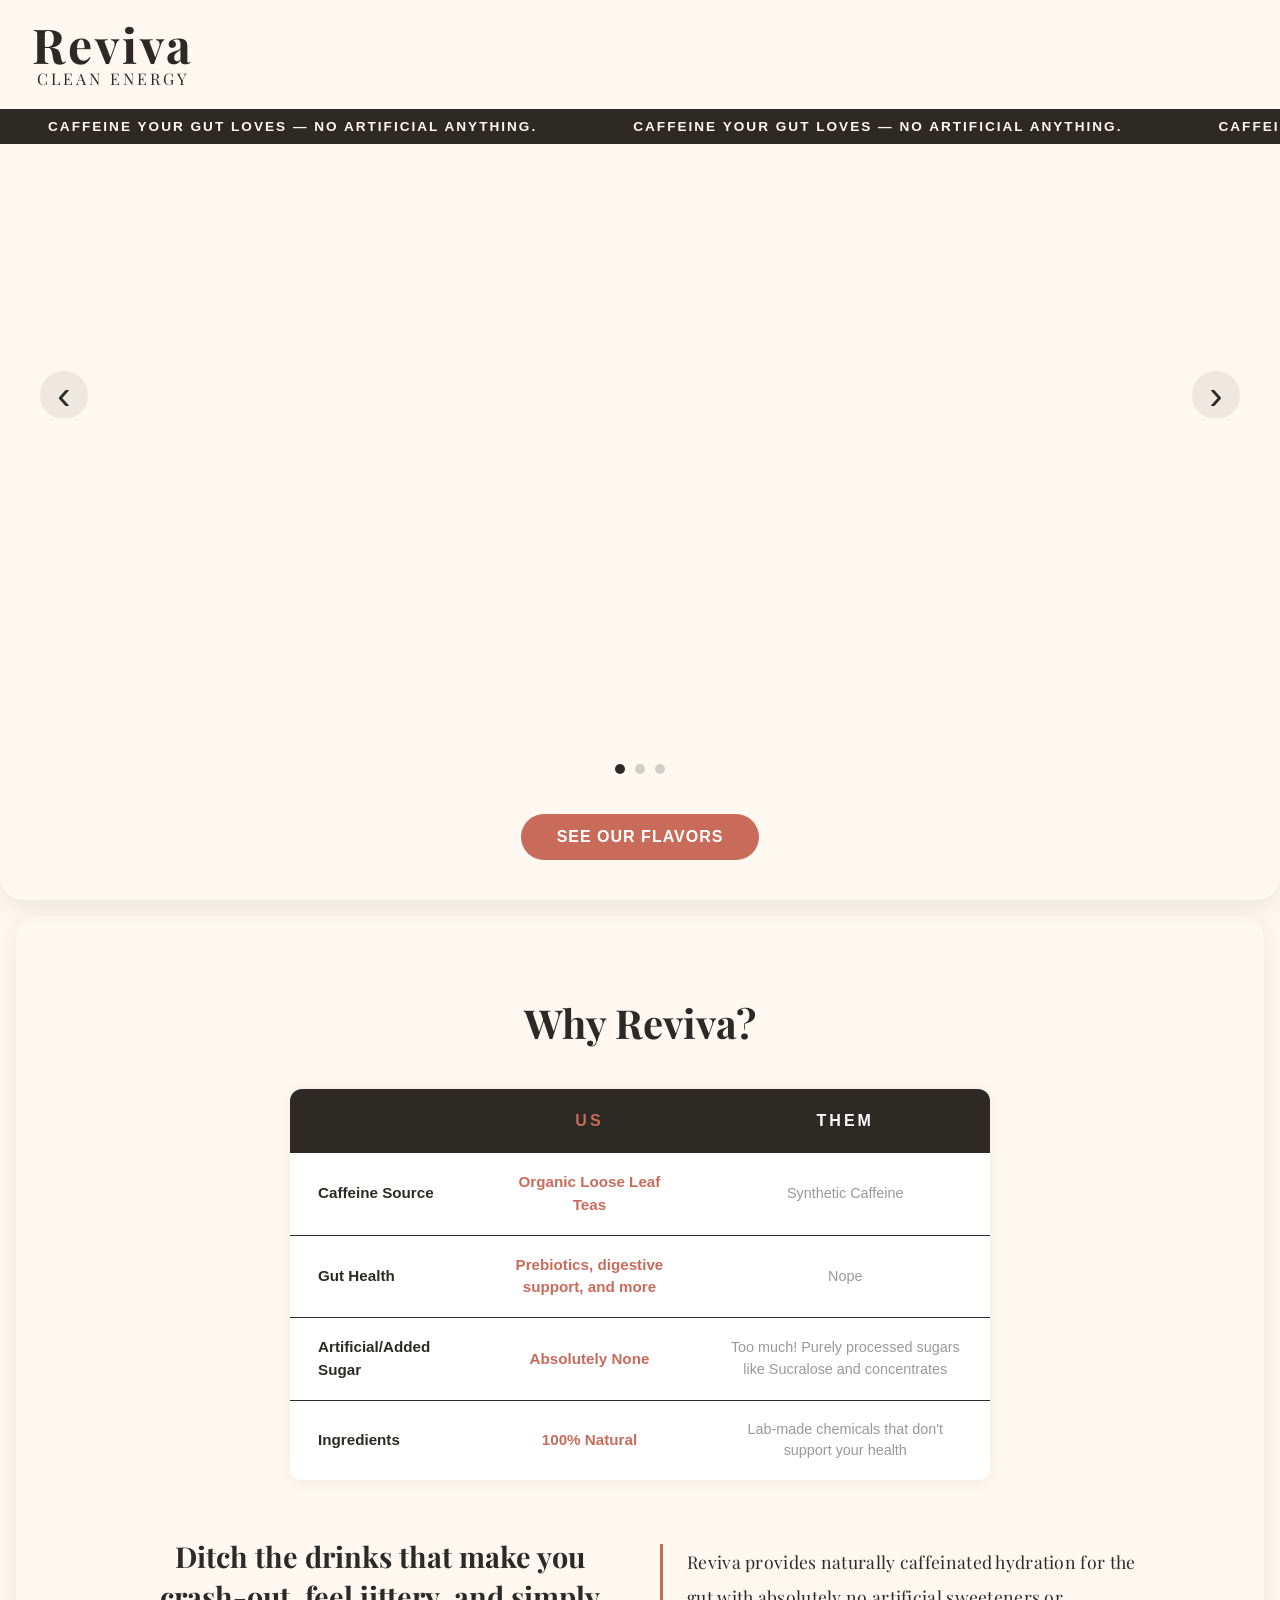
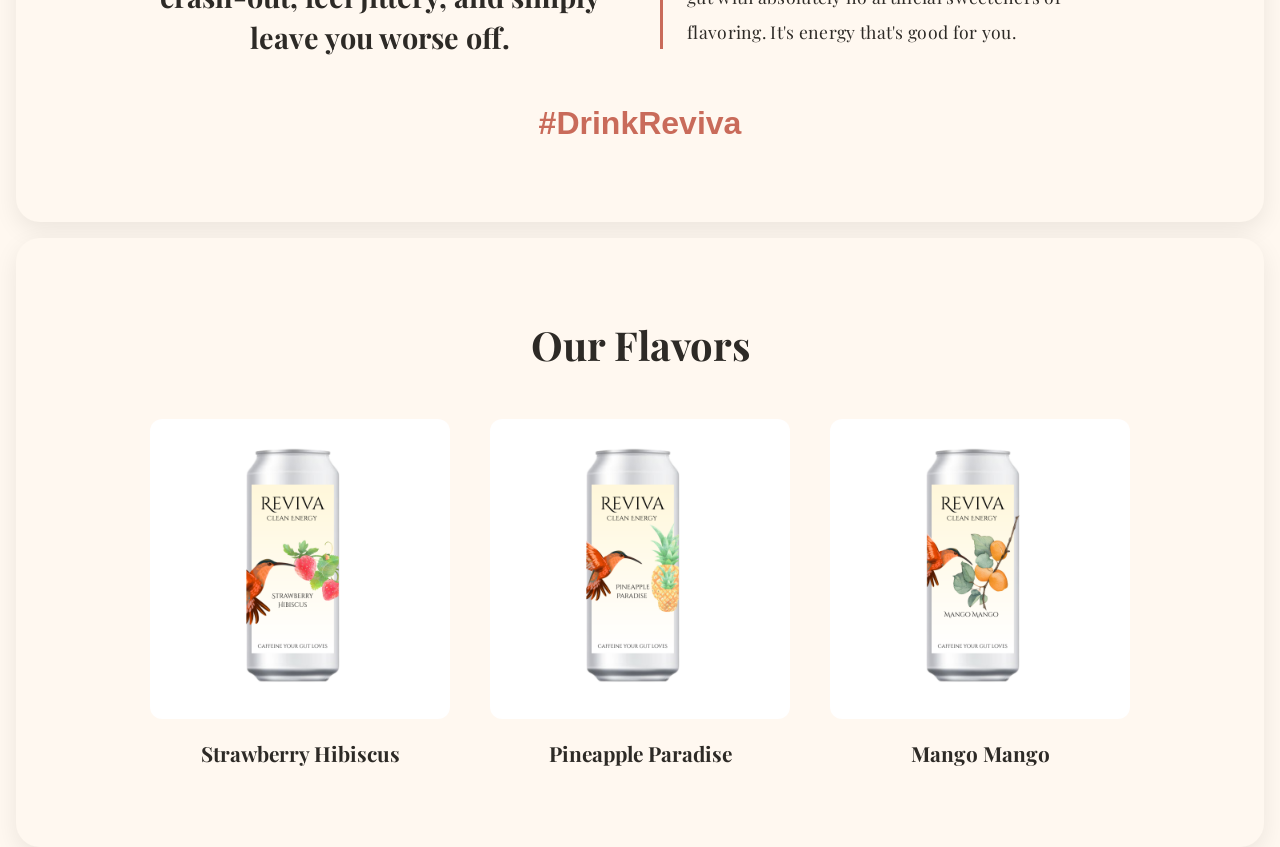
==== index.html @ 5ff41277 "Update styling: warm sand palette, bubble sections, split layout message - Switch background to warm" ====
<!DOCTYPE html>
<html lang="en">
<head>
  <meta charset="UTF-8">
  <meta name="viewport" content="width=device-width, initial-scale=1.0">
  <title>Reviva | Clean Energy</title>
  <link href="https://fonts.googleapis.com/css2?family=Playfair+Display:wght@400;700&display=swap" rel="stylesheet">
  <link rel="stylesheet" href="styles.css">
</head>
<body>

    <header class="site-header">
        <div class="brand">
            <span class="brand-name">Reviva</span>
            <span class="brand-tagline">Clean Energy</span>
        </div>
        <div class="marquee-banner">
            <div class="marquee-track">
                <span>Caffeine your gut loves — no artificial anything.</span>
                <span>Caffeine your gut loves — no artificial anything.</span>
                <span>Caffeine your gut loves — no artificial anything.</span>
                <span>Caffeine your gut loves — no artificial anything.</span>
                <span>Caffeine your gut loves — no artificial anything.</span>
                <span>Caffeine your gut loves — no artificial anything.</span>
            </div>
        </div>
    </header>

    <section class="hero">
        <div class="carousel">
            <div class="carousel-slides">
                <div class="carousel-slide active">
                    <!-- Slide 1: product photo / poster goes here -->
                </div>
                <div class="carousel-slide">
                    <!-- Slide 2 -->
                </div>
                <div class="carousel-slide">
                    <!-- Slide 3 -->
                </div>
            </div>
            <button class="carousel-btn carousel-prev" aria-label="Previous">&lsaquo;</button>
            <button class="carousel-btn carousel-next" aria-label="Next">&rsaquo;</button>
            <div class="carousel-dots">
                <span class="dot active"></span>
                <span class="dot"></span>
                <span class="dot"></span>
            </div>
        </div>
        <a href="#flavors" class="hero-cta">See Our Flavors</a>
    </section>
     
    <section class="why-arena" id="why-arena">
        <h2 class="reveal">Why Reviva?</h2>
        <table>
          <thead>
            <tr>
              <th></th>
              <th>Us</th>
              <th>Them</th>
            </tr>
          </thead>
          <tbody>
            <tr class="reveal">
              <td>Caffeine Source</td>
              <td>Organic Loose Leaf Teas</td>
              <td>Synthetic Caffeine</td>
            </tr>
            <tr class="reveal">
              <td>Gut Health</td>
              <td>Prebiotics, digestive support, and more</td>
              <td>Nope</td>
            </tr>
            <tr class="reveal">
              <td>Artificial/Added Sugar</td>
              <td>Absolutely None</td>
              <td>Too much! Purely processed sugars like Sucralose and concentrates</td>
            </tr>
            <tr class="reveal">
              <td>Ingredients</td>
              <td>100% Natural</td>
              <td>Lab-made chemicals that don't support your health</td>
            </tr>
          </tbody>
        </table>

        <div class="why-message reveal">
            <p>Ditch the drinks that make you crash-out, feel jittery, and simply leave you worse off.</p>
            <p>Reviva provides naturally caffeinated hydration for the gut with absolutely no artificial sweeteners or flavoring. It's energy that's good for you.</p>
            <p class="hashtag">#DrinkReviva</p>
        </div>
    
    </section>

    <section class="flavors" id="flavors">
        <h2 class="reveal">Our Flavors</h2>
        <div class="flavors-grid">
            <div class="flavor-card reveal">
                <img src="images/strawberry-hibiscus.png" alt="Reviva Strawberry Hibiscus can">
                <h3>Strawberry Hibiscus</h3>
            </div>
            <div class="flavor-card reveal">
                <img src="images/pineapple-paradise.png" alt="Reviva Pineapple Paradise can">
                <h3>Pineapple Paradise</h3>
            </div>
            <div class="flavor-card reveal">
                <img src="images/mango-mango.png" alt="Reviva Mango Mango can">
                <h3>Mango Mango</h3>
            </div>
        </div>
    </section>

    <script>
      // Carousel
      const slides = document.querySelectorAll('.carousel-slide');
      const dots = document.querySelectorAll('.dot');
      const prevBtn = document.querySelector('.carousel-prev');
      const nextBtn = document.querySelector('.carousel-next');
      let current = 0;

      function goToSlide(i) {
        slides[current].classList.remove('active');
        dots[current].classList.remove('active');
        current = (i + slides.length) % slides.length;
        slides[current].classList.add('active');
        dots[current].classList.add('active');
      }

      prevBtn.addEventListener('click', () => goToSlide(current - 1));
      nextBtn.addEventListener('click', () => goToSlide(current + 1));
      dots.forEach((dot, i) => dot.addEventListener('click', () => goToSlide(i)));

      // Scroll reveal
      const observer = new IntersectionObserver((entries) => {
        entries.forEach(entry => {
          if (entry.isIntersecting) {
            entry.target.classList.add('visible');
          }
        });
      }, { threshold: 0.15 });

      document.querySelectorAll('.reveal').forEach(el => observer.observe(el));
    </script>

    <script src="https://f.convertkit.com/ckjs/ck.5.js"></script>
      <form action="https://app.kit.com/forms/9079175/subscriptions" class="seva-form formkit-form" method="post" data-sv-form="9079175" data-uid="e4d9ce2c01" data-format="modal" data-version="5" data-options="{&quot;settings&quot;:{&quot;after_subscribe&quot;:{&quot;action&quot;:&quot;message&quot;,&quot;success_message&quot;:&quot;Thanks for your interest! Be on the lookout for emails from us!&quot;,&quot;redirect_url&quot;:&quot;&quot;},&quot;analytics&quot;:{&quot;google&quot;:null,&quot;fathom&quot;:null,&quot;facebook&quot;:null,&quot;segment&quot;:null,&quot;pinterest&quot;:null,&quot;sparkloop&quot;:null,&quot;googletagmanager&quot;:null},&quot;modal&quot;:{&quot;trigger&quot;:&quot;timer&quot;,&quot;scroll_percentage&quot;:&quot;0&quot;,&quot;timer&quot;:&quot;5&quot;,&quot;devices&quot;:&quot;all&quot;,&quot;show_once_every&quot;:&quot;0&quot;},&quot;powered_by&quot;:{&quot;show&quot;:true,&quot;url&quot;:&quot;https://kit.com/features/forms?utm_campaign=poweredby&amp;utm_content=form&amp;utm_medium=referral&amp;utm_source=dynamic&quot;},&quot;recaptcha&quot;:{&quot;enabled&quot;:false},&quot;return_visitor&quot;:{&quot;action&quot;:&quot;custom_content&quot;,&quot;custom_content&quot;:&quot;Looks like you're already on our list! Thanks for the support!&quot;},&quot;slide_in&quot;:{&quot;display_in&quot;:&quot;bottom_right&quot;,&quot;trigger&quot;:&quot;timer&quot;,&quot;scroll_percentage&quot;:null,&quot;timer&quot;:5,&quot;devices&quot;:&quot;all&quot;,&quot;show_once_every&quot;:15},&quot;sticky_bar&quot;:{&quot;display_in&quot;:&quot;top&quot;,&quot;trigger&quot;:&quot;timer&quot;,&quot;scroll_percentage&quot;:null,&quot;timer&quot;:5,&quot;devices&quot;:&quot;all&quot;,&quot;show_once_every&quot;:15}},&quot;version&quot;:&quot;5&quot;}" min-width="400 500 600 700 800" style="background-color: rgb(255, 245, 186); border-radius: 4px;"><div class="formkit-background" style="opacity: 0.2;"></div><div data-style="minimal"><div class="formkit-header" data-element="header" style="color: rgb(217, 73, 19); font-size: 27px; font-weight: 700;"><h2>Interested in Reviva?</h2></div><div class="formkit-subheader" data-element="subheader" style="color: rgb(0, 0, 0); font-size: 18px;"><p>Get exclusive updates and power brand decisions. </p><p>You'll receive early access once we're ready to drop. </p></div><ul class="formkit-alert formkit-alert-error" data-element="errors" data-group="alert"></ul><div data-element="fields" data-stacked="false" class="seva-fields formkit-fields"><div class="formkit-field"><input class="formkit-input" name="email_address" aria-label="Email Address" placeholder="Email Address" required="" type="email" style="color: rgb(0, 0, 0); border-color: rgb(227, 227, 227); border-radius: 4px; font-weight: 400;"></div><button data-element="submit" class="formkit-submit formkit-submit" style="color: rgb(255, 255, 255); background-color: rgb(217, 73, 19); border-radius: 4px; font-weight: 400;"><div class="formkit-spinner"><div></div><div></div><div></div></div><span class="">Subscribe</span></button></div><div class="formkit-guarantee" data-element="guarantee" style="color: rgb(77, 77, 77); font-size: 13px; font-weight: 400;"><p>We won't send you spam. Unsubscribe at any time.</p></div><div class="formkit-powered-by-convertkit-container"><a href="https://kit.com/features/forms?utm_campaign=poweredby&amp;utm_content=form&amp;utm_medium=referral&amp;utm_source=dynamic" data-element="powered-by" class="formkit-powered-by-convertkit" data-variant="dark" target="_blank" rel="nofollow">Built with Kit</a></div></div><style>.formkit-form[data-uid="e4d9ce2c01"] *{box-sizing:border-box;}.formkit-form[data-uid="e4d9ce2c01"]{-webkit-font-smoothing:antialiased;-moz-osx-font-smoothing:grayscale;}.formkit-form[data-uid="e4d9ce2c01"] legend{border:none;font-size:inherit;margin-bottom:10px;padding:0;position:relative;display:table;}.formkit-form[data-uid="e4d9ce2c01"] fieldset{border:0;padding:0.01em 0 0 0;margin:0;min-width:0;}.formkit-form[data-uid="e4d9ce2c01"] body:not(:-moz-handler-blocked) fieldset{display:table-cell;}.formkit-form[data-uid="e4d9ce2c01"] h1,.formkit-form[data-uid="e4d9ce2c01"] h2,.formkit-form[data-uid="e4d9ce2c01"] h3,.formkit-form[data-uid="e4d9ce2c01"] h4,.formkit-form[data-uid="e4d9ce2c01"] h5,.formkit-form[data-uid="e4d9ce2c01"] h6{color:inherit;font-size:inherit;font-weight:inherit;}.formkit-form[data-uid="e4d9ce2c01"] h2{font-size:1.5em;margin:1em 0;}.formkit-form[data-uid="e4d9ce2c01"] h3{font-size:1.17em;margin:1em 0;}.formkit-form[data-uid="e4d9ce2c01"] p{color:inherit;font-size:inherit;font-weight:inherit;}.formkit-form[data-uid="e4d9ce2c01"] ol:not([template-default]),.formkit-form[data-uid="e4d9ce2c01"] ul:not([template-default]),.formkit-form[data-uid="e4d9ce2c01"] blockquote:not([template-default]){text-align:left;}.formkit-form[data-uid="e4d9ce2c01"] p:not([template-default]),.formkit-form[data-uid="e4d9ce2c01"] hr:not([template-default]),.formkit-form[data-uid="e4d9ce2c01"] blockquote:not([template-default]),.formkit-form[data-uid="e4d9ce2c01"] ol:not([template-default]),.formkit-form[data-uid="e4d9ce2c01"] ul:not([template-default]){color:inherit;font-style:initial;}.formkit-form[data-uid="e4d9ce2c01"] .ordered-list,.formkit-form[data-uid="e4d9ce2c01"] .unordered-list{list-style-position:outside !important;padding-left:1em;}.formkit-form[data-uid="e4d9ce2c01"] .list-item{padding-left:0;}.formkit-form[data-uid="e4d9ce2c01"][data-format="modal"]{display:none;}.formkit-form[data-uid="e4d9ce2c01"][data-format="slide in"]{display:none;}.formkit-form[data-uid="e4d9ce2c01"][data-format="sticky bar"]{display:none;}.formkit-sticky-bar .formkit-form[data-uid="e4d9ce2c01"][data-format="sticky bar"]{display:block;}.formkit-form[data-uid="e4d9ce2c01"] .formkit-input,.formkit-form[data-uid="e4d9ce2c01"] .formkit-select,.formkit-form[data-uid="e4d9ce2c01"] .formkit-checkboxes{width:100%;}.formkit-form[data-uid="e4d9ce2c01"] .formkit-button,.formkit-form[data-uid="e4d9ce2c01"] .formkit-submit{border:0;border-radius:5px;color:#ffffff;cursor:pointer;display:inline-block;text-align:center;font-size:15px;font-weight:500;cursor:pointer;margin-bottom:15px;overflow:hidden;padding:0;position:relative;vertical-align:middle;}.formkit-form[data-uid="e4d9ce2c01"] .formkit-button:hover,.formkit-form[data-uid="e4d9ce2c01"] .formkit-submit:hover,.formkit-form[data-uid="e4d9ce2c01"] .formkit-button:focus,.formkit-form[data-uid="e4d9ce2c01"] .formkit-submit:focus{outline:none;}.formkit-form[data-uid="e4d9ce2c01"] .formkit-button:hover > span,.formkit-form[data-uid="e4d9ce2c01"] .formkit-submit:hover > span,.formkit-form[data-uid="e4d9ce2c01"] .formkit-button:focus > span,.formkit-form[data-uid="e4d9ce2c01"] .formkit-submit:focus > span{background-color:rgba(0,0,0,0.1);}.formkit-form[data-uid="e4d9ce2c01"] .formkit-button > span,.formkit-form[data-uid="e4d9ce2c01"] .formkit-submit > span{display:block;-webkit-transition:all 300ms ease-in-out;transition:all 300ms ease-in-out;padding:12px 24px;}.formkit-form[data-uid="e4d9ce2c01"] .formkit-input{background:#ffffff;font-size:15px;padding:12px;border:1px solid #e3e3e3;-webkit-flex:1 0 auto;-ms-flex:1 0 auto;flex:1 0 auto;line-height:1.4;margin:0;-webkit-transition:border-color ease-out 300ms;transition:border-color ease-out 300ms;}.formkit-form[data-uid="e4d9ce2c01"] .formkit-input:focus{outline:none;border-color:#1677be;-webkit-transition:border-color ease 300ms;transition:border-color ease 300ms;}.formkit-form[data-uid="e4d9ce2c01"] .formkit-input::-webkit-input-placeholder{color:inherit;opacity:0.8;}.formkit-form[data-uid="e4d9ce2c01"] .formkit-input::-moz-placeholder{color:inherit;opacity:0.8;}.formkit-form[data-uid="e4d9ce2c01"] .formkit-input:-ms-input-placeholder{color:inherit;opacity:0.8;}.formkit-form[data-uid="e4d9ce2c01"] .formkit-input::placeholder{color:inherit;opacity:0.8;}.formkit-form[data-uid="e4d9ce2c01"] [data-group="dropdown"]{position:relative;display:inline-block;width:100%;}.formkit-form[data-uid="e4d9ce2c01"] [data-group="dropdown"]::before{content:"";top:calc(50% - 2.5px);right:10px;position:absolute;pointer-events:none;border-color:#4f4f4f transparent transparent transparent;border-style:solid;border-width:6px 6px 0 6px;height:0;width:0;z-index:999;}.formkit-form[data-uid="e4d9ce2c01"] [data-group="dropdown"] select{height:auto;width:100%;cursor:pointer;color:#333333;line-height:1.4;margin-bottom:0;padding:0 6px;-webkit-appearance:none;-moz-appearance:none;appearance:none;font-size:15px;padding:12px;padding-right:25px;border:1px solid #e3e3e3;background:#ffffff;}.formkit-form[data-uid="e4d9ce2c01"] [data-group="dropdown"] select:focus{outline:none;}.formkit-form[data-uid="e4d9ce2c01"] [data-group="checkboxes"]{text-align:left;margin:0;}.formkit-form[data-uid="e4d9ce2c01"] [data-group="checkboxes"] [data-group="checkbox"]{margin-bottom:10px;}.formkit-form[data-uid="e4d9ce2c01"] [data-group="checkboxes"] [data-group="checkbox"] *{cursor:pointer;}.formkit-form[data-uid="e4d9ce2c01"] [data-group="checkboxes"] [data-group="checkbox"]:last-of-type{margin-bottom:0;}.formkit-form[data-uid="e4d9ce2c01"] [data-group="checkboxes"] [data-group="checkbox"] input[type="checkbox"]{display:none;}.formkit-form[data-uid="e4d9ce2c01"] [data-group="checkboxes"] [data-group="checkbox"] input[type="checkbox"] + label::after{content:none;}.formkit-form[data-uid="e4d9ce2c01"] [data-group="checkboxes"] [data-group="checkbox"] input[type="checkbox"]:checked + label::after{border-color:#ffffff;content:"";}.formkit-form[data-uid="e4d9ce2c01"] [data-group="checkboxes"] [data-group="checkbox"] input[type="checkbox"]:checked + label::before{background:#10bf7a;border-color:#10bf7a;}.formkit-form[data-uid="e4d9ce2c01"] [data-group="checkboxes"] [data-group="checkbox"] label{position:relative;display:inline-block;padding-left:28px;}.formkit-form[data-uid="e4d9ce2c01"] [data-group="checkboxes"] [data-group="checkbox"] label::before,.formkit-form[data-uid="e4d9ce2c01"] [data-group="checkboxes"] [data-group="checkbox"] label::after{position:absolute;content:"";display:inline-block;}.formkit-form[data-uid="e4d9ce2c01"] [data-group="checkboxes"] [data-group="checkbox"] label::before{height:16px;width:16px;border:1px solid #e3e3e3;background:#ffffff;left:0px;top:3px;}.formkit-form[data-uid="e4d9ce2c01"] [data-group="checkboxes"] [data-group="checkbox"] label::after{height:4px;width:8px;border-left:2px solid #4d4d4d;border-bottom:2px solid #4d4d4d;-webkit-transform:rotate(-45deg);-ms-transform:rotate(-45deg);transform:rotate(-45deg);left:4px;top:8px;}.formkit-form[data-uid="e4d9ce2c01"] .formkit-alert{background:#f9fafb;border:1px solid #e3e3e3;border-radius:5px;-webkit-flex:1 0 auto;-ms-flex:1 0 auto;flex:1 0 auto;list-style:none;margin:25px auto;padding:12px;text-align:center;width:100%;}.formkit-form[data-uid="e4d9ce2c01"] .formkit-alert:empty{display:none;}.formkit-form[data-uid="e4d9ce2c01"] .formkit-alert-success{background:#d3fbeb;border-color:#10bf7a;color:#0c905c;}.formkit-form[data-uid="e4d9ce2c01"] .formkit-alert-error{background:#fde8e2;border-color:#f2643b;color:#ea4110;}.formkit-form[data-uid="e4d9ce2c01"] .formkit-spinner{display:-webkit-box;display:-webkit-flex;display:-ms-flexbox;display:flex;height:0px;width:0px;margin:0 auto;position:absolute;top:0;left:0;right:0;width:0px;overflow:hidden;text-align:center;-webkit-transition:all 300ms ease-in-out;transition:all 300ms ease-in-out;}.formkit-form[data-uid="e4d9ce2c01"] .formkit-spinner > div{margin:auto;width:12px;height:12px;background-color:#fff;opacity:0.3;border-radius:100%;display:inline-block;-webkit-animation:formkit-bouncedelay-formkit-form-data-uid-e4d9ce2c01- 1.4s infinite ease-in-out both;animation:formkit-bouncedelay-formkit-form-data-uid-e4d9ce2c01- 1.4s infinite ease-in-out both;}.formkit-form[data-uid="e4d9ce2c01"] .formkit-spinner > div:nth-child(1){-webkit-animation-delay:-0.32s;animation-delay:-0.32s;}.formkit-form[data-uid="e4d9ce2c01"] .formkit-spinner > div:nth-child(2){-webkit-animation-delay:-0.16s;animation-delay:-0.16s;}.formkit-form[data-uid="e4d9ce2c01"] .formkit-submit[data-active] .formkit-spinner{opacity:1;height:100%;width:50px;}.formkit-form[data-uid="e4d9ce2c01"] .formkit-submit[data-active] .formkit-spinner ~ span{opacity:0;}.formkit-form[data-uid="e4d9ce2c01"] .formkit-powered-by[data-active="false"]{opacity:0.35;}.formkit-form[data-uid="e4d9ce2c01"] .formkit-powered-by-convertkit-container{display:-webkit-box;display:-webkit-flex;display:-ms-flexbox;display:flex;width:100%;margin:10px 0;position:relative;}.formkit-form[data-uid="e4d9ce2c01"] .formkit-powered-by-convertkit-container[data-active="false"]{opacity:0.35;}.formkit-form[data-uid="e4d9ce2c01"] .formkit-powered-by-convertkit{-webkit-align-items:center;-webkit-box-align:center;-ms-flex-align:center;align-items:center;background-color:#ffffff;border-radius:9px;color:#3d3d3d;cursor:pointer;display:block;height:36px;margin:0 auto;opacity:0.95;padding:0;-webkit-text-decoration:none;text-decoration:none;text-indent:100%;-webkit-transition:ease-in-out all 200ms;transition:ease-in-out all 200ms;white-space:nowrap;overflow:hidden;-webkit-user-select:none;-moz-user-select:none;-ms-user-select:none;user-select:none;width:157px;background-repeat:no-repeat;background-position:center;background-image:url("data:image/svg+xml;charset=utf8,%3Csvg width='133' height='36' viewBox='0 0 133 36' fill='none' xmlns='http://www.w3.org/2000/svg'%3E%3Cpath d='M0.861 25.5C0.735 25.5 0.651 25.416 0.651 25.29V10.548C0.651 10.422 0.735 10.338 0.861 10.338H6.279C9.072 10.338 10.668 11.451 10.668 13.824C10.668 15.819 9.219 16.932 8.001 17.226C7.707 17.268 7.707 17.625 8.022 17.688C9.912 18.108 11.088 19.116 11.088 21.321C11.088 23.715 9.429 25.5 6.426 25.5H0.861ZM5.397 23.085C6.825 23.085 7.518 22.224 7.518 21.006C7.518 19.683 6.825 18.948 5.397 18.948H4.2V23.085H5.397ZM5.313 16.617C6.51 16.617 7.245 15.945 7.245 14.601C7.245 13.383 6.51 12.753 5.25 12.753H4.2V16.617H5.313ZM17.9758 23.883C17.9758 23.568 17.6608 23.505 17.5348 23.799C17.0308 24.954 16.1698 25.731 14.5528 25.731C12.8728 25.731 12.0958 24.471 12.0958 22.707V14.937C12.0958 14.811 12.1798 14.727 12.3058 14.727H15.2248C15.3508 14.727 15.4348 14.811 15.4348 14.937V21.657C15.4348 22.581 15.7708 23.022 16.4638 23.022C17.1778 23.022 17.6188 22.581 17.6188 21.657V14.937C17.6188 14.811 17.7028 14.727 17.8288 14.727H20.7478C20.8738 14.727 20.9578 14.811 20.9578 14.937V25.29C20.9578 25.416 20.8738 25.5 20.7478 25.5H18.1858C18.0598 25.5 17.9758 25.416 17.9758 25.29V23.883ZM25.6141 25.29C25.6141 25.416 25.5301 25.5 25.4041 25.5H22.4851C22.3591 25.5 22.2751 25.416 22.2751 25.29V14.937C22.2751 14.811 22.3591 14.727 22.4851 14.727H25.4041C25.5301 14.727 25.6141 14.811 25.6141 14.937V25.29ZM23.9131 13.74C22.8001 13.74 22.0441 12.942 22.0441 11.934C22.0441 10.926 22.8001 10.107 23.9131 10.107C25.0051 10.107 25.7611 10.926 25.7611 11.934C25.7611 12.942 25.0051 13.74 23.9131 13.74ZM26.7883 10.548C26.7883 10.422 26.8723 10.338 26.9983 10.338H29.9173C30.0433 10.338 30.1273 10.422 30.1273 10.548V22.056C30.1273 22.749 30.2533 23.085 30.8203 23.085C31.0093 23.085 31.1983 23.043 31.3663 23.001C31.5133 22.959 31.6183 22.959 31.6183 23.127V25.059C31.6183 25.164 31.5763 25.269 31.4923 25.311C30.9673 25.521 30.2953 25.71 29.5813 25.71C27.7123 25.71 26.7883 24.639 26.7883 22.476V10.548ZM32.4237 14.727C32.8227 14.727 32.9277 14.538 32.9697 14.055L33.1167 12.039C33.1167 11.913 33.2217 11.829 33.3477 11.829H35.8887C36.0147 11.829 36.0987 11.913 36.0987 12.039V14.517C36.0987 14.643 36.1827 14.727 36.3087 14.727H38.2827C38.4087 14.727 38.4927 14.811 38.4927 14.937V16.659C38.4927 16.785 38.4087 16.869 38.2827 16.869H36.0777V22.056C36.0777 22.875 36.5397 23.085 37.0647 23.085C37.4847 23.085 37.9467 22.938 38.3247 22.707C38.4717 22.623 38.5767 22.665 38.5767 22.833V24.828C38.5767 24.933 38.5347 25.017 38.4507 25.08C37.8417 25.458 36.9807 25.71 36.0357 25.71C34.2927 25.71 32.7387 24.912 32.7387 22.476V16.869H31.8567C31.7307 16.869 31.6467 16.785 31.6467 16.659V14.937C31.6467 14.811 31.7307 14.727 31.8567 14.727H32.4237ZM51.3808 14.727C51.5068 14.727 51.5908 14.79 51.6118 14.916L52.3888 19.851L52.5778 21.174C52.6198 21.468 52.9558 21.468 52.9768 21.174C53.0398 20.712 53.0818 20.271 53.1658 19.83L53.8798 14.916C53.9008 14.79 53.9848 14.727 54.1108 14.727H56.6728C56.8198 14.727 56.8828 14.811 56.8618 14.958L54.6778 25.311C54.6568 25.437 54.5728 25.5 54.4468 25.5H51.3178C51.1918 25.5 51.1078 25.437 51.0868 25.311L50.1208 20.082L49.8898 18.633C49.8688 18.444 49.6588 18.444 49.6378 18.633L49.4068 20.103L48.5458 25.311C48.5248 25.437 48.4408 25.5 48.3148 25.5H45.2068C45.0808 25.5 44.9968 25.437 44.9758 25.311L42.8128 14.958C42.7918 14.811 42.8548 14.727 43.0018 14.727H45.9628C46.0888 14.727 46.1728 14.79 46.1938 14.916L46.9288 19.83C47.0128 20.271 47.0758 20.754 47.1388 21.195C47.2018 21.51 47.4748 21.531 47.5378 21.195L47.7478 19.872L48.6088 14.916C48.6298 14.79 48.7138 14.727 48.8398 14.727H51.3808ZM61.1582 25.29C61.1582 25.416 61.0742 25.5 60.9482 25.5H58.0292C57.9032 25.5 57.8192 25.416 57.8192 25.29V14.937C57.8192 14.811 57.9032 14.727 58.0292 14.727H60.9482C61.0742 14.727 61.1582 14.811 61.1582 14.937V25.29ZM59.4572 13.74C58.3442 13.74 57.5882 12.942 57.5882 11.934C57.5882 10.926 58.3442 10.107 59.4572 10.107C60.5492 10.107 61.3052 10.926 61.3052 11.934C61.3052 12.942 60.5492 13.74 59.4572 13.74ZM62.8154 14.727C63.2144 14.727 63.3194 14.538 63.3614 14.055L63.5084 12.039C63.5084 11.913 63.6134 11.829 63.7394 11.829H66.2804C66.4064 11.829 66.4904 11.913 66.4904 12.039V14.517C66.4904 14.643 66.5744 14.727 66.7004 14.727H68.6744C68.8004 14.727 68.8844 14.811 68.8844 14.937V16.659C68.8844 16.785 68.8004 16.869 68.6744 16.869H66.4694V22.056C66.4694 22.875 66.9314 23.085 67.4564 23.085C67.8764 23.085 68.3384 22.938 68.7164 22.707C68.8634 22.623 68.9684 22.665 68.9684 22.833V24.828C68.9684 24.933 68.9264 25.017 68.8424 25.08C68.2334 25.458 67.3724 25.71 66.4274 25.71C64.6844 25.71 63.1304 24.912 63.1304 22.476V16.869H62.2484C62.1224 16.869 62.0384 16.785 62.0384 16.659V14.937C62.0384 14.811 62.1224 14.727 62.2484 14.727H62.8154ZM73.4298 16.323C73.4298 16.638 73.7868 16.68 73.9128 16.407C74.3748 15.315 75.1308 14.496 76.6008 14.496C78.2178 14.496 78.9528 15.609 78.9528 17.373V25.29C78.9528 25.416 78.8688 25.5 78.7428 25.5H75.8238C75.6978 25.5 75.6138 25.416 75.6138 25.29V18.633C75.6138 17.709 75.2778 17.268 74.5848 17.268C73.8708 17.268 73.4298 17.709 73.4298 18.633V25.29C73.4298 25.416 73.3458 25.5 73.2198 25.5H70.3008C70.1748 25.5 70.0908 25.416 70.0908 25.29V10.548C70.0908 10.422 70.1748 10.338 70.3008 10.338H73.2198C73.3458 10.338 73.4298 10.422 73.4298 10.548V16.323Z' fill='%231E1E1E'/%3E%3Cpath d='M100.132 16.3203C105.58 17.3761 107.272 22.4211 107.318 27.4961C107.318 27.6101 107.226 27.7041 107.112 27.7041H100.252C100.138 27.7041 100.046 27.6121 100.046 27.5001C100.026 23.5629 99.3877 20.0896 95.4865 19.9396C95.3705 19.9356 95.2725 20.0276 95.2725 20.1456V27.5001C95.2725 27.6141 95.1806 27.7061 95.0666 27.7061H88.206C88.092 27.7061 88 27.6141 88 27.5001V8.75585C88 8.64187 88.092 8.54989 88.206 8.54989H95.0686C95.1826 8.54989 95.2745 8.64187 95.2745 8.75585V15.7764C95.2745 15.8804 95.3585 15.9644 95.4625 15.9644C95.5445 15.9644 95.6185 15.9104 95.6425 15.8324C97.4081 10.0416 100.709 8.58588 106.07 8.55189C106.184 8.55189 106.276 8.64387 106.276 8.75785V15.7604C106.276 15.8744 106.184 15.9664 106.07 15.9664H100.166C100.066 15.9664 99.9856 16.0464 99.9856 16.1464C99.9856 16.2304 100.048 16.3043 100.132 16.3203ZM118.918 20.7095V16.1704C118.918 16.0564 119.01 15.9644 119.124 15.9644H124.173C124.273 15.9644 124.353 15.8844 124.353 15.7844C124.353 15.6985 124.291 15.6245 124.207 15.6085C120.256 14.8246 118.432 12.5511 118.37 8.75585C118.368 8.64387 118.458 8.54989 118.572 8.54989H125.986C126.1 8.54989 126.192 8.64187 126.192 8.75585V11.9532C126.192 12.0672 126.284 12.1592 126.398 12.1592H130.649C130.763 12.1592 130.855 12.2511 130.855 12.3651V15.7624C130.855 15.8764 130.763 15.9684 130.649 15.9684H126.398C126.284 15.9684 126.192 16.0604 126.192 16.1744V19.8356C126.192 21.1294 126.986 21.5553 128.04 21.5553C129.692 21.5553 131.323 20.8114 131.977 20.4735C132.113 20.4035 132.277 20.5015 132.277 20.6555V26.3543C132.277 26.5063 132.193 26.6463 132.059 26.7183C131.413 27.0582 129.418 28 127.136 28C122.435 27.996 118.918 26.0824 118.918 20.7095ZM109.266 27.4981V16.1704C109.266 16.0564 109.358 15.9644 109.472 15.9644H116.334C116.448 15.9644 116.54 16.0564 116.54 16.1704V27.4981C116.54 27.6121 116.448 27.7041 116.334 27.7041H109.472C109.358 27.7021 109.266 27.6101 109.266 27.4981ZM108.876 11.4913C108.876 13.4189 110.238 14.9826 112.853 14.9826C115.469 14.9826 116.83 13.4189 116.83 11.4913C116.83 9.56369 115.471 8 112.853 8C110.238 8 108.876 9.56369 108.876 11.4913Z' fill='%231E1E1E'/%3E%3C/svg%3E");}.formkit-form[data-uid="e4d9ce2c01"] .formkit-powered-by-convertkit:hover,.formkit-form[data-uid="e4d9ce2c01"] .formkit-powered-by-convertkit:focus{background-color:#ffffff;-webkit-transform:scale(1.025) perspective(1px);-ms-transform:scale(1.025) perspective(1px);transform:scale(1.025) perspective(1px);opacity:1;}.formkit-form[data-uid="e4d9ce2c01"] .formkit-powered-by-convertkit[data-variant="dark"],.formkit-form[data-uid="e4d9ce2c01"] .formkit-powered-by-convertkit[data-variant="light"]{background-color:transparent;border-color:transparent;width:133px;}.formkit-form[data-uid="e4d9ce2c01"] .formkit-powered-by-convertkit[data-variant="light"]{color:#ffffff;background-image:url("data:image/svg+xml;charset=utf8,%3Csvg width='133' height='36' viewBox='0 0 133 36' fill='none' xmlns='http://www.w3.org/2000/svg'%3E%3Cpath d='M0.861 25.5C0.735 25.5 0.651 25.416 0.651 25.29V10.548C0.651 10.422 0.735 10.338 0.861 10.338H6.279C9.072 10.338 10.668 11.451 10.668 13.824C10.668 15.819 9.219 16.932 8.001 17.226C7.707 17.268 7.707 17.625 8.022 17.688C9.912 18.108 11.088 19.116 11.088 21.321C11.088 23.715 9.429 25.5 6.426 25.5H0.861ZM5.397 23.085C6.825 23.085 7.518 22.224 7.518 21.006C7.518 19.683 6.825 18.948 5.397 18.948H4.2V23.085H5.397ZM5.313 16.617C6.51 16.617 7.245 15.945 7.245 14.601C7.245 13.383 6.51 12.753 5.25 12.753H4.2V16.617H5.313ZM17.9758 23.883C17.9758 23.568 17.6608 23.505 17.5348 23.799C17.0308 24.954 16.1698 25.731 14.5528 25.731C12.8728 25.731 12.0958 24.471 12.0958 22.707V14.937C12.0958 14.811 12.1798 14.727 12.3058 14.727H15.2248C15.3508 14.727 15.4348 14.811 15.4348 14.937V21.657C15.4348 22.581 15.7708 23.022 16.4638 23.022C17.1778 23.022 17.6188 22.581 17.6188 21.657V14.937C17.6188 14.811 17.7028 14.727 17.8288 14.727H20.7478C20.8738 14.727 20.9578 14.811 20.9578 14.937V25.29C20.9578 25.416 20.8738 25.5 20.7478 25.5H18.1858C18.0598 25.5 17.9758 25.416 17.9758 25.29V23.883ZM25.6141 25.29C25.6141 25.416 25.5301 25.5 25.4041 25.5H22.4851C22.3591 25.5 22.2751 25.416 22.2751 25.29V14.937C22.2751 14.811 22.3591 14.727 22.4851 14.727H25.4041C25.5301 14.727 25.6141 14.811 25.6141 14.937V25.29ZM23.9131 13.74C22.8001 13.74 22.0441 12.942 22.0441 11.934C22.0441 10.926 22.8001 10.107 23.9131 10.107C25.0051 10.107 25.7611 10.926 25.7611 11.934C25.7611 12.942 25.0051 13.74 23.9131 13.74ZM26.7883 10.548C26.7883 10.422 26.8723 10.338 26.9983 10.338H29.9173C30.0433 10.338 30.1273 10.422 30.1273 10.548V22.056C30.1273 22.749 30.2533 23.085 30.8203 23.085C31.0093 23.085 31.1983 23.043 31.3663 23.001C31.5133 22.959 31.6183 22.959 31.6183 23.127V25.059C31.6183 25.164 31.5763 25.269 31.4923 25.311C30.9673 25.521 30.2953 25.71 29.5813 25.71C27.7123 25.71 26.7883 24.639 26.7883 22.476V10.548ZM32.4237 14.727C32.8227 14.727 32.9277 14.538 32.9697 14.055L33.1167 12.039C33.1167 11.913 33.2217 11.829 33.3477 11.829H35.8887C36.0147 11.829 36.0987 11.913 36.0987 12.039V14.517C36.0987 14.643 36.1827 14.727 36.3087 14.727H38.2827C38.4087 14.727 38.4927 14.811 38.4927 14.937V16.659C38.4927 16.785 38.4087 16.869 38.2827 16.869H36.0777V22.056C36.0777 22.875 36.5397 23.085 37.0647 23.085C37.4847 23.085 37.9467 22.938 38.3247 22.707C38.4717 22.623 38.5767 22.665 38.5767 22.833V24.828C38.5767 24.933 38.5347 25.017 38.4507 25.08C37.8417 25.458 36.9807 25.71 36.0357 25.71C34.2927 25.71 32.7387 24.912 32.7387 22.476V16.869H31.8567C31.7307 16.869 31.6467 16.785 31.6467 16.659V14.937C31.6467 14.811 31.7307 14.727 31.8567 14.727H32.4237ZM51.3808 14.727C51.5068 14.727 51.5908 14.79 51.6118 14.916L52.3888 19.851L52.5778 21.174C52.6198 21.468 52.9558 21.468 52.9768 21.174C53.0398 20.712 53.0818 20.271 53.1658 19.83L53.8798 14.916C53.9008 14.79 53.9848 14.727 54.1108 14.727H56.6728C56.8198 14.727 56.8828 14.811 56.8618 14.958L54.6778 25.311C54.6568 25.437 54.5728 25.5 54.4468 25.5H51.3178C51.1918 25.5 51.1078 25.437 51.0868 25.311L50.1208 20.082L49.8898 18.633C49.8688 18.444 49.6588 18.444 49.6378 18.633L49.4068 20.103L48.5458 25.311C48.5248 25.437 48.4408 25.5 48.3148 25.5H45.2068C45.0808 25.5 44.9968 25.437 44.9758 25.311L42.8128 14.958C42.7918 14.811 42.8548 14.727 43.0018 14.727H45.9628C46.0888 14.727 46.1728 14.79 46.1938 14.916L46.9288 19.83C47.0128 20.271 47.0758 20.754 47.1388 21.195C47.2018 21.51 47.4748 21.531 47.5378 21.195L47.7478 19.872L48.6088 14.916C48.6298 14.79 48.7138 14.727 48.8398 14.727H51.3808ZM61.1582 25.29C61.1582 25.416 61.0742 25.5 60.9482 25.5H58.0292C57.9032 25.5 57.8192 25.416 57.8192 25.29V14.937C57.8192 14.811 57.9032 14.727 58.0292 14.727H60.9482C61.0742 14.727 61.1582 14.811 61.1582 14.937V25.29ZM59.4572 13.74C58.3442 13.74 57.5882 12.942 57.5882 11.934C57.5882 10.926 58.3442 10.107 59.4572 10.107C60.5492 10.107 61.3052 10.926 61.3052 11.934C61.3052 12.942 60.5492 13.74 59.4572 13.74ZM62.8154 14.727C63.2144 14.727 63.3194 14.538 63.3614 14.055L63.5084 12.039C63.5084 11.913 63.6134 11.829 63.7394 11.829H66.2804C66.4064 11.829 66.4904 11.913 66.4904 12.039V14.517C66.4904 14.643 66.5744 14.727 66.7004 14.727H68.6744C68.8004 14.727 68.8844 14.811 68.8844 14.937V16.659C68.8844 16.785 68.8004 16.869 68.6744 16.869H66.4694V22.056C66.4694 22.875 66.9314 23.085 67.4564 23.085C67.8764 23.085 68.3384 22.938 68.7164 22.707C68.8634 22.623 68.9684 22.665 68.9684 22.833V24.828C68.9684 24.933 68.9264 25.017 68.8424 25.08C68.2334 25.458 67.3724 25.71 66.4274 25.71C64.6844 25.71 63.1304 24.912 63.1304 22.476V16.869H62.2484C62.1224 16.869 62.0384 16.785 62.0384 16.659V14.937C62.0384 14.811 62.1224 14.727 62.2484 14.727H62.8154ZM73.4298 16.323C73.4298 16.638 73.7868 16.68 73.9128 16.407C74.3748 15.315 75.1308 14.496 76.6008 14.496C78.2178 14.496 78.9528 15.609 78.9528 17.373V25.29C78.9528 25.416 78.8688 25.5 78.7428 25.5H75.8238C75.6978 25.5 75.6138 25.416 75.6138 25.29V18.633C75.6138 17.709 75.2778 17.268 74.5848 17.268C73.8708 17.268 73.4298 17.709 73.4298 18.633V25.29C73.4298 25.416 73.3458 25.5 73.2198 25.5H70.3008C70.1748 25.5 70.0908 25.416 70.0908 25.29V10.548C70.0908 10.422 70.1748 10.338 70.3008 10.338H73.2198C73.3458 10.338 73.4298 10.422 73.4298 10.548V16.323Z' fill='white'/%3E%3Cpath d='M100.132 16.3203C105.58 17.3761 107.272 22.4211 107.318 27.4961C107.318 27.6101 107.226 27.7041 107.112 27.7041H100.252C100.138 27.7041 100.046 27.6121 100.046 27.5001C100.026 23.5629 99.3877 20.0896 95.4865 19.9396C95.3705 19.9356 95.2725 20.0276 95.2725 20.1456V27.5001C95.2725 27.6141 95.1806 27.7061 95.0666 27.7061H88.206C88.092 27.7061 88 27.6141 88 27.5001V8.75585C88 8.64187 88.092 8.54989 88.206 8.54989H95.0686C95.1826 8.54989 95.2745 8.64187 95.2745 8.75585V15.7764C95.2745 15.8804 95.3585 15.9644 95.4625 15.9644C95.5445 15.9644 95.6185 15.9104 95.6425 15.8324C97.4081 10.0416 100.709 8.58588 106.07 8.55189C106.184 8.55189 106.276 8.64387 106.276 8.75785V15.7604C106.276 15.8744 106.184 15.9664 106.07 15.9664H100.166C100.066 15.9664 99.9856 16.0464 99.9856 16.1464C99.9856 16.2304 100.048 16.3043 100.132 16.3203ZM118.918 20.7095V16.1704C118.918 16.0564 119.01 15.9644 119.124 15.9644H124.173C124.273 15.9644 124.353 15.8844 124.353 15.7844C124.353 15.6985 124.291 15.6245 124.207 15.6085C120.256 14.8246 118.432 12.5511 118.37 8.75585C118.368 8.64387 118.458 8.54989 118.572 8.54989H125.986C126.1 8.54989 126.192 8.64187 126.192 8.75585V11.9532C126.192 12.0672 126.284 12.1592 126.398 12.1592H130.649C130.763 12.1592 130.855 12.2511 130.855 12.3651V15.7624C130.855 15.8764 130.763 15.9684 130.649 15.9684H126.398C126.284 15.9684 126.192 16.0604 126.192 16.1744V19.8356C126.192 21.1294 126.986 21.5553 128.04 21.5553C129.692 21.5553 131.323 20.8114 131.977 20.4735C132.113 20.4035 132.277 20.5015 132.277 20.6555V26.3543C132.277 26.5063 132.193 26.6463 132.059 26.7183C131.413 27.0582 129.418 28 127.136 28C122.435 27.996 118.918 26.0824 118.918 20.7095ZM109.266 27.4981V16.1704C109.266 16.0564 109.358 15.9644 109.472 15.9644H116.334C116.448 15.9644 116.54 16.0564 116.54 16.1704V27.4981C116.54 27.6121 116.448 27.7041 116.334 27.7041H109.472C109.358 27.7021 109.266 27.6101 109.266 27.4981ZM108.876 11.4913C108.876 13.4189 110.238 14.9826 112.853 14.9826C115.469 14.9826 116.83 13.4189 116.83 11.4913C116.83 9.56369 115.471 8 112.853 8C110.238 8 108.876 9.56369 108.876 11.4913Z' fill='white'/%3E%3C/svg%3E");}@-webkit-keyframes formkit-bouncedelay-formkit-form-data-uid-e4d9ce2c01-{0%,80%,100%{-webkit-transform:scale(0);-ms-transform:scale(0);transform:scale(0);}40%{-webkit-transform:scale(1);-ms-transform:scale(1);transform:scale(1);}}@keyframes formkit-bouncedelay-formkit-form-data-uid-e4d9ce2c01-{0%,80%,100%{-webkit-transform:scale(0);-ms-transform:scale(0);transform:scale(0);}40%{-webkit-transform:scale(1);-ms-transform:scale(1);transform:scale(1);}}.formkit-form[data-uid="e4d9ce2c01"] blockquote{padding:10px 20px;margin:0 0 20px;border-left:5px solid #e1e1e1;}.formkit-form[data-uid="e4d9ce2c01"] .seva-custom-content{padding:15px;font-size:16px;color:#fff;mix-blend-mode:difference;}.formkit-form[data-uid="e4d9ce2c01"] .formkit-modal.guard{max-width:420px;width:100%;} .formkit-form[data-uid="e4d9ce2c01"]{border:1px solid #e3e3e3;max-width:700px;position:relative;overflow:hidden;}.formkit-form[data-uid="e4d9ce2c01"] .formkit-background{width:100%;height:100%;position:absolute;top:0;left:0;background-size:cover;background-position:center;opacity:0.3;}.formkit-form[data-uid="e4d9ce2c01"] [data-style="minimal"]{padding:20px;width:100%;position:relative;}.formkit-form[data-uid="e4d9ce2c01"] .formkit-header{margin:0 0 27px 0;text-align:center;}.formkit-form[data-uid="e4d9ce2c01"] .formkit-subheader{margin:18px 0;text-align:center;}.formkit-form[data-uid="e4d9ce2c01"] .formkit-guarantee{font-size:13px;margin:10px 0 15px 0;text-align:center;}.formkit-form[data-uid="e4d9ce2c01"] .formkit-guarantee > p{margin:0;}.formkit-form[data-uid="e4d9ce2c01"] .formkit-powered-by-convertkit-container{margin-bottom:0;}.formkit-form[data-uid="e4d9ce2c01"] .formkit-fields{display:-webkit-box;display:-webkit-flex;display:-ms-flexbox;display:flex;-webkit-flex-wrap:wrap;-ms-flex-wrap:wrap;flex-wrap:wrap;margin:25px auto 0 auto;}.formkit-form[data-uid="e4d9ce2c01"] .formkit-field{min-width:220px;}.formkit-form[data-uid="e4d9ce2c01"] .formkit-field,.formkit-form[data-uid="e4d9ce2c01"] .formkit-submit{margin:0 0 15px 0;-webkit-flex:1 0 100%;-ms-flex:1 0 100%;flex:1 0 100%;}.formkit-form[data-uid="e4d9ce2c01"][min-width~="600"] [data-style="minimal"]{padding:40px;}.formkit-form[data-uid="e4d9ce2c01"][min-width~="600"] .formkit-fields[data-stacked="false"]{margin-left:-5px;margin-right:-5px;}.formkit-form[data-uid="e4d9ce2c01"][min-width~="600"] .formkit-fields[data-stacked="false"] .formkit-field,.formkit-form[data-uid="e4d9ce2c01"][min-width~="600"] .formkit-fields[data-stacked="false"] .formkit-submit{margin:0 5px 15px 5px;}.formkit-form[data-uid="e4d9ce2c01"][min-width~="600"] .formkit-fields[data-stacked="false"] .formkit-field{-webkit-flex:100 1 auto;-ms-flex:100 1 auto;flex:100 1 auto;}.formkit-form[data-uid="e4d9ce2c01"][min-width~="600"] .formkit-fields[data-stacked="false"] .formkit-submit{-webkit-flex:1 1 auto;-ms-flex:1 1 auto;flex:1 1 auto;} </style></form>

</body>
</html>
---- styles.css ----
* {
    margin: 0;
    padding: 0;
    box-sizing: border-box;
  }

  html {
    scroll-behavior: smooth;
  }

  body {
    font-family: 'Segoe UI', Arial, sans-serif;
    background-color: #FFF8F0;
    color: #2d2a26;
  }

  /* Site header / brand */
  .site-header {
    position: absolute;
    top: 0;
    left: 0;
    width: 100%;
    z-index: 100;
    pointer-events: none;
    background-color: #FFF8F0;
  }

  .brand {
    padding: 20px 32px;
    pointer-events: auto;
    opacity: 0;
    animation: fadeUp 0.8s ease-out 0.1s forwards;
    display: inline-flex;
    flex-direction: column;
    align-items: center;
  }

  .brand-name {
    font-family: 'Playfair Display', Georgia, serif;
    font-size: 3rem;
    font-weight: 700;
    letter-spacing: 3px;
    line-height: 1;
  }

  .brand-tagline {
    font-family: 'Playfair Display', Georgia, serif;
    font-size: 1rem;
    font-weight: 400;
    letter-spacing: 3px;
    text-transform: uppercase;
    color: #2d2a26;
  }

  /* Scrolling marquee banner */
  .marquee-banner {
    width: 100%;
    overflow: hidden;
    background-color: #2d2a26;
    color: #FFF8F0;
    padding: 10px 0;
    pointer-events: auto;
  }

  .marquee-track {
    display: flex;
    width: max-content;
    animation: marquee 20s linear infinite;
  }

  .marquee-track span {
    font-size: 0.85rem;
    font-weight: 600;
    letter-spacing: 2px;
    text-transform: uppercase;
    white-space: nowrap;
    padding: 0 48px;
  }

  @keyframes marquee {
    0% { transform: translateX(0); }
    100% { transform: translateX(-50%); }
  }

  .hero {
    position: relative;
    min-height: 100vh;
    display: flex;
    flex-direction: column;
    align-items: center;
    justify-content: flex-end;
    text-align: center;
    padding: 0 24px 40px;
    overflow: hidden;
    border-radius: 0 0 24px 24px;
    box-shadow: 0 8px 24px rgba(0, 0, 0, 0.08);
    margin-bottom: 16px;
  }

  @keyframes fadeUp {
    from {
      opacity: 0;
      transform: translateY(30px);
    }
    to {
      opacity: 1;
      transform: translateY(0);
    }
  }

  /* Carousel */
  .carousel {
    position: relative;
    width: 100%;
    flex: 1;
    display: flex;
    align-items: center;
    justify-content: center;
  }

  .carousel-slides {
    width: 100%;
    height: 100%;
    position: relative;
  }

  .carousel-slide {
    position: absolute;
    inset: 0;
    display: flex;
    align-items: center;
    justify-content: center;
    opacity: 0;
    transition: opacity 0.5s ease;
  }

  .carousel-slide.active {
    opacity: 1;
  }

  .carousel-btn {
    position: absolute;
    top: 50%;
    transform: translateY(-50%);
    background: rgba(45, 42, 38, 0.08);
    border: none;
    font-size: 2.5rem;
    color: #2d2a26;
    width: 48px;
    height: 48px;
    border-radius: 50%;
    cursor: pointer;
    display: flex;
    align-items: center;
    justify-content: center;
    transition: background 0.2s;
    z-index: 2;
  }

  .carousel-btn:hover {
    background: rgba(45, 42, 38, 0.15);
  }

  .carousel-prev { left: 16px; }
  .carousel-next { right: 16px; }

  .carousel-dots {
    position: absolute;
    bottom: 16px;
    left: 50%;
    transform: translateX(-50%);
    display: flex;
    gap: 10px;
    z-index: 2;
  }

  .dot {
    width: 10px;
    height: 10px;
    border-radius: 50%;
    background: rgba(45, 42, 38, 0.2);
    cursor: pointer;
    transition: background 0.2s;
  }

  .dot.active {
    background: #2d2a26;
  }

  /* Hero CTA */
  .hero-cta {
    display: inline-block;
    padding: 14px 36px;
    background-color: #c96b5a;
    color: white;
    border-radius: 50px;
    font-weight: 700;
    text-transform: uppercase;
    letter-spacing: 1px;
    text-decoration: none;
    transition: background-color 0.3s, transform 0.3s;
    margin-top: 24px;
    opacity: 0;
    animation: fadeUp 0.8s ease-out 0.5s forwards;
  }

  .hero-cta:hover {
    background-color: #b55d4d;
    transform: scale(1.05);
  }

  .why-arena {
    padding: 80px 24px;
    text-align: center;
    background-color: #FFF8F0;
    border-radius: 24px;
    box-shadow: 0 8px 24px rgba(0, 0, 0, 0.08);
    margin: 0 16px 16px;
  }

  .why-arena h2 {
    font-family: 'Playfair Display', Georgia, serif;
    font-size: 2.5rem;
    font-weight: 700;
    margin-bottom: 40px;
  }

  table {
    margin: 0 auto;
    border-collapse: separate;
    border-spacing: 0;
    width: 100%;
    max-width: 700px;
    background: #FFFFFF;
    border-radius: 12px;
    overflow: hidden;
    box-shadow: 0 2px 16px rgba(0, 0, 0, 0.06);
  }

  th, td {
    padding: 18px 28px;
    text-align: center;
    font-size: 0.95rem;
    line-height: 1.5;
    vertical-align: middle;
  }

  tbody td:first-child {
    text-align: left;
  }

  thead th {
    font-weight: 700;
    font-size: 1rem;
    letter-spacing: 3px;
    text-transform: uppercase;
    background: #2d2a26;
    color: #fff;
    padding: 20px 28px;
  }

  thead th:first-child {
    text-align: left;
  }

  thead th:nth-child(2) {
    color: #c96b5a;
  }

  tbody tr td {
    border-bottom: 1px solid #2d2a26;
  }

  tbody tr:last-child td {
    border-bottom: none;
  }

  tbody tr:nth-child(even) {
    background: #FFFFFF;
  }

  tbody td:first-child {
    font-weight: 700;
    color: #2d2a26;
  }

  tbody td:nth-child(2) {
    color: #c96b5a;
    font-weight: 600;
  }

  tbody td:nth-child(3) {
    color: #999;
    font-size: 0.9rem;
  }

  .why-message {
    max-width: 1000px;
    margin: 56px auto 0;
    display: grid;
    grid-template-columns: 1fr 1fr;
    gap: 40px;
    align-items: center;
    text-align: center;
  }

  .why-message p:first-child {
    font-family: 'Playfair Display', Georgia, serif;
    font-size: 1.8rem;
    font-weight: 700;
    color: #2d2a26;
    line-height: 1.4;
    margin-bottom: 0;
  }

  .why-message p:nth-child(2) {
    font-family: 'Playfair Display', Georgia, serif;
    font-size: 1.1rem;
    font-weight: 400;
    color: #2d2a26;
    line-height: 2;
    margin-bottom: 0;
    letter-spacing: 0.3px;
    border-left: 3px solid #c96b5a;
    padding-left: 24px;
    text-align: left;
  }

  .why-message .hashtag {
    grid-column: 1 / -1;
    text-align: center;
    color: #c96b5a;
    font-weight: 700;
    font-size: 2rem;
    margin-top: 8px;
  }

  .flavors {
    padding: 80px 24px;
    text-align: center;
    background-color: #FFF8F0;
    border-radius: 24px;
    box-shadow: 0 8px 24px rgba(0, 0, 0, 0.08);
    margin: 0 16px;
  }

  .flavors h2 {
    font-family: 'Playfair Display', Georgia, serif;
    font-size: 2.5rem;
    font-weight: 700;
    margin-bottom: 48px;
  }

  .flavors-grid {
    display: flex;
    justify-content: center;
    gap: 40px;
    max-width: 1000px;
    margin: 0 auto;
    flex-wrap: wrap;
  }

  .flavor-card {
    flex: 1;
    min-width: 250px;
    max-width: 300px;
  }

  .flavor-card img {
    width: 100%;
    border-radius: 12px;
    margin-bottom: 16px;
  }

  .flavor-card {
    transition: transform 0.3s ease;
  }

  .flavor-card:hover {
    transform: translateY(-8px);
  }

  .flavor-card h3 {
    font-family: 'Playfair Display', Georgia, serif;
    font-size: 1.3rem;
    font-weight: 700;
  }

  /* Scroll-triggered reveal */
  .reveal {
    opacity: 0;
    transform: translateY(40px);
    transition: opacity 0.7s ease-out, transform 0.7s ease-out;
  }

  .reveal.visible {
    opacity: 1;
    transform: translateY(0);
  }

  .flavor-card.reveal:nth-child(1) { transition-delay: 0s; }
  .flavor-card.reveal:nth-child(2) { transition-delay: 0.15s; }
  .flavor-card.reveal:nth-child(3) { transition-delay: 0.3s; }

  tbody tr.reveal:nth-child(1) { transition-delay: 0s; }
  tbody tr.reveal:nth-child(2) { transition-delay: 0.1s; }
  tbody tr.reveal:nth-child(3) { transition-delay: 0.2s; }
  tbody tr.reveal:nth-child(4) { transition-delay: 0.3s; }
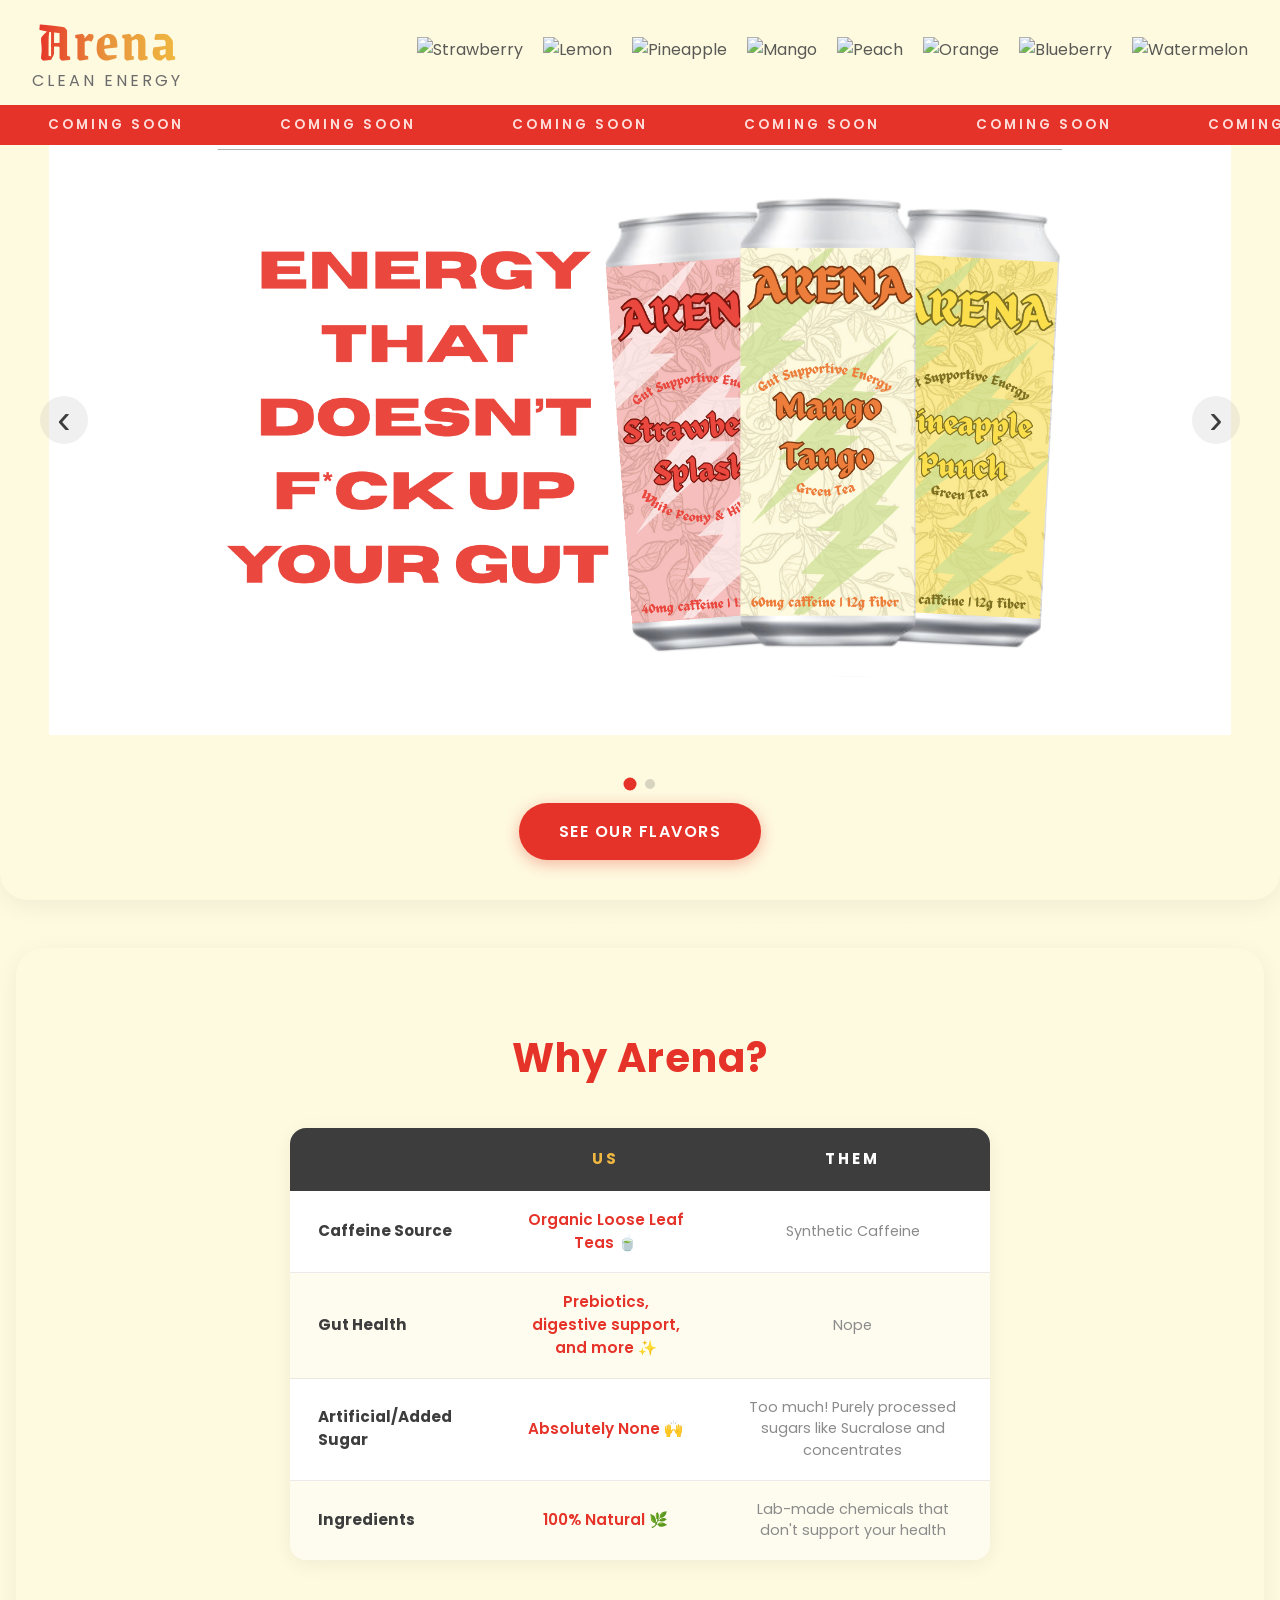
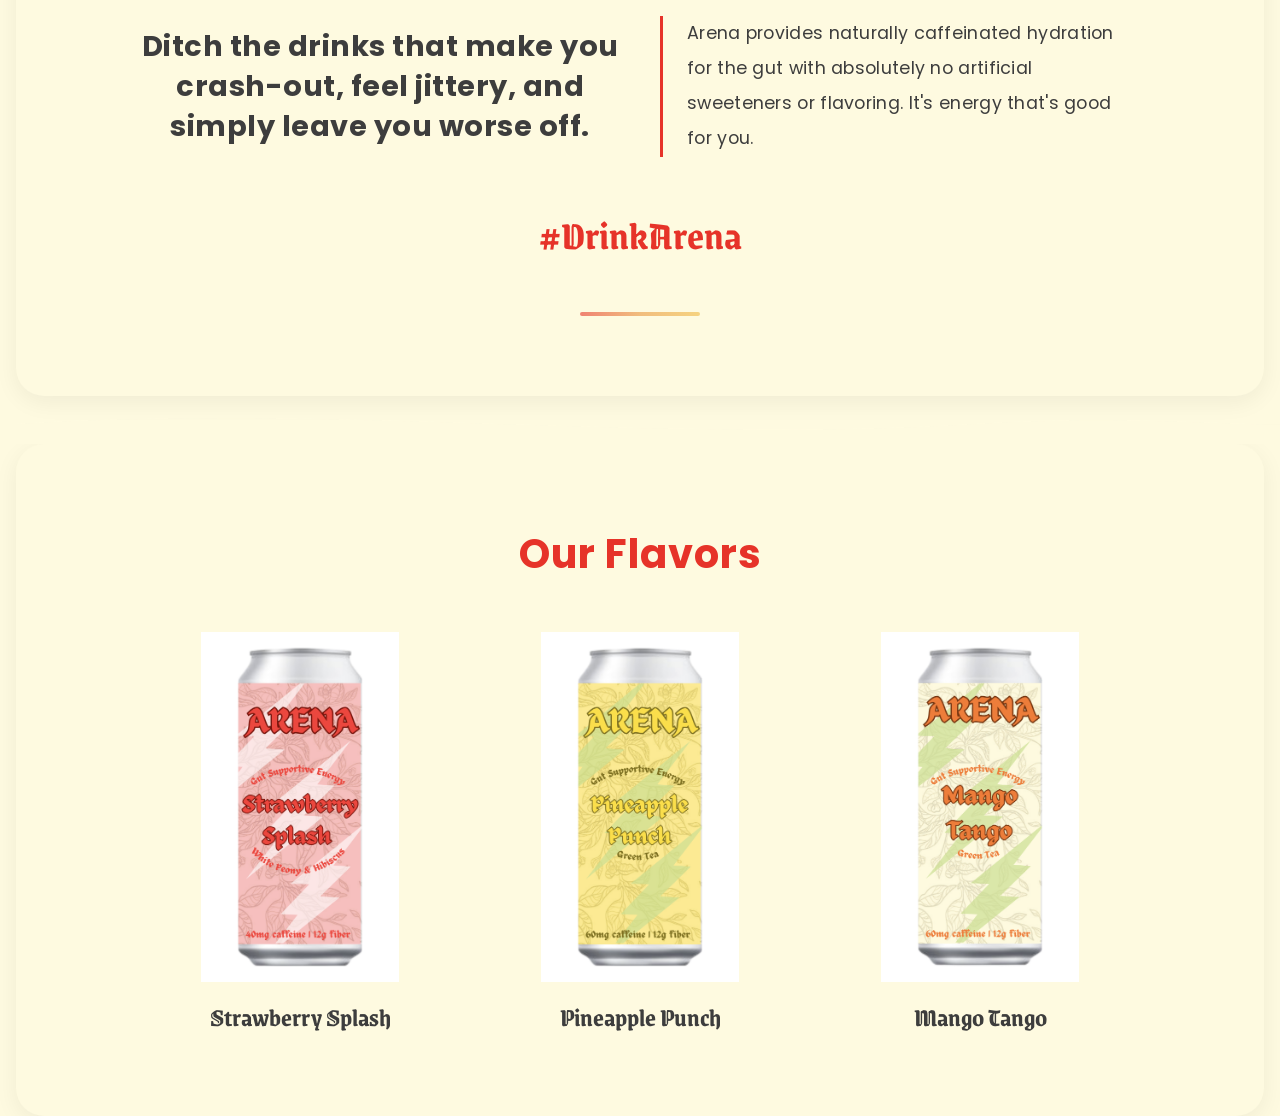
==== commit 184ff38c: "Rebrand to Arena with updated design and product images - Rename Reviva to Arena across the site - A" ====
--- a/index.html
+++ b/index.html
@@ -3,25 +3,47 @@
 <head>
   <meta charset="UTF-8">
   <meta name="viewport" content="width=device-width, initial-scale=1.0">
-  <title>Reviva | Clean Energy</title>
-  <link href="https://fonts.googleapis.com/css2?family=Playfair+Display:wght@400;700&display=swap" rel="stylesheet">
+  <title>Arena | Clean Energy</title>
+  <link href="https://fonts.googleapis.com/css2?family=Poppins:wght@400;600;700&family=Grenze+Gotisch:wght@400;700&display=swap" rel="stylesheet">
   <link rel="stylesheet" href="styles.css">
 </head>
 <body>
 
     <header class="site-header">
-        <div class="brand">
-            <span class="brand-name">Reviva</span>
-            <span class="brand-tagline">Clean Energy</span>
+        <div class="brand-row">
+            <div class="brand">
+                <span class="brand-name">Arena</span>
+                <span class="brand-tagline">Clean Energy</span>
+            </div>
+            <div class="fruit-strip">
+                <img src="images/fruits/strawberry.png" alt="Strawberry">
+                <img src="images/fruits/lemon.png" alt="Lemon">
+                <img src="images/fruits/pineapple.png" alt="Pineapple">
+                <img src="images/fruits/mango.png" alt="Mango">
+                <img src="images/fruits/peach.png" alt="Peach">
+                <img src="images/fruits/orange.png" alt="Orange">
+                <img src="images/fruits/blueberry.png" alt="Blueberry">
+                <img src="images/fruits/watermelon.png" alt="Watermelon">
+            </div>
         </div>
         <div class="marquee-banner">
             <div class="marquee-track">
-                <span>Caffeine your gut loves — no artificial anything.</span>
-                <span>Caffeine your gut loves — no artificial anything.</span>
-                <span>Caffeine your gut loves — no artificial anything.</span>
-                <span>Caffeine your gut loves — no artificial anything.</span>
-                <span>Caffeine your gut loves — no artificial anything.</span>
-                <span>Caffeine your gut loves — no artificial anything.</span>
+                <span>Coming Soon</span>
+                <span>Coming Soon</span>
+                <span>Coming Soon</span>
+                <span>Coming Soon</span>
+                <span>Coming Soon</span>
+                <span>Coming Soon</span>
+                <span>Coming Soon</span>
+                <span>Coming Soon</span>
+                <span>Coming Soon</span>
+                <span>Coming Soon</span>
+                <span>Coming Soon</span>
+                <span>Coming Soon</span>
+                <span>Coming Soon</span>
+                <span>Coming Soon</span>
+                <span>Coming Soon</span>
+                <span>Coming Soon</span>
             </div>
         </div>
     </header>
@@ -30,13 +52,10 @@
         <div class="carousel">
             <div class="carousel-slides">
                 <div class="carousel-slide active">
-                    <!-- Slide 1: product photo / poster goes here -->
+                    <img src="images/carousel-1.png" alt="Arena Energy Products">
                 </div>
                 <div class="carousel-slide">
-                    <!-- Slide 2 -->
-                </div>
-                <div class="carousel-slide">
-                    <!-- Slide 3 -->
+                    <img src="images/Screenshot 2026-02-19 at 1.39.01 AM.png" alt="Arena Flavor Guide">
                 </div>
             </div>
             <button class="carousel-btn carousel-prev" aria-label="Previous">&lsaquo;</button>
@@ -44,14 +63,17 @@
             <div class="carousel-dots">
                 <span class="dot active"></span>
                 <span class="dot"></span>
-                <span class="dot"></span>
             </div>
         </div>
         <a href="#flavors" class="hero-cta">See Our Flavors</a>
     </section>
-     
+
+    <svg class="wave-divider" viewBox="0 0 1440 60" preserveAspectRatio="none" xmlns="http://www.w3.org/2000/svg">
+      <path d="M0,30 C360,60 720,0 1080,30 C1260,45 1380,25 1440,30 L1440,60 L0,60 Z" fill="#FEFAE0"/>
+    </svg>
+
     <section class="why-arena" id="why-arena">
-        <h2 class="reveal">Why Reviva?</h2>
+        <h2 class="reveal">Why Arena?</h2>
         <table>
           <thead>
             <tr>
@@ -63,22 +85,22 @@
           <tbody>
             <tr class="reveal">
               <td>Caffeine Source</td>
-              <td>Organic Loose Leaf Teas</td>
+              <td>Organic Loose Leaf Teas &#x1F375;</td>
               <td>Synthetic Caffeine</td>
             </tr>
             <tr class="reveal">
               <td>Gut Health</td>
-              <td>Prebiotics, digestive support, and more</td>
+              <td>Prebiotics, digestive support, and more &#x2728;</td>
               <td>Nope</td>
             </tr>
             <tr class="reveal">
               <td>Artificial/Added Sugar</td>
-              <td>Absolutely None</td>
+              <td>Absolutely None &#x1F64C;</td>
               <td>Too much! Purely processed sugars like Sucralose and concentrates</td>
             </tr>
             <tr class="reveal">
               <td>Ingredients</td>
-              <td>100% Natural</td>
+              <td>100% Natural &#x1F33F;</td>
               <td>Lab-made chemicals that don't support your health</td>
             </tr>
           </tbody>
@@ -86,26 +108,30 @@
 
         <div class="why-message reveal">
             <p>Ditch the drinks that make you crash-out, feel jittery, and simply leave you worse off.</p>
-            <p>Reviva provides naturally caffeinated hydration for the gut with absolutely no artificial sweeteners or flavoring. It's energy that's good for you.</p>
-            <p class="hashtag">#DrinkReviva</p>
+            <p>Arena provides naturally caffeinated hydration for the gut with absolutely no artificial sweeteners or flavoring. It's energy that's good for you.</p>
+            <p class="hashtag">#DrinkArena</p>
         </div>
     
     </section>
+
+    <svg class="wave-divider" viewBox="0 0 1440 60" preserveAspectRatio="none" xmlns="http://www.w3.org/2000/svg">
+      <path d="M0,30 C360,0 720,60 1080,30 C1260,15 1380,35 1440,30 L1440,60 L0,60 Z" fill="#FEFAE0"/>
+    </svg>
 
     <section class="flavors" id="flavors">
         <h2 class="reveal">Our Flavors</h2>
         <div class="flavors-grid">
             <div class="flavor-card reveal">
-                <img src="images/strawberry-hibiscus.png" alt="Reviva Strawberry Hibiscus can">
-                <h3>Strawberry Hibiscus</h3>
+                <img src="images/strawberry-splash.png" alt="Arena Strawberry Splash can">
+                <h3>Strawberry Splash</h3>
             </div>
             <div class="flavor-card reveal">
-                <img src="images/pineapple-paradise.png" alt="Reviva Pineapple Paradise can">
-                <h3>Pineapple Paradise</h3>
+                <img src="images/pineapple-punch.png" alt="Arena Pineapple Punch can">
+                <h3>Pineapple Punch</h3>
             </div>
             <div class="flavor-card reveal">
-                <img src="images/mango-mango.png" alt="Reviva Mango Mango can">
-                <h3>Mango Mango</h3>
+                <img src="images/mango-tango.png" alt="Arena Mango Tango can">
+                <h3>Mango Tango</h3>
             </div>
         </div>
     </section>
@@ -143,7 +169,7 @@
     </script>
 
     <script src="https://f.convertkit.com/ckjs/ck.5.js"></script>
-      <form action="https://app.kit.com/forms/9079175/subscriptions" class="seva-form formkit-form" method="post" data-sv-form="9079175" data-uid="e4d9ce2c01" data-format="modal" data-version="5" data-options="{&quot;settings&quot;:{&quot;after_subscribe&quot;:{&quot;action&quot;:&quot;message&quot;,&quot;success_message&quot;:&quot;Thanks for your interest! Be on the lookout for emails from us!&quot;,&quot;redirect_url&quot;:&quot;&quot;},&quot;analytics&quot;:{&quot;google&quot;:null,&quot;fathom&quot;:null,&quot;facebook&quot;:null,&quot;segment&quot;:null,&quot;pinterest&quot;:null,&quot;sparkloop&quot;:null,&quot;googletagmanager&quot;:null},&quot;modal&quot;:{&quot;trigger&quot;:&quot;timer&quot;,&quot;scroll_percentage&quot;:&quot;0&quot;,&quot;timer&quot;:&quot;5&quot;,&quot;devices&quot;:&quot;all&quot;,&quot;show_once_every&quot;:&quot;0&quot;},&quot;powered_by&quot;:{&quot;show&quot;:true,&quot;url&quot;:&quot;https://kit.com/features/forms?utm_campaign=poweredby&amp;utm_content=form&amp;utm_medium=referral&amp;utm_source=dynamic&quot;},&quot;recaptcha&quot;:{&quot;enabled&quot;:false},&quot;return_visitor&quot;:{&quot;action&quot;:&quot;custom_content&quot;,&quot;custom_content&quot;:&quot;Looks like you're already on our list! Thanks for the support!&quot;},&quot;slide_in&quot;:{&quot;display_in&quot;:&quot;bottom_right&quot;,&quot;trigger&quot;:&quot;timer&quot;,&quot;scroll_percentage&quot;:null,&quot;timer&quot;:5,&quot;devices&quot;:&quot;all&quot;,&quot;show_once_every&quot;:15},&quot;sticky_bar&quot;:{&quot;display_in&quot;:&quot;top&quot;,&quot;trigger&quot;:&quot;timer&quot;,&quot;scroll_percentage&quot;:null,&quot;timer&quot;:5,&quot;devices&quot;:&quot;all&quot;,&quot;show_once_every&quot;:15}},&quot;version&quot;:&quot;5&quot;}" min-width="400 500 600 700 800" style="background-color: rgb(255, 245, 186); border-radius: 4px;"><div class="formkit-background" style="opacity: 0.2;"></div><div data-style="minimal"><div class="formkit-header" data-element="header" style="color: rgb(217, 73, 19); font-size: 27px; font-weight: 700;"><h2>Interested in Reviva?</h2></div><div class="formkit-subheader" data-element="subheader" style="color: rgb(0, 0, 0); font-size: 18px;"><p>Get exclusive updates and power brand decisions. </p><p>You'll receive early access once we're ready to drop. </p></div><ul class="formkit-alert formkit-alert-error" data-element="errors" data-group="alert"></ul><div data-element="fields" data-stacked="false" class="seva-fields formkit-fields"><div class="formkit-field"><input class="formkit-input" name="email_address" aria-label="Email Address" placeholder="Email Address" required="" type="email" style="color: rgb(0, 0, 0); border-color: rgb(227, 227, 227); border-radius: 4px; font-weight: 400;"></div><button data-element="submit" class="formkit-submit formkit-submit" style="color: rgb(255, 255, 255); background-color: rgb(217, 73, 19); border-radius: 4px; font-weight: 400;"><div class="formkit-spinner"><div></div><div></div><div></div></div><span class="">Subscribe</span></button></div><div class="formkit-guarantee" data-element="guarantee" style="color: rgb(77, 77, 77); font-size: 13px; font-weight: 400;"><p>We won't send you spam. Unsubscribe at any time.</p></div><div class="formkit-powered-by-convertkit-container"><a href="https://kit.com/features/forms?utm_campaign=poweredby&amp;utm_content=form&amp;utm_medium=referral&amp;utm_source=dynamic" data-element="powered-by" class="formkit-powered-by-convertkit" data-variant="dark" target="_blank" rel="nofollow">Built with Kit</a></div></div><style>.formkit-form[data-uid="e4d9ce2c01"] *{box-sizing:border-box;}.formkit-form[data-uid="e4d9ce2c01"]{-webkit-font-smoothing:antialiased;-moz-osx-font-smoothing:grayscale;}.formkit-form[data-uid="e4d9ce2c01"] legend{border:none;font-size:inherit;margin-bottom:10px;padding:0;position:relative;display:table;}.formkit-form[data-uid="e4d9ce2c01"] fieldset{border:0;padding:0.01em 0 0 0;margin:0;min-width:0;}.formkit-form[data-uid="e4d9ce2c01"] body:not(:-moz-handler-blocked) fieldset{display:table-cell;}.formkit-form[data-uid="e4d9ce2c01"] h1,.formkit-form[data-uid="e4d9ce2c01"] h2,.formkit-form[data-uid="e4d9ce2c01"] h3,.formkit-form[data-uid="e4d9ce2c01"] h4,.formkit-form[data-uid="e4d9ce2c01"] h5,.formkit-form[data-uid="e4d9ce2c01"] h6{color:inherit;font-size:inherit;font-weight:inherit;}.formkit-form[data-uid="e4d9ce2c01"] h2{font-size:1.5em;margin:1em 0;}.formkit-form[data-uid="e4d9ce2c01"] h3{font-size:1.17em;margin:1em 0;}.formkit-form[data-uid="e4d9ce2c01"] p{color:inherit;font-size:inherit;font-weight:inherit;}.formkit-form[data-uid="e4d9ce2c01"] ol:not([template-default]),.formkit-form[data-uid="e4d9ce2c01"] ul:not([template-default]),.formkit-form[data-uid="e4d9ce2c01"] blockquote:not([template-default]){text-align:left;}.formkit-form[data-uid="e4d9ce2c01"] p:not([template-default]),.formkit-form[data-uid="e4d9ce2c01"] hr:not([template-default]),.formkit-form[data-uid="e4d9ce2c01"] blockquote:not([template-default]),.formkit-form[data-uid="e4d9ce2c01"] ol:not([template-default]),.formkit-form[data-uid="e4d9ce2c01"] ul:not([template-default]){color:inherit;font-style:initial;}.formkit-form[data-uid="e4d9ce2c01"] .ordered-list,.formkit-form[data-uid="e4d9ce2c01"] .unordered-list{list-style-position:outside !important;padding-left:1em;}.formkit-form[data-uid="e4d9ce2c01"] .list-item{padding-left:0;}.formkit-form[data-uid="e4d9ce2c01"][data-format="modal"]{display:none;}.formkit-form[data-uid="e4d9ce2c01"][data-format="slide in"]{display:none;}.formkit-form[data-uid="e4d9ce2c01"][data-format="sticky bar"]{display:none;}.formkit-sticky-bar .formkit-form[data-uid="e4d9ce2c01"][data-format="sticky bar"]{display:block;}.formkit-form[data-uid="e4d9ce2c01"] .formkit-input,.formkit-form[data-uid="e4d9ce2c01"] .formkit-select,.formkit-form[data-uid="e4d9ce2c01"] .formkit-checkboxes{width:100%;}.formkit-form[data-uid="e4d9ce2c01"] .formkit-button,.formkit-form[data-uid="e4d9ce2c01"] .formkit-submit{border:0;border-radius:5px;color:#ffffff;cursor:pointer;display:inline-block;text-align:center;font-size:15px;font-weight:500;cursor:pointer;margin-bottom:15px;overflow:hidden;padding:0;position:relative;vertical-align:middle;}.formkit-form[data-uid="e4d9ce2c01"] .formkit-button:hover,.formkit-form[data-uid="e4d9ce2c01"] .formkit-submit:hover,.formkit-form[data-uid="e4d9ce2c01"] .formkit-button:focus,.formkit-form[data-uid="e4d9ce2c01"] .formkit-submit:focus{outline:none;}.formkit-form[data-uid="e4d9ce2c01"] .formkit-button:hover > span,.formkit-form[data-uid="e4d9ce2c01"] .formkit-submit:hover > span,.formkit-form[data-uid="e4d9ce2c01"] .formkit-button:focus > span,.formkit-form[data-uid="e4d9ce2c01"] .formkit-submit:focus > span{background-color:rgba(0,0,0,0.1);}.formkit-form[data-uid="e4d9ce2c01"] .formkit-button > span,.formkit-form[data-uid="e4d9ce2c01"] .formkit-submit > span{display:block;-webkit-transition:all 300ms ease-in-out;transition:all 300ms ease-in-out;padding:12px 24px;}.formkit-form[data-uid="e4d9ce2c01"] .formkit-input{background:#ffffff;font-size:15px;padding:12px;border:1px solid #e3e3e3;-webkit-flex:1 0 auto;-ms-flex:1 0 auto;flex:1 0 auto;line-height:1.4;margin:0;-webkit-transition:border-color ease-out 300ms;transition:border-color ease-out 300ms;}.formkit-form[data-uid="e4d9ce2c01"] .formkit-input:focus{outline:none;border-color:#1677be;-webkit-transition:border-color ease 300ms;transition:border-color ease 300ms;}.formkit-form[data-uid="e4d9ce2c01"] .formkit-input::-webkit-input-placeholder{color:inherit;opacity:0.8;}.formkit-form[data-uid="e4d9ce2c01"] .formkit-input::-moz-placeholder{color:inherit;opacity:0.8;}.formkit-form[data-uid="e4d9ce2c01"] .formkit-input:-ms-input-placeholder{color:inherit;opacity:0.8;}.formkit-form[data-uid="e4d9ce2c01"] .formkit-input::placeholder{color:inherit;opacity:0.8;}.formkit-form[data-uid="e4d9ce2c01"] [data-group="dropdown"]{position:relative;display:inline-block;width:100%;}.formkit-form[data-uid="e4d9ce2c01"] [data-group="dropdown"]::before{content:"";top:calc(50% - 2.5px);right:10px;position:absolute;pointer-events:none;border-color:#4f4f4f transparent transparent transparent;border-style:solid;border-width:6px 6px 0 6px;height:0;width:0;z-index:999;}.formkit-form[data-uid="e4d9ce2c01"] [data-group="dropdown"] select{height:auto;width:100%;cursor:pointer;color:#333333;line-height:1.4;margin-bottom:0;padding:0 6px;-webkit-appearance:none;-moz-appearance:none;appearance:none;font-size:15px;padding:12px;padding-right:25px;border:1px solid #e3e3e3;background:#ffffff;}.formkit-form[data-uid="e4d9ce2c01"] [data-group="dropdown"] select:focus{outline:none;}.formkit-form[data-uid="e4d9ce2c01"] [data-group="checkboxes"]{text-align:left;margin:0;}.formkit-form[data-uid="e4d9ce2c01"] [data-group="checkboxes"] [data-group="checkbox"]{margin-bottom:10px;}.formkit-form[data-uid="e4d9ce2c01"] [data-group="checkboxes"] [data-group="checkbox"] *{cursor:pointer;}.formkit-form[data-uid="e4d9ce2c01"] [data-group="checkboxes"] [data-group="checkbox"]:last-of-type{margin-bottom:0;}.formkit-form[data-uid="e4d9ce2c01"] [data-group="checkboxes"] [data-group="checkbox"] input[type="checkbox"]{display:none;}.formkit-form[data-uid="e4d9ce2c01"] [data-group="checkboxes"] [data-group="checkbox"] input[type="checkbox"] + label::after{content:none;}.formkit-form[data-uid="e4d9ce2c01"] [data-group="checkboxes"] [data-group="checkbox"] input[type="checkbox"]:checked + label::after{border-color:#ffffff;content:"";}.formkit-form[data-uid="e4d9ce2c01"] [data-group="checkboxes"] [data-group="checkbox"] input[type="checkbox"]:checked + label::before{background:#10bf7a;border-color:#10bf7a;}.formkit-form[data-uid="e4d9ce2c01"] [data-group="checkboxes"] [data-group="checkbox"] label{position:relative;display:inline-block;padding-left:28px;}.formkit-form[data-uid="e4d9ce2c01"] [data-group="checkboxes"] [data-group="checkbox"] label::before,.formkit-form[data-uid="e4d9ce2c01"] [data-group="checkboxes"] [data-group="checkbox"] label::after{position:absolute;content:"";display:inline-block;}.formkit-form[data-uid="e4d9ce2c01"] [data-group="checkboxes"] [data-group="checkbox"] label::before{height:16px;width:16px;border:1px solid #e3e3e3;background:#ffffff;left:0px;top:3px;}.formkit-form[data-uid="e4d9ce2c01"] [data-group="checkboxes"] [data-group="checkbox"] label::after{height:4px;width:8px;border-left:2px solid #4d4d4d;border-bottom:2px solid #4d4d4d;-webkit-transform:rotate(-45deg);-ms-transform:rotate(-45deg);transform:rotate(-45deg);left:4px;top:8px;}.formkit-form[data-uid="e4d9ce2c01"] .formkit-alert{background:#f9fafb;border:1px solid #e3e3e3;border-radius:5px;-webkit-flex:1 0 auto;-ms-flex:1 0 auto;flex:1 0 auto;list-style:none;margin:25px auto;padding:12px;text-align:center;width:100%;}.formkit-form[data-uid="e4d9ce2c01"] .formkit-alert:empty{display:none;}.formkit-form[data-uid="e4d9ce2c01"] .formkit-alert-success{background:#d3fbeb;border-color:#10bf7a;color:#0c905c;}.formkit-form[data-uid="e4d9ce2c01"] .formkit-alert-error{background:#fde8e2;border-color:#f2643b;color:#ea4110;}.formkit-form[data-uid="e4d9ce2c01"] .formkit-spinner{display:-webkit-box;display:-webkit-flex;display:-ms-flexbox;display:flex;height:0px;width:0px;margin:0 auto;position:absolute;top:0;left:0;right:0;width:0px;overflow:hidden;text-align:center;-webkit-transition:all 300ms ease-in-out;transition:all 300ms ease-in-out;}.formkit-form[data-uid="e4d9ce2c01"] .formkit-spinner > div{margin:auto;width:12px;height:12px;background-color:#fff;opacity:0.3;border-radius:100%;display:inline-block;-webkit-animation:formkit-bouncedelay-formkit-form-data-uid-e4d9ce2c01- 1.4s infinite ease-in-out both;animation:formkit-bouncedelay-formkit-form-data-uid-e4d9ce2c01- 1.4s infinite ease-in-out both;}.formkit-form[data-uid="e4d9ce2c01"] .formkit-spinner > div:nth-child(1){-webkit-animation-delay:-0.32s;animation-delay:-0.32s;}.formkit-form[data-uid="e4d9ce2c01"] .formkit-spinner > div:nth-child(2){-webkit-animation-delay:-0.16s;animation-delay:-0.16s;}.formkit-form[data-uid="e4d9ce2c01"] .formkit-submit[data-active] .formkit-spinner{opacity:1;height:100%;width:50px;}.formkit-form[data-uid="e4d9ce2c01"] .formkit-submit[data-active] .formkit-spinner ~ span{opacity:0;}.formkit-form[data-uid="e4d9ce2c01"] .formkit-powered-by[data-active="false"]{opacity:0.35;}.formkit-form[data-uid="e4d9ce2c01"] .formkit-powered-by-convertkit-container{display:-webkit-box;display:-webkit-flex;display:-ms-flexbox;display:flex;width:100%;margin:10px 0;position:relative;}.formkit-form[data-uid="e4d9ce2c01"] .formkit-powered-by-convertkit-container[data-active="false"]{opacity:0.35;}.formkit-form[data-uid="e4d9ce2c01"] .formkit-powered-by-convertkit{-webkit-align-items:center;-webkit-box-align:center;-ms-flex-align:center;align-items:center;background-color:#ffffff;border-radius:9px;color:#3d3d3d;cursor:pointer;display:block;height:36px;margin:0 auto;opacity:0.95;padding:0;-webkit-text-decoration:none;text-decoration:none;text-indent:100%;-webkit-transition:ease-in-out all 200ms;transition:ease-in-out all 200ms;white-space:nowrap;overflow:hidden;-webkit-user-select:none;-moz-user-select:none;-ms-user-select:none;user-select:none;width:157px;background-repeat:no-repeat;background-position:center;background-image:url("data:image/svg+xml;charset=utf8,%3Csvg width='133' height='36' viewBox='0 0 133 36' fill='none' xmlns='http://www.w3.org/2000/svg'%3E%3Cpath d='M0.861 25.5C0.735 25.5 0.651 25.416 0.651 25.29V10.548C0.651 10.422 0.735 10.338 0.861 10.338H6.279C9.072 10.338 10.668 11.451 10.668 13.824C10.668 15.819 9.219 16.932 8.001 17.226C7.707 17.268 7.707 17.625 8.022 17.688C9.912 18.108 11.088 19.116 11.088 21.321C11.088 23.715 9.429 25.5 6.426 25.5H0.861ZM5.397 23.085C6.825 23.085 7.518 22.224 7.518 21.006C7.518 19.683 6.825 18.948 5.397 18.948H4.2V23.085H5.397ZM5.313 16.617C6.51 16.617 7.245 15.945 7.245 14.601C7.245 13.383 6.51 12.753 5.25 12.753H4.2V16.617H5.313ZM17.9758 23.883C17.9758 23.568 17.6608 23.505 17.5348 23.799C17.0308 24.954 16.1698 25.731 14.5528 25.731C12.8728 25.731 12.0958 24.471 12.0958 22.707V14.937C12.0958 14.811 12.1798 14.727 12.3058 14.727H15.2248C15.3508 14.727 15.4348 14.811 15.4348 14.937V21.657C15.4348 22.581 15.7708 23.022 16.4638 23.022C17.1778 23.022 17.6188 22.581 17.6188 21.657V14.937C17.6188 14.811 17.7028 14.727 17.8288 14.727H20.7478C20.8738 14.727 20.9578 14.811 20.9578 14.937V25.29C20.9578 25.416 20.8738 25.5 20.7478 25.5H18.1858C18.0598 25.5 17.9758 25.416 17.9758 25.29V23.883ZM25.6141 25.29C25.6141 25.416 25.5301 25.5 25.4041 25.5H22.4851C22.3591 25.5 22.2751 25.416 22.2751 25.29V14.937C22.2751 14.811 22.3591 14.727 22.4851 14.727H25.4041C25.5301 14.727 25.6141 14.811 25.6141 14.937V25.29ZM23.9131 13.74C22.8001 13.74 22.0441 12.942 22.0441 11.934C22.0441 10.926 22.8001 10.107 23.9131 10.107C25.0051 10.107 25.7611 10.926 25.7611 11.934C25.7611 12.942 25.0051 13.74 23.9131 13.74ZM26.7883 10.548C26.7883 10.422 26.8723 10.338 26.9983 10.338H29.9173C30.0433 10.338 30.1273 10.422 30.1273 10.548V22.056C30.1273 22.749 30.2533 23.085 30.8203 23.085C31.0093 23.085 31.1983 23.043 31.3663 23.001C31.5133 22.959 31.6183 22.959 31.6183 23.127V25.059C31.6183 25.164 31.5763 25.269 31.4923 25.311C30.9673 25.521 30.2953 25.71 29.5813 25.71C27.7123 25.71 26.7883 24.639 26.7883 22.476V10.548ZM32.4237 14.727C32.8227 14.727 32.9277 14.538 32.9697 14.055L33.1167 12.039C33.1167 11.913 33.2217 11.829 33.3477 11.829H35.8887C36.0147 11.829 36.0987 11.913 36.0987 12.039V14.517C36.0987 14.643 36.1827 14.727 36.3087 14.727H38.2827C38.4087 14.727 38.4927 14.811 38.4927 14.937V16.659C38.4927 16.785 38.4087 16.869 38.2827 16.869H36.0777V22.056C36.0777 22.875 36.5397 23.085 37.0647 23.085C37.4847 23.085 37.9467 22.938 38.3247 22.707C38.4717 22.623 38.5767 22.665 38.5767 22.833V24.828C38.5767 24.933 38.5347 25.017 38.4507 25.08C37.8417 25.458 36.9807 25.71 36.0357 25.71C34.2927 25.71 32.7387 24.912 32.7387 22.476V16.869H31.8567C31.7307 16.869 31.6467 16.785 31.6467 16.659V14.937C31.6467 14.811 31.7307 14.727 31.8567 14.727H32.4237ZM51.3808 14.727C51.5068 14.727 51.5908 14.79 51.6118 14.916L52.3888 19.851L52.5778 21.174C52.6198 21.468 52.9558 21.468 52.9768 21.174C53.0398 20.712 53.0818 20.271 53.1658 19.83L53.8798 14.916C53.9008 14.79 53.9848 14.727 54.1108 14.727H56.6728C56.8198 14.727 56.8828 14.811 56.8618 14.958L54.6778 25.311C54.6568 25.437 54.5728 25.5 54.4468 25.5H51.3178C51.1918 25.5 51.1078 25.437 51.0868 25.311L50.1208 20.082L49.8898 18.633C49.8688 18.444 49.6588 18.444 49.6378 18.633L49.4068 20.103L48.5458 25.311C48.5248 25.437 48.4408 25.5 48.3148 25.5H45.2068C45.0808 25.5 44.9968 25.437 44.9758 25.311L42.8128 14.958C42.7918 14.811 42.8548 14.727 43.0018 14.727H45.9628C46.0888 14.727 46.1728 14.79 46.1938 14.916L46.9288 19.83C47.0128 20.271 47.0758 20.754 47.1388 21.195C47.2018 21.51 47.4748 21.531 47.5378 21.195L47.7478 19.872L48.6088 14.916C48.6298 14.79 48.7138 14.727 48.8398 14.727H51.3808ZM61.1582 25.29C61.1582 25.416 61.0742 25.5 60.9482 25.5H58.0292C57.9032 25.5 57.8192 25.416 57.8192 25.29V14.937C57.8192 14.811 57.9032 14.727 58.0292 14.727H60.9482C61.0742 14.727 61.1582 14.811 61.1582 14.937V25.29ZM59.4572 13.74C58.3442 13.74 57.5882 12.942 57.5882 11.934C57.5882 10.926 58.3442 10.107 59.4572 10.107C60.5492 10.107 61.3052 10.926 61.3052 11.934C61.3052 12.942 60.5492 13.74 59.4572 13.74ZM62.8154 14.727C63.2144 14.727 63.3194 14.538 63.3614 14.055L63.5084 12.039C63.5084 11.913 63.6134 11.829 63.7394 11.829H66.2804C66.4064 11.829 66.4904 11.913 66.4904 12.039V14.517C66.4904 14.643 66.5744 14.727 66.7004 14.727H68.6744C68.8004 14.727 68.8844 14.811 68.8844 14.937V16.659C68.8844 16.785 68.8004 16.869 68.6744 16.869H66.4694V22.056C66.4694 22.875 66.9314 23.085 67.4564 23.085C67.8764 23.085 68.3384 22.938 68.7164 22.707C68.8634 22.623 68.9684 22.665 68.9684 22.833V24.828C68.9684 24.933 68.9264 25.017 68.8424 25.08C68.2334 25.458 67.3724 25.71 66.4274 25.71C64.6844 25.71 63.1304 24.912 63.1304 22.476V16.869H62.2484C62.1224 16.869 62.0384 16.785 62.0384 16.659V14.937C62.0384 14.811 62.1224 14.727 62.2484 14.727H62.8154ZM73.4298 16.323C73.4298 16.638 73.7868 16.68 73.9128 16.407C74.3748 15.315 75.1308 14.496 76.6008 14.496C78.2178 14.496 78.9528 15.609 78.9528 17.373V25.29C78.9528 25.416 78.8688 25.5 78.7428 25.5H75.8238C75.6978 25.5 75.6138 25.416 75.6138 25.29V18.633C75.6138 17.709 75.2778 17.268 74.5848 17.268C73.8708 17.268 73.4298 17.709 73.4298 18.633V25.29C73.4298 25.416 73.3458 25.5 73.2198 25.5H70.3008C70.1748 25.5 70.0908 25.416 70.0908 25.29V10.548C70.0908 10.422 70.1748 10.338 70.3008 10.338H73.2198C73.3458 10.338 73.4298 10.422 73.4298 10.548V16.323Z' fill='%231E1E1E'/%3E%3Cpath d='M100.132 16.3203C105.58 17.3761 107.272 22.4211 107.318 27.4961C107.318 27.6101 107.226 27.7041 107.112 27.7041H100.252C100.138 27.7041 100.046 27.6121 100.046 27.5001C100.026 23.5629 99.3877 20.0896 95.4865 19.9396C95.3705 19.9356 95.2725 20.0276 95.2725 20.1456V27.5001C95.2725 27.6141 95.1806 27.7061 95.0666 27.7061H88.206C88.092 27.7061 88 27.6141 88 27.5001V8.75585C88 8.64187 88.092 8.54989 88.206 8.54989H95.0686C95.1826 8.54989 95.2745 8.64187 95.2745 8.75585V15.7764C95.2745 15.8804 95.3585 15.9644 95.4625 15.9644C95.5445 15.9644 95.6185 15.9104 95.6425 15.8324C97.4081 10.0416 100.709 8.58588 106.07 8.55189C106.184 8.55189 106.276 8.64387 106.276 8.75785V15.7604C106.276 15.8744 106.184 15.9664 106.07 15.9664H100.166C100.066 15.9664 99.9856 16.0464 99.9856 16.1464C99.9856 16.2304 100.048 16.3043 100.132 16.3203ZM118.918 20.7095V16.1704C118.918 16.0564 119.01 15.9644 119.124 15.9644H124.173C124.273 15.9644 124.353 15.8844 124.353 15.7844C124.353 15.6985 124.291 15.6245 124.207 15.6085C120.256 14.8246 118.432 12.5511 118.37 8.75585C118.368 8.64387 118.458 8.54989 118.572 8.54989H125.986C126.1 8.54989 126.192 8.64187 126.192 8.75585V11.9532C126.192 12.0672 126.284 12.1592 126.398 12.1592H130.649C130.763 12.1592 130.855 12.2511 130.855 12.3651V15.7624C130.855 15.8764 130.763 15.9684 130.649 15.9684H126.398C126.284 15.9684 126.192 16.0604 126.192 16.1744V19.8356C126.192 21.1294 126.986 21.5553 128.04 21.5553C129.692 21.5553 131.323 20.8114 131.977 20.4735C132.113 20.4035 132.277 20.5015 132.277 20.6555V26.3543C132.277 26.5063 132.193 26.6463 132.059 26.7183C131.413 27.0582 129.418 28 127.136 28C122.435 27.996 118.918 26.0824 118.918 20.7095ZM109.266 27.4981V16.1704C109.266 16.0564 109.358 15.9644 109.472 15.9644H116.334C116.448 15.9644 116.54 16.0564 116.54 16.1704V27.4981C116.54 27.6121 116.448 27.7041 116.334 27.7041H109.472C109.358 27.7021 109.266 27.6101 109.266 27.4981ZM108.876 11.4913C108.876 13.4189 110.238 14.9826 112.853 14.9826C115.469 14.9826 116.83 13.4189 116.83 11.4913C116.83 9.56369 115.471 8 112.853 8C110.238 8 108.876 9.56369 108.876 11.4913Z' fill='%231E1E1E'/%3E%3C/svg%3E");}.formkit-form[data-uid="e4d9ce2c01"] .formkit-powered-by-convertkit:hover,.formkit-form[data-uid="e4d9ce2c01"] .formkit-powered-by-convertkit:focus{background-color:#ffffff;-webkit-transform:scale(1.025) perspective(1px);-ms-transform:scale(1.025) perspective(1px);transform:scale(1.025) perspective(1px);opacity:1;}.formkit-form[data-uid="e4d9ce2c01"] .formkit-powered-by-convertkit[data-variant="dark"],.formkit-form[data-uid="e4d9ce2c01"] .formkit-powered-by-convertkit[data-variant="light"]{background-color:transparent;border-color:transparent;width:133px;}.formkit-form[data-uid="e4d9ce2c01"] .formkit-powered-by-convertkit[data-variant="light"]{color:#ffffff;background-image:url("data:image/svg+xml;charset=utf8,%3Csvg width='133' height='36' viewBox='0 0 133 36' fill='none' xmlns='http://www.w3.org/2000/svg'%3E%3Cpath d='M0.861 25.5C0.735 25.5 0.651 25.416 0.651 25.29V10.548C0.651 10.422 0.735 10.338 0.861 10.338H6.279C9.072 10.338 10.668 11.451 10.668 13.824C10.668 15.819 9.219 16.932 8.001 17.226C7.707 17.268 7.707 17.625 8.022 17.688C9.912 18.108 11.088 19.116 11.088 21.321C11.088 23.715 9.429 25.5 6.426 25.5H0.861ZM5.397 23.085C6.825 23.085 7.518 22.224 7.518 21.006C7.518 19.683 6.825 18.948 5.397 18.948H4.2V23.085H5.397ZM5.313 16.617C6.51 16.617 7.245 15.945 7.245 14.601C7.245 13.383 6.51 12.753 5.25 12.753H4.2V16.617H5.313ZM17.9758 23.883C17.9758 23.568 17.6608 23.505 17.5348 23.799C17.0308 24.954 16.1698 25.731 14.5528 25.731C12.8728 25.731 12.0958 24.471 12.0958 22.707V14.937C12.0958 14.811 12.1798 14.727 12.3058 14.727H15.2248C15.3508 14.727 15.4348 14.811 15.4348 14.937V21.657C15.4348 22.581 15.7708 23.022 16.4638 23.022C17.1778 23.022 17.6188 22.581 17.6188 21.657V14.937C17.6188 14.811 17.7028 14.727 17.8288 14.727H20.7478C20.8738 14.727 20.9578 14.811 20.9578 14.937V25.29C20.9578 25.416 20.8738 25.5 20.7478 25.5H18.1858C18.0598 25.5 17.9758 25.416 17.9758 25.29V23.883ZM25.6141 25.29C25.6141 25.416 25.5301 25.5 25.4041 25.5H22.4851C22.3591 25.5 22.2751 25.416 22.2751 25.29V14.937C22.2751 14.811 22.3591 14.727 22.4851 14.727H25.4041C25.5301 14.727 25.6141 14.811 25.6141 14.937V25.29ZM23.9131 13.74C22.8001 13.74 22.0441 12.942 22.0441 11.934C22.0441 10.926 22.8001 10.107 23.9131 10.107C25.0051 10.107 25.7611 10.926 25.7611 11.934C25.7611 12.942 25.0051 13.74 23.9131 13.74ZM26.7883 10.548C26.7883 10.422 26.8723 10.338 26.9983 10.338H29.9173C30.0433 10.338 30.1273 10.422 30.1273 10.548V22.056C30.1273 22.749 30.2533 23.085 30.8203 23.085C31.0093 23.085 31.1983 23.043 31.3663 23.001C31.5133 22.959 31.6183 22.959 31.6183 23.127V25.059C31.6183 25.164 31.5763 25.269 31.4923 25.311C30.9673 25.521 30.2953 25.71 29.5813 25.71C27.7123 25.71 26.7883 24.639 26.7883 22.476V10.548ZM32.4237 14.727C32.8227 14.727 32.9277 14.538 32.9697 14.055L33.1167 12.039C33.1167 11.913 33.2217 11.829 33.3477 11.829H35.8887C36.0147 11.829 36.0987 11.913 36.0987 12.039V14.517C36.0987 14.643 36.1827 14.727 36.3087 14.727H38.2827C38.4087 14.727 38.4927 14.811 38.4927 14.937V16.659C38.4927 16.785 38.4087 16.869 38.2827 16.869H36.0777V22.056C36.0777 22.875 36.5397 23.085 37.0647 23.085C37.4847 23.085 37.9467 22.938 38.3247 22.707C38.4717 22.623 38.5767 22.665 38.5767 22.833V24.828C38.5767 24.933 38.5347 25.017 38.4507 25.08C37.8417 25.458 36.9807 25.71 36.0357 25.71C34.2927 25.71 32.7387 24.912 32.7387 22.476V16.869H31.8567C31.7307 16.869 31.6467 16.785 31.6467 16.659V14.937C31.6467 14.811 31.7307 14.727 31.8567 14.727H32.4237ZM51.3808 14.727C51.5068 14.727 51.5908 14.79 51.6118 14.916L52.3888 19.851L52.5778 21.174C52.6198 21.468 52.9558 21.468 52.9768 21.174C53.0398 20.712 53.0818 20.271 53.1658 19.83L53.8798 14.916C53.9008 14.79 53.9848 14.727 54.1108 14.727H56.6728C56.8198 14.727 56.8828 14.811 56.8618 14.958L54.6778 25.311C54.6568 25.437 54.5728 25.5 54.4468 25.5H51.3178C51.1918 25.5 51.1078 25.437 51.0868 25.311L50.1208 20.082L49.8898 18.633C49.8688 18.444 49.6588 18.444 49.6378 18.633L49.4068 20.103L48.5458 25.311C48.5248 25.437 48.4408 25.5 48.3148 25.5H45.2068C45.0808 25.5 44.9968 25.437 44.9758 25.311L42.8128 14.958C42.7918 14.811 42.8548 14.727 43.0018 14.727H45.9628C46.0888 14.727 46.1728 14.79 46.1938 14.916L46.9288 19.83C47.0128 20.271 47.0758 20.754 47.1388 21.195C47.2018 21.51 47.4748 21.531 47.5378 21.195L47.7478 19.872L48.6088 14.916C48.6298 14.79 48.7138 14.727 48.8398 14.727H51.3808ZM61.1582 25.29C61.1582 25.416 61.0742 25.5 60.9482 25.5H58.0292C57.9032 25.5 57.8192 25.416 57.8192 25.29V14.937C57.8192 14.811 57.9032 14.727 58.0292 14.727H60.9482C61.0742 14.727 61.1582 14.811 61.1582 14.937V25.29ZM59.4572 13.74C58.3442 13.74 57.5882 12.942 57.5882 11.934C57.5882 10.926 58.3442 10.107 59.4572 10.107C60.5492 10.107 61.3052 10.926 61.3052 11.934C61.3052 12.942 60.5492 13.74 59.4572 13.74ZM62.8154 14.727C63.2144 14.727 63.3194 14.538 63.3614 14.055L63.5084 12.039C63.5084 11.913 63.6134 11.829 63.7394 11.829H66.2804C66.4064 11.829 66.4904 11.913 66.4904 12.039V14.517C66.4904 14.643 66.5744 14.727 66.7004 14.727H68.6744C68.8004 14.727 68.8844 14.811 68.8844 14.937V16.659C68.8844 16.785 68.8004 16.869 68.6744 16.869H66.4694V22.056C66.4694 22.875 66.9314 23.085 67.4564 23.085C67.8764 23.085 68.3384 22.938 68.7164 22.707C68.8634 22.623 68.9684 22.665 68.9684 22.833V24.828C68.9684 24.933 68.9264 25.017 68.8424 25.08C68.2334 25.458 67.3724 25.71 66.4274 25.71C64.6844 25.71 63.1304 24.912 63.1304 22.476V16.869H62.2484C62.1224 16.869 62.0384 16.785 62.0384 16.659V14.937C62.0384 14.811 62.1224 14.727 62.2484 14.727H62.8154ZM73.4298 16.323C73.4298 16.638 73.7868 16.68 73.9128 16.407C74.3748 15.315 75.1308 14.496 76.6008 14.496C78.2178 14.496 78.9528 15.609 78.9528 17.373V25.29C78.9528 25.416 78.8688 25.5 78.7428 25.5H75.8238C75.6978 25.5 75.6138 25.416 75.6138 25.29V18.633C75.6138 17.709 75.2778 17.268 74.5848 17.268C73.8708 17.268 73.4298 17.709 73.4298 18.633V25.29C73.4298 25.416 73.3458 25.5 73.2198 25.5H70.3008C70.1748 25.5 70.0908 25.416 70.0908 25.29V10.548C70.0908 10.422 70.1748 10.338 70.3008 10.338H73.2198C73.3458 10.338 73.4298 10.422 73.4298 10.548V16.323Z' fill='white'/%3E%3Cpath d='M100.132 16.3203C105.58 17.3761 107.272 22.4211 107.318 27.4961C107.318 27.6101 107.226 27.7041 107.112 27.7041H100.252C100.138 27.7041 100.046 27.6121 100.046 27.5001C100.026 23.5629 99.3877 20.0896 95.4865 19.9396C95.3705 19.9356 95.2725 20.0276 95.2725 20.1456V27.5001C95.2725 27.6141 95.1806 27.7061 95.0666 27.7061H88.206C88.092 27.7061 88 27.6141 88 27.5001V8.75585C88 8.64187 88.092 8.54989 88.206 8.54989H95.0686C95.1826 8.54989 95.2745 8.64187 95.2745 8.75585V15.7764C95.2745 15.8804 95.3585 15.9644 95.4625 15.9644C95.5445 15.9644 95.6185 15.9104 95.6425 15.8324C97.4081 10.0416 100.709 8.58588 106.07 8.55189C106.184 8.55189 106.276 8.64387 106.276 8.75785V15.7604C106.276 15.8744 106.184 15.9664 106.07 15.9664H100.166C100.066 15.9664 99.9856 16.0464 99.9856 16.1464C99.9856 16.2304 100.048 16.3043 100.132 16.3203ZM118.918 20.7095V16.1704C118.918 16.0564 119.01 15.9644 119.124 15.9644H124.173C124.273 15.9644 124.353 15.8844 124.353 15.7844C124.353 15.6985 124.291 15.6245 124.207 15.6085C120.256 14.8246 118.432 12.5511 118.37 8.75585C118.368 8.64387 118.458 8.54989 118.572 8.54989H125.986C126.1 8.54989 126.192 8.64187 126.192 8.75585V11.9532C126.192 12.0672 126.284 12.1592 126.398 12.1592H130.649C130.763 12.1592 130.855 12.2511 130.855 12.3651V15.7624C130.855 15.8764 130.763 15.9684 130.649 15.9684H126.398C126.284 15.9684 126.192 16.0604 126.192 16.1744V19.8356C126.192 21.1294 126.986 21.5553 128.04 21.5553C129.692 21.5553 131.323 20.8114 131.977 20.4735C132.113 20.4035 132.277 20.5015 132.277 20.6555V26.3543C132.277 26.5063 132.193 26.6463 132.059 26.7183C131.413 27.0582 129.418 28 127.136 28C122.435 27.996 118.918 26.0824 118.918 20.7095ZM109.266 27.4981V16.1704C109.266 16.0564 109.358 15.9644 109.472 15.9644H116.334C116.448 15.9644 116.54 16.0564 116.54 16.1704V27.4981C116.54 27.6121 116.448 27.7041 116.334 27.7041H109.472C109.358 27.7021 109.266 27.6101 109.266 27.4981ZM108.876 11.4913C108.876 13.4189 110.238 14.9826 112.853 14.9826C115.469 14.9826 116.83 13.4189 116.83 11.4913C116.83 9.56369 115.471 8 112.853 8C110.238 8 108.876 9.56369 108.876 11.4913Z' fill='white'/%3E%3C/svg%3E");}@-webkit-keyframes formkit-bouncedelay-formkit-form-data-uid-e4d9ce2c01-{0%,80%,100%{-webkit-transform:scale(0);-ms-transform:scale(0);transform:scale(0);}40%{-webkit-transform:scale(1);-ms-transform:scale(1);transform:scale(1);}}@keyframes formkit-bouncedelay-formkit-form-data-uid-e4d9ce2c01-{0%,80%,100%{-webkit-transform:scale(0);-ms-transform:scale(0);transform:scale(0);}40%{-webkit-transform:scale(1);-ms-transform:scale(1);transform:scale(1);}}.formkit-form[data-uid="e4d9ce2c01"] blockquote{padding:10px 20px;margin:0 0 20px;border-left:5px solid #e1e1e1;}.formkit-form[data-uid="e4d9ce2c01"] .seva-custom-content{padding:15px;font-size:16px;color:#fff;mix-blend-mode:difference;}.formkit-form[data-uid="e4d9ce2c01"] .formkit-modal.guard{max-width:420px;width:100%;} .formkit-form[data-uid="e4d9ce2c01"]{border:1px solid #e3e3e3;max-width:700px;position:relative;overflow:hidden;}.formkit-form[data-uid="e4d9ce2c01"] .formkit-background{width:100%;height:100%;position:absolute;top:0;left:0;background-size:cover;background-position:center;opacity:0.3;}.formkit-form[data-uid="e4d9ce2c01"] [data-style="minimal"]{padding:20px;width:100%;position:relative;}.formkit-form[data-uid="e4d9ce2c01"] .formkit-header{margin:0 0 27px 0;text-align:center;}.formkit-form[data-uid="e4d9ce2c01"] .formkit-subheader{margin:18px 0;text-align:center;}.formkit-form[data-uid="e4d9ce2c01"] .formkit-guarantee{font-size:13px;margin:10px 0 15px 0;text-align:center;}.formkit-form[data-uid="e4d9ce2c01"] .formkit-guarantee > p{margin:0;}.formkit-form[data-uid="e4d9ce2c01"] .formkit-powered-by-convertkit-container{margin-bottom:0;}.formkit-form[data-uid="e4d9ce2c01"] .formkit-fields{display:-webkit-box;display:-webkit-flex;display:-ms-flexbox;display:flex;-webkit-flex-wrap:wrap;-ms-flex-wrap:wrap;flex-wrap:wrap;margin:25px auto 0 auto;}.formkit-form[data-uid="e4d9ce2c01"] .formkit-field{min-width:220px;}.formkit-form[data-uid="e4d9ce2c01"] .formkit-field,.formkit-form[data-uid="e4d9ce2c01"] .formkit-submit{margin:0 0 15px 0;-webkit-flex:1 0 100%;-ms-flex:1 0 100%;flex:1 0 100%;}.formkit-form[data-uid="e4d9ce2c01"][min-width~="600"] [data-style="minimal"]{padding:40px;}.formkit-form[data-uid="e4d9ce2c01"][min-width~="600"] .formkit-fields[data-stacked="false"]{margin-left:-5px;margin-right:-5px;}.formkit-form[data-uid="e4d9ce2c01"][min-width~="600"] .formkit-fields[data-stacked="false"] .formkit-field,.formkit-form[data-uid="e4d9ce2c01"][min-width~="600"] .formkit-fields[data-stacked="false"] .formkit-submit{margin:0 5px 15px 5px;}.formkit-form[data-uid="e4d9ce2c01"][min-width~="600"] .formkit-fields[data-stacked="false"] .formkit-field{-webkit-flex:100 1 auto;-ms-flex:100 1 auto;flex:100 1 auto;}.formkit-form[data-uid="e4d9ce2c01"][min-width~="600"] .formkit-fields[data-stacked="false"] .formkit-submit{-webkit-flex:1 1 auto;-ms-flex:1 1 auto;flex:1 1 auto;} </style></form>
+      <form action="https://app.kit.com/forms/9079175/subscriptions" class="seva-form formkit-form" method="post" data-sv-form="9079175" data-uid="e4d9ce2c01" data-format="modal" data-version="5" data-options="{&quot;settings&quot;:{&quot;after_subscribe&quot;:{&quot;action&quot;:&quot;message&quot;,&quot;success_message&quot;:&quot;Thanks for your interest! Be on the lookout for emails from us!&quot;,&quot;redirect_url&quot;:&quot;&quot;},&quot;analytics&quot;:{&quot;google&quot;:null,&quot;fathom&quot;:null,&quot;facebook&quot;:null,&quot;segment&quot;:null,&quot;pinterest&quot;:null,&quot;sparkloop&quot;:null,&quot;googletagmanager&quot;:null},&quot;modal&quot;:{&quot;trigger&quot;:&quot;timer&quot;,&quot;scroll_percentage&quot;:&quot;0&quot;,&quot;timer&quot;:&quot;5&quot;,&quot;devices&quot;:&quot;all&quot;,&quot;show_once_every&quot;:&quot;0&quot;},&quot;powered_by&quot;:{&quot;show&quot;:true,&quot;url&quot;:&quot;https://kit.com/features/forms?utm_campaign=poweredby&amp;utm_content=form&amp;utm_medium=referral&amp;utm_source=dynamic&quot;},&quot;recaptcha&quot;:{&quot;enabled&quot;:false},&quot;return_visitor&quot;:{&quot;action&quot;:&quot;custom_content&quot;,&quot;custom_content&quot;:&quot;Looks like you're already on our list! Thanks for the support!&quot;},&quot;slide_in&quot;:{&quot;display_in&quot;:&quot;bottom_right&quot;,&quot;trigger&quot;:&quot;timer&quot;,&quot;scroll_percentage&quot;:null,&quot;timer&quot;:5,&quot;devices&quot;:&quot;all&quot;,&quot;show_once_every&quot;:15},&quot;sticky_bar&quot;:{&quot;display_in&quot;:&quot;top&quot;,&quot;trigger&quot;:&quot;timer&quot;,&quot;scroll_percentage&quot;:null,&quot;timer&quot;:5,&quot;devices&quot;:&quot;all&quot;,&quot;show_once_every&quot;:15}},&quot;version&quot;:&quot;5&quot;}" min-width="400 500 600 700 800" style="background-color: rgb(255, 245, 186); border-radius: 4px;"><div class="formkit-background" style="opacity: 0.2;"></div><div data-style="minimal"><div class="formkit-header" data-element="header" style="color: rgb(217, 73, 19); font-size: 27px; font-weight: 700;"><h2>Interested in Arena?</h2></div><div class="formkit-subheader" data-element="subheader" style="color: rgb(0, 0, 0); font-size: 18px;"><p>Get exclusive updates and power brand decisions. </p><p>You'll receive early access once we're ready to drop. </p></div><ul class="formkit-alert formkit-alert-error" data-element="errors" data-group="alert"></ul><div data-element="fields" data-stacked="false" class="seva-fields formkit-fields"><div class="formkit-field"><input class="formkit-input" name="email_address" aria-label="Email Address" placeholder="Email Address" required="" type="email" style="color: rgb(0, 0, 0); border-color: rgb(227, 227, 227); border-radius: 4px; font-weight: 400;"></div><button data-element="submit" class="formkit-submit formkit-submit" style="color: rgb(255, 255, 255); background-color: rgb(217, 73, 19); border-radius: 4px; font-weight: 400;"><div class="formkit-spinner"><div></div><div></div><div></div></div><span class="">Subscribe</span></button></div><div class="formkit-guarantee" data-element="guarantee" style="color: rgb(77, 77, 77); font-size: 13px; font-weight: 400;"><p>We won't send you spam. Unsubscribe at any time.</p></div><div class="formkit-powered-by-convertkit-container"><a href="https://kit.com/features/forms?utm_campaign=poweredby&amp;utm_content=form&amp;utm_medium=referral&amp;utm_source=dynamic" data-element="powered-by" class="formkit-powered-by-convertkit" data-variant="dark" target="_blank" rel="nofollow">Built with Kit</a></div></div><style>.formkit-form[data-uid="e4d9ce2c01"] *{box-sizing:border-box;}.formkit-form[data-uid="e4d9ce2c01"]{-webkit-font-smoothing:antialiased;-moz-osx-font-smoothing:grayscale;}.formkit-form[data-uid="e4d9ce2c01"] legend{border:none;font-size:inherit;margin-bottom:10px;padding:0;position:relative;display:table;}.formkit-form[data-uid="e4d9ce2c01"] fieldset{border:0;padding:0.01em 0 0 0;margin:0;min-width:0;}.formkit-form[data-uid="e4d9ce2c01"] body:not(:-moz-handler-blocked) fieldset{display:table-cell;}.formkit-form[data-uid="e4d9ce2c01"] h1,.formkit-form[data-uid="e4d9ce2c01"] h2,.formkit-form[data-uid="e4d9ce2c01"] h3,.formkit-form[data-uid="e4d9ce2c01"] h4,.formkit-form[data-uid="e4d9ce2c01"] h5,.formkit-form[data-uid="e4d9ce2c01"] h6{color:inherit;font-size:inherit;font-weight:inherit;}.formkit-form[data-uid="e4d9ce2c01"] h2{font-size:1.5em;margin:1em 0;}.formkit-form[data-uid="e4d9ce2c01"] h3{font-size:1.17em;margin:1em 0;}.formkit-form[data-uid="e4d9ce2c01"] p{color:inherit;font-size:inherit;font-weight:inherit;}.formkit-form[data-uid="e4d9ce2c01"] ol:not([template-default]),.formkit-form[data-uid="e4d9ce2c01"] ul:not([template-default]),.formkit-form[data-uid="e4d9ce2c01"] blockquote:not([template-default]){text-align:left;}.formkit-form[data-uid="e4d9ce2c01"] p:not([template-default]),.formkit-form[data-uid="e4d9ce2c01"] hr:not([template-default]),.formkit-form[data-uid="e4d9ce2c01"] blockquote:not([template-default]),.formkit-form[data-uid="e4d9ce2c01"] ol:not([template-default]),.formkit-form[data-uid="e4d9ce2c01"] ul:not([template-default]){color:inherit;font-style:initial;}.formkit-form[data-uid="e4d9ce2c01"] .ordered-list,.formkit-form[data-uid="e4d9ce2c01"] .unordered-list{list-style-position:outside !important;padding-left:1em;}.formkit-form[data-uid="e4d9ce2c01"] .list-item{padding-left:0;}.formkit-form[data-uid="e4d9ce2c01"][data-format="modal"]{display:none;}.formkit-form[data-uid="e4d9ce2c01"][data-format="slide in"]{display:none;}.formkit-form[data-uid="e4d9ce2c01"][data-format="sticky bar"]{display:none;}.formkit-sticky-bar .formkit-form[data-uid="e4d9ce2c01"][data-format="sticky bar"]{display:block;}.formkit-form[data-uid="e4d9ce2c01"] .formkit-input,.formkit-form[data-uid="e4d9ce2c01"] .formkit-select,.formkit-form[data-uid="e4d9ce2c01"] .formkit-checkboxes{width:100%;}.formkit-form[data-uid="e4d9ce2c01"] .formkit-button,.formkit-form[data-uid="e4d9ce2c01"] .formkit-submit{border:0;border-radius:5px;color:#ffffff;cursor:pointer;display:inline-block;text-align:center;font-size:15px;font-weight:500;cursor:pointer;margin-bottom:15px;overflow:hidden;padding:0;position:relative;vertical-align:middle;}.formkit-form[data-uid="e4d9ce2c01"] .formkit-button:hover,.formkit-form[data-uid="e4d9ce2c01"] .formkit-submit:hover,.formkit-form[data-uid="e4d9ce2c01"] .formkit-button:focus,.formkit-form[data-uid="e4d9ce2c01"] .formkit-submit:focus{outline:none;}.formkit-form[data-uid="e4d9ce2c01"] .formkit-button:hover > span,.formkit-form[data-uid="e4d9ce2c01"] .formkit-submit:hover > span,.formkit-form[data-uid="e4d9ce2c01"] .formkit-button:focus > span,.formkit-form[data-uid="e4d9ce2c01"] .formkit-submit:focus > span{background-color:rgba(0,0,0,0.1);}.formkit-form[data-uid="e4d9ce2c01"] .formkit-button > span,.formkit-form[data-uid="e4d9ce2c01"] .formkit-submit > span{display:block;-webkit-transition:all 300ms ease-in-out;transition:all 300ms ease-in-out;padding:12px 24px;}.formkit-form[data-uid="e4d9ce2c01"] .formkit-input{background:#ffffff;font-size:15px;padding:12px;border:1px solid #e3e3e3;-webkit-flex:1 0 auto;-ms-flex:1 0 auto;flex:1 0 auto;line-height:1.4;margin:0;-webkit-transition:border-color ease-out 300ms;transition:border-color ease-out 300ms;}.formkit-form[data-uid="e4d9ce2c01"] .formkit-input:focus{outline:none;border-color:#1677be;-webkit-transition:border-color ease 300ms;transition:border-color ease 300ms;}.formkit-form[data-uid="e4d9ce2c01"] .formkit-input::-webkit-input-placeholder{color:inherit;opacity:0.8;}.formkit-form[data-uid="e4d9ce2c01"] .formkit-input::-moz-placeholder{color:inherit;opacity:0.8;}.formkit-form[data-uid="e4d9ce2c01"] .formkit-input:-ms-input-placeholder{color:inherit;opacity:0.8;}.formkit-form[data-uid="e4d9ce2c01"] .formkit-input::placeholder{color:inherit;opacity:0.8;}.formkit-form[data-uid="e4d9ce2c01"] [data-group="dropdown"]{position:relative;display:inline-block;width:100%;}.formkit-form[data-uid="e4d9ce2c01"] [data-group="dropdown"]::before{content:"";top:calc(50% - 2.5px);right:10px;position:absolute;pointer-events:none;border-color:#4f4f4f transparent transparent transparent;border-style:solid;border-width:6px 6px 0 6px;height:0;width:0;z-index:999;}.formkit-form[data-uid="e4d9ce2c01"] [data-group="dropdown"] select{height:auto;width:100%;cursor:pointer;color:#333333;line-height:1.4;margin-bottom:0;padding:0 6px;-webkit-appearance:none;-moz-appearance:none;appearance:none;font-size:15px;padding:12px;padding-right:25px;border:1px solid #e3e3e3;background:#ffffff;}.formkit-form[data-uid="e4d9ce2c01"] [data-group="dropdown"] select:focus{outline:none;}.formkit-form[data-uid="e4d9ce2c01"] [data-group="checkboxes"]{text-align:left;margin:0;}.formkit-form[data-uid="e4d9ce2c01"] [data-group="checkboxes"] [data-group="checkbox"]{margin-bottom:10px;}.formkit-form[data-uid="e4d9ce2c01"] [data-group="checkboxes"] [data-group="checkbox"] *{cursor:pointer;}.formkit-form[data-uid="e4d9ce2c01"] [data-group="checkboxes"] [data-group="checkbox"]:last-of-type{margin-bottom:0;}.formkit-form[data-uid="e4d9ce2c01"] [data-group="checkboxes"] [data-group="checkbox"] input[type="checkbox"]{display:none;}.formkit-form[data-uid="e4d9ce2c01"] [data-group="checkboxes"] [data-group="checkbox"] input[type="checkbox"] + label::after{content:none;}.formkit-form[data-uid="e4d9ce2c01"] [data-group="checkboxes"] [data-group="checkbox"] input[type="checkbox"]:checked + label::after{border-color:#ffffff;content:"";}.formkit-form[data-uid="e4d9ce2c01"] [data-group="checkboxes"] [data-group="checkbox"] input[type="checkbox"]:checked + label::before{background:#10bf7a;border-color:#10bf7a;}.formkit-form[data-uid="e4d9ce2c01"] [data-group="checkboxes"] [data-group="checkbox"] label{position:relative;display:inline-block;padding-left:28px;}.formkit-form[data-uid="e4d9ce2c01"] [data-group="checkboxes"] [data-group="checkbox"] label::before,.formkit-form[data-uid="e4d9ce2c01"] [data-group="checkboxes"] [data-group="checkbox"] label::after{position:absolute;content:"";display:inline-block;}.formkit-form[data-uid="e4d9ce2c01"] [data-group="checkboxes"] [data-group="checkbox"] label::before{height:16px;width:16px;border:1px solid #e3e3e3;background:#ffffff;left:0px;top:3px;}.formkit-form[data-uid="e4d9ce2c01"] [data-group="checkboxes"] [data-group="checkbox"] label::after{height:4px;width:8px;border-left:2px solid #4d4d4d;border-bottom:2px solid #4d4d4d;-webkit-transform:rotate(-45deg);-ms-transform:rotate(-45deg);transform:rotate(-45deg);left:4px;top:8px;}.formkit-form[data-uid="e4d9ce2c01"] .formkit-alert{background:#f9fafb;border:1px solid #e3e3e3;border-radius:5px;-webkit-flex:1 0 auto;-ms-flex:1 0 auto;flex:1 0 auto;list-style:none;margin:25px auto;padding:12px;text-align:center;width:100%;}.formkit-form[data-uid="e4d9ce2c01"] .formkit-alert:empty{display:none;}.formkit-form[data-uid="e4d9ce2c01"] .formkit-alert-success{background:#d3fbeb;border-color:#10bf7a;color:#0c905c;}.formkit-form[data-uid="e4d9ce2c01"] .formkit-alert-error{background:#fde8e2;border-color:#f2643b;color:#ea4110;}.formkit-form[data-uid="e4d9ce2c01"] .formkit-spinner{display:-webkit-box;display:-webkit-flex;display:-ms-flexbox;display:flex;height:0px;width:0px;margin:0 auto;position:absolute;top:0;left:0;right:0;width:0px;overflow:hidden;text-align:center;-webkit-transition:all 300ms ease-in-out;transition:all 300ms ease-in-out;}.formkit-form[data-uid="e4d9ce2c01"] .formkit-spinner > div{margin:auto;width:12px;height:12px;background-color:#fff;opacity:0.3;border-radius:100%;display:inline-block;-webkit-animation:formkit-bouncedelay-formkit-form-data-uid-e4d9ce2c01- 1.4s infinite ease-in-out both;animation:formkit-bouncedelay-formkit-form-data-uid-e4d9ce2c01- 1.4s infinite ease-in-out both;}.formkit-form[data-uid="e4d9ce2c01"] .formkit-spinner > div:nth-child(1){-webkit-animation-delay:-0.32s;animation-delay:-0.32s;}.formkit-form[data-uid="e4d9ce2c01"] .formkit-spinner > div:nth-child(2){-webkit-animation-delay:-0.16s;animation-delay:-0.16s;}.formkit-form[data-uid="e4d9ce2c01"] .formkit-submit[data-active] .formkit-spinner{opacity:1;height:100%;width:50px;}.formkit-form[data-uid="e4d9ce2c01"] .formkit-submit[data-active] .formkit-spinner ~ span{opacity:0;}.formkit-form[data-uid="e4d9ce2c01"] .formkit-powered-by[data-active="false"]{opacity:0.35;}.formkit-form[data-uid="e4d9ce2c01"] .formkit-powered-by-convertkit-container{display:-webkit-box;display:-webkit-flex;display:-ms-flexbox;display:flex;width:100%;margin:10px 0;position:relative;}.formkit-form[data-uid="e4d9ce2c01"] .formkit-powered-by-convertkit-container[data-active="false"]{opacity:0.35;}.formkit-form[data-uid="e4d9ce2c01"] .formkit-powered-by-convertkit{-webkit-align-items:center;-webkit-box-align:center;-ms-flex-align:center;align-items:center;background-color:#ffffff;border-radius:9px;color:#3d3d3d;cursor:pointer;display:block;height:36px;margin:0 auto;opacity:0.95;padding:0;-webkit-text-decoration:none;text-decoration:none;text-indent:100%;-webkit-transition:ease-in-out all 200ms;transition:ease-in-out all 200ms;white-space:nowrap;overflow:hidden;-webkit-user-select:none;-moz-user-select:none;-ms-user-select:none;user-select:none;width:157px;background-repeat:no-repeat;background-position:center;background-image:url("data:image/svg+xml;charset=utf8,%3Csvg width='133' height='36' viewBox='0 0 133 36' fill='none' xmlns='http://www.w3.org/2000/svg'%3E%3Cpath d='M0.861 25.5C0.735 25.5 0.651 25.416 0.651 25.29V10.548C0.651 10.422 0.735 10.338 0.861 10.338H6.279C9.072 10.338 10.668 11.451 10.668 13.824C10.668 15.819 9.219 16.932 8.001 17.226C7.707 17.268 7.707 17.625 8.022 17.688C9.912 18.108 11.088 19.116 11.088 21.321C11.088 23.715 9.429 25.5 6.426 25.5H0.861ZM5.397 23.085C6.825 23.085 7.518 22.224 7.518 21.006C7.518 19.683 6.825 18.948 5.397 18.948H4.2V23.085H5.397ZM5.313 16.617C6.51 16.617 7.245 15.945 7.245 14.601C7.245 13.383 6.51 12.753 5.25 12.753H4.2V16.617H5.313ZM17.9758 23.883C17.9758 23.568 17.6608 23.505 17.5348 23.799C17.0308 24.954 16.1698 25.731 14.5528 25.731C12.8728 25.731 12.0958 24.471 12.0958 22.707V14.937C12.0958 14.811 12.1798 14.727 12.3058 14.727H15.2248C15.3508 14.727 15.4348 14.811 15.4348 14.937V21.657C15.4348 22.581 15.7708 23.022 16.4638 23.022C17.1778 23.022 17.6188 22.581 17.6188 21.657V14.937C17.6188 14.811 17.7028 14.727 17.8288 14.727H20.7478C20.8738 14.727 20.9578 14.811 20.9578 14.937V25.29C20.9578 25.416 20.8738 25.5 20.7478 25.5H18.1858C18.0598 25.5 17.9758 25.416 17.9758 25.29V23.883ZM25.6141 25.29C25.6141 25.416 25.5301 25.5 25.4041 25.5H22.4851C22.3591 25.5 22.2751 25.416 22.2751 25.29V14.937C22.2751 14.811 22.3591 14.727 22.4851 14.727H25.4041C25.5301 14.727 25.6141 14.811 25.6141 14.937V25.29ZM23.9131 13.74C22.8001 13.74 22.0441 12.942 22.0441 11.934C22.0441 10.926 22.8001 10.107 23.9131 10.107C25.0051 10.107 25.7611 10.926 25.7611 11.934C25.7611 12.942 25.0051 13.74 23.9131 13.74ZM26.7883 10.548C26.7883 10.422 26.8723 10.338 26.9983 10.338H29.9173C30.0433 10.338 30.1273 10.422 30.1273 10.548V22.056C30.1273 22.749 30.2533 23.085 30.8203 23.085C31.0093 23.085 31.1983 23.043 31.3663 23.001C31.5133 22.959 31.6183 22.959 31.6183 23.127V25.059C31.6183 25.164 31.5763 25.269 31.4923 25.311C30.9673 25.521 30.2953 25.71 29.5813 25.71C27.7123 25.71 26.7883 24.639 26.7883 22.476V10.548ZM32.4237 14.727C32.8227 14.727 32.9277 14.538 32.9697 14.055L33.1167 12.039C33.1167 11.913 33.2217 11.829 33.3477 11.829H35.8887C36.0147 11.829 36.0987 11.913 36.0987 12.039V14.517C36.0987 14.643 36.1827 14.727 36.3087 14.727H38.2827C38.4087 14.727 38.4927 14.811 38.4927 14.937V16.659C38.4927 16.785 38.4087 16.869 38.2827 16.869H36.0777V22.056C36.0777 22.875 36.5397 23.085 37.0647 23.085C37.4847 23.085 37.9467 22.938 38.3247 22.707C38.4717 22.623 38.5767 22.665 38.5767 22.833V24.828C38.5767 24.933 38.5347 25.017 38.4507 25.08C37.8417 25.458 36.9807 25.71 36.0357 25.71C34.2927 25.71 32.7387 24.912 32.7387 22.476V16.869H31.8567C31.7307 16.869 31.6467 16.785 31.6467 16.659V14.937C31.6467 14.811 31.7307 14.727 31.8567 14.727H32.4237ZM51.3808 14.727C51.5068 14.727 51.5908 14.79 51.6118 14.916L52.3888 19.851L52.5778 21.174C52.6198 21.468 52.9558 21.468 52.9768 21.174C53.0398 20.712 53.0818 20.271 53.1658 19.83L53.8798 14.916C53.9008 14.79 53.9848 14.727 54.1108 14.727H56.6728C56.8198 14.727 56.8828 14.811 56.8618 14.958L54.6778 25.311C54.6568 25.437 54.5728 25.5 54.4468 25.5H51.3178C51.1918 25.5 51.1078 25.437 51.0868 25.311L50.1208 20.082L49.8898 18.633C49.8688 18.444 49.6588 18.444 49.6378 18.633L49.4068 20.103L48.5458 25.311C48.5248 25.437 48.4408 25.5 48.3148 25.5H45.2068C45.0808 25.5 44.9968 25.437 44.9758 25.311L42.8128 14.958C42.7918 14.811 42.8548 14.727 43.0018 14.727H45.9628C46.0888 14.727 46.1728 14.79 46.1938 14.916L46.9288 19.83C47.0128 20.271 47.0758 20.754 47.1388 21.195C47.2018 21.51 47.4748 21.531 47.5378 21.195L47.7478 19.872L48.6088 14.916C48.6298 14.79 48.7138 14.727 48.8398 14.727H51.3808ZM61.1582 25.29C61.1582 25.416 61.0742 25.5 60.9482 25.5H58.0292C57.9032 25.5 57.8192 25.416 57.8192 25.29V14.937C57.8192 14.811 57.9032 14.727 58.0292 14.727H60.9482C61.0742 14.727 61.1582 14.811 61.1582 14.937V25.29ZM59.4572 13.74C58.3442 13.74 57.5882 12.942 57.5882 11.934C57.5882 10.926 58.3442 10.107 59.4572 10.107C60.5492 10.107 61.3052 10.926 61.3052 11.934C61.3052 12.942 60.5492 13.74 59.4572 13.74ZM62.8154 14.727C63.2144 14.727 63.3194 14.538 63.3614 14.055L63.5084 12.039C63.5084 11.913 63.6134 11.829 63.7394 11.829H66.2804C66.4064 11.829 66.4904 11.913 66.4904 12.039V14.517C66.4904 14.643 66.5744 14.727 66.7004 14.727H68.6744C68.8004 14.727 68.8844 14.811 68.8844 14.937V16.659C68.8844 16.785 68.8004 16.869 68.6744 16.869H66.4694V22.056C66.4694 22.875 66.9314 23.085 67.4564 23.085C67.8764 23.085 68.3384 22.938 68.7164 22.707C68.8634 22.623 68.9684 22.665 68.9684 22.833V24.828C68.9684 24.933 68.9264 25.017 68.8424 25.08C68.2334 25.458 67.3724 25.71 66.4274 25.71C64.6844 25.71 63.1304 24.912 63.1304 22.476V16.869H62.2484C62.1224 16.869 62.0384 16.785 62.0384 16.659V14.937C62.0384 14.811 62.1224 14.727 62.2484 14.727H62.8154ZM73.4298 16.323C73.4298 16.638 73.7868 16.68 73.9128 16.407C74.3748 15.315 75.1308 14.496 76.6008 14.496C78.2178 14.496 78.9528 15.609 78.9528 17.373V25.29C78.9528 25.416 78.8688 25.5 78.7428 25.5H75.8238C75.6978 25.5 75.6138 25.416 75.6138 25.29V18.633C75.6138 17.709 75.2778 17.268 74.5848 17.268C73.8708 17.268 73.4298 17.709 73.4298 18.633V25.29C73.4298 25.416 73.3458 25.5 73.2198 25.5H70.3008C70.1748 25.5 70.0908 25.416 70.0908 25.29V10.548C70.0908 10.422 70.1748 10.338 70.3008 10.338H73.2198C73.3458 10.338 73.4298 10.422 73.4298 10.548V16.323Z' fill='%231E1E1E'/%3E%3Cpath d='M100.132 16.3203C105.58 17.3761 107.272 22.4211 107.318 27.4961C107.318 27.6101 107.226 27.7041 107.112 27.7041H100.252C100.138 27.7041 100.046 27.6121 100.046 27.5001C100.026 23.5629 99.3877 20.0896 95.4865 19.9396C95.3705 19.9356 95.2725 20.0276 95.2725 20.1456V27.5001C95.2725 27.6141 95.1806 27.7061 95.0666 27.7061H88.206C88.092 27.7061 88 27.6141 88 27.5001V8.75585C88 8.64187 88.092 8.54989 88.206 8.54989H95.0686C95.1826 8.54989 95.2745 8.64187 95.2745 8.75585V15.7764C95.2745 15.8804 95.3585 15.9644 95.4625 15.9644C95.5445 15.9644 95.6185 15.9104 95.6425 15.8324C97.4081 10.0416 100.709 8.58588 106.07 8.55189C106.184 8.55189 106.276 8.64387 106.276 8.75785V15.7604C106.276 15.8744 106.184 15.9664 106.07 15.9664H100.166C100.066 15.9664 99.9856 16.0464 99.9856 16.1464C99.9856 16.2304 100.048 16.3043 100.132 16.3203ZM118.918 20.7095V16.1704C118.918 16.0564 119.01 15.9644 119.124 15.9644H124.173C124.273 15.9644 124.353 15.8844 124.353 15.7844C124.353 15.6985 124.291 15.6245 124.207 15.6085C120.256 14.8246 118.432 12.5511 118.37 8.75585C118.368 8.64387 118.458 8.54989 118.572 8.54989H125.986C126.1 8.54989 126.192 8.64187 126.192 8.75585V11.9532C126.192 12.0672 126.284 12.1592 126.398 12.1592H130.649C130.763 12.1592 130.855 12.2511 130.855 12.3651V15.7624C130.855 15.8764 130.763 15.9684 130.649 15.9684H126.398C126.284 15.9684 126.192 16.0604 126.192 16.1744V19.8356C126.192 21.1294 126.986 21.5553 128.04 21.5553C129.692 21.5553 131.323 20.8114 131.977 20.4735C132.113 20.4035 132.277 20.5015 132.277 20.6555V26.3543C132.277 26.5063 132.193 26.6463 132.059 26.7183C131.413 27.0582 129.418 28 127.136 28C122.435 27.996 118.918 26.0824 118.918 20.7095ZM109.266 27.4981V16.1704C109.266 16.0564 109.358 15.9644 109.472 15.9644H116.334C116.448 15.9644 116.54 16.0564 116.54 16.1704V27.4981C116.54 27.6121 116.448 27.7041 116.334 27.7041H109.472C109.358 27.7021 109.266 27.6101 109.266 27.4981ZM108.876 11.4913C108.876 13.4189 110.238 14.9826 112.853 14.9826C115.469 14.9826 116.83 13.4189 116.83 11.4913C116.83 9.56369 115.471 8 112.853 8C110.238 8 108.876 9.56369 108.876 11.4913Z' fill='%231E1E1E'/%3E%3C/svg%3E");}.formkit-form[data-uid="e4d9ce2c01"] .formkit-powered-by-convertkit:hover,.formkit-form[data-uid="e4d9ce2c01"] .formkit-powered-by-convertkit:focus{background-color:#ffffff;-webkit-transform:scale(1.025) perspective(1px);-ms-transform:scale(1.025) perspective(1px);transform:scale(1.025) perspective(1px);opacity:1;}.formkit-form[data-uid="e4d9ce2c01"] .formkit-powered-by-convertkit[data-variant="dark"],.formkit-form[data-uid="e4d9ce2c01"] .formkit-powered-by-convertkit[data-variant="light"]{background-color:transparent;border-color:transparent;width:133px;}.formkit-form[data-uid="e4d9ce2c01"] .formkit-powered-by-convertkit[data-variant="light"]{color:#ffffff;background-image:url("data:image/svg+xml;charset=utf8,%3Csvg width='133' height='36' viewBox='0 0 133 36' fill='none' xmlns='http://www.w3.org/2000/svg'%3E%3Cpath d='M0.861 25.5C0.735 25.5 0.651 25.416 0.651 25.29V10.548C0.651 10.422 0.735 10.338 0.861 10.338H6.279C9.072 10.338 10.668 11.451 10.668 13.824C10.668 15.819 9.219 16.932 8.001 17.226C7.707 17.268 7.707 17.625 8.022 17.688C9.912 18.108 11.088 19.116 11.088 21.321C11.088 23.715 9.429 25.5 6.426 25.5H0.861ZM5.397 23.085C6.825 23.085 7.518 22.224 7.518 21.006C7.518 19.683 6.825 18.948 5.397 18.948H4.2V23.085H5.397ZM5.313 16.617C6.51 16.617 7.245 15.945 7.245 14.601C7.245 13.383 6.51 12.753 5.25 12.753H4.2V16.617H5.313ZM17.9758 23.883C17.9758 23.568 17.6608 23.505 17.5348 23.799C17.0308 24.954 16.1698 25.731 14.5528 25.731C12.8728 25.731 12.0958 24.471 12.0958 22.707V14.937C12.0958 14.811 12.1798 14.727 12.3058 14.727H15.2248C15.3508 14.727 15.4348 14.811 15.4348 14.937V21.657C15.4348 22.581 15.7708 23.022 16.4638 23.022C17.1778 23.022 17.6188 22.581 17.6188 21.657V14.937C17.6188 14.811 17.7028 14.727 17.8288 14.727H20.7478C20.8738 14.727 20.9578 14.811 20.9578 14.937V25.29C20.9578 25.416 20.8738 25.5 20.7478 25.5H18.1858C18.0598 25.5 17.9758 25.416 17.9758 25.29V23.883ZM25.6141 25.29C25.6141 25.416 25.5301 25.5 25.4041 25.5H22.4851C22.3591 25.5 22.2751 25.416 22.2751 25.29V14.937C22.2751 14.811 22.3591 14.727 22.4851 14.727H25.4041C25.5301 14.727 25.6141 14.811 25.6141 14.937V25.29ZM23.9131 13.74C22.8001 13.74 22.0441 12.942 22.0441 11.934C22.0441 10.926 22.8001 10.107 23.9131 10.107C25.0051 10.107 25.7611 10.926 25.7611 11.934C25.7611 12.942 25.0051 13.74 23.9131 13.74ZM26.7883 10.548C26.7883 10.422 26.8723 10.338 26.9983 10.338H29.9173C30.0433 10.338 30.1273 10.422 30.1273 10.548V22.056C30.1273 22.749 30.2533 23.085 30.8203 23.085C31.0093 23.085 31.1983 23.043 31.3663 23.001C31.5133 22.959 31.6183 22.959 31.6183 23.127V25.059C31.6183 25.164 31.5763 25.269 31.4923 25.311C30.9673 25.521 30.2953 25.71 29.5813 25.71C27.7123 25.71 26.7883 24.639 26.7883 22.476V10.548ZM32.4237 14.727C32.8227 14.727 32.9277 14.538 32.9697 14.055L33.1167 12.039C33.1167 11.913 33.2217 11.829 33.3477 11.829H35.8887C36.0147 11.829 36.0987 11.913 36.0987 12.039V14.517C36.0987 14.643 36.1827 14.727 36.3087 14.727H38.2827C38.4087 14.727 38.4927 14.811 38.4927 14.937V16.659C38.4927 16.785 38.4087 16.869 38.2827 16.869H36.0777V22.056C36.0777 22.875 36.5397 23.085 37.0647 23.085C37.4847 23.085 37.9467 22.938 38.3247 22.707C38.4717 22.623 38.5767 22.665 38.5767 22.833V24.828C38.5767 24.933 38.5347 25.017 38.4507 25.08C37.8417 25.458 36.9807 25.71 36.0357 25.71C34.2927 25.71 32.7387 24.912 32.7387 22.476V16.869H31.8567C31.7307 16.869 31.6467 16.785 31.6467 16.659V14.937C31.6467 14.811 31.7307 14.727 31.8567 14.727H32.4237ZM51.3808 14.727C51.5068 14.727 51.5908 14.79 51.6118 14.916L52.3888 19.851L52.5778 21.174C52.6198 21.468 52.9558 21.468 52.9768 21.174C53.0398 20.712 53.0818 20.271 53.1658 19.83L53.8798 14.916C53.9008 14.79 53.9848 14.727 54.1108 14.727H56.6728C56.8198 14.727 56.8828 14.811 56.8618 14.958L54.6778 25.311C54.6568 25.437 54.5728 25.5 54.4468 25.5H51.3178C51.1918 25.5 51.1078 25.437 51.0868 25.311L50.1208 20.082L49.8898 18.633C49.8688 18.444 49.6588 18.444 49.6378 18.633L49.4068 20.103L48.5458 25.311C48.5248 25.437 48.4408 25.5 48.3148 25.5H45.2068C45.0808 25.5 44.9968 25.437 44.9758 25.311L42.8128 14.958C42.7918 14.811 42.8548 14.727 43.0018 14.727H45.9628C46.0888 14.727 46.1728 14.79 46.1938 14.916L46.9288 19.83C47.0128 20.271 47.0758 20.754 47.1388 21.195C47.2018 21.51 47.4748 21.531 47.5378 21.195L47.7478 19.872L48.6088 14.916C48.6298 14.79 48.7138 14.727 48.8398 14.727H51.3808ZM61.1582 25.29C61.1582 25.416 61.0742 25.5 60.9482 25.5H58.0292C57.9032 25.5 57.8192 25.416 57.8192 25.29V14.937C57.8192 14.811 57.9032 14.727 58.0292 14.727H60.9482C61.0742 14.727 61.1582 14.811 61.1582 14.937V25.29ZM59.4572 13.74C58.3442 13.74 57.5882 12.942 57.5882 11.934C57.5882 10.926 58.3442 10.107 59.4572 10.107C60.5492 10.107 61.3052 10.926 61.3052 11.934C61.3052 12.942 60.5492 13.74 59.4572 13.74ZM62.8154 14.727C63.2144 14.727 63.3194 14.538 63.3614 14.055L63.5084 12.039C63.5084 11.913 63.6134 11.829 63.7394 11.829H66.2804C66.4064 11.829 66.4904 11.913 66.4904 12.039V14.517C66.4904 14.643 66.5744 14.727 66.7004 14.727H68.6744C68.8004 14.727 68.8844 14.811 68.8844 14.937V16.659C68.8844 16.785 68.8004 16.869 68.6744 16.869H66.4694V22.056C66.4694 22.875 66.9314 23.085 67.4564 23.085C67.8764 23.085 68.3384 22.938 68.7164 22.707C68.8634 22.623 68.9684 22.665 68.9684 22.833V24.828C68.9684 24.933 68.9264 25.017 68.8424 25.08C68.2334 25.458 67.3724 25.71 66.4274 25.71C64.6844 25.71 63.1304 24.912 63.1304 22.476V16.869H62.2484C62.1224 16.869 62.0384 16.785 62.0384 16.659V14.937C62.0384 14.811 62.1224 14.727 62.2484 14.727H62.8154ZM73.4298 16.323C73.4298 16.638 73.7868 16.68 73.9128 16.407C74.3748 15.315 75.1308 14.496 76.6008 14.496C78.2178 14.496 78.9528 15.609 78.9528 17.373V25.29C78.9528 25.416 78.8688 25.5 78.7428 25.5H75.8238C75.6978 25.5 75.6138 25.416 75.6138 25.29V18.633C75.6138 17.709 75.2778 17.268 74.5848 17.268C73.8708 17.268 73.4298 17.709 73.4298 18.633V25.29C73.4298 25.416 73.3458 25.5 73.2198 25.5H70.3008C70.1748 25.5 70.0908 25.416 70.0908 25.29V10.548C70.0908 10.422 70.1748 10.338 70.3008 10.338H73.2198C73.3458 10.338 73.4298 10.422 73.4298 10.548V16.323Z' fill='white'/%3E%3Cpath d='M100.132 16.3203C105.58 17.3761 107.272 22.4211 107.318 27.4961C107.318 27.6101 107.226 27.7041 107.112 27.7041H100.252C100.138 27.7041 100.046 27.6121 100.046 27.5001C100.026 23.5629 99.3877 20.0896 95.4865 19.9396C95.3705 19.9356 95.2725 20.0276 95.2725 20.1456V27.5001C95.2725 27.6141 95.1806 27.7061 95.0666 27.7061H88.206C88.092 27.7061 88 27.6141 88 27.5001V8.75585C88 8.64187 88.092 8.54989 88.206 8.54989H95.0686C95.1826 8.54989 95.2745 8.64187 95.2745 8.75585V15.7764C95.2745 15.8804 95.3585 15.9644 95.4625 15.9644C95.5445 15.9644 95.6185 15.9104 95.6425 15.8324C97.4081 10.0416 100.709 8.58588 106.07 8.55189C106.184 8.55189 106.276 8.64387 106.276 8.75785V15.7604C106.276 15.8744 106.184 15.9664 106.07 15.9664H100.166C100.066 15.9664 99.9856 16.0464 99.9856 16.1464C99.9856 16.2304 100.048 16.3043 100.132 16.3203ZM118.918 20.7095V16.1704C118.918 16.0564 119.01 15.9644 119.124 15.9644H124.173C124.273 15.9644 124.353 15.8844 124.353 15.7844C124.353 15.6985 124.291 15.6245 124.207 15.6085C120.256 14.8246 118.432 12.5511 118.37 8.75585C118.368 8.64387 118.458 8.54989 118.572 8.54989H125.986C126.1 8.54989 126.192 8.64187 126.192 8.75585V11.9532C126.192 12.0672 126.284 12.1592 126.398 12.1592H130.649C130.763 12.1592 130.855 12.2511 130.855 12.3651V15.7624C130.855 15.8764 130.763 15.9684 130.649 15.9684H126.398C126.284 15.9684 126.192 16.0604 126.192 16.1744V19.8356C126.192 21.1294 126.986 21.5553 128.04 21.5553C129.692 21.5553 131.323 20.8114 131.977 20.4735C132.113 20.4035 132.277 20.5015 132.277 20.6555V26.3543C132.277 26.5063 132.193 26.6463 132.059 26.7183C131.413 27.0582 129.418 28 127.136 28C122.435 27.996 118.918 26.0824 118.918 20.7095ZM109.266 27.4981V16.1704C109.266 16.0564 109.358 15.9644 109.472 15.9644H116.334C116.448 15.9644 116.54 16.0564 116.54 16.1704V27.4981C116.54 27.6121 116.448 27.7041 116.334 27.7041H109.472C109.358 27.7021 109.266 27.6101 109.266 27.4981ZM108.876 11.4913C108.876 13.4189 110.238 14.9826 112.853 14.9826C115.469 14.9826 116.83 13.4189 116.83 11.4913C116.83 9.56369 115.471 8 112.853 8C110.238 8 108.876 9.56369 108.876 11.4913Z' fill='white'/%3E%3C/svg%3E");}@-webkit-keyframes formkit-bouncedelay-formkit-form-data-uid-e4d9ce2c01-{0%,80%,100%{-webkit-transform:scale(0);-ms-transform:scale(0);transform:scale(0);}40%{-webkit-transform:scale(1);-ms-transform:scale(1);transform:scale(1);}}@keyframes formkit-bouncedelay-formkit-form-data-uid-e4d9ce2c01-{0%,80%,100%{-webkit-transform:scale(0);-ms-transform:scale(0);transform:scale(0);}40%{-webkit-transform:scale(1);-ms-transform:scale(1);transform:scale(1);}}.formkit-form[data-uid="e4d9ce2c01"] blockquote{padding:10px 20px;margin:0 0 20px;border-left:5px solid #e1e1e1;}.formkit-form[data-uid="e4d9ce2c01"] .seva-custom-content{padding:15px;font-size:16px;color:#fff;mix-blend-mode:difference;}.formkit-form[data-uid="e4d9ce2c01"] .formkit-modal.guard{max-width:420px;width:100%;} .formkit-form[data-uid="e4d9ce2c01"]{border:1px solid #e3e3e3;max-width:700px;position:relative;overflow:hidden;}.formkit-form[data-uid="e4d9ce2c01"] .formkit-background{width:100%;height:100%;position:absolute;top:0;left:0;background-size:cover;background-position:center;opacity:0.3;}.formkit-form[data-uid="e4d9ce2c01"] [data-style="minimal"]{padding:20px;width:100%;position:relative;}.formkit-form[data-uid="e4d9ce2c01"] .formkit-header{margin:0 0 27px 0;text-align:center;}.formkit-form[data-uid="e4d9ce2c01"] .formkit-subheader{margin:18px 0;text-align:center;}.formkit-form[data-uid="e4d9ce2c01"] .formkit-guarantee{font-size:13px;margin:10px 0 15px 0;text-align:center;}.formkit-form[data-uid="e4d9ce2c01"] .formkit-guarantee > p{margin:0;}.formkit-form[data-uid="e4d9ce2c01"] .formkit-powered-by-convertkit-container{margin-bottom:0;}.formkit-form[data-uid="e4d9ce2c01"] .formkit-fields{display:-webkit-box;display:-webkit-flex;display:-ms-flexbox;display:flex;-webkit-flex-wrap:wrap;-ms-flex-wrap:wrap;flex-wrap:wrap;margin:25px auto 0 auto;}.formkit-form[data-uid="e4d9ce2c01"] .formkit-field{min-width:220px;}.formkit-form[data-uid="e4d9ce2c01"] .formkit-field,.formkit-form[data-uid="e4d9ce2c01"] .formkit-submit{margin:0 0 15px 0;-webkit-flex:1 0 100%;-ms-flex:1 0 100%;flex:1 0 100%;}.formkit-form[data-uid="e4d9ce2c01"][min-width~="600"] [data-style="minimal"]{padding:40px;}.formkit-form[data-uid="e4d9ce2c01"][min-width~="600"] .formkit-fields[data-stacked="false"]{margin-left:-5px;margin-right:-5px;}.formkit-form[data-uid="e4d9ce2c01"][min-width~="600"] .formkit-fields[data-stacked="false"] .formkit-field,.formkit-form[data-uid="e4d9ce2c01"][min-width~="600"] .formkit-fields[data-stacked="false"] .formkit-submit{margin:0 5px 15px 5px;}.formkit-form[data-uid="e4d9ce2c01"][min-width~="600"] .formkit-fields[data-stacked="false"] .formkit-field{-webkit-flex:100 1 auto;-ms-flex:100 1 auto;flex:100 1 auto;}.formkit-form[data-uid="e4d9ce2c01"][min-width~="600"] .formkit-fields[data-stacked="false"] .formkit-submit{-webkit-flex:1 1 auto;-ms-flex:1 1 auto;flex:1 1 auto;} </style></form>
 
 </body>
 </html>
--- a/styles.css
+++ b/styles.css
@@ -9,9 +9,9 @@
   }
 
   body {
-    font-family: 'Segoe UI', Arial, sans-serif;
-    background-color: #FFF8F0;
-    color: #2d2a26;
+    font-family: 'Poppins', sans-serif;
+    background-color: #FEFAE0;
+    color: #3D3D3D;
   }
 
   /* Site header / brand */
@@ -22,42 +22,92 @@
     width: 100%;
     z-index: 100;
     pointer-events: none;
-    background-color: #FFF8F0;
+    background-color: #FEFAE0;
+  }
+
+  .brand-row {
+    display: flex;
+    align-items: center;
+    justify-content: space-between;
+    padding: 12px 32px;
+    pointer-events: auto;
+    gap: 24px;
   }
 
   .brand {
-    padding: 20px 32px;
-    pointer-events: auto;
     opacity: 0;
     animation: fadeUp 0.8s ease-out 0.1s forwards;
     display: inline-flex;
     flex-direction: column;
     align-items: center;
+    flex-shrink: 0;
   }
 
   .brand-name {
-    font-family: 'Playfair Display', Georgia, serif;
-    font-size: 3rem;
-    font-weight: 700;
-    letter-spacing: 3px;
+    font-family: 'Grenze Gotisch', cursive;
+    font-size: 3.5rem;
+    font-weight: 700;
+    letter-spacing: 2px;
     line-height: 1;
+    background: linear-gradient(90deg, #E63329, #E8943C, #F0B840);
+    -webkit-background-clip: text;
+    -webkit-text-fill-color: transparent;
+    background-clip: text;
   }
 
   .brand-tagline {
-    font-family: 'Playfair Display', Georgia, serif;
+    font-family: 'Poppins', sans-serif;
     font-size: 1rem;
     font-weight: 400;
     letter-spacing: 3px;
     text-transform: uppercase;
-    color: #2d2a26;
+    color: #6B6B6B;
+  }
+
+  /* Fruit strip */
+  .fruit-strip {
+    display: flex;
+    align-items: center;
+    justify-content: flex-end;
+    gap: 20px;
+    overflow: hidden;
+    flex-wrap: wrap;
+  }
+
+  .fruit-strip img {
+    height: 32px;
+    width: auto;
+    object-fit: contain;
+    opacity: 0.85;
+    transition: opacity 0.3s, transform 0.3s ease;
+    animation: fruitBob 3s ease-in-out infinite;
+  }
+
+  .fruit-strip img:nth-child(1) { animation-delay: 0s; }
+  .fruit-strip img:nth-child(2) { animation-delay: 0.3s; }
+  .fruit-strip img:nth-child(3) { animation-delay: 0.6s; }
+  .fruit-strip img:nth-child(4) { animation-delay: 0.9s; }
+  .fruit-strip img:nth-child(5) { animation-delay: 1.2s; }
+  .fruit-strip img:nth-child(6) { animation-delay: 1.5s; }
+  .fruit-strip img:nth-child(7) { animation-delay: 1.8s; }
+  .fruit-strip img:nth-child(8) { animation-delay: 2.1s; }
+
+  .fruit-strip img:hover {
+    opacity: 1;
+    transform: scale(1.3) rotate(-10deg);
+  }
+
+  @keyframes fruitBob {
+    0%, 100% { transform: translateY(0); }
+    50% { transform: translateY(-5px); }
   }
 
   /* Scrolling marquee banner */
   .marquee-banner {
     width: 100%;
     overflow: hidden;
-    background-color: #2d2a26;
-    color: #FFF8F0;
+    background-color: #E63329;
+    color: #FDDCDA;
     padding: 10px 0;
     pointer-events: auto;
   }
@@ -65,13 +115,14 @@
   .marquee-track {
     display: flex;
     width: max-content;
-    animation: marquee 20s linear infinite;
+    animation: marquee 10s linear infinite;
   }
 
   .marquee-track span {
+    font-family: 'Poppins', sans-serif;
     font-size: 0.85rem;
     font-weight: 600;
-    letter-spacing: 2px;
+    letter-spacing: 3px;
     text-transform: uppercase;
     white-space: nowrap;
     padding: 0 48px;
@@ -92,9 +143,29 @@
     text-align: center;
     padding: 0 24px 40px;
     overflow: hidden;
-    border-radius: 0 0 24px 24px;
-    box-shadow: 0 8px 24px rgba(0, 0, 0, 0.08);
+    border-radius: 0 0 28px 28px;
+    box-shadow: 0 6px 24px rgba(0, 0, 0, 0.06);
     margin-bottom: 16px;
+  }
+
+  /* Subtle natural gradient overlay on hero */
+  .hero::before {
+    content: '';
+    position: absolute;
+    inset: 0;
+    background: linear-gradient(
+      180deg,
+      rgba(254, 250, 224, 0) 0%,
+      rgba(254, 250, 224, 0.4) 70%,
+      rgba(254, 250, 224, 0.85) 100%
+    );
+    pointer-events: none;
+    z-index: 1;
+  }
+
+  .hero > * {
+    position: relative;
+    z-index: 2;
   }
 
   @keyframes fadeUp {
@@ -116,11 +187,12 @@
     display: flex;
     align-items: center;
     justify-content: center;
+    margin-top: 60px;
   }
 
   .carousel-slides {
     width: 100%;
-    height: 100%;
+    height: 70vh;
     position: relative;
   }
 
@@ -132,6 +204,12 @@
     justify-content: center;
     opacity: 0;
     transition: opacity 0.5s ease;
+  }
+
+  .carousel-slide img {
+    width: 100%;
+    height: 100%;
+    object-fit: contain;
   }
 
   .carousel-slide.active {
@@ -142,10 +220,10 @@
     position: absolute;
     top: 50%;
     transform: translateY(-50%);
-    background: rgba(45, 42, 38, 0.08);
+    background: rgba(61, 61, 61, 0.08);
     border: none;
     font-size: 2.5rem;
-    color: #2d2a26;
+    color: #3D3D3D;
     width: 48px;
     height: 48px;
     border-radius: 50%;
@@ -153,12 +231,13 @@
     display: flex;
     align-items: center;
     justify-content: center;
-    transition: background 0.2s;
+    transition: background 0.2s, transform 0.2s cubic-bezier(0.34, 1.56, 0.64, 1);
     z-index: 2;
   }
 
   .carousel-btn:hover {
-    background: rgba(45, 42, 38, 0.15);
+    background: rgba(61, 61, 61, 0.15);
+    transform: translateY(-50%) scale(1.15);
   }
 
   .carousel-prev { left: 16px; }
@@ -166,7 +245,7 @@
 
   .carousel-dots {
     position: absolute;
-    bottom: 16px;
+    bottom: -10px;
     left: 50%;
     transform: translateX(-50%);
     display: flex;
@@ -178,50 +257,87 @@
     width: 10px;
     height: 10px;
     border-radius: 50%;
-    background: rgba(45, 42, 38, 0.2);
+    background: rgba(61, 61, 61, 0.2);
     cursor: pointer;
-    transition: background 0.2s;
+    transition: background 0.2s, transform 0.2s cubic-bezier(0.34, 1.56, 0.64, 1);
+  }
+
+  .dot:hover {
+    transform: scale(1.4);
   }
 
   .dot.active {
-    background: #2d2a26;
+    background: #E63329;
+    transform: scale(1.3);
   }
 
   /* Hero CTA */
   .hero-cta {
     display: inline-block;
-    padding: 14px 36px;
-    background-color: #c96b5a;
+    padding: 16px 40px;
+    background-color: #E63329;
     color: white;
     border-radius: 50px;
-    font-weight: 700;
+    font-family: 'Poppins', sans-serif;
+    font-weight: 600;
+    font-size: 1rem;
     text-transform: uppercase;
-    letter-spacing: 1px;
+    letter-spacing: 1.5px;
     text-decoration: none;
-    transition: background-color 0.3s, transform 0.3s;
+    transition: background-color 0.3s, transform 0.2s cubic-bezier(0.34, 1.56, 0.64, 1), box-shadow 0.3s;
     margin-top: 24px;
     opacity: 0;
     animation: fadeUp 0.8s ease-out 0.5s forwards;
+    box-shadow: 0 4px 16px rgba(230, 51, 41, 0.35);
   }
 
   .hero-cta:hover {
-    background-color: #b55d4d;
-    transform: scale(1.05);
+    background-color: #C72820;
+    transform: scale(1.08) translateY(-2px);
+    box-shadow: 0 8px 24px rgba(230, 51, 41, 0.45);
+  }
+
+  .hero-cta:active {
+    transform: scale(0.97);
+    box-shadow: 0 2px 8px rgba(230, 51, 41, 0.3);
+  }
+
+  /* Wave divider */
+  .wave-divider {
+    display: block;
+    width: 100%;
+    height: 40px;
+    margin: -8px 16px 0;
   }
 
   .why-arena {
     padding: 80px 24px;
     text-align: center;
-    background-color: #FFF8F0;
-    border-radius: 24px;
-    box-shadow: 0 8px 24px rgba(0, 0, 0, 0.08);
+    background-color: #FEFAE0;
+    border-radius: 28px;
+    box-shadow: 0 6px 24px rgba(0, 0, 0, 0.06);
     margin: 0 16px 16px;
+    position: relative;
+  }
+
+  /* Playful wave divider between sections */
+  .why-arena::after {
+    content: '';
+    display: block;
+    width: 120px;
+    height: 4px;
+    background: linear-gradient(90deg, #E63329, #E8943C, #F0B840);
+    border-radius: 4px;
+    margin: 48px auto 0;
+    opacity: 0.6;
   }
 
   .why-arena h2 {
-    font-family: 'Playfair Display', Georgia, serif;
+    font-family: 'Poppins', sans-serif;
     font-size: 2.5rem;
     font-weight: 700;
+    letter-spacing: 1px;
+    color: #E63329;
     margin-bottom: 40px;
   }
 
@@ -232,9 +348,9 @@
     width: 100%;
     max-width: 700px;
     background: #FFFFFF;
-    border-radius: 12px;
+    border-radius: 16px;
     overflow: hidden;
-    box-shadow: 0 2px 16px rgba(0, 0, 0, 0.06);
+    box-shadow: 0 4px 20px rgba(0, 0, 0, 0.06);
   }
 
   th, td {
@@ -250,11 +366,12 @@
   }
 
   thead th {
-    font-weight: 700;
-    font-size: 1rem;
+    font-family: 'Poppins', sans-serif;
+    font-weight: 700;
+    font-size: 0.95rem;
     letter-spacing: 3px;
     text-transform: uppercase;
-    background: #2d2a26;
+    background: #3D3D3D;
     color: #fff;
     padding: 20px 28px;
   }
@@ -264,11 +381,19 @@
   }
 
   thead th:nth-child(2) {
-    color: #c96b5a;
+    color: #F0B840;
+  }
+
+  tbody tr {
+    transition: background 0.2s, transform 0.2s;
+  }
+
+  tbody tr:hover {
+    background: rgba(0, 0, 0, 0.03);
   }
 
   tbody tr td {
-    border-bottom: 1px solid #2d2a26;
+    border-bottom: 1px solid rgba(0, 0, 0, 0.08);
   }
 
   tbody tr:last-child td {
@@ -276,21 +401,25 @@
   }
 
   tbody tr:nth-child(even) {
-    background: #FFFFFF;
+    background: rgba(254, 250, 224, 0.5);
+  }
+
+  tbody tr:nth-child(even):hover {
+    background: rgba(0, 0, 0, 0.03);
   }
 
   tbody td:first-child {
     font-weight: 700;
-    color: #2d2a26;
+    color: #3D3D3D;
   }
 
   tbody td:nth-child(2) {
-    color: #c96b5a;
+    color: #E63329;
     font-weight: 600;
   }
 
   tbody td:nth-child(3) {
-    color: #999;
+    color: #8B8B8B;
     font-size: 0.9rem;
   }
 
@@ -305,23 +434,24 @@
   }
 
   .why-message p:first-child {
-    font-family: 'Playfair Display', Georgia, serif;
+    font-family: 'Poppins', sans-serif;
     font-size: 1.8rem;
     font-weight: 700;
-    color: #2d2a26;
+    letter-spacing: 0.5px;
+    color: #3D3D3D;
     line-height: 1.4;
     margin-bottom: 0;
   }
 
   .why-message p:nth-child(2) {
-    font-family: 'Playfair Display', Georgia, serif;
+    font-family: 'Poppins', sans-serif;
     font-size: 1.1rem;
     font-weight: 400;
-    color: #2d2a26;
+    color: #3D3D3D;
     line-height: 2;
     margin-bottom: 0;
     letter-spacing: 0.3px;
-    border-left: 3px solid #c96b5a;
+    border-left: 3px solid #E63329;
     padding-left: 24px;
     text-align: left;
   }
@@ -329,31 +459,42 @@
   .why-message .hashtag {
     grid-column: 1 / -1;
     text-align: center;
-    color: #c96b5a;
-    font-weight: 700;
-    font-size: 2rem;
+    color: #E63329;
+    font-family: 'Grenze Gotisch', cursive;
+    font-weight: 700;
+    font-size: 2.5rem;
     margin-top: 8px;
+    transition: transform 0.3s cubic-bezier(0.34, 1.56, 0.64, 1), color 0.3s;
+    cursor: default;
+  }
+
+  .why-message .hashtag:hover {
+    transform: scale(1.08) rotate(-2deg);
+    color: #E63329;
   }
 
   .flavors {
     padding: 80px 24px;
     text-align: center;
-    background-color: #FFF8F0;
-    border-radius: 24px;
-    box-shadow: 0 8px 24px rgba(0, 0, 0, 0.08);
+    background-color: #FEFAE0;
+    border-radius: 28px;
+    box-shadow: 0 6px 24px rgba(0, 0, 0, 0.06);
     margin: 0 16px;
   }
 
   .flavors h2 {
-    font-family: 'Playfair Display', Georgia, serif;
+    font-family: 'Poppins', sans-serif;
     font-size: 2.5rem;
     font-weight: 700;
+    letter-spacing: 1px;
+    color: #E63329;
     margin-bottom: 48px;
   }
 
   .flavors-grid {
     display: flex;
     justify-content: center;
+    align-items: flex-start;
     gap: 40px;
     max-width: 1000px;
     margin: 0 auto;
@@ -364,38 +505,54 @@
     flex: 1;
     min-width: 250px;
     max-width: 300px;
+    text-align: center;
+    display: flex;
+    flex-direction: column;
+    align-items: center;
   }
 
   .flavor-card img {
     width: 100%;
-    border-radius: 12px;
+    height: 350px;
+    object-fit: contain;
+    border-radius: 16px;
     margin-bottom: 16px;
+    transition: transform 0.3s cubic-bezier(0.34, 1.56, 0.64, 1), box-shadow 0.3s;
   }
 
   .flavor-card {
-    transition: transform 0.3s ease;
+    transition: transform 0.3s cubic-bezier(0.34, 1.56, 0.64, 1);
   }
 
   .flavor-card:hover {
-    transform: translateY(-8px);
+    transform: translateY(-10px);
+  }
+
+  .flavor-card:hover img {
+    box-shadow: 0 12px 32px rgba(230, 51, 41, 0.2);
   }
 
   .flavor-card h3 {
-    font-family: 'Playfair Display', Georgia, serif;
-    font-size: 1.3rem;
-    font-weight: 700;
+    font-family: 'Grenze Gotisch', cursive;
+    font-size: 1.6rem;
+    font-weight: 700;
+    transition: color 0.3s;
+  }
+
+  .flavor-card:hover h3 {
+    color: #E63329;
   }
 
   /* Scroll-triggered reveal */
   .reveal {
     opacity: 0;
-    transform: translateY(40px);
-    transition: opacity 0.7s ease-out, transform 0.7s ease-out;
+    transform: translateY(40px) scale(0.97);
+    transition: opacity 0.6s ease-out, transform 0.6s cubic-bezier(0.34, 1.56, 0.64, 1);
   }
 
   .reveal.visible {
     opacity: 1;
-    transform: translateY(0);
+    transform: translateY(0) scale(1);
   }
 
   .flavor-card.reveal:nth-child(1) { transition-delay: 0s; }
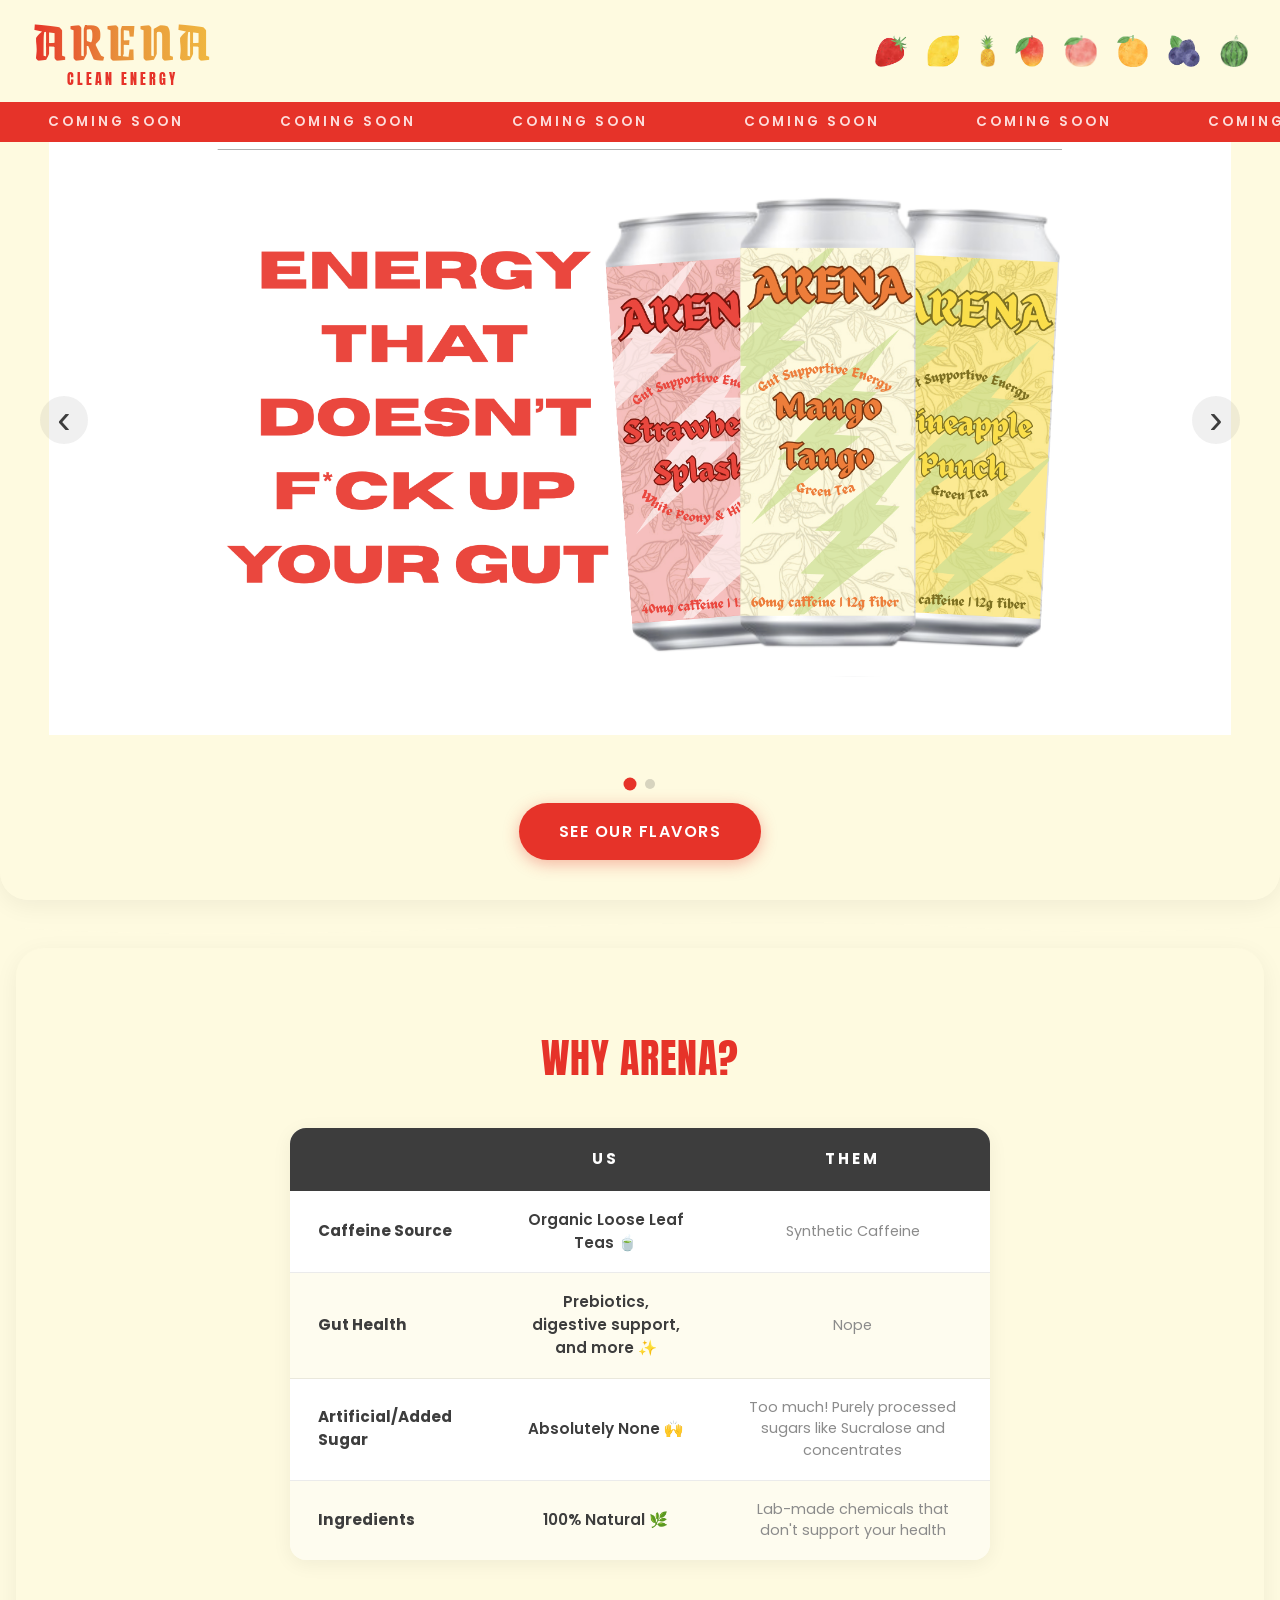
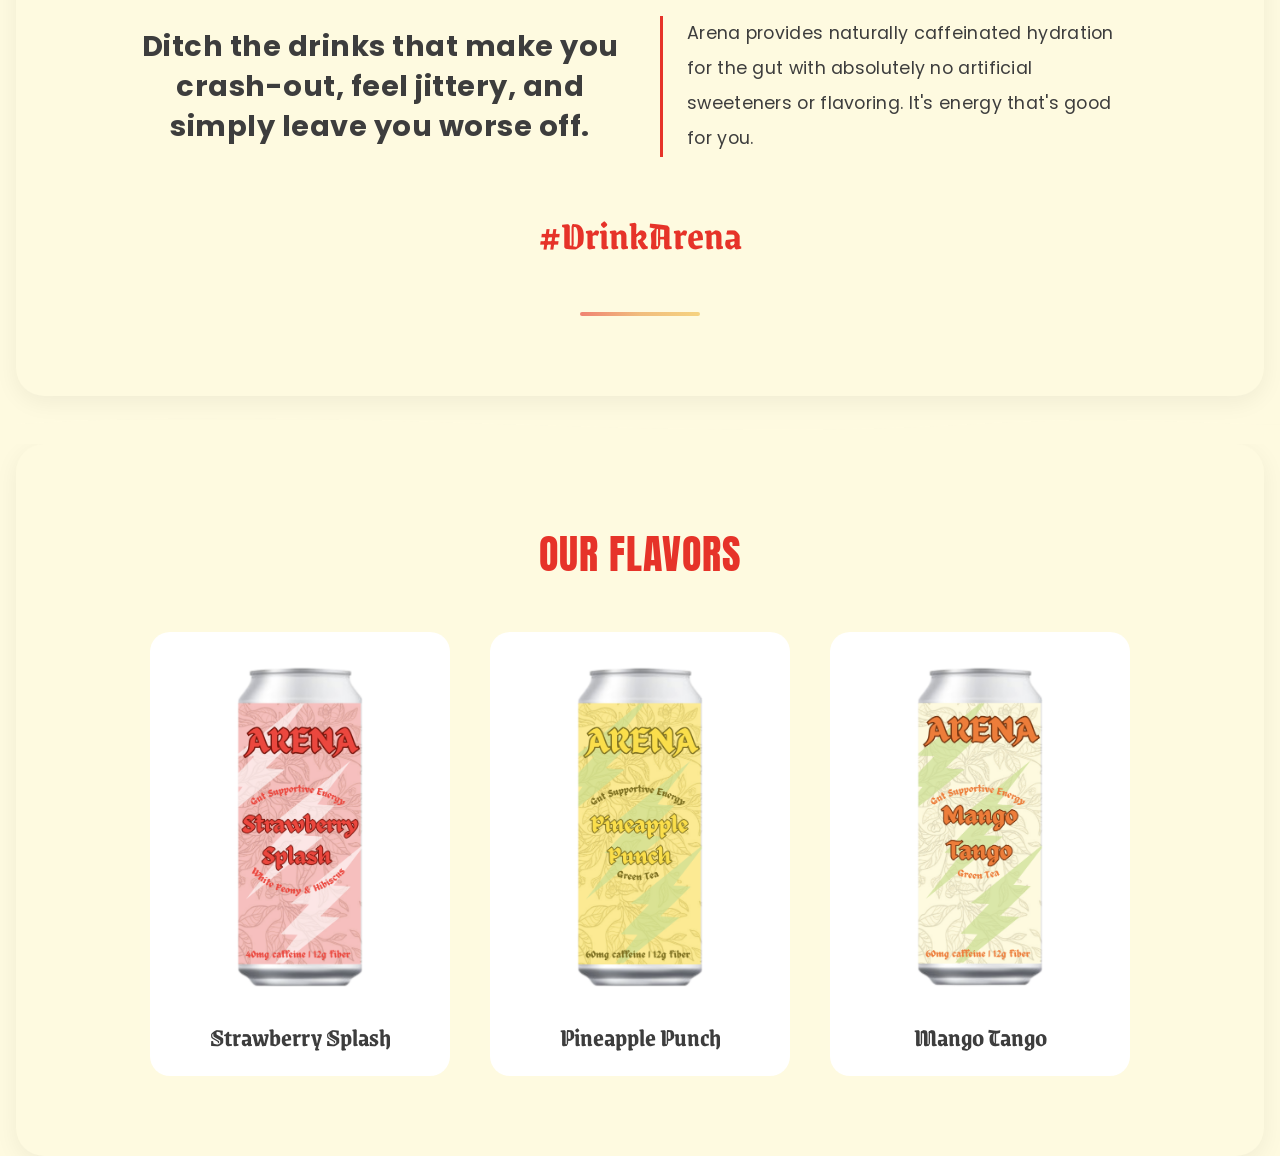
==== commit a30669fa: "Update branding and UI: ARENA caps, Anton headings, flavor card hover effects, popup font overrides," ====
--- a/index.html
+++ b/index.html
@@ -4,7 +4,7 @@
   <meta charset="UTF-8">
   <meta name="viewport" content="width=device-width, initial-scale=1.0">
   <title>Arena | Clean Energy</title>
-  <link href="https://fonts.googleapis.com/css2?family=Poppins:wght@400;600;700&family=Grenze+Gotisch:wght@400;700&display=swap" rel="stylesheet">
+  <link href="https://fonts.googleapis.com/css2?family=Poppins:wght@400;600;700&family=Grenze+Gotisch:wght@400;700&family=Anton&display=swap" rel="stylesheet">
   <link rel="stylesheet" href="styles.css">
 </head>
 <body>
@@ -12,7 +12,7 @@
     <header class="site-header">
         <div class="brand-row">
             <div class="brand">
-                <span class="brand-name">Arena</span>
+                <span class="brand-name">ARENA</span>
                 <span class="brand-tagline">Clean Energy</span>
             </div>
             <div class="fruit-strip">
@@ -121,15 +121,15 @@
     <section class="flavors" id="flavors">
         <h2 class="reveal">Our Flavors</h2>
         <div class="flavors-grid">
-            <div class="flavor-card reveal">
+            <div class="flavor-card flavor-strawberry reveal">
                 <img src="images/strawberry-splash.png" alt="Arena Strawberry Splash can">
                 <h3>Strawberry Splash</h3>
             </div>
-            <div class="flavor-card reveal">
+            <div class="flavor-card flavor-pineapple reveal">
                 <img src="images/pineapple-punch.png" alt="Arena Pineapple Punch can">
                 <h3>Pineapple Punch</h3>
             </div>
-            <div class="flavor-card reveal">
+            <div class="flavor-card flavor-mango reveal">
                 <img src="images/mango-tango.png" alt="Arena Mango Tango can">
                 <h3>Mango Tango</h3>
             </div>
@@ -161,6 +161,8 @@
         entries.forEach(entry => {
           if (entry.isIntersecting) {
             entry.target.classList.add('visible');
+          } else {
+            entry.target.classList.remove('visible');
           }
         });
       }, { threshold: 0.15 });
--- a/styles.css
+++ b/styles.css
@@ -56,12 +56,12 @@
   }
 
   .brand-tagline {
-    font-family: 'Poppins', sans-serif;
-    font-size: 1rem;
+    font-family: 'Anton', sans-serif;
+    font-size: 0.9rem;
     font-weight: 400;
     letter-spacing: 3px;
     text-transform: uppercase;
-    color: #6B6B6B;
+    color: #E63329;
   }
 
   /* Fruit strip */
@@ -333,10 +333,11 @@
   }
 
   .why-arena h2 {
-    font-family: 'Poppins', sans-serif;
+    font-family: 'Anton', sans-serif;
     font-size: 2.5rem;
-    font-weight: 700;
+    font-weight: 400;
     letter-spacing: 1px;
+    text-transform: uppercase;
     color: #E63329;
     margin-bottom: 40px;
   }
@@ -381,7 +382,7 @@
   }
 
   thead th:nth-child(2) {
-    color: #F0B840;
+    color: #fff;
   }
 
   tbody tr {
@@ -414,7 +415,7 @@
   }
 
   tbody td:nth-child(2) {
-    color: #E63329;
+    color: #3D3D3D;
     font-weight: 600;
   }
 
@@ -483,10 +484,11 @@
   }
 
   .flavors h2 {
-    font-family: 'Poppins', sans-serif;
+    font-family: 'Anton', sans-serif;
     font-size: 2.5rem;
-    font-weight: 700;
+    font-weight: 400;
     letter-spacing: 1px;
+    text-transform: uppercase;
     color: #E63329;
     margin-bottom: 48px;
   }
@@ -509,27 +511,22 @@
     display: flex;
     flex-direction: column;
     align-items: center;
+    background: #fff;
+    border-radius: 20px;
+    padding: 20px;
+    transition: transform 0.3s cubic-bezier(0.34, 1.56, 0.64, 1), box-shadow 0.3s, background 0.3s;
   }
 
   .flavor-card img {
     width: 100%;
     height: 350px;
     object-fit: contain;
-    border-radius: 16px;
+    border-radius: 12px;
     margin-bottom: 16px;
-    transition: transform 0.3s cubic-bezier(0.34, 1.56, 0.64, 1), box-shadow 0.3s;
-  }
-
-  .flavor-card {
-    transition: transform 0.3s cubic-bezier(0.34, 1.56, 0.64, 1);
   }
 
   .flavor-card:hover {
     transform: translateY(-10px);
-  }
-
-  .flavor-card:hover img {
-    box-shadow: 0 12px 32px rgba(230, 51, 41, 0.2);
   }
 
   .flavor-card h3 {
@@ -539,8 +536,31 @@
     transition: color 0.3s;
   }
 
-  .flavor-card:hover h3 {
-    color: #E63329;
+  /* Strawberry - pink */
+  .flavor-card.flavor-strawberry:hover {
+    background: #FDDCDA;
+    box-shadow: 0 12px 32px rgba(232, 130, 130, 0.3);
+  }
+  .flavor-card.flavor-strawberry:hover h3 {
+    color: #D64550;
+  }
+
+  /* Pineapple - yellow */
+  .flavor-card.flavor-pineapple:hover {
+    background: #FFF5CC;
+    box-shadow: 0 12px 32px rgba(240, 184, 64, 0.3);
+  }
+  .flavor-card.flavor-pineapple:hover h3 {
+    color: #C9960A;
+  }
+
+  /* Mango - orange */
+  .flavor-card.flavor-mango:hover {
+    background: #FDEBD0;
+    box-shadow: 0 12px 32px rgba(232, 148, 60, 0.3);
+  }
+  .flavor-card.flavor-mango:hover h3 {
+    color: #D47E2A;
   }
 
   /* Scroll-triggered reveal */
@@ -563,3 +583,32 @@
   tbody tr.reveal:nth-child(2) { transition-delay: 0.1s; }
   tbody tr.reveal:nth-child(3) { transition-delay: 0.2s; }
   tbody tr.reveal:nth-child(4) { transition-delay: 0.3s; }
+
+  /* Kit/ConvertKit popup form font overrides */
+  .formkit-form[data-uid="e4d9ce2c01"] {
+    font-family: 'Poppins', sans-serif !important;
+  }
+
+  .formkit-form[data-uid="e4d9ce2c01"] .formkit-header h2 {
+    font-family: 'Anton', sans-serif !important;
+    text-transform: uppercase !important;
+    letter-spacing: 4px !important;
+  }
+
+  .formkit-form[data-uid="e4d9ce2c01"] .formkit-subheader p {
+    font-family: 'Poppins', sans-serif !important;
+  }
+
+  .formkit-form[data-uid="e4d9ce2c01"] .formkit-input {
+    font-family: 'Poppins', sans-serif !important;
+  }
+
+  .formkit-form[data-uid="e4d9ce2c01"] .formkit-submit span {
+    font-family: 'Anton', sans-serif !important;
+    text-transform: uppercase !important;
+    letter-spacing: 3px !important;
+  }
+
+  .formkit-form[data-uid="e4d9ce2c01"] .formkit-guarantee p {
+    font-family: 'Poppins', sans-serif !important;
+  }
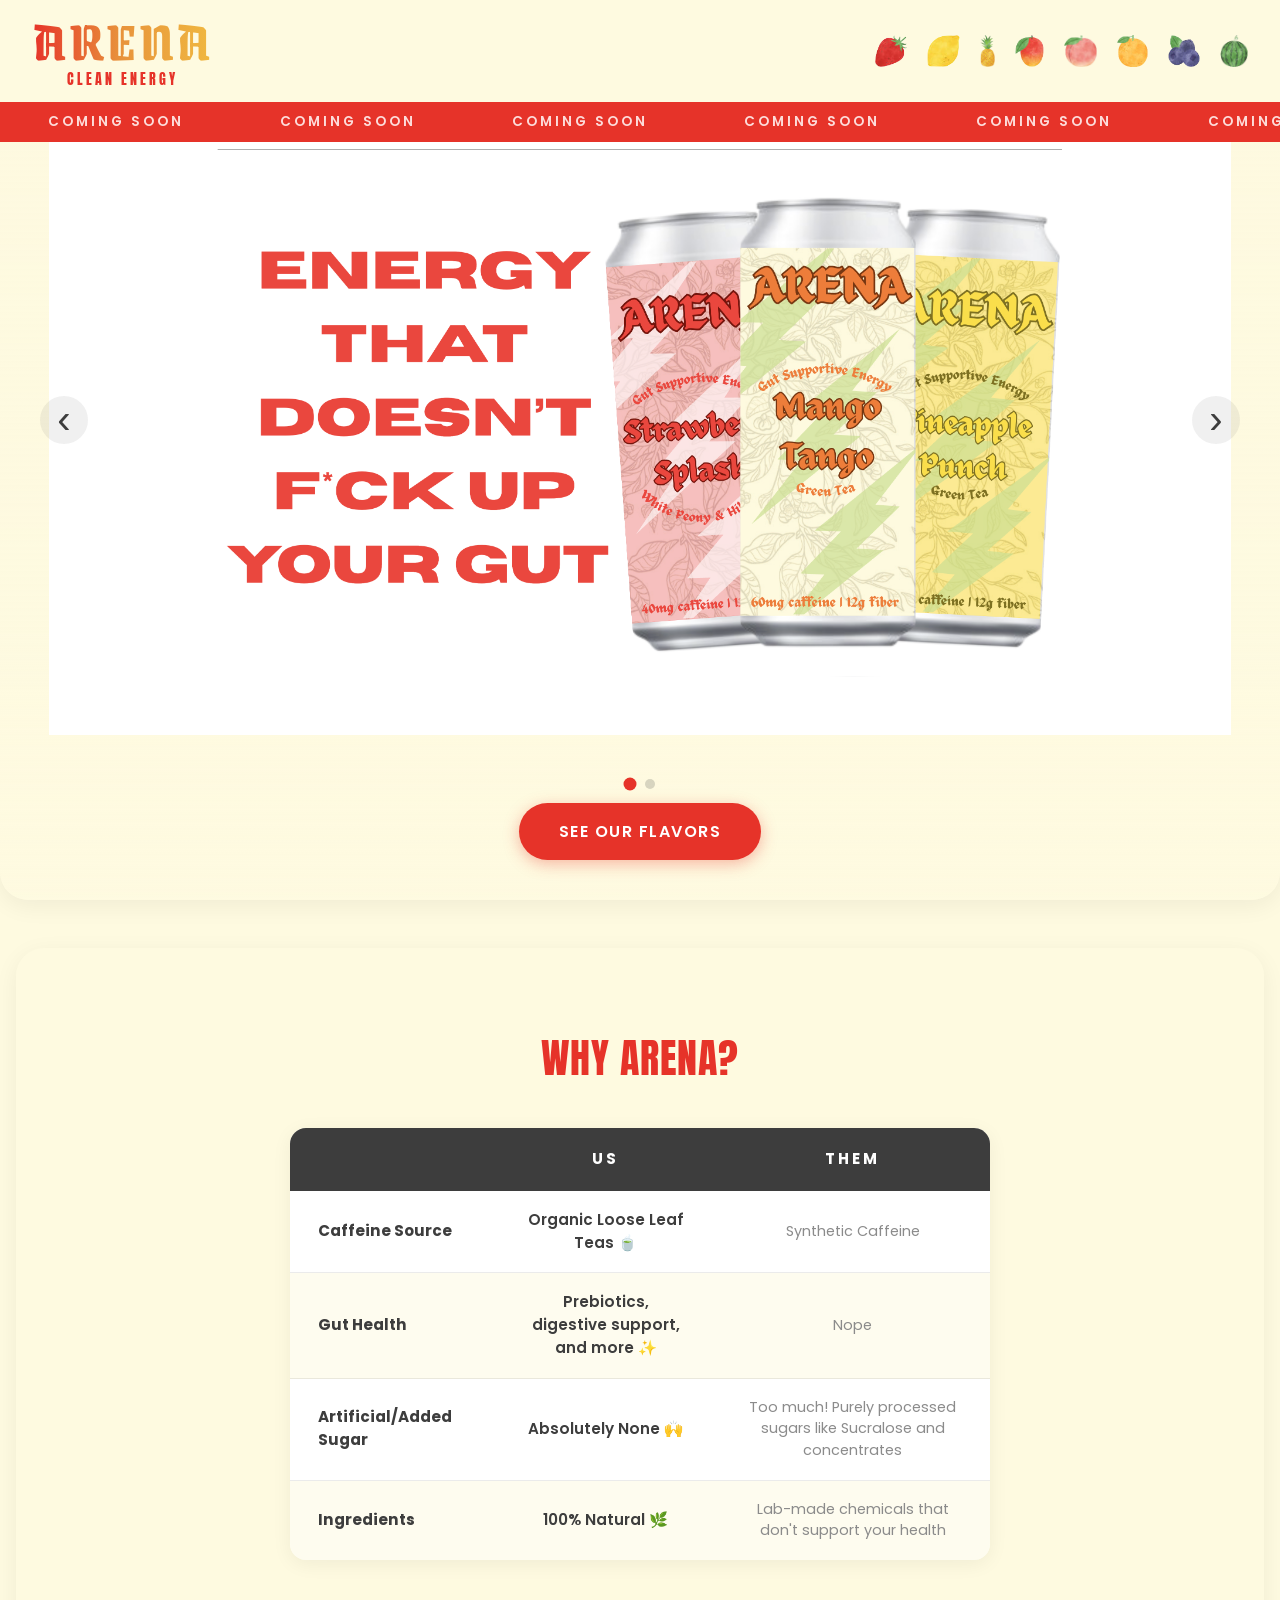
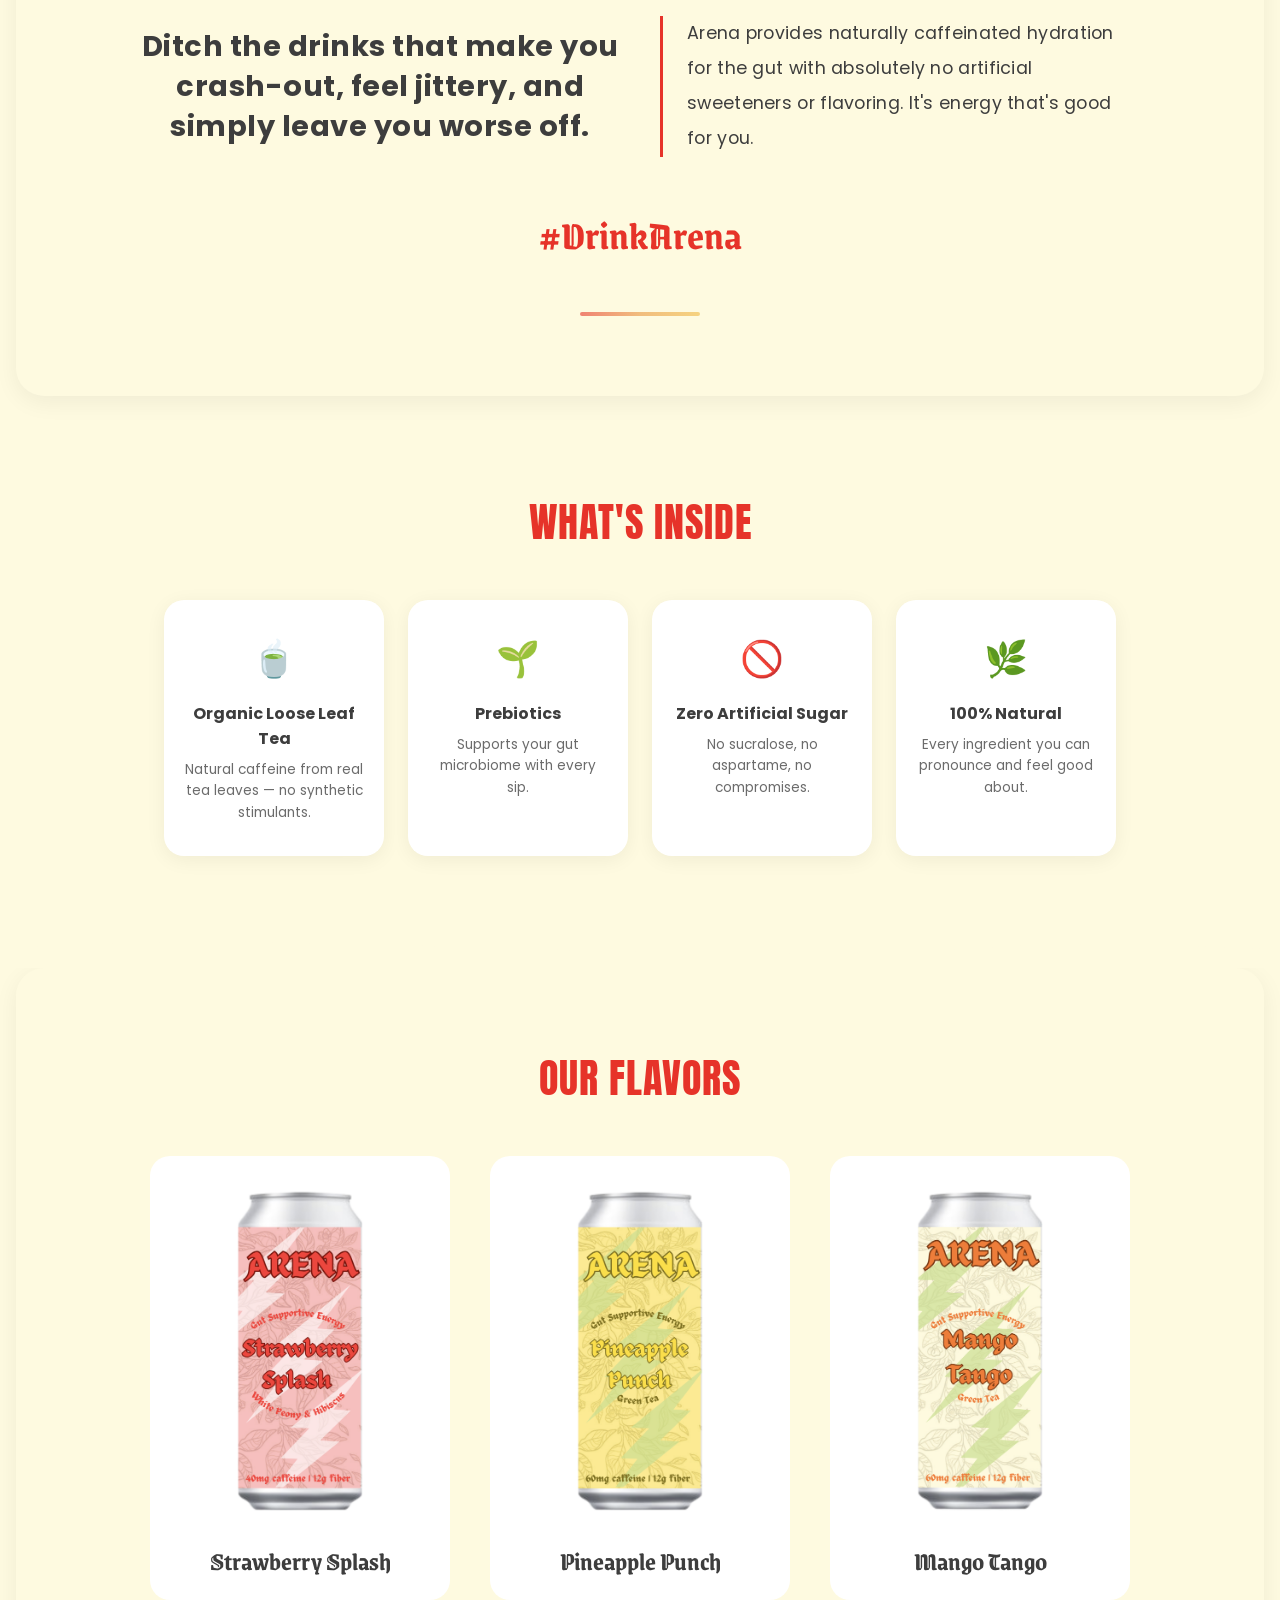
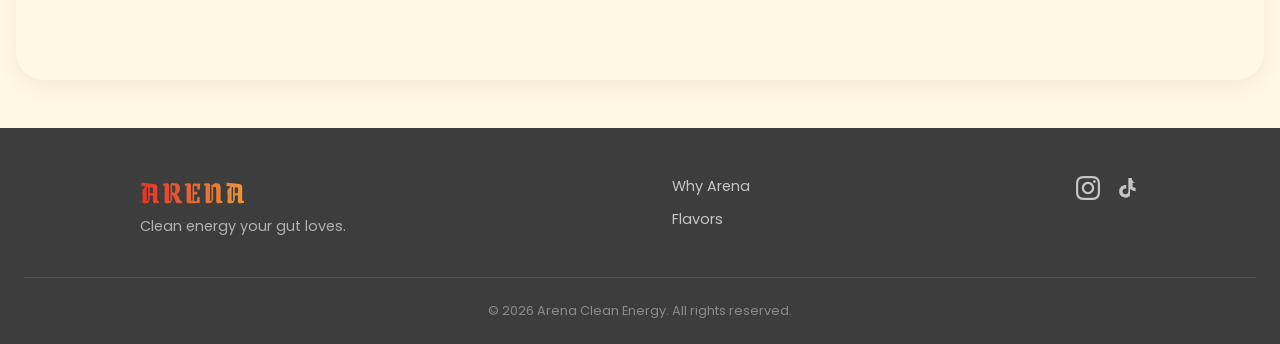
==== commit 2958b88e: "Add mobile responsiveness, footer, favicon, meta tags, sticky header, benefits section, and carousel" ====
--- a/index.html
+++ b/index.html
@@ -4,6 +4,13 @@
   <meta charset="UTF-8">
   <meta name="viewport" content="width=device-width, initial-scale=1.0">
   <title>Arena | Clean Energy</title>
+  <link rel="icon" type="image/svg+xml" href="favicon.svg">
+  <meta name="description" content="Arena Clean Energy — naturally caffeinated hydration your gut loves. No artificial sweeteners, no synthetic caffeine. Coming soon.">
+  <meta property="og:title" content="Arena | Clean Energy">
+  <meta property="og:description" content="Naturally caffeinated hydration your gut loves. No artificial sweeteners, no synthetic caffeine.">
+  <meta property="og:image" content="images/carousel-1.png">
+  <meta property="og:type" content="website">
+  <meta name="twitter:card" content="summary_large_image">
   <link href="https://fonts.googleapis.com/css2?family=Poppins:wght@400;600;700&family=Grenze+Gotisch:wght@400;700&family=Anton&display=swap" rel="stylesheet">
   <link rel="stylesheet" href="styles.css">
 </head>
@@ -114,6 +121,32 @@
     
     </section>
 
+    <section class="benefits" id="benefits">
+        <h2 class="reveal">What's Inside</h2>
+        <div class="benefits-grid">
+            <div class="benefit-card reveal">
+                <span class="benefit-icon">&#x1F375;</span>
+                <h3>Organic Loose Leaf Tea</h3>
+                <p>Natural caffeine from real tea leaves — no synthetic stimulants.</p>
+            </div>
+            <div class="benefit-card reveal">
+                <span class="benefit-icon">&#x1F331;</span>
+                <h3>Prebiotics</h3>
+                <p>Supports your gut microbiome with every sip.</p>
+            </div>
+            <div class="benefit-card reveal">
+                <span class="benefit-icon">&#x1F6AB;</span>
+                <h3>Zero Artificial Sugar</h3>
+                <p>No sucralose, no aspartame, no compromises.</p>
+            </div>
+            <div class="benefit-card reveal">
+                <span class="benefit-icon">&#x1F33F;</span>
+                <h3>100% Natural</h3>
+                <p>Every ingredient you can pronounce and feel good about.</p>
+            </div>
+        </div>
+    </section>
+
     <svg class="wave-divider" viewBox="0 0 1440 60" preserveAspectRatio="none" xmlns="http://www.w3.org/2000/svg">
       <path d="M0,30 C360,0 720,60 1080,30 C1260,15 1380,35 1440,30 L1440,60 L0,60 Z" fill="#FEFAE0"/>
     </svg>
@@ -135,6 +168,30 @@
             </div>
         </div>
     </section>
+
+    <footer class="site-footer">
+        <div class="footer-content">
+            <div class="footer-brand">
+                <span class="brand-name">ARENA</span>
+                <p>Clean energy your gut loves.</p>
+            </div>
+            <div class="footer-links">
+                <a href="#why-arena">Why Arena</a>
+                <a href="#flavors">Flavors</a>
+            </div>
+            <div class="footer-social">
+                <a href="#" aria-label="Instagram" class="social-link">
+                    <svg width="24" height="24" viewBox="0 0 24 24" fill="currentColor"><path d="M12 2.163c3.204 0 3.584.012 4.85.07 3.252.148 4.771 1.691 4.919 4.919.058 1.265.069 1.645.069 4.849 0 3.205-.012 3.584-.069 4.849-.149 3.225-1.664 4.771-4.919 4.919-1.266.058-1.644.07-4.85.07-3.204 0-3.584-.012-4.849-.07-3.26-.149-4.771-1.699-4.919-4.92-.058-1.265-.07-1.644-.07-4.849 0-3.204.013-3.583.07-4.849.149-3.227 1.664-4.771 4.919-4.919 1.266-.057 1.645-.069 4.849-.069zm0-2.163c-3.259 0-3.667.014-4.947.072-4.358.2-6.78 2.618-6.98 6.98-.059 1.281-.073 1.689-.073 4.948 0 3.259.014 3.668.072 4.948.2 4.358 2.618 6.78 6.98 6.98 1.281.058 1.689.072 4.948.072 3.259 0 3.668-.014 4.948-.072 4.354-.2 6.782-2.618 6.979-6.98.059-1.28.073-1.689.073-4.948 0-3.259-.014-3.667-.072-4.947-.196-4.354-2.617-6.78-6.979-6.98-1.281-.059-1.69-.073-4.949-.073zm0 5.838c-3.403 0-6.162 2.759-6.162 6.162s2.759 6.163 6.162 6.163 6.162-2.759 6.162-6.163c0-3.403-2.759-6.162-6.162-6.162zm0 10.162c-2.209 0-4-1.79-4-4 0-2.209 1.791-4 4-4s4 1.791 4 4c0 2.21-1.791 4-4 4zm6.406-11.845c-.796 0-1.441.645-1.441 1.44s.645 1.44 1.441 1.44c.795 0 1.439-.645 1.439-1.44s-.644-1.44-1.439-1.44z"/></svg>
+                </a>
+                <a href="#" aria-label="TikTok" class="social-link">
+                    <svg width="24" height="24" viewBox="0 0 24 24" fill="currentColor"><path d="M19.59 6.69a4.83 4.83 0 01-3.77-4.25V2h-3.45v13.67a2.89 2.89 0 01-2.88 2.5 2.89 2.89 0 01-2.89-2.89 2.89 2.89 0 012.89-2.89c.28 0 .54.04.79.1v-3.5a6.37 6.37 0 00-.79-.05A6.34 6.34 0 003.15 15.2a6.34 6.34 0 0010.86 4.48V13a8.28 8.28 0 005.58 2.17v-3.44a4.85 4.85 0 01-1.64-.29 4.82 4.82 0 01-1.36-.75v-4z"/></svg>
+                </a>
+            </div>
+        </div>
+        <div class="footer-bottom">
+            <p>&copy; 2026 Arena Clean Energy. All rights reserved.</p>
+        </div>
+    </footer>
 
     <script>
       // Carousel
@@ -152,9 +209,22 @@
         dots[current].classList.add('active');
       }
 
-      prevBtn.addEventListener('click', () => goToSlide(current - 1));
-      nextBtn.addEventListener('click', () => goToSlide(current + 1));
-      dots.forEach((dot, i) => dot.addEventListener('click', () => goToSlide(i)));
+      prevBtn.addEventListener('click', () => { goToSlide(current - 1); resetAutoplay(); });
+      nextBtn.addEventListener('click', () => { goToSlide(current + 1); resetAutoplay(); });
+      dots.forEach((dot, i) => dot.addEventListener('click', () => { goToSlide(i); resetAutoplay(); }));
+
+      // Auto-advance carousel every 5s
+      let autoplay = setInterval(() => goToSlide(current + 1), 5000);
+      function resetAutoplay() {
+        clearInterval(autoplay);
+        autoplay = setInterval(() => goToSlide(current + 1), 5000);
+      }
+
+      // Sticky header shadow on scroll
+      const header = document.querySelector('.site-header');
+      window.addEventListener('scroll', () => {
+        header.classList.toggle('scrolled', window.scrollY > 20);
+      });
 
       // Scroll reveal
       const observer = new IntersectionObserver((entries) => {
--- a/styles.css
+++ b/styles.css
@@ -12,17 +12,28 @@
     font-family: 'Poppins', sans-serif;
     background-color: #FEFAE0;
     color: #3D3D3D;
+    opacity: 0;
+    animation: pageLoad 0.6s ease-out 0.2s forwards;
+  }
+
+  @keyframes pageLoad {
+    to { opacity: 1; }
   }
 
   /* Site header / brand */
   .site-header {
-    position: absolute;
+    position: fixed;
     top: 0;
     left: 0;
     width: 100%;
     z-index: 100;
     pointer-events: none;
     background-color: #FEFAE0;
+    transition: box-shadow 0.3s;
+  }
+
+  .site-header.scrolled {
+    box-shadow: 0 2px 16px rgba(0, 0, 0, 0.08);
   }
 
   .brand-row {
@@ -70,7 +81,7 @@
     align-items: center;
     justify-content: flex-end;
     gap: 20px;
-    overflow: hidden;
+    overflow: visible;
     flex-wrap: wrap;
   }
 
@@ -474,6 +485,64 @@
     color: #E63329;
   }
 
+  /* Benefits / What's Inside */
+  .benefits {
+    padding: 80px 24px;
+    text-align: center;
+    max-width: 1000px;
+    margin: 0 auto;
+  }
+
+  .benefits h2 {
+    font-family: 'Anton', sans-serif;
+    font-size: 2.5rem;
+    font-weight: 400;
+    letter-spacing: 1px;
+    text-transform: uppercase;
+    color: #E63329;
+    margin-bottom: 48px;
+  }
+
+  .benefits-grid {
+    display: grid;
+    grid-template-columns: repeat(4, 1fr);
+    gap: 24px;
+  }
+
+  .benefit-card {
+    background: #fff;
+    border-radius: 20px;
+    padding: 32px 20px;
+    box-shadow: 0 4px 20px rgba(0, 0, 0, 0.06);
+    transition: transform 0.3s cubic-bezier(0.34, 1.56, 0.64, 1), box-shadow 0.3s;
+  }
+
+  .benefit-card:hover {
+    transform: translateY(-6px);
+    box-shadow: 0 8px 28px rgba(0, 0, 0, 0.1);
+  }
+
+  .benefit-icon {
+    font-size: 2.2rem;
+    display: block;
+    margin-bottom: 16px;
+  }
+
+  .benefit-card h3 {
+    font-family: 'Poppins', sans-serif;
+    font-size: 1rem;
+    font-weight: 700;
+    color: #3D3D3D;
+    margin-bottom: 8px;
+  }
+
+  .benefit-card p {
+    font-family: 'Poppins', sans-serif;
+    font-size: 0.85rem;
+    color: #6B6B6B;
+    line-height: 1.6;
+  }
+
   .flavors {
     padding: 80px 24px;
     text-align: center;
@@ -584,6 +653,272 @@
   tbody tr.reveal:nth-child(3) { transition-delay: 0.2s; }
   tbody tr.reveal:nth-child(4) { transition-delay: 0.3s; }
 
+  /* Footer */
+  .site-footer {
+    background: #3D3D3D;
+    color: #fff;
+    padding: 48px 24px 0;
+    margin-top: 48px;
+  }
+
+  .footer-content {
+    max-width: 1000px;
+    margin: 0 auto;
+    display: flex;
+    justify-content: space-between;
+    align-items: flex-start;
+    gap: 40px;
+    flex-wrap: wrap;
+  }
+
+  .footer-brand .brand-name {
+    font-size: 2rem;
+    display: block;
+    margin-bottom: 8px;
+  }
+
+  .footer-brand p {
+    font-family: 'Poppins', sans-serif;
+    font-size: 0.9rem;
+    color: rgba(255, 255, 255, 0.6);
+  }
+
+  .footer-links {
+    display: flex;
+    flex-direction: column;
+    gap: 12px;
+  }
+
+  .footer-links a {
+    font-family: 'Poppins', sans-serif;
+    font-size: 0.9rem;
+    color: rgba(255, 255, 255, 0.7);
+    text-decoration: none;
+    transition: color 0.2s;
+  }
+
+  .footer-links a:hover {
+    color: #fff;
+  }
+
+  .footer-social {
+    display: flex;
+    gap: 16px;
+  }
+
+  .social-link {
+    color: rgba(255, 255, 255, 0.7);
+    transition: color 0.2s, transform 0.2s;
+  }
+
+  .social-link:hover {
+    color: #E63329;
+    transform: scale(1.15);
+  }
+
+  .footer-bottom {
+    text-align: center;
+    padding: 24px 0;
+    margin-top: 40px;
+    border-top: 1px solid rgba(255, 255, 255, 0.1);
+  }
+
+  .footer-bottom p {
+    font-family: 'Poppins', sans-serif;
+    font-size: 0.8rem;
+    color: rgba(255, 255, 255, 0.4);
+  }
+
+  /* ===== Responsive / Mobile ===== */
+  @media (max-width: 768px) {
+    .brand-row {
+      padding: 10px 16px;
+      gap: 12px;
+    }
+
+    .brand-name {
+      font-size: 2.2rem;
+    }
+
+    .brand-tagline {
+      font-size: 0.7rem;
+      letter-spacing: 2px;
+    }
+
+    .fruit-strip {
+      gap: 10px;
+    }
+
+    .fruit-strip img {
+      height: 22px;
+    }
+
+    .marquee-track span {
+      font-size: 0.75rem;
+      padding: 0 24px;
+    }
+
+    .hero {
+      min-height: 80vh;
+      padding: 0 16px 32px;
+    }
+
+    .carousel {
+      margin-top: 50px;
+    }
+
+    .carousel-slides {
+      height: 50vh;
+    }
+
+    .carousel-btn {
+      width: 36px;
+      height: 36px;
+      font-size: 1.8rem;
+    }
+
+    .carousel-prev { left: 8px; }
+    .carousel-next { right: 8px; }
+
+    .hero-cta {
+      padding: 14px 32px;
+      font-size: 0.9rem;
+    }
+
+    .why-arena {
+      padding: 48px 16px;
+      margin: 0 8px 12px;
+      border-radius: 20px;
+    }
+
+    .why-arena h2,
+    .flavors h2,
+    .benefits h2 {
+      font-size: 1.8rem;
+    }
+
+    .benefits {
+      padding: 48px 16px;
+    }
+
+    .benefits-grid {
+      grid-template-columns: repeat(2, 1fr);
+      gap: 16px;
+    }
+
+    th, td {
+      padding: 12px 10px;
+      font-size: 0.8rem;
+    }
+
+    thead th {
+      font-size: 0.75rem;
+      letter-spacing: 2px;
+      padding: 14px 10px;
+    }
+
+    .why-message {
+      grid-template-columns: 1fr;
+      gap: 24px;
+      margin-top: 36px;
+    }
+
+    .why-message p:first-child {
+      font-size: 1.3rem;
+    }
+
+    .why-message p:nth-child(2) {
+      font-size: 0.95rem;
+      line-height: 1.8;
+    }
+
+    .why-message .hashtag {
+      font-size: 1.8rem;
+    }
+
+    .flavors {
+      padding: 48px 16px;
+      margin: 0 8px;
+      border-radius: 20px;
+    }
+
+    .flavors-grid {
+      gap: 20px;
+    }
+
+    .flavor-card {
+      min-width: 200px;
+      max-width: 100%;
+      padding: 16px;
+    }
+
+    .flavor-card img {
+      height: 250px;
+    }
+
+    .flavor-card h3 {
+      font-size: 1.3rem;
+    }
+
+    .footer-content {
+      flex-direction: column;
+      align-items: center;
+      text-align: center;
+      gap: 24px;
+    }
+
+    .footer-links {
+      flex-direction: row;
+      gap: 24px;
+    }
+
+    .site-footer {
+      padding: 36px 16px 0;
+    }
+  }
+
+  @media (max-width: 480px) {
+    .brand-name {
+      font-size: 1.8rem;
+    }
+
+    .fruit-strip img {
+      height: 18px;
+    }
+
+    .fruit-strip {
+      gap: 8px;
+    }
+
+    .carousel-slides {
+      height: 40vh;
+    }
+
+    .hero-cta {
+      padding: 12px 28px;
+      font-size: 0.85rem;
+    }
+
+    .why-arena h2,
+    .flavors h2,
+    .benefits h2 {
+      font-size: 1.5rem;
+    }
+
+    .benefits-grid {
+      grid-template-columns: 1fr;
+    }
+
+    th, td {
+      padding: 10px 8px;
+      font-size: 0.75rem;
+    }
+
+    .flavor-card img {
+      height: 200px;
+    }
+  }
+
   /* Kit/ConvertKit popup form font overrides */
   .formkit-form[data-uid="e4d9ce2c01"] {
     font-family: 'Poppins', sans-serif !important;
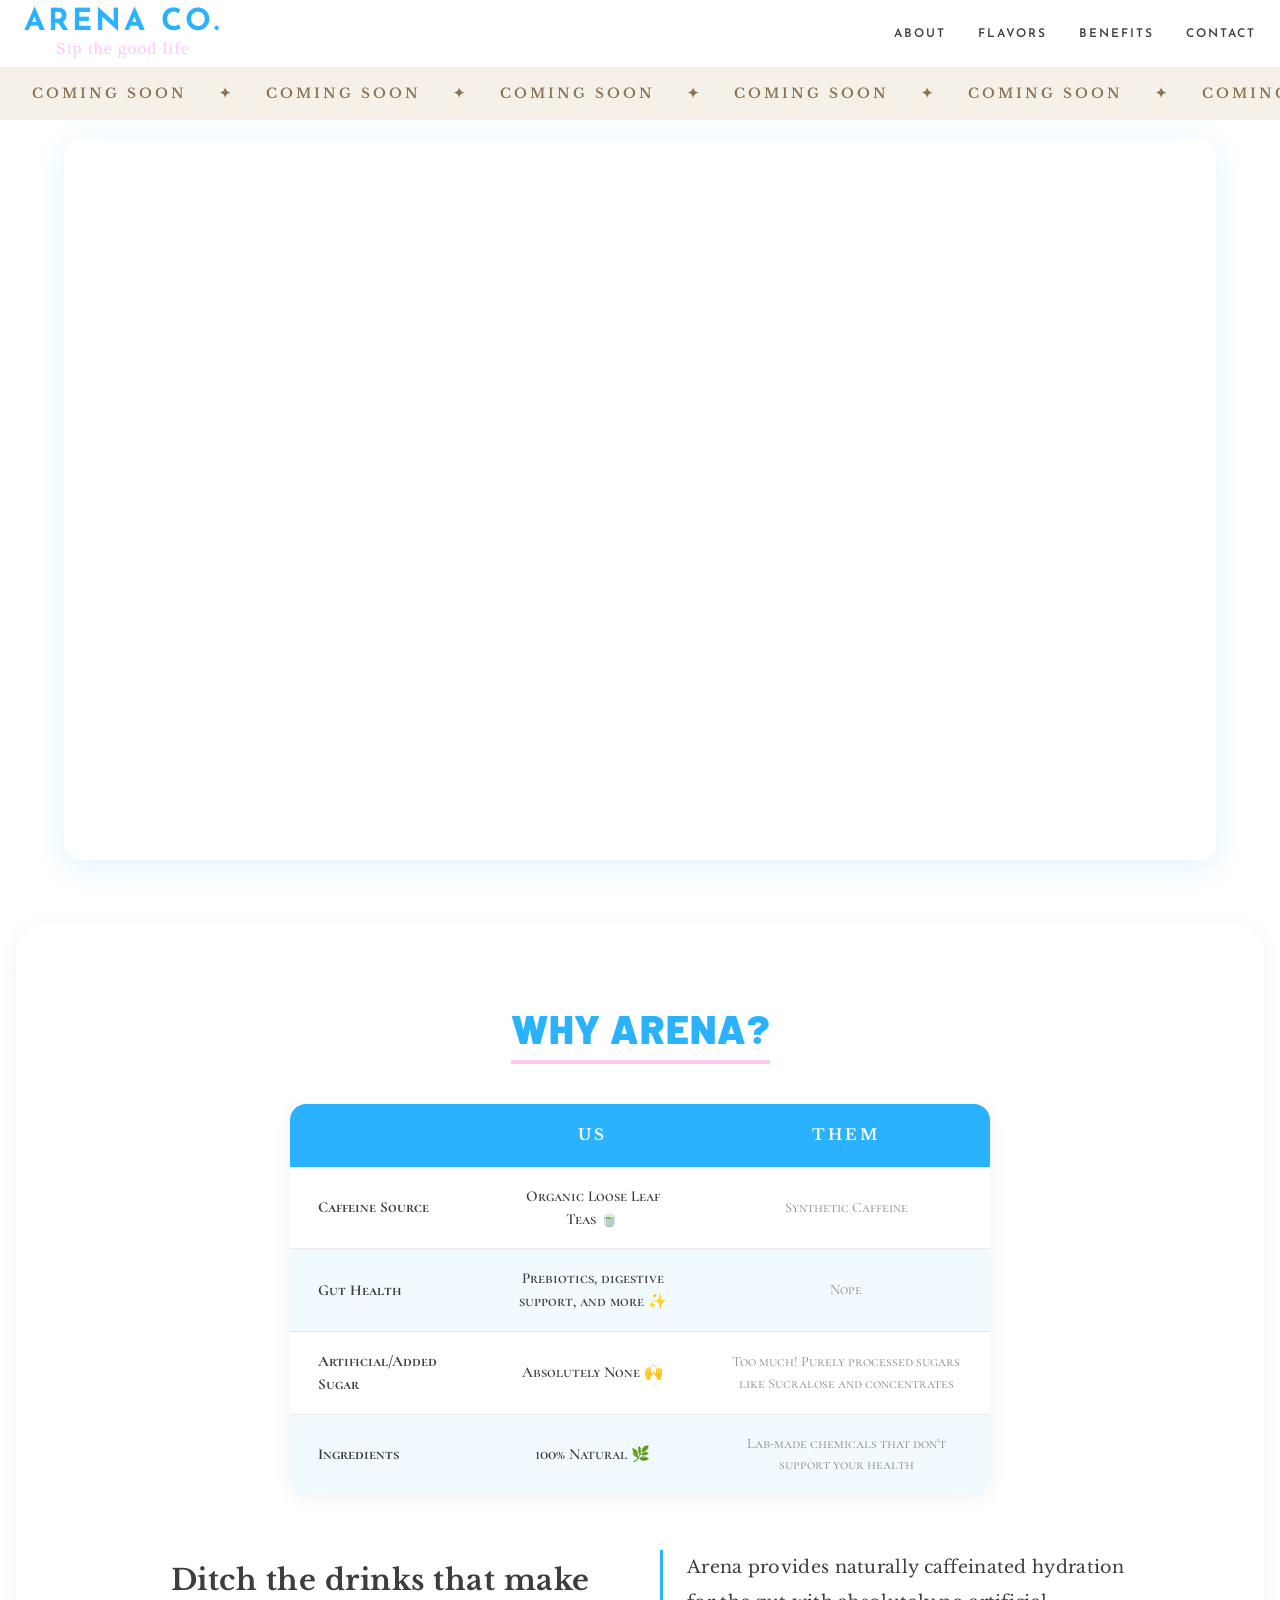
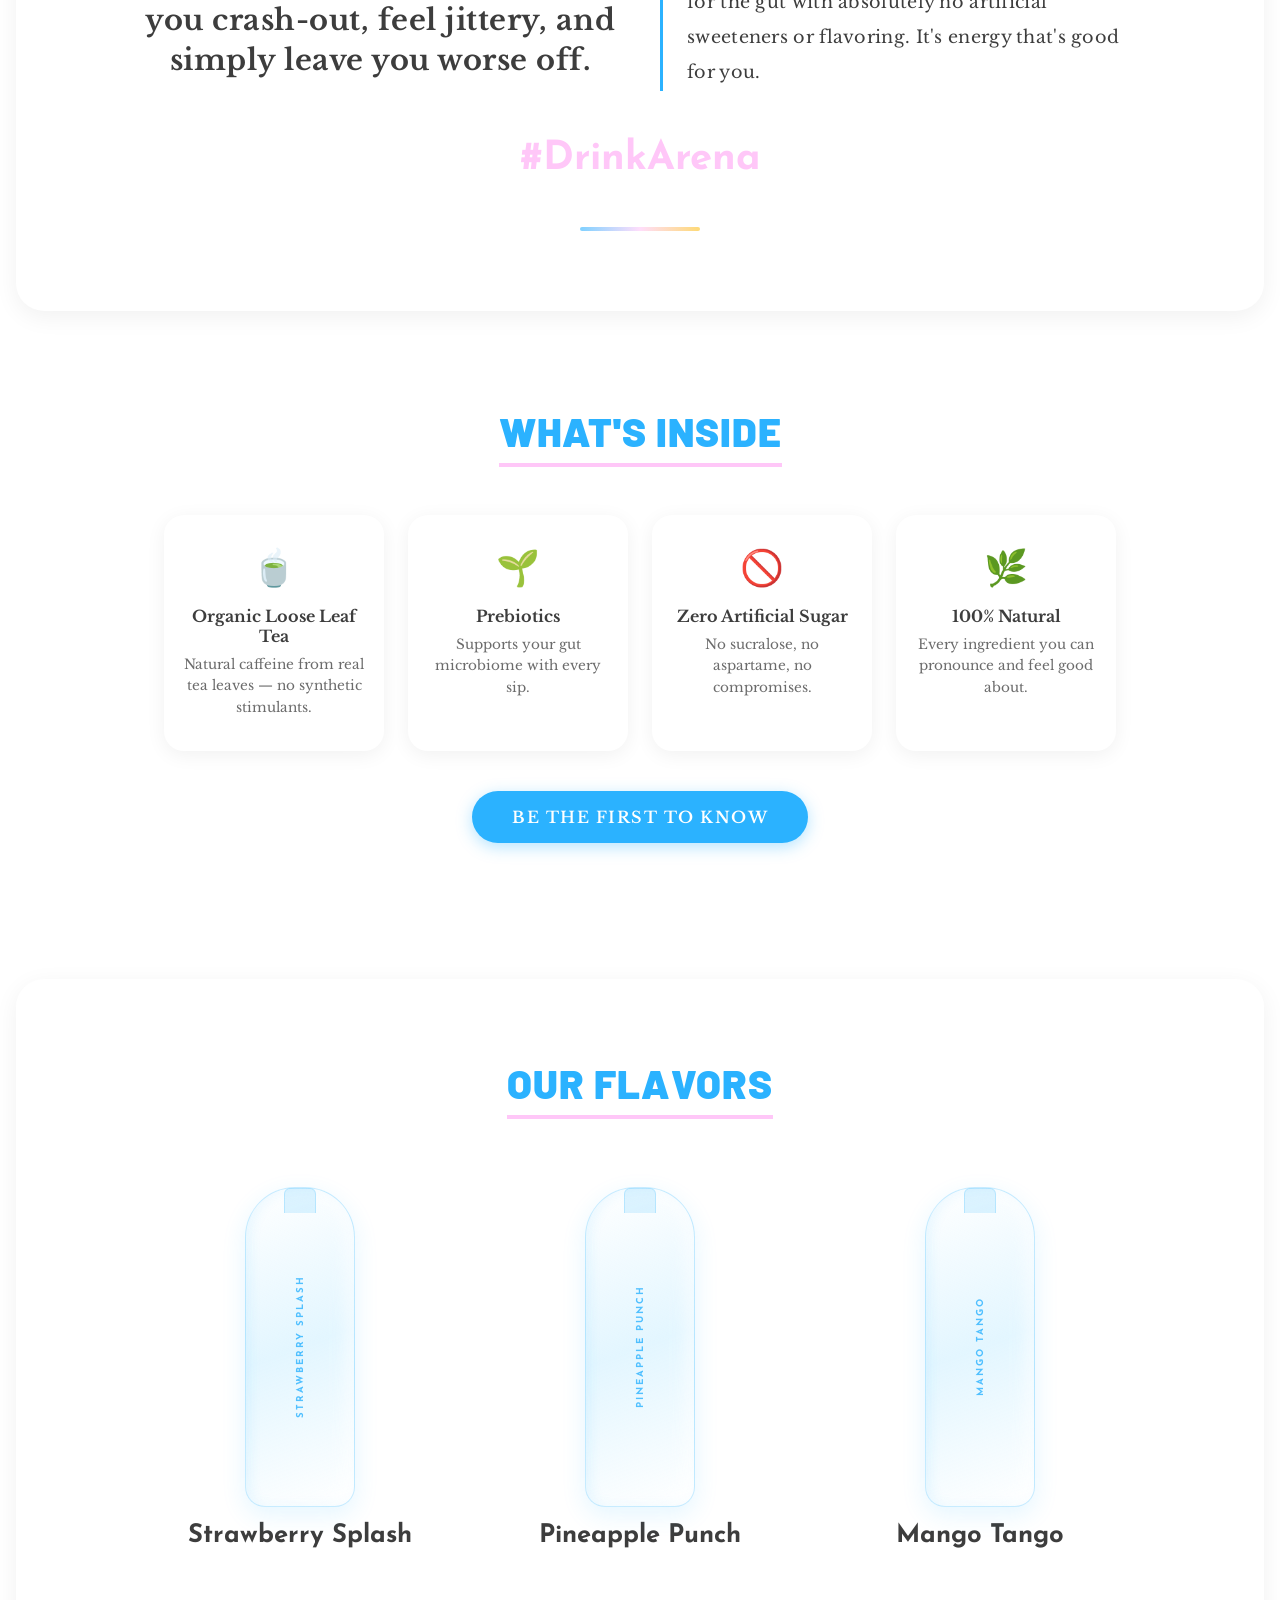
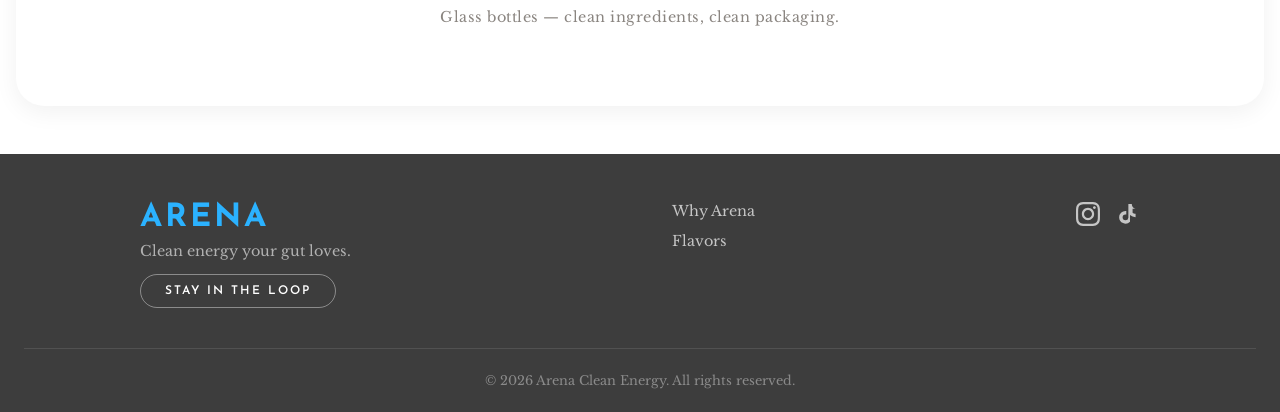
==== commit 53e65f17: "Redesign front page with video hero, curtain intro, and nav updates - Add cream curtain intro animat" ====
--- a/index.html
+++ b/index.html
@@ -8,75 +8,62 @@
   <meta name="description" content="Arena Clean Energy — naturally caffeinated hydration your gut loves. No artificial sweeteners, no synthetic caffeine. Coming soon.">
   <meta property="og:title" content="Arena | Clean Energy">
   <meta property="og:description" content="Naturally caffeinated hydration your gut loves. No artificial sweeteners, no synthetic caffeine.">
-  <meta property="og:image" content="images/carousel-1.png">
+  <meta property="og:image" content="images/beach-hero.png">
   <meta property="og:type" content="website">
   <meta name="twitter:card" content="summary_large_image">
-  <link href="https://fonts.googleapis.com/css2?family=Poppins:wght@400;600;700&family=Grenze+Gotisch:wght@400;700&family=Anton&display=swap" rel="stylesheet">
-  <link rel="stylesheet" href="styles.css">
+  <link href="https://fonts.googleapis.com/css2?family=Barlow:wght@900&family=Josefin+Sans:wght@400;600;700&family=Cormorant+SC:wght@300;400;500;600;700&family=Libre+Baskerville:ital,wght@0,400;0,700;1,400&display=swap" rel="stylesheet">
+  <link rel="stylesheet" href="styles.css?v=21">
 </head>
 <body>
+
+  <!-- Curtain intro -->
+  <div class="curtain curtain-left"></div>
+  <div class="curtain curtain-right"></div>
+  <div class="curtain-text">Something's Brewing</div>
 
     <header class="site-header">
         <div class="brand-row">
             <div class="brand">
-                <span class="brand-name">ARENA</span>
-                <span class="brand-tagline">Clean Energy</span>
-            </div>
-            <div class="fruit-strip">
-                <img src="images/fruits/strawberry.png" alt="Strawberry">
-                <img src="images/fruits/lemon.png" alt="Lemon">
-                <img src="images/fruits/pineapple.png" alt="Pineapple">
-                <img src="images/fruits/mango.png" alt="Mango">
-                <img src="images/fruits/peach.png" alt="Peach">
-                <img src="images/fruits/orange.png" alt="Orange">
-                <img src="images/fruits/blueberry.png" alt="Blueberry">
-                <img src="images/fruits/watermelon.png" alt="Watermelon">
-            </div>
+                <span class="brand-name">ARENA CO.</span>
+                <span class="brand-tagline">Sip the good life</span>
+            </div>
+            <nav class="header-nav">
+                <a href="#why-arena">About</a>
+                <a href="#flavors">Flavors</a>
+                <a href="#benefits">Benefits</a>
+                <a href="#contact">Contact</a>
+            </nav>
         </div>
         <div class="marquee-banner">
             <div class="marquee-track">
-                <span>Coming Soon</span>
-                <span>Coming Soon</span>
-                <span>Coming Soon</span>
-                <span>Coming Soon</span>
-                <span>Coming Soon</span>
-                <span>Coming Soon</span>
-                <span>Coming Soon</span>
-                <span>Coming Soon</span>
-                <span>Coming Soon</span>
-                <span>Coming Soon</span>
-                <span>Coming Soon</span>
-                <span>Coming Soon</span>
-                <span>Coming Soon</span>
-                <span>Coming Soon</span>
-                <span>Coming Soon</span>
-                <span>Coming Soon</span>
+                <span>Coming Soon</span><span class="marquee-star">✦</span>
+                <span>Coming Soon</span><span class="marquee-star">✦</span>
+                <span>Coming Soon</span><span class="marquee-star">✦</span>
+                <span>Coming Soon</span><span class="marquee-star">✦</span>
+                <span>Coming Soon</span><span class="marquee-star">✦</span>
+                <span>Coming Soon</span><span class="marquee-star">✦</span>
+                <span>Coming Soon</span><span class="marquee-star">✦</span>
+                <span>Coming Soon</span><span class="marquee-star">✦</span>
+                <span>Coming Soon</span><span class="marquee-star">✦</span>
+                <span>Coming Soon</span><span class="marquee-star">✦</span>
+                <span>Coming Soon</span><span class="marquee-star">✦</span>
+                <span>Coming Soon</span><span class="marquee-star">✦</span>
+                <span>Coming Soon</span><span class="marquee-star">✦</span>
+                <span>Coming Soon</span><span class="marquee-star">✦</span>
+                <span>Coming Soon</span><span class="marquee-star">✦</span>
+                <span>Coming Soon</span><span class="marquee-star">✦</span>
             </div>
         </div>
     </header>
 
-    <section class="hero">
-        <div class="carousel">
-            <div class="carousel-slides">
-                <div class="carousel-slide active">
-                    <img src="images/carousel-1.png" alt="Arena Energy Products">
-                </div>
-                <div class="carousel-slide">
-                    <img src="images/Screenshot 2026-02-19 at 1.39.01 AM.png" alt="Arena Flavor Guide">
-                </div>
-            </div>
-            <button class="carousel-btn carousel-prev" aria-label="Previous">&lsaquo;</button>
-            <button class="carousel-btn carousel-next" aria-label="Next">&rsaquo;</button>
-            <div class="carousel-dots">
-                <span class="dot active"></span>
-                <span class="dot"></span>
-            </div>
-        </div>
-        <a href="#flavors" class="hero-cta">See Our Flavors</a>
+    <section class="hero-video-fullscreen">
+        <video id="hero-video" muted loop playsinline style="display:block;width:auto;height:calc(100vh - 180px);max-width:90vw;margin:0 auto;border-radius:16px;object-fit:contain;">
+            <source src="Welcome to.mp4" type="video/mp4">
+        </video>
     </section>
 
     <svg class="wave-divider" viewBox="0 0 1440 60" preserveAspectRatio="none" xmlns="http://www.w3.org/2000/svg">
-      <path d="M0,30 C360,60 720,0 1080,30 C1260,45 1380,25 1440,30 L1440,60 L0,60 Z" fill="#FEFAE0"/>
+      <path d="M0,30 C360,60 720,0 1080,30 C1260,45 1380,25 1440,30 L1440,60 L0,60 Z" fill="#ffffff"/>
     </svg>
 
     <section class="why-arena" id="why-arena">
@@ -145,35 +132,42 @@
                 <p>Every ingredient you can pronounce and feel good about.</p>
             </div>
         </div>
-    </section>
-
-    <svg class="wave-divider" viewBox="0 0 1440 60" preserveAspectRatio="none" xmlns="http://www.w3.org/2000/svg">
-      <path d="M0,30 C360,0 720,60 1080,30 C1260,15 1380,35 1440,30 L1440,60 L0,60 Z" fill="#FEFAE0"/>
-    </svg>
-
-    <section class="flavors" id="flavors">
+        <div class="hero-cta-wrap">
+          <a class="hero-cta" data-formkit-toggle="e4d9ce2c01" href="https://drinkarena.kit.com/e4d9ce2c01">Be the First to Know</a>
+        </div>
+    </section>
+
+<section class="flavors" id="flavors">
         <h2 class="reveal">Our Flavors</h2>
         <div class="flavors-grid">
             <div class="flavor-card flavor-strawberry reveal">
-                <img src="images/strawberry-splash.png" alt="Arena Strawberry Splash can">
+                <div class="bottle-placeholder">
+                    <span class="bottle-label-text">Strawberry Splash</span>
+                </div>
                 <h3>Strawberry Splash</h3>
             </div>
             <div class="flavor-card flavor-pineapple reveal">
-                <img src="images/pineapple-punch.png" alt="Arena Pineapple Punch can">
+                <div class="bottle-placeholder">
+                    <span class="bottle-label-text">Pineapple Punch</span>
+                </div>
                 <h3>Pineapple Punch</h3>
             </div>
             <div class="flavor-card flavor-mango reveal">
-                <img src="images/mango-tango.png" alt="Arena Mango Tango can">
+                <div class="bottle-placeholder">
+                    <span class="bottle-label-text">Mango Tango</span>
+                </div>
                 <h3>Mango Tango</h3>
             </div>
         </div>
-    </section>
-
-    <footer class="site-footer">
+        <p class="flavors-note reveal">Glass bottles — clean ingredients, clean packaging.</p>
+    </section>
+
+    <footer class="site-footer" id="contact">
         <div class="footer-content">
             <div class="footer-brand">
                 <span class="brand-name">ARENA</span>
                 <p>Clean energy your gut loves.</p>
+                <a class="footer-kit-btn" data-formkit-toggle="e4d9ce2c01" href="https://drinkarena.kit.com/e4d9ce2c01">Stay in the Loop</a>
             </div>
             <div class="footer-links">
                 <a href="#why-arena">Why Arena</a>
@@ -194,31 +188,6 @@
     </footer>
 
     <script>
-      // Carousel
-      const slides = document.querySelectorAll('.carousel-slide');
-      const dots = document.querySelectorAll('.dot');
-      const prevBtn = document.querySelector('.carousel-prev');
-      const nextBtn = document.querySelector('.carousel-next');
-      let current = 0;
-
-      function goToSlide(i) {
-        slides[current].classList.remove('active');
-        dots[current].classList.remove('active');
-        current = (i + slides.length) % slides.length;
-        slides[current].classList.add('active');
-        dots[current].classList.add('active');
-      }
-
-      prevBtn.addEventListener('click', () => { goToSlide(current - 1); resetAutoplay(); });
-      nextBtn.addEventListener('click', () => { goToSlide(current + 1); resetAutoplay(); });
-      dots.forEach((dot, i) => dot.addEventListener('click', () => { goToSlide(i); resetAutoplay(); }));
-
-      // Auto-advance carousel every 5s
-      let autoplay = setInterval(() => goToSlide(current + 1), 5000);
-      function resetAutoplay() {
-        clearInterval(autoplay);
-        autoplay = setInterval(() => goToSlide(current + 1), 5000);
-      }
 
       // Sticky header shadow on scroll
       const header = document.querySelector('.site-header');
@@ -241,7 +210,15 @@
     </script>
 
     <script src="https://f.convertkit.com/ckjs/ck.5.js"></script>
-      <form action="https://app.kit.com/forms/9079175/subscriptions" class="seva-form formkit-form" method="post" data-sv-form="9079175" data-uid="e4d9ce2c01" data-format="modal" data-version="5" data-options="{&quot;settings&quot;:{&quot;after_subscribe&quot;:{&quot;action&quot;:&quot;message&quot;,&quot;success_message&quot;:&quot;Thanks for your interest! Be on the lookout for emails from us!&quot;,&quot;redirect_url&quot;:&quot;&quot;},&quot;analytics&quot;:{&quot;google&quot;:null,&quot;fathom&quot;:null,&quot;facebook&quot;:null,&quot;segment&quot;:null,&quot;pinterest&quot;:null,&quot;sparkloop&quot;:null,&quot;googletagmanager&quot;:null},&quot;modal&quot;:{&quot;trigger&quot;:&quot;timer&quot;,&quot;scroll_percentage&quot;:&quot;0&quot;,&quot;timer&quot;:&quot;5&quot;,&quot;devices&quot;:&quot;all&quot;,&quot;show_once_every&quot;:&quot;0&quot;},&quot;powered_by&quot;:{&quot;show&quot;:true,&quot;url&quot;:&quot;https://kit.com/features/forms?utm_campaign=poweredby&amp;utm_content=form&amp;utm_medium=referral&amp;utm_source=dynamic&quot;},&quot;recaptcha&quot;:{&quot;enabled&quot;:false},&quot;return_visitor&quot;:{&quot;action&quot;:&quot;custom_content&quot;,&quot;custom_content&quot;:&quot;Looks like you're already on our list! Thanks for the support!&quot;},&quot;slide_in&quot;:{&quot;display_in&quot;:&quot;bottom_right&quot;,&quot;trigger&quot;:&quot;timer&quot;,&quot;scroll_percentage&quot;:null,&quot;timer&quot;:5,&quot;devices&quot;:&quot;all&quot;,&quot;show_once_every&quot;:15},&quot;sticky_bar&quot;:{&quot;display_in&quot;:&quot;top&quot;,&quot;trigger&quot;:&quot;timer&quot;,&quot;scroll_percentage&quot;:null,&quot;timer&quot;:5,&quot;devices&quot;:&quot;all&quot;,&quot;show_once_every&quot;:15}},&quot;version&quot;:&quot;5&quot;}" min-width="400 500 600 700 800" style="background-color: rgb(255, 245, 186); border-radius: 4px;"><div class="formkit-background" style="opacity: 0.2;"></div><div data-style="minimal"><div class="formkit-header" data-element="header" style="color: rgb(217, 73, 19); font-size: 27px; font-weight: 700;"><h2>Interested in Arena?</h2></div><div class="formkit-subheader" data-element="subheader" style="color: rgb(0, 0, 0); font-size: 18px;"><p>Get exclusive updates and power brand decisions. </p><p>You'll receive early access once we're ready to drop. </p></div><ul class="formkit-alert formkit-alert-error" data-element="errors" data-group="alert"></ul><div data-element="fields" data-stacked="false" class="seva-fields formkit-fields"><div class="formkit-field"><input class="formkit-input" name="email_address" aria-label="Email Address" placeholder="Email Address" required="" type="email" style="color: rgb(0, 0, 0); border-color: rgb(227, 227, 227); border-radius: 4px; font-weight: 400;"></div><button data-element="submit" class="formkit-submit formkit-submit" style="color: rgb(255, 255, 255); background-color: rgb(217, 73, 19); border-radius: 4px; font-weight: 400;"><div class="formkit-spinner"><div></div><div></div><div></div></div><span class="">Subscribe</span></button></div><div class="formkit-guarantee" data-element="guarantee" style="color: rgb(77, 77, 77); font-size: 13px; font-weight: 400;"><p>We won't send you spam. Unsubscribe at any time.</p></div><div class="formkit-powered-by-convertkit-container"><a href="https://kit.com/features/forms?utm_campaign=poweredby&amp;utm_content=form&amp;utm_medium=referral&amp;utm_source=dynamic" data-element="powered-by" class="formkit-powered-by-convertkit" data-variant="dark" target="_blank" rel="nofollow">Built with Kit</a></div></div><style>.formkit-form[data-uid="e4d9ce2c01"] *{box-sizing:border-box;}.formkit-form[data-uid="e4d9ce2c01"]{-webkit-font-smoothing:antialiased;-moz-osx-font-smoothing:grayscale;}.formkit-form[data-uid="e4d9ce2c01"] legend{border:none;font-size:inherit;margin-bottom:10px;padding:0;position:relative;display:table;}.formkit-form[data-uid="e4d9ce2c01"] fieldset{border:0;padding:0.01em 0 0 0;margin:0;min-width:0;}.formkit-form[data-uid="e4d9ce2c01"] body:not(:-moz-handler-blocked) fieldset{display:table-cell;}.formkit-form[data-uid="e4d9ce2c01"] h1,.formkit-form[data-uid="e4d9ce2c01"] h2,.formkit-form[data-uid="e4d9ce2c01"] h3,.formkit-form[data-uid="e4d9ce2c01"] h4,.formkit-form[data-uid="e4d9ce2c01"] h5,.formkit-form[data-uid="e4d9ce2c01"] h6{color:inherit;font-size:inherit;font-weight:inherit;}.formkit-form[data-uid="e4d9ce2c01"] h2{font-size:1.5em;margin:1em 0;}.formkit-form[data-uid="e4d9ce2c01"] h3{font-size:1.17em;margin:1em 0;}.formkit-form[data-uid="e4d9ce2c01"] p{color:inherit;font-size:inherit;font-weight:inherit;}.formkit-form[data-uid="e4d9ce2c01"] ol:not([template-default]),.formkit-form[data-uid="e4d9ce2c01"] ul:not([template-default]),.formkit-form[data-uid="e4d9ce2c01"] blockquote:not([template-default]){text-align:left;}.formkit-form[data-uid="e4d9ce2c01"] p:not([template-default]),.formkit-form[data-uid="e4d9ce2c01"] hr:not([template-default]),.formkit-form[data-uid="e4d9ce2c01"] blockquote:not([template-default]),.formkit-form[data-uid="e4d9ce2c01"] ol:not([template-default]),.formkit-form[data-uid="e4d9ce2c01"] ul:not([template-default]){color:inherit;font-style:initial;}.formkit-form[data-uid="e4d9ce2c01"] .ordered-list,.formkit-form[data-uid="e4d9ce2c01"] .unordered-list{list-style-position:outside !important;padding-left:1em;}.formkit-form[data-uid="e4d9ce2c01"] .list-item{padding-left:0;}.formkit-form[data-uid="e4d9ce2c01"][data-format="modal"]{display:none;}.formkit-form[data-uid="e4d9ce2c01"][data-format="slide in"]{display:none;}.formkit-form[data-uid="e4d9ce2c01"][data-format="sticky bar"]{display:none;}.formkit-sticky-bar .formkit-form[data-uid="e4d9ce2c01"][data-format="sticky bar"]{display:block;}.formkit-form[data-uid="e4d9ce2c01"] .formkit-input,.formkit-form[data-uid="e4d9ce2c01"] .formkit-select,.formkit-form[data-uid="e4d9ce2c01"] .formkit-checkboxes{width:100%;}.formkit-form[data-uid="e4d9ce2c01"] .formkit-button,.formkit-form[data-uid="e4d9ce2c01"] .formkit-submit{border:0;border-radius:5px;color:#ffffff;cursor:pointer;display:inline-block;text-align:center;font-size:15px;font-weight:500;cursor:pointer;margin-bottom:15px;overflow:hidden;padding:0;position:relative;vertical-align:middle;}.formkit-form[data-uid="e4d9ce2c01"] .formkit-button:hover,.formkit-form[data-uid="e4d9ce2c01"] .formkit-submit:hover,.formkit-form[data-uid="e4d9ce2c01"] .formkit-button:focus,.formkit-form[data-uid="e4d9ce2c01"] .formkit-submit:focus{outline:none;}.formkit-form[data-uid="e4d9ce2c01"] .formkit-button:hover > span,.formkit-form[data-uid="e4d9ce2c01"] .formkit-submit:hover > span,.formkit-form[data-uid="e4d9ce2c01"] .formkit-button:focus > span,.formkit-form[data-uid="e4d9ce2c01"] .formkit-submit:focus > span{background-color:rgba(0,0,0,0.1);}.formkit-form[data-uid="e4d9ce2c01"] .formkit-button > span,.formkit-form[data-uid="e4d9ce2c01"] .formkit-submit > span{display:block;-webkit-transition:all 300ms ease-in-out;transition:all 300ms ease-in-out;padding:12px 24px;}.formkit-form[data-uid="e4d9ce2c01"] .formkit-input{background:#ffffff;font-size:15px;padding:12px;border:1px solid #e3e3e3;-webkit-flex:1 0 auto;-ms-flex:1 0 auto;flex:1 0 auto;line-height:1.4;margin:0;-webkit-transition:border-color ease-out 300ms;transition:border-color ease-out 300ms;}.formkit-form[data-uid="e4d9ce2c01"] .formkit-input:focus{outline:none;border-color:#1677be;-webkit-transition:border-color ease 300ms;transition:border-color ease 300ms;}.formkit-form[data-uid="e4d9ce2c01"] .formkit-input::-webkit-input-placeholder{color:inherit;opacity:0.8;}.formkit-form[data-uid="e4d9ce2c01"] .formkit-input::-moz-placeholder{color:inherit;opacity:0.8;}.formkit-form[data-uid="e4d9ce2c01"] .formkit-input:-ms-input-placeholder{color:inherit;opacity:0.8;}.formkit-form[data-uid="e4d9ce2c01"] .formkit-input::placeholder{color:inherit;opacity:0.8;}.formkit-form[data-uid="e4d9ce2c01"] [data-group="dropdown"]{position:relative;display:inline-block;width:100%;}.formkit-form[data-uid="e4d9ce2c01"] [data-group="dropdown"]::before{content:"";top:calc(50% - 2.5px);right:10px;position:absolute;pointer-events:none;border-color:#4f4f4f transparent transparent transparent;border-style:solid;border-width:6px 6px 0 6px;height:0;width:0;z-index:999;}.formkit-form[data-uid="e4d9ce2c01"] [data-group="dropdown"] select{height:auto;width:100%;cursor:pointer;color:#333333;line-height:1.4;margin-bottom:0;padding:0 6px;-webkit-appearance:none;-moz-appearance:none;appearance:none;font-size:15px;padding:12px;padding-right:25px;border:1px solid #e3e3e3;background:#ffffff;}.formkit-form[data-uid="e4d9ce2c01"] [data-group="dropdown"] select:focus{outline:none;}.formkit-form[data-uid="e4d9ce2c01"] [data-group="checkboxes"]{text-align:left;margin:0;}.formkit-form[data-uid="e4d9ce2c01"] [data-group="checkboxes"] [data-group="checkbox"]{margin-bottom:10px;}.formkit-form[data-uid="e4d9ce2c01"] [data-group="checkboxes"] [data-group="checkbox"] *{cursor:pointer;}.formkit-form[data-uid="e4d9ce2c01"] [data-group="checkboxes"] [data-group="checkbox"]:last-of-type{margin-bottom:0;}.formkit-form[data-uid="e4d9ce2c01"] [data-group="checkboxes"] [data-group="checkbox"] input[type="checkbox"]{display:none;}.formkit-form[data-uid="e4d9ce2c01"] [data-group="checkboxes"] [data-group="checkbox"] input[type="checkbox"] + label::after{content:none;}.formkit-form[data-uid="e4d9ce2c01"] [data-group="checkboxes"] [data-group="checkbox"] input[type="checkbox"]:checked + label::after{border-color:#ffffff;content:"";}.formkit-form[data-uid="e4d9ce2c01"] [data-group="checkboxes"] [data-group="checkbox"] input[type="checkbox"]:checked + label::before{background:#10bf7a;border-color:#10bf7a;}.formkit-form[data-uid="e4d9ce2c01"] [data-group="checkboxes"] [data-group="checkbox"] label{position:relative;display:inline-block;padding-left:28px;}.formkit-form[data-uid="e4d9ce2c01"] [data-group="checkboxes"] [data-group="checkbox"] label::before,.formkit-form[data-uid="e4d9ce2c01"] [data-group="checkboxes"] [data-group="checkbox"] label::after{position:absolute;content:"";display:inline-block;}.formkit-form[data-uid="e4d9ce2c01"] [data-group="checkboxes"] [data-group="checkbox"] label::before{height:16px;width:16px;border:1px solid #e3e3e3;background:#ffffff;left:0px;top:3px;}.formkit-form[data-uid="e4d9ce2c01"] [data-group="checkboxes"] [data-group="checkbox"] label::after{height:4px;width:8px;border-left:2px solid #4d4d4d;border-bottom:2px solid #4d4d4d;-webkit-transform:rotate(-45deg);-ms-transform:rotate(-45deg);transform:rotate(-45deg);left:4px;top:8px;}.formkit-form[data-uid="e4d9ce2c01"] .formkit-alert{background:#f9fafb;border:1px solid #e3e3e3;border-radius:5px;-webkit-flex:1 0 auto;-ms-flex:1 0 auto;flex:1 0 auto;list-style:none;margin:25px auto;padding:12px;text-align:center;width:100%;}.formkit-form[data-uid="e4d9ce2c01"] .formkit-alert:empty{display:none;}.formkit-form[data-uid="e4d9ce2c01"] .formkit-alert-success{background:#d3fbeb;border-color:#10bf7a;color:#0c905c;}.formkit-form[data-uid="e4d9ce2c01"] .formkit-alert-error{background:#fde8e2;border-color:#f2643b;color:#ea4110;}.formkit-form[data-uid="e4d9ce2c01"] .formkit-spinner{display:-webkit-box;display:-webkit-flex;display:-ms-flexbox;display:flex;height:0px;width:0px;margin:0 auto;position:absolute;top:0;left:0;right:0;width:0px;overflow:hidden;text-align:center;-webkit-transition:all 300ms ease-in-out;transition:all 300ms ease-in-out;}.formkit-form[data-uid="e4d9ce2c01"] .formkit-spinner > div{margin:auto;width:12px;height:12px;background-color:#fff;opacity:0.3;border-radius:100%;display:inline-block;-webkit-animation:formkit-bouncedelay-formkit-form-data-uid-e4d9ce2c01- 1.4s infinite ease-in-out both;animation:formkit-bouncedelay-formkit-form-data-uid-e4d9ce2c01- 1.4s infinite ease-in-out both;}.formkit-form[data-uid="e4d9ce2c01"] .formkit-spinner > div:nth-child(1){-webkit-animation-delay:-0.32s;animation-delay:-0.32s;}.formkit-form[data-uid="e4d9ce2c01"] .formkit-spinner > div:nth-child(2){-webkit-animation-delay:-0.16s;animation-delay:-0.16s;}.formkit-form[data-uid="e4d9ce2c01"] .formkit-submit[data-active] .formkit-spinner{opacity:1;height:100%;width:50px;}.formkit-form[data-uid="e4d9ce2c01"] .formkit-submit[data-active] .formkit-spinner ~ span{opacity:0;}.formkit-form[data-uid="e4d9ce2c01"] .formkit-powered-by[data-active="false"]{opacity:0.35;}.formkit-form[data-uid="e4d9ce2c01"] .formkit-powered-by-convertkit-container{display:-webkit-box;display:-webkit-flex;display:-ms-flexbox;display:flex;width:100%;margin:10px 0;position:relative;}.formkit-form[data-uid="e4d9ce2c01"] .formkit-powered-by-convertkit-container[data-active="false"]{opacity:0.35;}.formkit-form[data-uid="e4d9ce2c01"] .formkit-powered-by-convertkit{-webkit-align-items:center;-webkit-box-align:center;-ms-flex-align:center;align-items:center;background-color:#ffffff;border-radius:9px;color:#3d3d3d;cursor:pointer;display:block;height:36px;margin:0 auto;opacity:0.95;padding:0;-webkit-text-decoration:none;text-decoration:none;text-indent:100%;-webkit-transition:ease-in-out all 200ms;transition:ease-in-out all 200ms;white-space:nowrap;overflow:hidden;-webkit-user-select:none;-moz-user-select:none;-ms-user-select:none;user-select:none;width:157px;background-repeat:no-repeat;background-position:center;background-image:url("data:image/svg+xml;charset=utf8,%3Csvg width='133' height='36' viewBox='0 0 133 36' fill='none' xmlns='http://www.w3.org/2000/svg'%3E%3Cpath d='M0.861 25.5C0.735 25.5 0.651 25.416 0.651 25.29V10.548C0.651 10.422 0.735 10.338 0.861 10.338H6.279C9.072 10.338 10.668 11.451 10.668 13.824C10.668 15.819 9.219 16.932 8.001 17.226C7.707 17.268 7.707 17.625 8.022 17.688C9.912 18.108 11.088 19.116 11.088 21.321C11.088 23.715 9.429 25.5 6.426 25.5H0.861ZM5.397 23.085C6.825 23.085 7.518 22.224 7.518 21.006C7.518 19.683 6.825 18.948 5.397 18.948H4.2V23.085H5.397ZM5.313 16.617C6.51 16.617 7.245 15.945 7.245 14.601C7.245 13.383 6.51 12.753 5.25 12.753H4.2V16.617H5.313ZM17.9758 23.883C17.9758 23.568 17.6608 23.505 17.5348 23.799C17.0308 24.954 16.1698 25.731 14.5528 25.731C12.8728 25.731 12.0958 24.471 12.0958 22.707V14.937C12.0958 14.811 12.1798 14.727 12.3058 14.727H15.2248C15.3508 14.727 15.4348 14.811 15.4348 14.937V21.657C15.4348 22.581 15.7708 23.022 16.4638 23.022C17.1778 23.022 17.6188 22.581 17.6188 21.657V14.937C17.6188 14.811 17.7028 14.727 17.8288 14.727H20.7478C20.8738 14.727 20.9578 14.811 20.9578 14.937V25.29C20.9578 25.416 20.8738 25.5 20.7478 25.5H18.1858C18.0598 25.5 17.9758 25.416 17.9758 25.29V23.883ZM25.6141 25.29C25.6141 25.416 25.5301 25.5 25.4041 25.5H22.4851C22.3591 25.5 22.2751 25.416 22.2751 25.29V14.937C22.2751 14.811 22.3591 14.727 22.4851 14.727H25.4041C25.5301 14.727 25.6141 14.811 25.6141 14.937V25.29ZM23.9131 13.74C22.8001 13.74 22.0441 12.942 22.0441 11.934C22.0441 10.926 22.8001 10.107 23.9131 10.107C25.0051 10.107 25.7611 10.926 25.7611 11.934C25.7611 12.942 25.0051 13.74 23.9131 13.74ZM26.7883 10.548C26.7883 10.422 26.8723 10.338 26.9983 10.338H29.9173C30.0433 10.338 30.1273 10.422 30.1273 10.548V22.056C30.1273 22.749 30.2533 23.085 30.8203 23.085C31.0093 23.085 31.1983 23.043 31.3663 23.001C31.5133 22.959 31.6183 22.959 31.6183 23.127V25.059C31.6183 25.164 31.5763 25.269 31.4923 25.311C30.9673 25.521 30.2953 25.71 29.5813 25.71C27.7123 25.71 26.7883 24.639 26.7883 22.476V10.548ZM32.4237 14.727C32.8227 14.727 32.9277 14.538 32.9697 14.055L33.1167 12.039C33.1167 11.913 33.2217 11.829 33.3477 11.829H35.8887C36.0147 11.829 36.0987 11.913 36.0987 12.039V14.517C36.0987 14.643 36.1827 14.727 36.3087 14.727H38.2827C38.4087 14.727 38.4927 14.811 38.4927 14.937V16.659C38.4927 16.785 38.4087 16.869 38.2827 16.869H36.0777V22.056C36.0777 22.875 36.5397 23.085 37.0647 23.085C37.4847 23.085 37.9467 22.938 38.3247 22.707C38.4717 22.623 38.5767 22.665 38.5767 22.833V24.828C38.5767 24.933 38.5347 25.017 38.4507 25.08C37.8417 25.458 36.9807 25.71 36.0357 25.71C34.2927 25.71 32.7387 24.912 32.7387 22.476V16.869H31.8567C31.7307 16.869 31.6467 16.785 31.6467 16.659V14.937C31.6467 14.811 31.7307 14.727 31.8567 14.727H32.4237ZM51.3808 14.727C51.5068 14.727 51.5908 14.79 51.6118 14.916L52.3888 19.851L52.5778 21.174C52.6198 21.468 52.9558 21.468 52.9768 21.174C53.0398 20.712 53.0818 20.271 53.1658 19.83L53.8798 14.916C53.9008 14.79 53.9848 14.727 54.1108 14.727H56.6728C56.8198 14.727 56.8828 14.811 56.8618 14.958L54.6778 25.311C54.6568 25.437 54.5728 25.5 54.4468 25.5H51.3178C51.1918 25.5 51.1078 25.437 51.0868 25.311L50.1208 20.082L49.8898 18.633C49.8688 18.444 49.6588 18.444 49.6378 18.633L49.4068 20.103L48.5458 25.311C48.5248 25.437 48.4408 25.5 48.3148 25.5H45.2068C45.0808 25.5 44.9968 25.437 44.9758 25.311L42.8128 14.958C42.7918 14.811 42.8548 14.727 43.0018 14.727H45.9628C46.0888 14.727 46.1728 14.79 46.1938 14.916L46.9288 19.83C47.0128 20.271 47.0758 20.754 47.1388 21.195C47.2018 21.51 47.4748 21.531 47.5378 21.195L47.7478 19.872L48.6088 14.916C48.6298 14.79 48.7138 14.727 48.8398 14.727H51.3808ZM61.1582 25.29C61.1582 25.416 61.0742 25.5 60.9482 25.5H58.0292C57.9032 25.5 57.8192 25.416 57.8192 25.29V14.937C57.8192 14.811 57.9032 14.727 58.0292 14.727H60.9482C61.0742 14.727 61.1582 14.811 61.1582 14.937V25.29ZM59.4572 13.74C58.3442 13.74 57.5882 12.942 57.5882 11.934C57.5882 10.926 58.3442 10.107 59.4572 10.107C60.5492 10.107 61.3052 10.926 61.3052 11.934C61.3052 12.942 60.5492 13.74 59.4572 13.74ZM62.8154 14.727C63.2144 14.727 63.3194 14.538 63.3614 14.055L63.5084 12.039C63.5084 11.913 63.6134 11.829 63.7394 11.829H66.2804C66.4064 11.829 66.4904 11.913 66.4904 12.039V14.517C66.4904 14.643 66.5744 14.727 66.7004 14.727H68.6744C68.8004 14.727 68.8844 14.811 68.8844 14.937V16.659C68.8844 16.785 68.8004 16.869 68.6744 16.869H66.4694V22.056C66.4694 22.875 66.9314 23.085 67.4564 23.085C67.8764 23.085 68.3384 22.938 68.7164 22.707C68.8634 22.623 68.9684 22.665 68.9684 22.833V24.828C68.9684 24.933 68.9264 25.017 68.8424 25.08C68.2334 25.458 67.3724 25.71 66.4274 25.71C64.6844 25.71 63.1304 24.912 63.1304 22.476V16.869H62.2484C62.1224 16.869 62.0384 16.785 62.0384 16.659V14.937C62.0384 14.811 62.1224 14.727 62.2484 14.727H62.8154ZM73.4298 16.323C73.4298 16.638 73.7868 16.68 73.9128 16.407C74.3748 15.315 75.1308 14.496 76.6008 14.496C78.2178 14.496 78.9528 15.609 78.9528 17.373V25.29C78.9528 25.416 78.8688 25.5 78.7428 25.5H75.8238C75.6978 25.5 75.6138 25.416 75.6138 25.29V18.633C75.6138 17.709 75.2778 17.268 74.5848 17.268C73.8708 17.268 73.4298 17.709 73.4298 18.633V25.29C73.4298 25.416 73.3458 25.5 73.2198 25.5H70.3008C70.1748 25.5 70.0908 25.416 70.0908 25.29V10.548C70.0908 10.422 70.1748 10.338 70.3008 10.338H73.2198C73.3458 10.338 73.4298 10.422 73.4298 10.548V16.323Z' fill='%231E1E1E'/%3E%3Cpath d='M100.132 16.3203C105.58 17.3761 107.272 22.4211 107.318 27.4961C107.318 27.6101 107.226 27.7041 107.112 27.7041H100.252C100.138 27.7041 100.046 27.6121 100.046 27.5001C100.026 23.5629 99.3877 20.0896 95.4865 19.9396C95.3705 19.9356 95.2725 20.0276 95.2725 20.1456V27.5001C95.2725 27.6141 95.1806 27.7061 95.0666 27.7061H88.206C88.092 27.7061 88 27.6141 88 27.5001V8.75585C88 8.64187 88.092 8.54989 88.206 8.54989H95.0686C95.1826 8.54989 95.2745 8.64187 95.2745 8.75585V15.7764C95.2745 15.8804 95.3585 15.9644 95.4625 15.9644C95.5445 15.9644 95.6185 15.9104 95.6425 15.8324C97.4081 10.0416 100.709 8.58588 106.07 8.55189C106.184 8.55189 106.276 8.64387 106.276 8.75785V15.7604C106.276 15.8744 106.184 15.9664 106.07 15.9664H100.166C100.066 15.9664 99.9856 16.0464 99.9856 16.1464C99.9856 16.2304 100.048 16.3043 100.132 16.3203ZM118.918 20.7095V16.1704C118.918 16.0564 119.01 15.9644 119.124 15.9644H124.173C124.273 15.9644 124.353 15.8844 124.353 15.7844C124.353 15.6985 124.291 15.6245 124.207 15.6085C120.256 14.8246 118.432 12.5511 118.37 8.75585C118.368 8.64387 118.458 8.54989 118.572 8.54989H125.986C126.1 8.54989 126.192 8.64187 126.192 8.75585V11.9532C126.192 12.0672 126.284 12.1592 126.398 12.1592H130.649C130.763 12.1592 130.855 12.2511 130.855 12.3651V15.7624C130.855 15.8764 130.763 15.9684 130.649 15.9684H126.398C126.284 15.9684 126.192 16.0604 126.192 16.1744V19.8356C126.192 21.1294 126.986 21.5553 128.04 21.5553C129.692 21.5553 131.323 20.8114 131.977 20.4735C132.113 20.4035 132.277 20.5015 132.277 20.6555V26.3543C132.277 26.5063 132.193 26.6463 132.059 26.7183C131.413 27.0582 129.418 28 127.136 28C122.435 27.996 118.918 26.0824 118.918 20.7095ZM109.266 27.4981V16.1704C109.266 16.0564 109.358 15.9644 109.472 15.9644H116.334C116.448 15.9644 116.54 16.0564 116.54 16.1704V27.4981C116.54 27.6121 116.448 27.7041 116.334 27.7041H109.472C109.358 27.7021 109.266 27.6101 109.266 27.4981ZM108.876 11.4913C108.876 13.4189 110.238 14.9826 112.853 14.9826C115.469 14.9826 116.83 13.4189 116.83 11.4913C116.83 9.56369 115.471 8 112.853 8C110.238 8 108.876 9.56369 108.876 11.4913Z' fill='%231E1E1E'/%3E%3C/svg%3E");}.formkit-form[data-uid="e4d9ce2c01"] .formkit-powered-by-convertkit:hover,.formkit-form[data-uid="e4d9ce2c01"] .formkit-powered-by-convertkit:focus{background-color:#ffffff;-webkit-transform:scale(1.025) perspective(1px);-ms-transform:scale(1.025) perspective(1px);transform:scale(1.025) perspective(1px);opacity:1;}.formkit-form[data-uid="e4d9ce2c01"] .formkit-powered-by-convertkit[data-variant="dark"],.formkit-form[data-uid="e4d9ce2c01"] .formkit-powered-by-convertkit[data-variant="light"]{background-color:transparent;border-color:transparent;width:133px;}.formkit-form[data-uid="e4d9ce2c01"] .formkit-powered-by-convertkit[data-variant="light"]{color:#ffffff;background-image:url("data:image/svg+xml;charset=utf8,%3Csvg width='133' height='36' viewBox='0 0 133 36' fill='none' xmlns='http://www.w3.org/2000/svg'%3E%3Cpath d='M0.861 25.5C0.735 25.5 0.651 25.416 0.651 25.29V10.548C0.651 10.422 0.735 10.338 0.861 10.338H6.279C9.072 10.338 10.668 11.451 10.668 13.824C10.668 15.819 9.219 16.932 8.001 17.226C7.707 17.268 7.707 17.625 8.022 17.688C9.912 18.108 11.088 19.116 11.088 21.321C11.088 23.715 9.429 25.5 6.426 25.5H0.861ZM5.397 23.085C6.825 23.085 7.518 22.224 7.518 21.006C7.518 19.683 6.825 18.948 5.397 18.948H4.2V23.085H5.397ZM5.313 16.617C6.51 16.617 7.245 15.945 7.245 14.601C7.245 13.383 6.51 12.753 5.25 12.753H4.2V16.617H5.313ZM17.9758 23.883C17.9758 23.568 17.6608 23.505 17.5348 23.799C17.0308 24.954 16.1698 25.731 14.5528 25.731C12.8728 25.731 12.0958 24.471 12.0958 22.707V14.937C12.0958 14.811 12.1798 14.727 12.3058 14.727H15.2248C15.3508 14.727 15.4348 14.811 15.4348 14.937V21.657C15.4348 22.581 15.7708 23.022 16.4638 23.022C17.1778 23.022 17.6188 22.581 17.6188 21.657V14.937C17.6188 14.811 17.7028 14.727 17.8288 14.727H20.7478C20.8738 14.727 20.9578 14.811 20.9578 14.937V25.29C20.9578 25.416 20.8738 25.5 20.7478 25.5H18.1858C18.0598 25.5 17.9758 25.416 17.9758 25.29V23.883ZM25.6141 25.29C25.6141 25.416 25.5301 25.5 25.4041 25.5H22.4851C22.3591 25.5 22.2751 25.416 22.2751 25.29V14.937C22.2751 14.811 22.3591 14.727 22.4851 14.727H25.4041C25.5301 14.727 25.6141 14.811 25.6141 14.937V25.29ZM23.9131 13.74C22.8001 13.74 22.0441 12.942 22.0441 11.934C22.0441 10.926 22.8001 10.107 23.9131 10.107C25.0051 10.107 25.7611 10.926 25.7611 11.934C25.7611 12.942 25.0051 13.74 23.9131 13.74ZM26.7883 10.548C26.7883 10.422 26.8723 10.338 26.9983 10.338H29.9173C30.0433 10.338 30.1273 10.422 30.1273 10.548V22.056C30.1273 22.749 30.2533 23.085 30.8203 23.085C31.0093 23.085 31.1983 23.043 31.3663 23.001C31.5133 22.959 31.6183 22.959 31.6183 23.127V25.059C31.6183 25.164 31.5763 25.269 31.4923 25.311C30.9673 25.521 30.2953 25.71 29.5813 25.71C27.7123 25.71 26.7883 24.639 26.7883 22.476V10.548ZM32.4237 14.727C32.8227 14.727 32.9277 14.538 32.9697 14.055L33.1167 12.039C33.1167 11.913 33.2217 11.829 33.3477 11.829H35.8887C36.0147 11.829 36.0987 11.913 36.0987 12.039V14.517C36.0987 14.643 36.1827 14.727 36.3087 14.727H38.2827C38.4087 14.727 38.4927 14.811 38.4927 14.937V16.659C38.4927 16.785 38.4087 16.869 38.2827 16.869H36.0777V22.056C36.0777 22.875 36.5397 23.085 37.0647 23.085C37.4847 23.085 37.9467 22.938 38.3247 22.707C38.4717 22.623 38.5767 22.665 38.5767 22.833V24.828C38.5767 24.933 38.5347 25.017 38.4507 25.08C37.8417 25.458 36.9807 25.71 36.0357 25.71C34.2927 25.71 32.7387 24.912 32.7387 22.476V16.869H31.8567C31.7307 16.869 31.6467 16.785 31.6467 16.659V14.937C31.6467 14.811 31.7307 14.727 31.8567 14.727H32.4237ZM51.3808 14.727C51.5068 14.727 51.5908 14.79 51.6118 14.916L52.3888 19.851L52.5778 21.174C52.6198 21.468 52.9558 21.468 52.9768 21.174C53.0398 20.712 53.0818 20.271 53.1658 19.83L53.8798 14.916C53.9008 14.79 53.9848 14.727 54.1108 14.727H56.6728C56.8198 14.727 56.8828 14.811 56.8618 14.958L54.6778 25.311C54.6568 25.437 54.5728 25.5 54.4468 25.5H51.3178C51.1918 25.5 51.1078 25.437 51.0868 25.311L50.1208 20.082L49.8898 18.633C49.8688 18.444 49.6588 18.444 49.6378 18.633L49.4068 20.103L48.5458 25.311C48.5248 25.437 48.4408 25.5 48.3148 25.5H45.2068C45.0808 25.5 44.9968 25.437 44.9758 25.311L42.8128 14.958C42.7918 14.811 42.8548 14.727 43.0018 14.727H45.9628C46.0888 14.727 46.1728 14.79 46.1938 14.916L46.9288 19.83C47.0128 20.271 47.0758 20.754 47.1388 21.195C47.2018 21.51 47.4748 21.531 47.5378 21.195L47.7478 19.872L48.6088 14.916C48.6298 14.79 48.7138 14.727 48.8398 14.727H51.3808ZM61.1582 25.29C61.1582 25.416 61.0742 25.5 60.9482 25.5H58.0292C57.9032 25.5 57.8192 25.416 57.8192 25.29V14.937C57.8192 14.811 57.9032 14.727 58.0292 14.727H60.9482C61.0742 14.727 61.1582 14.811 61.1582 14.937V25.29ZM59.4572 13.74C58.3442 13.74 57.5882 12.942 57.5882 11.934C57.5882 10.926 58.3442 10.107 59.4572 10.107C60.5492 10.107 61.3052 10.926 61.3052 11.934C61.3052 12.942 60.5492 13.74 59.4572 13.74ZM62.8154 14.727C63.2144 14.727 63.3194 14.538 63.3614 14.055L63.5084 12.039C63.5084 11.913 63.6134 11.829 63.7394 11.829H66.2804C66.4064 11.829 66.4904 11.913 66.4904 12.039V14.517C66.4904 14.643 66.5744 14.727 66.7004 14.727H68.6744C68.8004 14.727 68.8844 14.811 68.8844 14.937V16.659C68.8844 16.785 68.8004 16.869 68.6744 16.869H66.4694V22.056C66.4694 22.875 66.9314 23.085 67.4564 23.085C67.8764 23.085 68.3384 22.938 68.7164 22.707C68.8634 22.623 68.9684 22.665 68.9684 22.833V24.828C68.9684 24.933 68.9264 25.017 68.8424 25.08C68.2334 25.458 67.3724 25.71 66.4274 25.71C64.6844 25.71 63.1304 24.912 63.1304 22.476V16.869H62.2484C62.1224 16.869 62.0384 16.785 62.0384 16.659V14.937C62.0384 14.811 62.1224 14.727 62.2484 14.727H62.8154ZM73.4298 16.323C73.4298 16.638 73.7868 16.68 73.9128 16.407C74.3748 15.315 75.1308 14.496 76.6008 14.496C78.2178 14.496 78.9528 15.609 78.9528 17.373V25.29C78.9528 25.416 78.8688 25.5 78.7428 25.5H75.8238C75.6978 25.5 75.6138 25.416 75.6138 25.29V18.633C75.6138 17.709 75.2778 17.268 74.5848 17.268C73.8708 17.268 73.4298 17.709 73.4298 18.633V25.29C73.4298 25.416 73.3458 25.5 73.2198 25.5H70.3008C70.1748 25.5 70.0908 25.416 70.0908 25.29V10.548C70.0908 10.422 70.1748 10.338 70.3008 10.338H73.2198C73.3458 10.338 73.4298 10.422 73.4298 10.548V16.323Z' fill='white'/%3E%3Cpath d='M100.132 16.3203C105.58 17.3761 107.272 22.4211 107.318 27.4961C107.318 27.6101 107.226 27.7041 107.112 27.7041H100.252C100.138 27.7041 100.046 27.6121 100.046 27.5001C100.026 23.5629 99.3877 20.0896 95.4865 19.9396C95.3705 19.9356 95.2725 20.0276 95.2725 20.1456V27.5001C95.2725 27.6141 95.1806 27.7061 95.0666 27.7061H88.206C88.092 27.7061 88 27.6141 88 27.5001V8.75585C88 8.64187 88.092 8.54989 88.206 8.54989H95.0686C95.1826 8.54989 95.2745 8.64187 95.2745 8.75585V15.7764C95.2745 15.8804 95.3585 15.9644 95.4625 15.9644C95.5445 15.9644 95.6185 15.9104 95.6425 15.8324C97.4081 10.0416 100.709 8.58588 106.07 8.55189C106.184 8.55189 106.276 8.64387 106.276 8.75785V15.7604C106.276 15.8744 106.184 15.9664 106.07 15.9664H100.166C100.066 15.9664 99.9856 16.0464 99.9856 16.1464C99.9856 16.2304 100.048 16.3043 100.132 16.3203ZM118.918 20.7095V16.1704C118.918 16.0564 119.01 15.9644 119.124 15.9644H124.173C124.273 15.9644 124.353 15.8844 124.353 15.7844C124.353 15.6985 124.291 15.6245 124.207 15.6085C120.256 14.8246 118.432 12.5511 118.37 8.75585C118.368 8.64387 118.458 8.54989 118.572 8.54989H125.986C126.1 8.54989 126.192 8.64187 126.192 8.75585V11.9532C126.192 12.0672 126.284 12.1592 126.398 12.1592H130.649C130.763 12.1592 130.855 12.2511 130.855 12.3651V15.7624C130.855 15.8764 130.763 15.9684 130.649 15.9684H126.398C126.284 15.9684 126.192 16.0604 126.192 16.1744V19.8356C126.192 21.1294 126.986 21.5553 128.04 21.5553C129.692 21.5553 131.323 20.8114 131.977 20.4735C132.113 20.4035 132.277 20.5015 132.277 20.6555V26.3543C132.277 26.5063 132.193 26.6463 132.059 26.7183C131.413 27.0582 129.418 28 127.136 28C122.435 27.996 118.918 26.0824 118.918 20.7095ZM109.266 27.4981V16.1704C109.266 16.0564 109.358 15.9644 109.472 15.9644H116.334C116.448 15.9644 116.54 16.0564 116.54 16.1704V27.4981C116.54 27.6121 116.448 27.7041 116.334 27.7041H109.472C109.358 27.7021 109.266 27.6101 109.266 27.4981ZM108.876 11.4913C108.876 13.4189 110.238 14.9826 112.853 14.9826C115.469 14.9826 116.83 13.4189 116.83 11.4913C116.83 9.56369 115.471 8 112.853 8C110.238 8 108.876 9.56369 108.876 11.4913Z' fill='white'/%3E%3C/svg%3E");}@-webkit-keyframes formkit-bouncedelay-formkit-form-data-uid-e4d9ce2c01-{0%,80%,100%{-webkit-transform:scale(0);-ms-transform:scale(0);transform:scale(0);}40%{-webkit-transform:scale(1);-ms-transform:scale(1);transform:scale(1);}}@keyframes formkit-bouncedelay-formkit-form-data-uid-e4d9ce2c01-{0%,80%,100%{-webkit-transform:scale(0);-ms-transform:scale(0);transform:scale(0);}40%{-webkit-transform:scale(1);-ms-transform:scale(1);transform:scale(1);}}.formkit-form[data-uid="e4d9ce2c01"] blockquote{padding:10px 20px;margin:0 0 20px;border-left:5px solid #e1e1e1;}.formkit-form[data-uid="e4d9ce2c01"] .seva-custom-content{padding:15px;font-size:16px;color:#fff;mix-blend-mode:difference;}.formkit-form[data-uid="e4d9ce2c01"] .formkit-modal.guard{max-width:420px;width:100%;} .formkit-form[data-uid="e4d9ce2c01"]{border:1px solid #e3e3e3;max-width:700px;position:relative;overflow:hidden;}.formkit-form[data-uid="e4d9ce2c01"] .formkit-background{width:100%;height:100%;position:absolute;top:0;left:0;background-size:cover;background-position:center;opacity:0.3;}.formkit-form[data-uid="e4d9ce2c01"] [data-style="minimal"]{padding:20px;width:100%;position:relative;}.formkit-form[data-uid="e4d9ce2c01"] .formkit-header{margin:0 0 27px 0;text-align:center;}.formkit-form[data-uid="e4d9ce2c01"] .formkit-subheader{margin:18px 0;text-align:center;}.formkit-form[data-uid="e4d9ce2c01"] .formkit-guarantee{font-size:13px;margin:10px 0 15px 0;text-align:center;}.formkit-form[data-uid="e4d9ce2c01"] .formkit-guarantee > p{margin:0;}.formkit-form[data-uid="e4d9ce2c01"] .formkit-powered-by-convertkit-container{margin-bottom:0;}.formkit-form[data-uid="e4d9ce2c01"] .formkit-fields{display:-webkit-box;display:-webkit-flex;display:-ms-flexbox;display:flex;-webkit-flex-wrap:wrap;-ms-flex-wrap:wrap;flex-wrap:wrap;margin:25px auto 0 auto;}.formkit-form[data-uid="e4d9ce2c01"] .formkit-field{min-width:220px;}.formkit-form[data-uid="e4d9ce2c01"] .formkit-field,.formkit-form[data-uid="e4d9ce2c01"] .formkit-submit{margin:0 0 15px 0;-webkit-flex:1 0 100%;-ms-flex:1 0 100%;flex:1 0 100%;}.formkit-form[data-uid="e4d9ce2c01"][min-width~="600"] [data-style="minimal"]{padding:40px;}.formkit-form[data-uid="e4d9ce2c01"][min-width~="600"] .formkit-fields[data-stacked="false"]{margin-left:-5px;margin-right:-5px;}.formkit-form[data-uid="e4d9ce2c01"][min-width~="600"] .formkit-fields[data-stacked="false"] .formkit-field,.formkit-form[data-uid="e4d9ce2c01"][min-width~="600"] .formkit-fields[data-stacked="false"] .formkit-submit{margin:0 5px 15px 5px;}.formkit-form[data-uid="e4d9ce2c01"][min-width~="600"] .formkit-fields[data-stacked="false"] .formkit-field{-webkit-flex:100 1 auto;-ms-flex:100 1 auto;flex:100 1 auto;}.formkit-form[data-uid="e4d9ce2c01"][min-width~="600"] .formkit-fields[data-stacked="false"] .formkit-submit{-webkit-flex:1 1 auto;-ms-flex:1 1 auto;flex:1 1 auto;} </style></form>
-
+      <form action="https://app.kit.com/forms/9079175/subscriptions" class="seva-form formkit-form" method="post" data-sv-form="9079175" data-uid="e4d9ce2c01" data-format="modal" data-version="5" data-options="{&quot;settings&quot;:{&quot;after_subscribe&quot;:{&quot;action&quot;:&quot;message&quot;,&quot;success_message&quot;:&quot;Thanks for your interest! Be on the lookout for emails from us!&quot;,&quot;redirect_url&quot;:&quot;&quot;},&quot;analytics&quot;:{&quot;google&quot;:null,&quot;fathom&quot;:null,&quot;facebook&quot;:null,&quot;segment&quot;:null,&quot;pinterest&quot;:null,&quot;sparkloop&quot;:null,&quot;googletagmanager&quot;:null},&quot;modal&quot;:{&quot;trigger&quot;:&quot;timer&quot;,&quot;scroll_percentage&quot;:&quot;0&quot;,&quot;timer&quot;:&quot;60&quot;,&quot;devices&quot;:&quot;all&quot;,&quot;show_once_every&quot;:&quot;0&quot;},&quot;powered_by&quot;:{&quot;show&quot;:true,&quot;url&quot;:&quot;https://kit.com/features/forms?utm_campaign=poweredby&amp;utm_content=form&amp;utm_medium=referral&amp;utm_source=dynamic&quot;},&quot;recaptcha&quot;:{&quot;enabled&quot;:false},&quot;return_visitor&quot;:{&quot;action&quot;:&quot;custom_content&quot;,&quot;custom_content&quot;:&quot;Looks like you're already on our list! Thanks for the support!&quot;},&quot;slide_in&quot;:{&quot;display_in&quot;:&quot;bottom_right&quot;,&quot;trigger&quot;:&quot;timer&quot;,&quot;scroll_percentage&quot;:null,&quot;timer&quot;:5,&quot;devices&quot;:&quot;all&quot;,&quot;show_once_every&quot;:15},&quot;sticky_bar&quot;:{&quot;display_in&quot;:&quot;top&quot;,&quot;trigger&quot;:&quot;timer&quot;,&quot;scroll_percentage&quot;:null,&quot;timer&quot;:5,&quot;devices&quot;:&quot;all&quot;,&quot;show_once_every&quot;:15}},&quot;version&quot;:&quot;5&quot;}" min-width="400 500 600 700 800" style="background-color: rgb(255, 255, 255); border-radius: 4px;"><div class="formkit-background" style="opacity: 0.2;"></div><div data-style="minimal"><div class="formkit-header" data-element="header" style="color: rgb(217, 73, 19); font-size: 27px; font-weight: 700;"><h2>Interested in Arena?</h2></div><div class="formkit-subheader" data-element="subheader" style="color: rgb(0, 0, 0); font-size: 18px;"><p>Get exclusive updates and power brand decisions. </p><p>You'll receive early access once we're ready to drop. </p></div><ul class="formkit-alert formkit-alert-error" data-element="errors" data-group="alert"></ul><div data-element="fields" data-stacked="false" class="seva-fields formkit-fields"><div class="formkit-field"><input class="formkit-input" name="email_address" aria-label="Email Address" placeholder="Email Address" required="" type="email" style="color: rgb(0, 0, 0); border-color: rgb(227, 227, 227); border-radius: 4px; font-weight: 400;"></div><button data-element="submit" class="formkit-submit formkit-submit" style="color: rgb(255, 255, 255); background-color: rgb(217, 73, 19); border-radius: 4px; font-weight: 400;"><div class="formkit-spinner"><div></div><div></div><div></div></div><span class="">Subscribe</span></button></div><div class="formkit-guarantee" data-element="guarantee" style="color: rgb(77, 77, 77); font-size: 13px; font-weight: 400;"><p>We won't send you spam. Unsubscribe at any time.</p></div><div class="formkit-powered-by-convertkit-container"><a href="https://kit.com/features/forms?utm_campaign=poweredby&amp;utm_content=form&amp;utm_medium=referral&amp;utm_source=dynamic" data-element="powered-by" class="formkit-powered-by-convertkit" data-variant="dark" target="_blank" rel="nofollow">Built with Kit</a></div></div><style>.formkit-form[data-uid="e4d9ce2c01"] *{box-sizing:border-box;}.formkit-form[data-uid="e4d9ce2c01"]{-webkit-font-smoothing:antialiased;-moz-osx-font-smoothing:grayscale;}.formkit-form[data-uid="e4d9ce2c01"] legend{border:none;font-size:inherit;margin-bottom:10px;padding:0;position:relative;display:table;}.formkit-form[data-uid="e4d9ce2c01"] fieldset{border:0;padding:0.01em 0 0 0;margin:0;min-width:0;}.formkit-form[data-uid="e4d9ce2c01"] body:not(:-moz-handler-blocked) fieldset{display:table-cell;}.formkit-form[data-uid="e4d9ce2c01"] h1,.formkit-form[data-uid="e4d9ce2c01"] h2,.formkit-form[data-uid="e4d9ce2c01"] h3,.formkit-form[data-uid="e4d9ce2c01"] h4,.formkit-form[data-uid="e4d9ce2c01"] h5,.formkit-form[data-uid="e4d9ce2c01"] h6{color:inherit;font-size:inherit;font-weight:inherit;}.formkit-form[data-uid="e4d9ce2c01"] h2{font-size:1.5em;margin:1em 0;}.formkit-form[data-uid="e4d9ce2c01"] h3{font-size:1.17em;margin:1em 0;}.formkit-form[data-uid="e4d9ce2c01"] p{color:inherit;font-size:inherit;font-weight:inherit;}.formkit-form[data-uid="e4d9ce2c01"] ol:not([template-default]),.formkit-form[data-uid="e4d9ce2c01"] ul:not([template-default]),.formkit-form[data-uid="e4d9ce2c01"] blockquote:not([template-default]){text-align:left;}.formkit-form[data-uid="e4d9ce2c01"] p:not([template-default]),.formkit-form[data-uid="e4d9ce2c01"] hr:not([template-default]),.formkit-form[data-uid="e4d9ce2c01"] blockquote:not([template-default]),.formkit-form[data-uid="e4d9ce2c01"] ol:not([template-default]),.formkit-form[data-uid="e4d9ce2c01"] ul:not([template-default]){color:inherit;font-style:initial;}.formkit-form[data-uid="e4d9ce2c01"] .ordered-list,.formkit-form[data-uid="e4d9ce2c01"] .unordered-list{list-style-position:outside !important;padding-left:1em;}.formkit-form[data-uid="e4d9ce2c01"] .list-item{padding-left:0;}.formkit-form[data-uid="e4d9ce2c01"][data-format="modal"]{display:none;}.formkit-form[data-uid="e4d9ce2c01"][data-format="slide in"]{display:none;}.formkit-form[data-uid="e4d9ce2c01"][data-format="sticky bar"]{display:none;}.formkit-sticky-bar .formkit-form[data-uid="e4d9ce2c01"][data-format="sticky bar"]{display:block;}.formkit-form[data-uid="e4d9ce2c01"] .formkit-input,.formkit-form[data-uid="e4d9ce2c01"] .formkit-select,.formkit-form[data-uid="e4d9ce2c01"] .formkit-checkboxes{width:100%;}.formkit-form[data-uid="e4d9ce2c01"] .formkit-button,.formkit-form[data-uid="e4d9ce2c01"] .formkit-submit{border:0;border-radius:5px;color:#ffffff;cursor:pointer;display:inline-block;text-align:center;font-size:15px;font-weight:500;cursor:pointer;margin-bottom:15px;overflow:hidden;padding:0;position:relative;vertical-align:middle;}.formkit-form[data-uid="e4d9ce2c01"] .formkit-button:hover,.formkit-form[data-uid="e4d9ce2c01"] .formkit-submit:hover,.formkit-form[data-uid="e4d9ce2c01"] .formkit-button:focus,.formkit-form[data-uid="e4d9ce2c01"] .formkit-submit:focus{outline:none;}.formkit-form[data-uid="e4d9ce2c01"] .formkit-button:hover > span,.formkit-form[data-uid="e4d9ce2c01"] .formkit-submit:hover > span,.formkit-form[data-uid="e4d9ce2c01"] .formkit-button:focus > span,.formkit-form[data-uid="e4d9ce2c01"] .formkit-submit:focus > span{background-color:rgba(0,0,0,0.1);}.formkit-form[data-uid="e4d9ce2c01"] .formkit-button > span,.formkit-form[data-uid="e4d9ce2c01"] .formkit-submit > span{display:block;-webkit-transition:all 300ms ease-in-out;transition:all 300ms ease-in-out;padding:12px 24px;}.formkit-form[data-uid="e4d9ce2c01"] .formkit-input{background:#ffffff;font-size:15px;padding:12px;border:1px solid #e3e3e3;-webkit-flex:1 0 auto;-ms-flex:1 0 auto;flex:1 0 auto;line-height:1.4;margin:0;-webkit-transition:border-color ease-out 300ms;transition:border-color ease-out 300ms;}.formkit-form[data-uid="e4d9ce2c01"] .formkit-input:focus{outline:none;border-color:#1677be;-webkit-transition:border-color ease 300ms;transition:border-color ease 300ms;}.formkit-form[data-uid="e4d9ce2c01"] .formkit-input::-webkit-input-placeholder{color:inherit;opacity:0.8;}.formkit-form[data-uid="e4d9ce2c01"] .formkit-input::-moz-placeholder{color:inherit;opacity:0.8;}.formkit-form[data-uid="e4d9ce2c01"] .formkit-input:-ms-input-placeholder{color:inherit;opacity:0.8;}.formkit-form[data-uid="e4d9ce2c01"] .formkit-input::placeholder{color:inherit;opacity:0.8;}.formkit-form[data-uid="e4d9ce2c01"] [data-group="dropdown"]{position:relative;display:inline-block;width:100%;}.formkit-form[data-uid="e4d9ce2c01"] [data-group="dropdown"]::before{content:"";top:calc(50% - 2.5px);right:10px;position:absolute;pointer-events:none;border-color:#4f4f4f transparent transparent transparent;border-style:solid;border-width:6px 6px 0 6px;height:0;width:0;z-index:999;}.formkit-form[data-uid="e4d9ce2c01"] [data-group="dropdown"] select{height:auto;width:100%;cursor:pointer;color:#333333;line-height:1.4;margin-bottom:0;padding:0 6px;-webkit-appearance:none;-moz-appearance:none;appearance:none;font-size:15px;padding:12px;padding-right:25px;border:1px solid #e3e3e3;background:#ffffff;}.formkit-form[data-uid="e4d9ce2c01"] [data-group="dropdown"] select:focus{outline:none;}.formkit-form[data-uid="e4d9ce2c01"] [data-group="checkboxes"]{text-align:left;margin:0;}.formkit-form[data-uid="e4d9ce2c01"] [data-group="checkboxes"] [data-group="checkbox"]{margin-bottom:10px;}.formkit-form[data-uid="e4d9ce2c01"] [data-group="checkboxes"] [data-group="checkbox"] *{cursor:pointer;}.formkit-form[data-uid="e4d9ce2c01"] [data-group="checkboxes"] [data-group="checkbox"]:last-of-type{margin-bottom:0;}.formkit-form[data-uid="e4d9ce2c01"] [data-group="checkboxes"] [data-group="checkbox"] input[type="checkbox"]{display:none;}.formkit-form[data-uid="e4d9ce2c01"] [data-group="checkboxes"] [data-group="checkbox"] input[type="checkbox"] + label::after{content:none;}.formkit-form[data-uid="e4d9ce2c01"] [data-group="checkboxes"] [data-group="checkbox"] input[type="checkbox"]:checked + label::after{border-color:#ffffff;content:"";}.formkit-form[data-uid="e4d9ce2c01"] [data-group="checkboxes"] [data-group="checkbox"] input[type="checkbox"]:checked + label::before{background:#10bf7a;border-color:#10bf7a;}.formkit-form[data-uid="e4d9ce2c01"] [data-group="checkboxes"] [data-group="checkbox"] label{position:relative;display:inline-block;padding-left:28px;}.formkit-form[data-uid="e4d9ce2c01"] [data-group="checkboxes"] [data-group="checkbox"] label::before,.formkit-form[data-uid="e4d9ce2c01"] [data-group="checkboxes"] [data-group="checkbox"] label::after{position:absolute;content:"";display:inline-block;}.formkit-form[data-uid="e4d9ce2c01"] [data-group="checkboxes"] [data-group="checkbox"] label::before{height:16px;width:16px;border:1px solid #e3e3e3;background:#ffffff;left:0px;top:3px;}.formkit-form[data-uid="e4d9ce2c01"] [data-group="checkboxes"] [data-group="checkbox"] label::after{height:4px;width:8px;border-left:2px solid #4d4d4d;border-bottom:2px solid #4d4d4d;-webkit-transform:rotate(-45deg);-ms-transform:rotate(-45deg);transform:rotate(-45deg);left:4px;top:8px;}.formkit-form[data-uid="e4d9ce2c01"] .formkit-alert{background:#f9fafb;border:1px solid #e3e3e3;border-radius:5px;-webkit-flex:1 0 auto;-ms-flex:1 0 auto;flex:1 0 auto;list-style:none;margin:25px auto;padding:12px;text-align:center;width:100%;}.formkit-form[data-uid="e4d9ce2c01"] .formkit-alert:empty{display:none;}.formkit-form[data-uid="e4d9ce2c01"] .formkit-alert-success{background:#d3fbeb;border-color:#10bf7a;color:#0c905c;}.formkit-form[data-uid="e4d9ce2c01"] .formkit-alert-error{background:#fde8e2;border-color:#f2643b;color:#ea4110;}.formkit-form[data-uid="e4d9ce2c01"] .formkit-spinner{display:-webkit-box;display:-webkit-flex;display:-ms-flexbox;display:flex;height:0px;width:0px;margin:0 auto;position:absolute;top:0;left:0;right:0;width:0px;overflow:hidden;text-align:center;-webkit-transition:all 300ms ease-in-out;transition:all 300ms ease-in-out;}.formkit-form[data-uid="e4d9ce2c01"] .formkit-spinner > div{margin:auto;width:12px;height:12px;background-color:#fff;opacity:0.3;border-radius:100%;display:inline-block;-webkit-animation:formkit-bouncedelay-formkit-form-data-uid-e4d9ce2c01- 1.4s infinite ease-in-out both;animation:formkit-bouncedelay-formkit-form-data-uid-e4d9ce2c01- 1.4s infinite ease-in-out both;}.formkit-form[data-uid="e4d9ce2c01"] .formkit-spinner > div:nth-child(1){-webkit-animation-delay:-0.32s;animation-delay:-0.32s;}.formkit-form[data-uid="e4d9ce2c01"] .formkit-spinner > div:nth-child(2){-webkit-animation-delay:-0.16s;animation-delay:-0.16s;}.formkit-form[data-uid="e4d9ce2c01"] .formkit-submit[data-active] .formkit-spinner{opacity:1;height:100%;width:50px;}.formkit-form[data-uid="e4d9ce2c01"] .formkit-submit[data-active] .formkit-spinner ~ span{opacity:0;}.formkit-form[data-uid="e4d9ce2c01"] .formkit-powered-by[data-active="false"]{opacity:0.35;}.formkit-form[data-uid="e4d9ce2c01"] .formkit-powered-by-convertkit-container{display:-webkit-box;display:-webkit-flex;display:-ms-flexbox;display:flex;width:100%;margin:10px 0;position:relative;}.formkit-form[data-uid="e4d9ce2c01"] .formkit-powered-by-convertkit-container[data-active="false"]{opacity:0.35;}.formkit-form[data-uid="e4d9ce2c01"] .formkit-powered-by-convertkit{-webkit-align-items:center;-webkit-box-align:center;-ms-flex-align:center;align-items:center;background-color:#ffffff;border-radius:9px;color:#3d3d3d;cursor:pointer;display:block;height:36px;margin:0 auto;opacity:0.95;padding:0;-webkit-text-decoration:none;text-decoration:none;text-indent:100%;-webkit-transition:ease-in-out all 200ms;transition:ease-in-out all 200ms;white-space:nowrap;overflow:hidden;-webkit-user-select:none;-moz-user-select:none;-ms-user-select:none;user-select:none;width:157px;background-repeat:no-repeat;background-position:center;background-image:url("data:image/svg+xml;charset=utf8,%3Csvg width='133' height='36' viewBox='0 0 133 36' fill='none' xmlns='http://www.w3.org/2000/svg'%3E%3Cpath d='M0.861 25.5C0.735 25.5 0.651 25.416 0.651 25.29V10.548C0.651 10.422 0.735 10.338 0.861 10.338H6.279C9.072 10.338 10.668 11.451 10.668 13.824C10.668 15.819 9.219 16.932 8.001 17.226C7.707 17.268 7.707 17.625 8.022 17.688C9.912 18.108 11.088 19.116 11.088 21.321C11.088 23.715 9.429 25.5 6.426 25.5H0.861ZM5.397 23.085C6.825 23.085 7.518 22.224 7.518 21.006C7.518 19.683 6.825 18.948 5.397 18.948H4.2V23.085H5.397ZM5.313 16.617C6.51 16.617 7.245 15.945 7.245 14.601C7.245 13.383 6.51 12.753 5.25 12.753H4.2V16.617H5.313ZM17.9758 23.883C17.9758 23.568 17.6608 23.505 17.5348 23.799C17.0308 24.954 16.1698 25.731 14.5528 25.731C12.8728 25.731 12.0958 24.471 12.0958 22.707V14.937C12.0958 14.811 12.1798 14.727 12.3058 14.727H15.2248C15.3508 14.727 15.4348 14.811 15.4348 14.937V21.657C15.4348 22.581 15.7708 23.022 16.4638 23.022C17.1778 23.022 17.6188 22.581 17.6188 21.657V14.937C17.6188 14.811 17.7028 14.727 17.8288 14.727H20.7478C20.8738 14.727 20.9578 14.811 20.9578 14.937V25.29C20.9578 25.416 20.8738 25.5 20.7478 25.5H18.1858C18.0598 25.5 17.9758 25.416 17.9758 25.29V23.883ZM25.6141 25.29C25.6141 25.416 25.5301 25.5 25.4041 25.5H22.4851C22.3591 25.5 22.2751 25.416 22.2751 25.29V14.937C22.2751 14.811 22.3591 14.727 22.4851 14.727H25.4041C25.5301 14.727 25.6141 14.811 25.6141 14.937V25.29ZM23.9131 13.74C22.8001 13.74 22.0441 12.942 22.0441 11.934C22.0441 10.926 22.8001 10.107 23.9131 10.107C25.0051 10.107 25.7611 10.926 25.7611 11.934C25.7611 12.942 25.0051 13.74 23.9131 13.74ZM26.7883 10.548C26.7883 10.422 26.8723 10.338 26.9983 10.338H29.9173C30.0433 10.338 30.1273 10.422 30.1273 10.548V22.056C30.1273 22.749 30.2533 23.085 30.8203 23.085C31.0093 23.085 31.1983 23.043 31.3663 23.001C31.5133 22.959 31.6183 22.959 31.6183 23.127V25.059C31.6183 25.164 31.5763 25.269 31.4923 25.311C30.9673 25.521 30.2953 25.71 29.5813 25.71C27.7123 25.71 26.7883 24.639 26.7883 22.476V10.548ZM32.4237 14.727C32.8227 14.727 32.9277 14.538 32.9697 14.055L33.1167 12.039C33.1167 11.913 33.2217 11.829 33.3477 11.829H35.8887C36.0147 11.829 36.0987 11.913 36.0987 12.039V14.517C36.0987 14.643 36.1827 14.727 36.3087 14.727H38.2827C38.4087 14.727 38.4927 14.811 38.4927 14.937V16.659C38.4927 16.785 38.4087 16.869 38.2827 16.869H36.0777V22.056C36.0777 22.875 36.5397 23.085 37.0647 23.085C37.4847 23.085 37.9467 22.938 38.3247 22.707C38.4717 22.623 38.5767 22.665 38.5767 22.833V24.828C38.5767 24.933 38.5347 25.017 38.4507 25.08C37.8417 25.458 36.9807 25.71 36.0357 25.71C34.2927 25.71 32.7387 24.912 32.7387 22.476V16.869H31.8567C31.7307 16.869 31.6467 16.785 31.6467 16.659V14.937C31.6467 14.811 31.7307 14.727 31.8567 14.727H32.4237ZM51.3808 14.727C51.5068 14.727 51.5908 14.79 51.6118 14.916L52.3888 19.851L52.5778 21.174C52.6198 21.468 52.9558 21.468 52.9768 21.174C53.0398 20.712 53.0818 20.271 53.1658 19.83L53.8798 14.916C53.9008 14.79 53.9848 14.727 54.1108 14.727H56.6728C56.8198 14.727 56.8828 14.811 56.8618 14.958L54.6778 25.311C54.6568 25.437 54.5728 25.5 54.4468 25.5H51.3178C51.1918 25.5 51.1078 25.437 51.0868 25.311L50.1208 20.082L49.8898 18.633C49.8688 18.444 49.6588 18.444 49.6378 18.633L49.4068 20.103L48.5458 25.311C48.5248 25.437 48.4408 25.5 48.3148 25.5H45.2068C45.0808 25.5 44.9968 25.437 44.9758 25.311L42.8128 14.958C42.7918 14.811 42.8548 14.727 43.0018 14.727H45.9628C46.0888 14.727 46.1728 14.79 46.1938 14.916L46.9288 19.83C47.0128 20.271 47.0758 20.754 47.1388 21.195C47.2018 21.51 47.4748 21.531 47.5378 21.195L47.7478 19.872L48.6088 14.916C48.6298 14.79 48.7138 14.727 48.8398 14.727H51.3808ZM61.1582 25.29C61.1582 25.416 61.0742 25.5 60.9482 25.5H58.0292C57.9032 25.5 57.8192 25.416 57.8192 25.29V14.937C57.8192 14.811 57.9032 14.727 58.0292 14.727H60.9482C61.0742 14.727 61.1582 14.811 61.1582 14.937V25.29ZM59.4572 13.74C58.3442 13.74 57.5882 12.942 57.5882 11.934C57.5882 10.926 58.3442 10.107 59.4572 10.107C60.5492 10.107 61.3052 10.926 61.3052 11.934C61.3052 12.942 60.5492 13.74 59.4572 13.74ZM62.8154 14.727C63.2144 14.727 63.3194 14.538 63.3614 14.055L63.5084 12.039C63.5084 11.913 63.6134 11.829 63.7394 11.829H66.2804C66.4064 11.829 66.4904 11.913 66.4904 12.039V14.517C66.4904 14.643 66.5744 14.727 66.7004 14.727H68.6744C68.8004 14.727 68.8844 14.811 68.8844 14.937V16.659C68.8844 16.785 68.8004 16.869 68.6744 16.869H66.4694V22.056C66.4694 22.875 66.9314 23.085 67.4564 23.085C67.8764 23.085 68.3384 22.938 68.7164 22.707C68.8634 22.623 68.9684 22.665 68.9684 22.833V24.828C68.9684 24.933 68.9264 25.017 68.8424 25.08C68.2334 25.458 67.3724 25.71 66.4274 25.71C64.6844 25.71 63.1304 24.912 63.1304 22.476V16.869H62.2484C62.1224 16.869 62.0384 16.785 62.0384 16.659V14.937C62.0384 14.811 62.1224 14.727 62.2484 14.727H62.8154ZM73.4298 16.323C73.4298 16.638 73.7868 16.68 73.9128 16.407C74.3748 15.315 75.1308 14.496 76.6008 14.496C78.2178 14.496 78.9528 15.609 78.9528 17.373V25.29C78.9528 25.416 78.8688 25.5 78.7428 25.5H75.8238C75.6978 25.5 75.6138 25.416 75.6138 25.29V18.633C75.6138 17.709 75.2778 17.268 74.5848 17.268C73.8708 17.268 73.4298 17.709 73.4298 18.633V25.29C73.4298 25.416 73.3458 25.5 73.2198 25.5H70.3008C70.1748 25.5 70.0908 25.416 70.0908 25.29V10.548C70.0908 10.422 70.1748 10.338 70.3008 10.338H73.2198C73.3458 10.338 73.4298 10.422 73.4298 10.548V16.323Z' fill='%231E1E1E'/%3E%3Cpath d='M100.132 16.3203C105.58 17.3761 107.272 22.4211 107.318 27.4961C107.318 27.6101 107.226 27.7041 107.112 27.7041H100.252C100.138 27.7041 100.046 27.6121 100.046 27.5001C100.026 23.5629 99.3877 20.0896 95.4865 19.9396C95.3705 19.9356 95.2725 20.0276 95.2725 20.1456V27.5001C95.2725 27.6141 95.1806 27.7061 95.0666 27.7061H88.206C88.092 27.7061 88 27.6141 88 27.5001V8.75585C88 8.64187 88.092 8.54989 88.206 8.54989H95.0686C95.1826 8.54989 95.2745 8.64187 95.2745 8.75585V15.7764C95.2745 15.8804 95.3585 15.9644 95.4625 15.9644C95.5445 15.9644 95.6185 15.9104 95.6425 15.8324C97.4081 10.0416 100.709 8.58588 106.07 8.55189C106.184 8.55189 106.276 8.64387 106.276 8.75785V15.7604C106.276 15.8744 106.184 15.9664 106.07 15.9664H100.166C100.066 15.9664 99.9856 16.0464 99.9856 16.1464C99.9856 16.2304 100.048 16.3043 100.132 16.3203ZM118.918 20.7095V16.1704C118.918 16.0564 119.01 15.9644 119.124 15.9644H124.173C124.273 15.9644 124.353 15.8844 124.353 15.7844C124.353 15.6985 124.291 15.6245 124.207 15.6085C120.256 14.8246 118.432 12.5511 118.37 8.75585C118.368 8.64387 118.458 8.54989 118.572 8.54989H125.986C126.1 8.54989 126.192 8.64187 126.192 8.75585V11.9532C126.192 12.0672 126.284 12.1592 126.398 12.1592H130.649C130.763 12.1592 130.855 12.2511 130.855 12.3651V15.7624C130.855 15.8764 130.763 15.9684 130.649 15.9684H126.398C126.284 15.9684 126.192 16.0604 126.192 16.1744V19.8356C126.192 21.1294 126.986 21.5553 128.04 21.5553C129.692 21.5553 131.323 20.8114 131.977 20.4735C132.113 20.4035 132.277 20.5015 132.277 20.6555V26.3543C132.277 26.5063 132.193 26.6463 132.059 26.7183C131.413 27.0582 129.418 28 127.136 28C122.435 27.996 118.918 26.0824 118.918 20.7095ZM109.266 27.4981V16.1704C109.266 16.0564 109.358 15.9644 109.472 15.9644H116.334C116.448 15.9644 116.54 16.0564 116.54 16.1704V27.4981C116.54 27.6121 116.448 27.7041 116.334 27.7041H109.472C109.358 27.7021 109.266 27.6101 109.266 27.4981ZM108.876 11.4913C108.876 13.4189 110.238 14.9826 112.853 14.9826C115.469 14.9826 116.83 13.4189 116.83 11.4913C116.83 9.56369 115.471 8 112.853 8C110.238 8 108.876 9.56369 108.876 11.4913Z' fill='%231E1E1E'/%3E%3C/svg%3E");}.formkit-form[data-uid="e4d9ce2c01"] .formkit-powered-by-convertkit:hover,.formkit-form[data-uid="e4d9ce2c01"] .formkit-powered-by-convertkit:focus{background-color:#ffffff;-webkit-transform:scale(1.025) perspective(1px);-ms-transform:scale(1.025) perspective(1px);transform:scale(1.025) perspective(1px);opacity:1;}.formkit-form[data-uid="e4d9ce2c01"] .formkit-powered-by-convertkit[data-variant="dark"],.formkit-form[data-uid="e4d9ce2c01"] .formkit-powered-by-convertkit[data-variant="light"]{background-color:transparent;border-color:transparent;width:133px;}.formkit-form[data-uid="e4d9ce2c01"] .formkit-powered-by-convertkit[data-variant="light"]{color:#ffffff;background-image:url("data:image/svg+xml;charset=utf8,%3Csvg width='133' height='36' viewBox='0 0 133 36' fill='none' xmlns='http://www.w3.org/2000/svg'%3E%3Cpath d='M0.861 25.5C0.735 25.5 0.651 25.416 0.651 25.29V10.548C0.651 10.422 0.735 10.338 0.861 10.338H6.279C9.072 10.338 10.668 11.451 10.668 13.824C10.668 15.819 9.219 16.932 8.001 17.226C7.707 17.268 7.707 17.625 8.022 17.688C9.912 18.108 11.088 19.116 11.088 21.321C11.088 23.715 9.429 25.5 6.426 25.5H0.861ZM5.397 23.085C6.825 23.085 7.518 22.224 7.518 21.006C7.518 19.683 6.825 18.948 5.397 18.948H4.2V23.085H5.397ZM5.313 16.617C6.51 16.617 7.245 15.945 7.245 14.601C7.245 13.383 6.51 12.753 5.25 12.753H4.2V16.617H5.313ZM17.9758 23.883C17.9758 23.568 17.6608 23.505 17.5348 23.799C17.0308 24.954 16.1698 25.731 14.5528 25.731C12.8728 25.731 12.0958 24.471 12.0958 22.707V14.937C12.0958 14.811 12.1798 14.727 12.3058 14.727H15.2248C15.3508 14.727 15.4348 14.811 15.4348 14.937V21.657C15.4348 22.581 15.7708 23.022 16.4638 23.022C17.1778 23.022 17.6188 22.581 17.6188 21.657V14.937C17.6188 14.811 17.7028 14.727 17.8288 14.727H20.7478C20.8738 14.727 20.9578 14.811 20.9578 14.937V25.29C20.9578 25.416 20.8738 25.5 20.7478 25.5H18.1858C18.0598 25.5 17.9758 25.416 17.9758 25.29V23.883ZM25.6141 25.29C25.6141 25.416 25.5301 25.5 25.4041 25.5H22.4851C22.3591 25.5 22.2751 25.416 22.2751 25.29V14.937C22.2751 14.811 22.3591 14.727 22.4851 14.727H25.4041C25.5301 14.727 25.6141 14.811 25.6141 14.937V25.29ZM23.9131 13.74C22.8001 13.74 22.0441 12.942 22.0441 11.934C22.0441 10.926 22.8001 10.107 23.9131 10.107C25.0051 10.107 25.7611 10.926 25.7611 11.934C25.7611 12.942 25.0051 13.74 23.9131 13.74ZM26.7883 10.548C26.7883 10.422 26.8723 10.338 26.9983 10.338H29.9173C30.0433 10.338 30.1273 10.422 30.1273 10.548V22.056C30.1273 22.749 30.2533 23.085 30.8203 23.085C31.0093 23.085 31.1983 23.043 31.3663 23.001C31.5133 22.959 31.6183 22.959 31.6183 23.127V25.059C31.6183 25.164 31.5763 25.269 31.4923 25.311C30.9673 25.521 30.2953 25.71 29.5813 25.71C27.7123 25.71 26.7883 24.639 26.7883 22.476V10.548ZM32.4237 14.727C32.8227 14.727 32.9277 14.538 32.9697 14.055L33.1167 12.039C33.1167 11.913 33.2217 11.829 33.3477 11.829H35.8887C36.0147 11.829 36.0987 11.913 36.0987 12.039V14.517C36.0987 14.643 36.1827 14.727 36.3087 14.727H38.2827C38.4087 14.727 38.4927 14.811 38.4927 14.937V16.659C38.4927 16.785 38.4087 16.869 38.2827 16.869H36.0777V22.056C36.0777 22.875 36.5397 23.085 37.0647 23.085C37.4847 23.085 37.9467 22.938 38.3247 22.707C38.4717 22.623 38.5767 22.665 38.5767 22.833V24.828C38.5767 24.933 38.5347 25.017 38.4507 25.08C37.8417 25.458 36.9807 25.71 36.0357 25.71C34.2927 25.71 32.7387 24.912 32.7387 22.476V16.869H31.8567C31.7307 16.869 31.6467 16.785 31.6467 16.659V14.937C31.6467 14.811 31.7307 14.727 31.8567 14.727H32.4237ZM51.3808 14.727C51.5068 14.727 51.5908 14.79 51.6118 14.916L52.3888 19.851L52.5778 21.174C52.6198 21.468 52.9558 21.468 52.9768 21.174C53.0398 20.712 53.0818 20.271 53.1658 19.83L53.8798 14.916C53.9008 14.79 53.9848 14.727 54.1108 14.727H56.6728C56.8198 14.727 56.8828 14.811 56.8618 14.958L54.6778 25.311C54.6568 25.437 54.5728 25.5 54.4468 25.5H51.3178C51.1918 25.5 51.1078 25.437 51.0868 25.311L50.1208 20.082L49.8898 18.633C49.8688 18.444 49.6588 18.444 49.6378 18.633L49.4068 20.103L48.5458 25.311C48.5248 25.437 48.4408 25.5 48.3148 25.5H45.2068C45.0808 25.5 44.9968 25.437 44.9758 25.311L42.8128 14.958C42.7918 14.811 42.8548 14.727 43.0018 14.727H45.9628C46.0888 14.727 46.1728 14.79 46.1938 14.916L46.9288 19.83C47.0128 20.271 47.0758 20.754 47.1388 21.195C47.2018 21.51 47.4748 21.531 47.5378 21.195L47.7478 19.872L48.6088 14.916C48.6298 14.79 48.7138 14.727 48.8398 14.727H51.3808ZM61.1582 25.29C61.1582 25.416 61.0742 25.5 60.9482 25.5H58.0292C57.9032 25.5 57.8192 25.416 57.8192 25.29V14.937C57.8192 14.811 57.9032 14.727 58.0292 14.727H60.9482C61.0742 14.727 61.1582 14.811 61.1582 14.937V25.29ZM59.4572 13.74C58.3442 13.74 57.5882 12.942 57.5882 11.934C57.5882 10.926 58.3442 10.107 59.4572 10.107C60.5492 10.107 61.3052 10.926 61.3052 11.934C61.3052 12.942 60.5492 13.74 59.4572 13.74ZM62.8154 14.727C63.2144 14.727 63.3194 14.538 63.3614 14.055L63.5084 12.039C63.5084 11.913 63.6134 11.829 63.7394 11.829H66.2804C66.4064 11.829 66.4904 11.913 66.4904 12.039V14.517C66.4904 14.643 66.5744 14.727 66.7004 14.727H68.6744C68.8004 14.727 68.8844 14.811 68.8844 14.937V16.659C68.8844 16.785 68.8004 16.869 68.6744 16.869H66.4694V22.056C66.4694 22.875 66.9314 23.085 67.4564 23.085C67.8764 23.085 68.3384 22.938 68.7164 22.707C68.8634 22.623 68.9684 22.665 68.9684 22.833V24.828C68.9684 24.933 68.9264 25.017 68.8424 25.08C68.2334 25.458 67.3724 25.71 66.4274 25.71C64.6844 25.71 63.1304 24.912 63.1304 22.476V16.869H62.2484C62.1224 16.869 62.0384 16.785 62.0384 16.659V14.937C62.0384 14.811 62.1224 14.727 62.2484 14.727H62.8154ZM73.4298 16.323C73.4298 16.638 73.7868 16.68 73.9128 16.407C74.3748 15.315 75.1308 14.496 76.6008 14.496C78.2178 14.496 78.9528 15.609 78.9528 17.373V25.29C78.9528 25.416 78.8688 25.5 78.7428 25.5H75.8238C75.6978 25.5 75.6138 25.416 75.6138 25.29V18.633C75.6138 17.709 75.2778 17.268 74.5848 17.268C73.8708 17.268 73.4298 17.709 73.4298 18.633V25.29C73.4298 25.416 73.3458 25.5 73.2198 25.5H70.3008C70.1748 25.5 70.0908 25.416 70.0908 25.29V10.548C70.0908 10.422 70.1748 10.338 70.3008 10.338H73.2198C73.3458 10.338 73.4298 10.422 73.4298 10.548V16.323Z' fill='white'/%3E%3Cpath d='M100.132 16.3203C105.58 17.3761 107.272 22.4211 107.318 27.4961C107.318 27.6101 107.226 27.7041 107.112 27.7041H100.252C100.138 27.7041 100.046 27.6121 100.046 27.5001C100.026 23.5629 99.3877 20.0896 95.4865 19.9396C95.3705 19.9356 95.2725 20.0276 95.2725 20.1456V27.5001C95.2725 27.6141 95.1806 27.7061 95.0666 27.7061H88.206C88.092 27.7061 88 27.6141 88 27.5001V8.75585C88 8.64187 88.092 8.54989 88.206 8.54989H95.0686C95.1826 8.54989 95.2745 8.64187 95.2745 8.75585V15.7764C95.2745 15.8804 95.3585 15.9644 95.4625 15.9644C95.5445 15.9644 95.6185 15.9104 95.6425 15.8324C97.4081 10.0416 100.709 8.58588 106.07 8.55189C106.184 8.55189 106.276 8.64387 106.276 8.75785V15.7604C106.276 15.8744 106.184 15.9664 106.07 15.9664H100.166C100.066 15.9664 99.9856 16.0464 99.9856 16.1464C99.9856 16.2304 100.048 16.3043 100.132 16.3203ZM118.918 20.7095V16.1704C118.918 16.0564 119.01 15.9644 119.124 15.9644H124.173C124.273 15.9644 124.353 15.8844 124.353 15.7844C124.353 15.6985 124.291 15.6245 124.207 15.6085C120.256 14.8246 118.432 12.5511 118.37 8.75585C118.368 8.64387 118.458 8.54989 118.572 8.54989H125.986C126.1 8.54989 126.192 8.64187 126.192 8.75585V11.9532C126.192 12.0672 126.284 12.1592 126.398 12.1592H130.649C130.763 12.1592 130.855 12.2511 130.855 12.3651V15.7624C130.855 15.8764 130.763 15.9684 130.649 15.9684H126.398C126.284 15.9684 126.192 16.0604 126.192 16.1744V19.8356C126.192 21.1294 126.986 21.5553 128.04 21.5553C129.692 21.5553 131.323 20.8114 131.977 20.4735C132.113 20.4035 132.277 20.5015 132.277 20.6555V26.3543C132.277 26.5063 132.193 26.6463 132.059 26.7183C131.413 27.0582 129.418 28 127.136 28C122.435 27.996 118.918 26.0824 118.918 20.7095ZM109.266 27.4981V16.1704C109.266 16.0564 109.358 15.9644 109.472 15.9644H116.334C116.448 15.9644 116.54 16.0564 116.54 16.1704V27.4981C116.54 27.6121 116.448 27.7041 116.334 27.7041H109.472C109.358 27.7021 109.266 27.6101 109.266 27.4981ZM108.876 11.4913C108.876 13.4189 110.238 14.9826 112.853 14.9826C115.469 14.9826 116.83 13.4189 116.83 11.4913C116.83 9.56369 115.471 8 112.853 8C110.238 8 108.876 9.56369 108.876 11.4913Z' fill='white'/%3E%3C/svg%3E");}@-webkit-keyframes formkit-bouncedelay-formkit-form-data-uid-e4d9ce2c01-{0%,80%,100%{-webkit-transform:scale(0);-ms-transform:scale(0);transform:scale(0);}40%{-webkit-transform:scale(1);-ms-transform:scale(1);transform:scale(1);}}@keyframes formkit-bouncedelay-formkit-form-data-uid-e4d9ce2c01-{0%,80%,100%{-webkit-transform:scale(0);-ms-transform:scale(0);transform:scale(0);}40%{-webkit-transform:scale(1);-ms-transform:scale(1);transform:scale(1);}}.formkit-form[data-uid="e4d9ce2c01"] blockquote{padding:10px 20px;margin:0 0 20px;border-left:5px solid #e1e1e1;}.formkit-form[data-uid="e4d9ce2c01"] .seva-custom-content{padding:15px;font-size:16px;color:#fff;mix-blend-mode:difference;}.formkit-form[data-uid="e4d9ce2c01"] .formkit-modal.guard{max-width:420px;width:100%;} .formkit-form[data-uid="e4d9ce2c01"]{border:1px solid #e3e3e3;max-width:700px;position:relative;overflow:hidden;}.formkit-form[data-uid="e4d9ce2c01"] .formkit-background{width:100%;height:100%;position:absolute;top:0;left:0;background-size:cover;background-position:center;opacity:0.3;}.formkit-form[data-uid="e4d9ce2c01"] [data-style="minimal"]{padding:20px;width:100%;position:relative;}.formkit-form[data-uid="e4d9ce2c01"] .formkit-header{margin:0 0 27px 0;text-align:center;}.formkit-form[data-uid="e4d9ce2c01"] .formkit-subheader{margin:18px 0;text-align:center;}.formkit-form[data-uid="e4d9ce2c01"] .formkit-guarantee{font-size:13px;margin:10px 0 15px 0;text-align:center;}.formkit-form[data-uid="e4d9ce2c01"] .formkit-guarantee > p{margin:0;}.formkit-form[data-uid="e4d9ce2c01"] .formkit-powered-by-convertkit-container{margin-bottom:0;}.formkit-form[data-uid="e4d9ce2c01"] .formkit-fields{display:-webkit-box;display:-webkit-flex;display:-ms-flexbox;display:flex;-webkit-flex-wrap:wrap;-ms-flex-wrap:wrap;flex-wrap:wrap;margin:25px auto 0 auto;}.formkit-form[data-uid="e4d9ce2c01"] .formkit-field{min-width:220px;}.formkit-form[data-uid="e4d9ce2c01"] .formkit-field,.formkit-form[data-uid="e4d9ce2c01"] .formkit-submit{margin:0 0 15px 0;-webkit-flex:1 0 100%;-ms-flex:1 0 100%;flex:1 0 100%;}.formkit-form[data-uid="e4d9ce2c01"][min-width~="600"] [data-style="minimal"]{padding:40px;}.formkit-form[data-uid="e4d9ce2c01"][min-width~="600"] .formkit-fields[data-stacked="false"]{margin-left:-5px;margin-right:-5px;}.formkit-form[data-uid="e4d9ce2c01"][min-width~="600"] .formkit-fields[data-stacked="false"] .formkit-field,.formkit-form[data-uid="e4d9ce2c01"][min-width~="600"] .formkit-fields[data-stacked="false"] .formkit-submit{margin:0 5px 15px 5px;}.formkit-form[data-uid="e4d9ce2c01"][min-width~="600"] .formkit-fields[data-stacked="false"] .formkit-field{-webkit-flex:100 1 auto;-ms-flex:100 1 auto;flex:100 1 auto;}.formkit-form[data-uid="e4d9ce2c01"][min-width~="600"] .formkit-fields[data-stacked="false"] .formkit-submit{-webkit-flex:1 1 auto;-ms-flex:1 1 auto;flex:1 1 auto;} </style></form>
+
+
+<script>
+  // Curtains open at 1.8s, take 1.4s → done at 3.2s. Start video then.
+  setTimeout(function() {
+    var v = document.getElementById('hero-video');
+    if (v) v.play();
+  }, 3200);
+</script>
 </body>
 </html>
--- a/styles.css
+++ b/styles.css
@@ -1,7 +1,21 @@
+@font-face {
+  font-family: 'Florida Vibes';
+  src: url('Florida Vibes by Turbologo.ttf') format('truetype'),
+       url('Florida Vibes by Turbologo.otf') format('opentype');
+  font-weight: normal;
+  font-style: normal;
+}
+
 * {
     margin: 0;
     padding: 0;
     box-sizing: border-box;
+    max-width: 100%;
+  }
+
+  html, body {
+    overflow-x: hidden;
+    width: 100%;
   }
 
   html {
@@ -9,15 +23,66 @@
   }
 
   body {
-    font-family: 'Poppins', sans-serif;
-    background-color: #FEFAE0;
+    font-family: 'Cormorant SC', Georgia, serif;
+    background-color: #ffffff;
     color: #3D3D3D;
+    overflow-x: hidden;
     opacity: 0;
     animation: pageLoad 0.6s ease-out 0.2s forwards;
   }
 
   @keyframes pageLoad {
     to { opacity: 1; }
+  }
+
+  /* Curtain intro animation */
+  .curtain {
+    position: fixed;
+    top: 0;
+    width: 50vw;
+    height: 100vh;
+    z-index: 9999;
+    animation-fill-mode: forwards;
+    background-color: #f5f0e8;
+  }
+
+  .curtain-left {
+    left: 0;
+    animation: openLeft 1.4s cubic-bezier(0.76, 0, 0.24, 1) 1.8s forwards;
+  }
+
+  .curtain-right {
+    right: 0;
+    animation: openRight 1.4s cubic-bezier(0.76, 0, 0.24, 1) 1.8s forwards;
+  }
+
+  .curtain-text {
+    position: fixed;
+    top: 50%;
+    left: 50%;
+    transform: translate(-50%, -50%);
+    z-index: 10000;
+    font-family: 'Florida Vibes', cursive;
+    font-size: 3.2rem;
+    color: #8B7355;
+    white-space: nowrap;
+    letter-spacing: 2px;
+    animation: curtainTextFade 0.8s ease-in forwards 1.6s;
+    pointer-events: none;
+  }
+
+  @keyframes curtainTextFade {
+    to { opacity: 0; }
+  }
+
+  @keyframes openLeft {
+    0%   { transform: translateX(0); }
+    100% { transform: translateX(-100%); pointer-events: none; }
+  }
+
+  @keyframes openRight {
+    0%   { transform: translateX(0); }
+    100% { transform: translateX(100%); pointer-events: none; }
   }
 
   /* Site header / brand */
@@ -28,7 +93,7 @@
     width: 100%;
     z-index: 100;
     pointer-events: none;
-    background-color: #FEFAE0;
+    background-color: #ffffff;
     transition: box-shadow 0.3s;
   }
 
@@ -40,9 +105,29 @@
     display: flex;
     align-items: center;
     justify-content: space-between;
-    padding: 12px 32px;
+    padding: 8px 24px;
     pointer-events: auto;
-    gap: 24px;
+  }
+
+  .header-nav {
+    display: flex;
+    align-items: center;
+    gap: 32px;
+  }
+
+  .header-nav a {
+    font-family: 'Josefin Sans', sans-serif;
+    font-size: 0.75rem;
+    font-weight: 600;
+    letter-spacing: 2px;
+    text-transform: uppercase;
+    color: #3D3D3D;
+    text-decoration: none;
+    transition: color 0.2s;
+  }
+
+  .header-nav a:hover {
+    color: #2BB2FF;
   }
 
   .brand {
@@ -55,24 +140,21 @@
   }
 
   .brand-name {
-    font-family: 'Grenze Gotisch', cursive;
-    font-size: 3.5rem;
+    font-family: 'Josefin Sans', sans-serif;
+    font-size: 1.9rem;
     font-weight: 700;
-    letter-spacing: 2px;
+    letter-spacing: 3px;
     line-height: 1;
-    background: linear-gradient(90deg, #E63329, #E8943C, #F0B840);
-    -webkit-background-clip: text;
-    -webkit-text-fill-color: transparent;
-    background-clip: text;
+    text-transform: uppercase;
+    color: #2BB2FF;
   }
 
   .brand-tagline {
-    font-family: 'Anton', sans-serif;
-    font-size: 0.9rem;
+    font-family: 'Florida Vibes', cursive;
+    font-size: 1.1rem;
     font-weight: 400;
-    letter-spacing: 3px;
-    text-transform: uppercase;
-    color: #E63329;
+    letter-spacing: 1px;
+    color: #FFC7F8;
   }
 
   /* Fruit strip */
@@ -117,9 +199,9 @@
   .marquee-banner {
     width: 100%;
     overflow: hidden;
-    background-color: #E63329;
-    color: #FDDCDA;
-    padding: 10px 0;
+    background-color: #f5f0e8;
+    color: #8B7355;
+    padding: 18px 0;
     pointer-events: auto;
   }
 
@@ -130,13 +212,29 @@
   }
 
   .marquee-track span {
-    font-family: 'Poppins', sans-serif;
+    font-family: 'Libre Baskerville', Georgia, serif;
     font-size: 0.85rem;
     font-weight: 600;
     letter-spacing: 3px;
     text-transform: uppercase;
     white-space: nowrap;
-    padding: 0 48px;
+    padding: 0 32px;
+    color: #8B7355;
+  }
+
+  .marquee-star {
+    font-family: sans-serif;
+    font-size: 0.7rem;
+    letter-spacing: 0;
+    padding: 0 !important;
+    color: #C2A87A;
+    animation: starShimmer 2s ease-in-out infinite;
+    display: inline-block;
+  }
+
+  @keyframes starShimmer {
+    0%, 100% { opacity: 1; transform: scale(1); }
+    50% { opacity: 0.3; transform: scale(0.75); }
   }
 
   @keyframes marquee {
@@ -145,38 +243,108 @@
   }
 
   .hero {
-    position: relative;
     min-height: 100vh;
     display: flex;
-    flex-direction: column;
-    align-items: center;
-    justify-content: flex-end;
-    text-align: center;
-    padding: 0 24px 40px;
+    align-items: flex-start;
+    justify-content: center;
     overflow: hidden;
     border-radius: 0 0 28px 28px;
     box-shadow: 0 6px 24px rgba(0, 0, 0, 0.06);
     margin-bottom: 16px;
-  }
-
-  /* Subtle natural gradient overlay on hero */
-  .hero::before {
+    background-color: #ffffff;
+    padding: 0 6% 20px;
+  }
+
+  .hero-inner {
+    display: flex;
+    flex-direction: row;
+    align-items: stretch;
+    width: 100%;
+    gap: 24px;
+    margin-top: 185px;
+  }
+
+  .hero-image {
+    flex: 1 1 0;
+    display: flex;
+    align-items: center;
+    justify-content: center;
+    background-color: #ffffff;
+    min-width: 0;
+  }
+
+  .hero-image img {
+    height: calc(100vh - 280px);
+    width: auto;
+    display: block;
+  }
+
+  .hero-copy {
+    flex: 1 1 0;
+    min-width: 0;
+    display: flex;
+    flex-direction: column;
+    justify-content: center;
+    align-items: center;
+    text-align: center;
+    padding: 0;
+  }
+
+  .hero-eyebrow {
+    font-family: 'Josefin Sans', sans-serif;
+    font-size: 0.8rem;
+    font-weight: 700;
+    letter-spacing: 4px;
+    text-transform: uppercase;
+    color: #FFC7F8;
+    margin: 0 0 18px;
+    opacity: 0;
+    animation: fadeUp 0.6s ease-out 0.2s forwards;
+    display: flex;
+    align-items: center;
+    gap: 14px;
+  }
+
+  .hero-eyebrow::before,
+  .hero-eyebrow::after {
     content: '';
-    position: absolute;
-    inset: 0;
-    background: linear-gradient(
-      180deg,
-      rgba(254, 250, 224, 0) 0%,
-      rgba(254, 250, 224, 0.4) 70%,
-      rgba(254, 250, 224, 0.85) 100%
-    );
-    pointer-events: none;
-    z-index: 1;
-  }
-
-  .hero > * {
-    position: relative;
-    z-index: 2;
+    height: 1.5px;
+    width: 36px;
+    background: #FFC7F8;
+    flex-shrink: 0;
+  }
+
+  .hero-headline {
+    font-family: 'Florida Vibes', cursive;
+    font-size: 2.8rem;
+    font-weight: 600;
+    line-height: 1.15;
+    color: #1a1a1a;
+    margin: 0 0 20px;
+    opacity: 0;
+    animation: fadeUp 0.7s ease-out 0.35s forwards;
+  }
+
+  .hero-desc {
+    font-family: 'Libre Baskerville', Georgia, serif;
+    font-size: 1.05rem;
+    line-height: 1.75;
+    color: #5a5a5a;
+    margin: 0 0 32px;
+    max-width: 100%;
+    opacity: 0;
+    animation: fadeUp 0.7s ease-out 0.5s forwards;
+  }
+
+  @keyframes fadeUp {
+    from {
+      opacity: 0;
+      transform: translateY(30px);
+    }
+    to {
+      opacity: 1;
+      transform: translateY(0);
+    }
   }
 
   @keyframes fadeUp {
@@ -278,53 +446,82 @@
   }
 
   .dot.active {
-    background: #E63329;
+    background: #2BB2FF;
     transform: scale(1.3);
+  }
+
+  /* Hero CTA wrapper */
+  .hero-cta-wrap {
+    display: flex;
+    justify-content: center;
+    padding: 40px 0 56px;
   }
 
   /* Hero CTA */
   .hero-cta {
     display: inline-block;
+    align-self: center;
     padding: 16px 40px;
-    background-color: #E63329;
+    background-color: #2BB2FF;
     color: white;
     border-radius: 50px;
-    font-family: 'Poppins', sans-serif;
+    font-family: 'Libre Baskerville', Georgia, serif;
     font-weight: 600;
     font-size: 1rem;
     text-transform: uppercase;
     letter-spacing: 1.5px;
     text-decoration: none;
     transition: background-color 0.3s, transform 0.2s cubic-bezier(0.34, 1.56, 0.64, 1), box-shadow 0.3s;
-    margin-top: 24px;
     opacity: 0;
-    animation: fadeUp 0.8s ease-out 0.5s forwards;
-    box-shadow: 0 4px 16px rgba(230, 51, 41, 0.35);
+    animation: fadeUp 0.7s ease-out 0.65s forwards;
+    box-shadow: 0 4px 16px rgba(43, 178, 255, 0.35);
   }
 
   .hero-cta:hover {
-    background-color: #C72820;
+    background-color: #1e9ee6;
     transform: scale(1.08) translateY(-2px);
-    box-shadow: 0 8px 24px rgba(230, 51, 41, 0.45);
+    box-shadow: 0 8px 24px rgba(43, 178, 255, 0.45);
   }
 
   .hero-cta:active {
     transform: scale(0.97);
-    box-shadow: 0 2px 8px rgba(230, 51, 41, 0.3);
+    box-shadow: 0 2px 8px rgba(43, 178, 255, 0.3);
+  }
+
+  /* Video hero */
+  .hero-video-fullscreen {
+    margin-top: 100px;
+    padding: 40px 0 32px;
+    display: flex;
+    justify-content: center;
+    align-items: center;
+    background: #fff;
+  }
+
+  .hero-video-fullscreen video {
+    width: 40vw;
+    max-width: 480px;
+    min-width: 280px;
+    height: auto;
+    border-radius: 16px;
+    display: block;
+    box-shadow: 0 6px 32px rgba(43, 178, 255, 0.15);
   }
 
   /* Wave divider */
+
   .wave-divider {
     display: block;
     width: 100%;
     height: 40px;
-    margin: -8px 16px 0;
+    margin: -8px 0 0;
   }
 
   .why-arena {
+    scroll-margin-top: 110px;
     padding: 80px 24px;
     text-align: center;
-    background-color: #FEFAE0;
+    background-color: #ffffff;
     border-radius: 28px;
     box-shadow: 0 6px 24px rgba(0, 0, 0, 0.06);
     margin: 0 16px 16px;
@@ -337,20 +534,23 @@
     display: block;
     width: 120px;
     height: 4px;
-    background: linear-gradient(90deg, #E63329, #E8943C, #F0B840);
+    background: linear-gradient(90deg, #2BB2FF, #FFC7F8, #FDC01A);
     border-radius: 4px;
     margin: 48px auto 0;
     opacity: 0.6;
   }
 
   .why-arena h2 {
-    font-family: 'Anton', sans-serif;
+    font-family: 'Barlow', sans-serif;
     font-size: 2.5rem;
-    font-weight: 400;
+    font-weight: 900;
     letter-spacing: 1px;
     text-transform: uppercase;
-    color: #E63329;
+    color: #2BB2FF;
     margin-bottom: 40px;
+    display: inline-block;
+    border-bottom: 4px solid #FFC7F8;
+    padding-bottom: 8px;
   }
 
   table {
@@ -378,13 +578,13 @@
   }
 
   thead th {
-    font-family: 'Poppins', sans-serif;
+    font-family: 'Libre Baskerville', Georgia, serif;
     font-weight: 700;
     font-size: 0.95rem;
     letter-spacing: 3px;
     text-transform: uppercase;
-    background: #3D3D3D;
-    color: #fff;
+    background: #2BB2FF;
+    color: #ffffff;
     padding: 20px 28px;
   }
 
@@ -393,7 +593,7 @@
   }
 
   thead th:nth-child(2) {
-    color: #fff;
+    color: #ffffff;
   }
 
   tbody tr {
@@ -413,7 +613,7 @@
   }
 
   tbody tr:nth-child(even) {
-    background: rgba(254, 250, 224, 0.5);
+    background: rgba(199, 237, 255, 0.25);
   }
 
   tbody tr:nth-child(even):hover {
@@ -446,7 +646,7 @@
   }
 
   .why-message p:first-child {
-    font-family: 'Poppins', sans-serif;
+    font-family: 'Libre Baskerville', Georgia, serif;
     font-size: 1.8rem;
     font-weight: 700;
     letter-spacing: 0.5px;
@@ -456,14 +656,14 @@
   }
 
   .why-message p:nth-child(2) {
-    font-family: 'Poppins', sans-serif;
+    font-family: 'Libre Baskerville', Georgia, serif;
     font-size: 1.1rem;
     font-weight: 400;
     color: #3D3D3D;
     line-height: 2;
     margin-bottom: 0;
     letter-spacing: 0.3px;
-    border-left: 3px solid #E63329;
+    border-left: 3px solid #2BB2FF;
     padding-left: 24px;
     text-align: left;
   }
@@ -471,8 +671,8 @@
   .why-message .hashtag {
     grid-column: 1 / -1;
     text-align: center;
-    color: #E63329;
-    font-family: 'Grenze Gotisch', cursive;
+    color: #FFC7F8;
+    font-family: 'Josefin Sans', sans-serif;
     font-weight: 700;
     font-size: 2.5rem;
     margin-top: 8px;
@@ -482,11 +682,12 @@
 
   .why-message .hashtag:hover {
     transform: scale(1.08) rotate(-2deg);
-    color: #E63329;
+    color: #FFC7F8;
   }
 
   /* Benefits / What's Inside */
   .benefits {
+    scroll-margin-top: 110px;
     padding: 80px 24px;
     text-align: center;
     max-width: 1000px;
@@ -494,13 +695,16 @@
   }
 
   .benefits h2 {
-    font-family: 'Anton', sans-serif;
+    font-family: 'Barlow', sans-serif;
     font-size: 2.5rem;
-    font-weight: 400;
+    font-weight: 900;
     letter-spacing: 1px;
     text-transform: uppercase;
-    color: #E63329;
+    color: #2BB2FF;
     margin-bottom: 48px;
+    display: inline-block;
+    border-bottom: 4px solid #FFC7F8;
+    padding-bottom: 8px;
   }
 
   .benefits-grid {
@@ -529,7 +733,7 @@
   }
 
   .benefit-card h3 {
-    font-family: 'Poppins', sans-serif;
+    font-family: 'Libre Baskerville', Georgia, serif;
     font-size: 1rem;
     font-weight: 700;
     color: #3D3D3D;
@@ -537,29 +741,33 @@
   }
 
   .benefit-card p {
-    font-family: 'Poppins', sans-serif;
+    font-family: 'Libre Baskerville', Georgia, serif;
     font-size: 0.85rem;
     color: #6B6B6B;
     line-height: 1.6;
   }
 
   .flavors {
+    scroll-margin-top: 110px;
     padding: 80px 24px;
     text-align: center;
-    background-color: #FEFAE0;
+    background-color: #ffffff;
     border-radius: 28px;
     box-shadow: 0 6px 24px rgba(0, 0, 0, 0.06);
     margin: 0 16px;
   }
 
   .flavors h2 {
-    font-family: 'Anton', sans-serif;
+    font-family: 'Barlow', sans-serif;
     font-size: 2.5rem;
-    font-weight: 400;
+    font-weight: 900;
     letter-spacing: 1px;
     text-transform: uppercase;
-    color: #E63329;
+    color: #2BB2FF;
     margin-bottom: 48px;
+    display: inline-block;
+    border-bottom: 4px solid #FFC7F8;
+    padding-bottom: 8px;
   }
 
   .flavors-grid {
@@ -594,12 +802,100 @@
     margin-bottom: 16px;
   }
 
+  /* Glass bottle placeholder — shown until real product photos are ready */
+  .bottle-placeholder {
+    width: 110px;
+    height: 320px;
+    margin-bottom: 16px;
+    border-radius: 50px 50px 20px 20px;
+    background: linear-gradient(160deg, rgba(255,255,255,0.9) 0%, rgba(199,237,255,0.5) 50%, rgba(255,255,255,0.7) 100%);
+    border: 1.5px solid rgba(43, 178, 255, 0.25);
+    box-shadow: inset -8px 0 16px rgba(255,255,255,0.6), inset 4px 0 12px rgba(43,178,255,0.1), 0 8px 24px rgba(43,178,255,0.12);
+    display: flex;
+    align-items: center;
+    justify-content: center;
+    position: relative;
+    backdrop-filter: blur(4px);
+  }
+
+  .bottle-placeholder::before {
+    content: '';
+    position: absolute;
+    top: 0;
+    left: 50%;
+    transform: translateX(-50%);
+    width: 30px;
+    height: 24px;
+    background: rgba(43, 178, 255, 0.15);
+    border-radius: 6px 6px 0 0;
+    border: 1.5px solid rgba(43, 178, 255, 0.2);
+    border-bottom: none;
+  }
+
+  .bottle-label-text {
+    font-family: 'Josefin Sans', sans-serif;
+    font-size: 0.6rem;
+    font-weight: 700;
+    letter-spacing: 2px;
+    text-transform: uppercase;
+    color: #2BB2FF;
+    writing-mode: vertical-rl;
+    text-orientation: mixed;
+    transform: rotate(180deg);
+    opacity: 0.8;
+  }
+
+  .flavors-note {
+    font-family: 'Libre Baskerville', Georgia, serif;
+    font-size: 0.9rem;
+    color: #8a8580;
+    margin-top: 40px;
+    letter-spacing: 0.5px;
+  }
+
+  /* Beach hero image section */
+  .beach-section {
+    margin: 0 16px 16px;
+    border-radius: 28px;
+    overflow: hidden;
+    height: 480px;
+    position: relative;
+    box-shadow: 0 6px 32px rgba(43, 178, 255, 0.15);
+  }
+
+  .beach-section img {
+    width: 100%;
+    height: 100%;
+    object-fit: cover;
+    object-position: center 30%;
+    display: block;
+  }
+
+  .beach-overlay {
+    position: absolute;
+    inset: 0;
+    background: linear-gradient(180deg, rgba(43,178,255,0.1) 0%, rgba(0,0,0,0.25) 100%);
+    display: flex;
+    align-items: flex-end;
+    padding: 48px;
+  }
+
+  .beach-overlay p {
+    font-family: 'Josefin Sans', sans-serif;
+    font-size: 1.6rem;
+    font-weight: 700;
+    letter-spacing: 3px;
+    text-transform: uppercase;
+    color: #ffffff;
+    text-shadow: 0 2px 12px rgba(0,0,0,0.3);
+  }
+
   .flavor-card:hover {
     transform: translateY(-10px);
   }
 
   .flavor-card h3 {
-    font-family: 'Grenze Gotisch', cursive;
+    font-family: 'Josefin Sans', sans-serif;
     font-size: 1.6rem;
     font-weight: 700;
     transition: color 0.3s;
@@ -655,6 +951,7 @@
 
   /* Footer */
   .site-footer {
+    scroll-margin-top: 110px;
     background: #3D3D3D;
     color: #fff;
     padding: 48px 24px 0;
@@ -678,11 +975,33 @@
   }
 
   .footer-brand p {
-    font-family: 'Poppins', sans-serif;
+    font-family: 'Libre Baskerville', Georgia, serif;
     font-size: 0.9rem;
     color: rgba(255, 255, 255, 0.6);
   }
 
+  .footer-kit-btn {
+    display: inline-block;
+    margin-top: 14px;
+    padding: 10px 24px;
+    background: transparent;
+    border: 1px solid rgba(255,255,255,0.4);
+    border-radius: 24px;
+    color: #fff;
+    font-family: 'Josefin Sans', sans-serif;
+    font-size: 0.75rem;
+    font-weight: 600;
+    letter-spacing: 2px;
+    text-transform: uppercase;
+    text-decoration: none;
+    transition: background 0.2s, border-color 0.2s;
+  }
+
+  .footer-kit-btn:hover {
+    background: rgba(255,255,255,0.1);
+    border-color: rgba(255,255,255,0.7);
+  }
+
   .footer-links {
     display: flex;
     flex-direction: column;
@@ -690,7 +1009,7 @@
   }
 
   .footer-links a {
-    font-family: 'Poppins', sans-serif;
+    font-family: 'Libre Baskerville', Georgia, serif;
     font-size: 0.9rem;
     color: rgba(255, 255, 255, 0.7);
     text-decoration: none;
@@ -712,7 +1031,7 @@
   }
 
   .social-link:hover {
-    color: #E63329;
+    color: #2BB2FF;
     transform: scale(1.15);
   }
 
@@ -724,7 +1043,7 @@
   }
 
   .footer-bottom p {
-    font-family: 'Poppins', sans-serif;
+    font-family: 'Libre Baskerville', Georgia, serif;
     font-size: 0.8rem;
     color: rgba(255, 255, 255, 0.4);
   }
@@ -759,28 +1078,40 @@
     }
 
     .hero {
-      min-height: 80vh;
-      padding: 0 16px 32px;
-    }
-
-    .carousel {
-      margin-top: 50px;
-    }
-
-    .carousel-slides {
-      height: 50vh;
-    }
-
-    .carousel-btn {
-      width: 36px;
-      height: 36px;
-      font-size: 1.8rem;
-    }
-
-    .carousel-prev { left: 8px; }
-    .carousel-next { right: 8px; }
+      min-height: auto;
+      padding: 110px 20px 40px;
+    }
+
+    .hero-inner {
+      flex-direction: column;
+    }
+
+    .hero-image {
+      flex: none;
+      width: 100%;
+    }
+
+    .hero-image img {
+      height: auto;
+      width: 100%;
+    }
+
+    .hero-copy {
+      padding: 24px 0 0;
+      align-items: center;
+      text-align: center;
+    }
+
+    .hero-headline {
+      font-size: 2.4rem;
+    }
+
+    .hero-desc {
+      max-width: 100%;
+    }
 
     .hero-cta {
+      align-self: center;
       padding: 14px 32px;
       font-size: 0.9rem;
     }
@@ -890,8 +1221,12 @@
       gap: 8px;
     }
 
-    .carousel-slides {
-      height: 40vh;
+    .hero-headline {
+      font-size: 1.9rem;
+    }
+
+    .hero-copy {
+      padding: 32px 20px 40px;
     }
 
     .hero-cta {
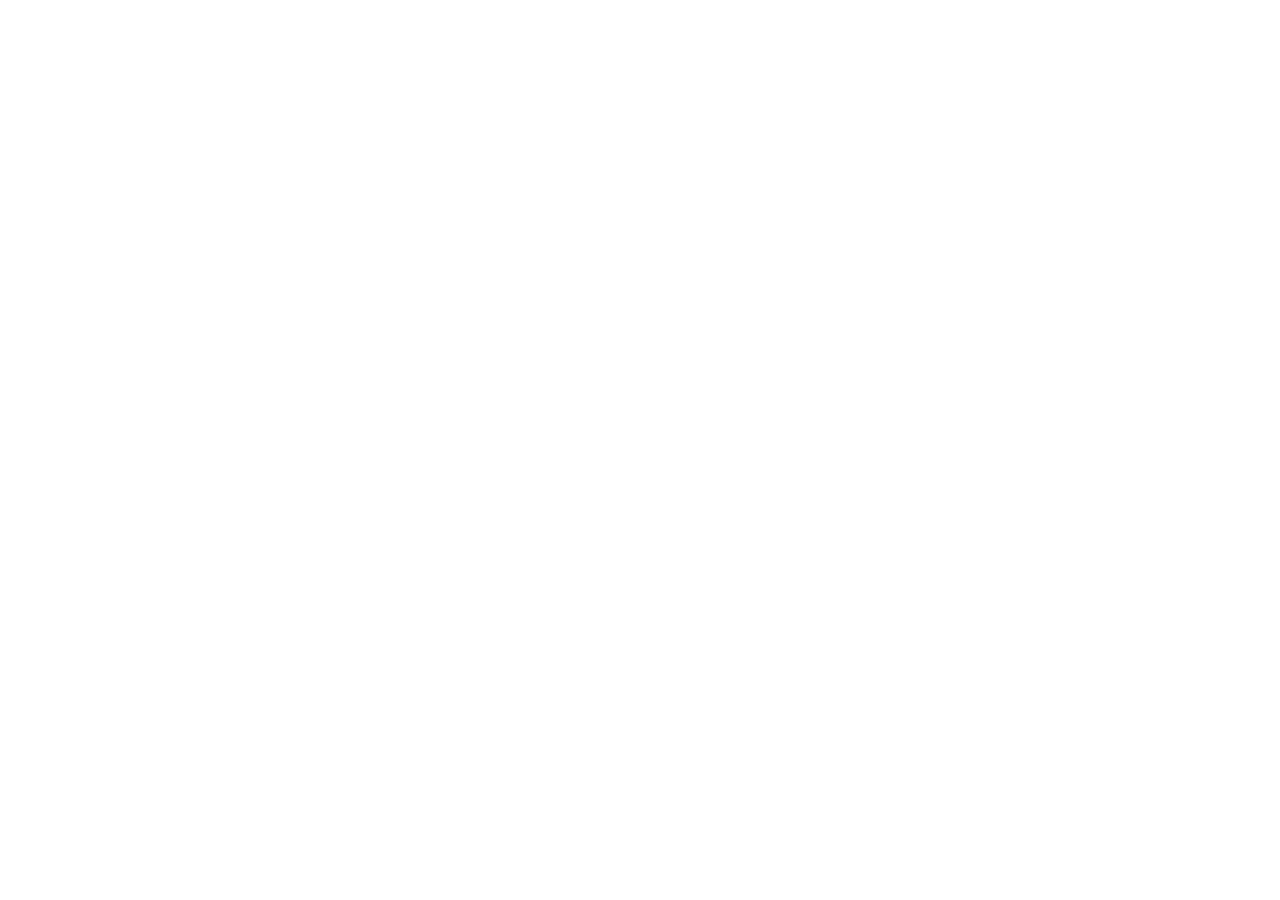
==== commit 38ee2bc4: "Update video, mobile optimization, ingredients page, and UX improvements - Replace hero video with W" ====
--- a/index.html
+++ b/index.html
@@ -57,9 +57,13 @@
     </header>
 
     <section class="hero-video-fullscreen">
-        <video id="hero-video" muted loop playsinline style="display:block;width:auto;height:calc(100vh - 180px);max-width:90vw;margin:0 auto;border-radius:16px;object-fit:contain;">
-            <source src="Welcome to.mp4" type="video/mp4">
+        <video id="hero-video" muted loop playsinline>
+            <source src="Welcome_Ver2.mp4" type="video/mp4">
         </video>
+        <div class="video-cta-bar" id="video-cta-bar">
+          <p class="video-cta-label">Be the first to get Arena when we launch.</p>
+          <a class="video-cta-btn" data-formkit-toggle="e4d9ce2c01" href="https://drinkarena.kit.com/e4d9ce2c01">Join the Waitlist</a>
+        </div>
     </section>
 
     <svg class="wave-divider" viewBox="0 0 1440 60" preserveAspectRatio="none" xmlns="http://www.w3.org/2000/svg">
@@ -133,7 +137,7 @@
             </div>
         </div>
         <div class="hero-cta-wrap">
-          <a class="hero-cta" data-formkit-toggle="e4d9ce2c01" href="https://drinkarena.kit.com/e4d9ce2c01">Be the First to Know</a>
+          <a class="hero-cta" href="ingredients.html">Learn More</a>
         </div>
     </section>
 
@@ -188,6 +192,52 @@
     </footer>
 
     <script>
+
+      // Show curtain only on the very first visit — skip it every time after
+      const seenCurtain = localStorage.getItem('seenCurtain');
+      if (seenCurtain) {
+        document.querySelectorAll('.curtain').forEach(el => el.style.cssText = 'transform:translateX(-100%);animation:none;');
+        document.querySelector('.curtain-right').style.cssText = 'transform:translateX(100%);animation:none;';
+        document.querySelector('.curtain-text').style.cssText = 'opacity:0;animation:none;';
+      } else {
+        localStorage.setItem('seenCurtain', '1');
+      }
+
+      // Play video immediately on return visits, after curtain on first visit
+      const heroVideo = document.getElementById('hero-video');
+      setTimeout(() => { heroVideo.playbackRate = 0.80; heroVideo.play().catch(() => {}); }, seenCurtain ? 0 : 3200);
+
+      // Show waitlist CTA at the end of the first playthrough
+      let ctaShown = false;
+      heroVideo.addEventListener('timeupdate', () => {
+        if (!ctaShown && heroVideo.duration && heroVideo.currentTime >= heroVideo.duration * 0.65) {
+          ctaShown = true;
+          document.getElementById('video-cta-bar').classList.add('visible');
+        }
+      });
+
+      // JS-driven marquee — wait for fonts, clone until 3× viewport, loop per original width
+      const marqueeTrack = document.querySelector('.marquee-track');
+      document.fonts.ready.then(() => {
+        const origItems = Array.from(marqueeTrack.children);
+        const origWidth = marqueeTrack.scrollWidth;
+        // Clone until track spans at least 3× viewport so there's always content visible
+        while (marqueeTrack.scrollWidth < window.innerWidth * 3) {
+          origItems.forEach(child => marqueeTrack.appendChild(child.cloneNode(true)));
+        }
+        let marqueeOffset = 0;
+        let lastTs = null;
+        function animateMarquee(ts) {
+          if (lastTs !== null) {
+            marqueeOffset -= (origWidth / 25000) * (ts - lastTs); // traverse origWidth in 25s
+            if (marqueeOffset <= -origWidth) marqueeOffset += origWidth;
+            marqueeTrack.style.transform = `translateX(${marqueeOffset}px)`;
+          }
+          lastTs = ts;
+          requestAnimationFrame(animateMarquee);
+        }
+        requestAnimationFrame(animateMarquee);
+      });
 
       // Sticky header shadow on scroll
       const header = document.querySelector('.site-header');
@@ -207,10 +257,38 @@
       }, { threshold: 0.15 });
 
       document.querySelectorAll('.reveal').forEach(el => observer.observe(el));
+
+      // Immediately reveal anything already in the viewport after hash navigation
+      document.querySelectorAll('.reveal').forEach(el => {
+        const r = el.getBoundingClientRect();
+        if (r.top < window.innerHeight && r.bottom > 0) el.classList.add('visible');
+      });
+
+      // Trigger Kit modal when user scrolls to flavors — but not while they're on the video
+      // Only ever show the Kit modal once across all visits
+      const kitModalFired = localStorage.getItem('kitModalShown');
+      if (!kitModalFired) {
+        const flavorsSection = document.getElementById('flavors');
+        const videoSection = document.querySelector('.hero-video-fullscreen');
+        const flavorsObserver = new IntersectionObserver((entries) => {
+          entries.forEach(entry => {
+            if (entry.isIntersecting && !localStorage.getItem('kitModalShown')) {
+              const pastVideo = videoSection.getBoundingClientRect().bottom < 0;
+              if (pastVideo) {
+                localStorage.setItem('kitModalShown', '1');
+                const toggle = document.querySelector('[data-formkit-toggle="e4d9ce2c01"]');
+                if (toggle) toggle.click();
+                flavorsObserver.disconnect();
+              }
+            }
+          });
+        }, { threshold: 0.2 });
+        if (flavorsSection) flavorsObserver.observe(flavorsSection);
+      }
     </script>
 
     <script src="https://f.convertkit.com/ckjs/ck.5.js"></script>
-      <form action="https://app.kit.com/forms/9079175/subscriptions" class="seva-form formkit-form" method="post" data-sv-form="9079175" data-uid="e4d9ce2c01" data-format="modal" data-version="5" data-options="{&quot;settings&quot;:{&quot;after_subscribe&quot;:{&quot;action&quot;:&quot;message&quot;,&quot;success_message&quot;:&quot;Thanks for your interest! Be on the lookout for emails from us!&quot;,&quot;redirect_url&quot;:&quot;&quot;},&quot;analytics&quot;:{&quot;google&quot;:null,&quot;fathom&quot;:null,&quot;facebook&quot;:null,&quot;segment&quot;:null,&quot;pinterest&quot;:null,&quot;sparkloop&quot;:null,&quot;googletagmanager&quot;:null},&quot;modal&quot;:{&quot;trigger&quot;:&quot;timer&quot;,&quot;scroll_percentage&quot;:&quot;0&quot;,&quot;timer&quot;:&quot;60&quot;,&quot;devices&quot;:&quot;all&quot;,&quot;show_once_every&quot;:&quot;0&quot;},&quot;powered_by&quot;:{&quot;show&quot;:true,&quot;url&quot;:&quot;https://kit.com/features/forms?utm_campaign=poweredby&amp;utm_content=form&amp;utm_medium=referral&amp;utm_source=dynamic&quot;},&quot;recaptcha&quot;:{&quot;enabled&quot;:false},&quot;return_visitor&quot;:{&quot;action&quot;:&quot;custom_content&quot;,&quot;custom_content&quot;:&quot;Looks like you're already on our list! Thanks for the support!&quot;},&quot;slide_in&quot;:{&quot;display_in&quot;:&quot;bottom_right&quot;,&quot;trigger&quot;:&quot;timer&quot;,&quot;scroll_percentage&quot;:null,&quot;timer&quot;:5,&quot;devices&quot;:&quot;all&quot;,&quot;show_once_every&quot;:15},&quot;sticky_bar&quot;:{&quot;display_in&quot;:&quot;top&quot;,&quot;trigger&quot;:&quot;timer&quot;,&quot;scroll_percentage&quot;:null,&quot;timer&quot;:5,&quot;devices&quot;:&quot;all&quot;,&quot;show_once_every&quot;:15}},&quot;version&quot;:&quot;5&quot;}" min-width="400 500 600 700 800" style="background-color: rgb(255, 255, 255); border-radius: 4px;"><div class="formkit-background" style="opacity: 0.2;"></div><div data-style="minimal"><div class="formkit-header" data-element="header" style="color: rgb(217, 73, 19); font-size: 27px; font-weight: 700;"><h2>Interested in Arena?</h2></div><div class="formkit-subheader" data-element="subheader" style="color: rgb(0, 0, 0); font-size: 18px;"><p>Get exclusive updates and power brand decisions. </p><p>You'll receive early access once we're ready to drop. </p></div><ul class="formkit-alert formkit-alert-error" data-element="errors" data-group="alert"></ul><div data-element="fields" data-stacked="false" class="seva-fields formkit-fields"><div class="formkit-field"><input class="formkit-input" name="email_address" aria-label="Email Address" placeholder="Email Address" required="" type="email" style="color: rgb(0, 0, 0); border-color: rgb(227, 227, 227); border-radius: 4px; font-weight: 400;"></div><button data-element="submit" class="formkit-submit formkit-submit" style="color: rgb(255, 255, 255); background-color: rgb(217, 73, 19); border-radius: 4px; font-weight: 400;"><div class="formkit-spinner"><div></div><div></div><div></div></div><span class="">Subscribe</span></button></div><div class="formkit-guarantee" data-element="guarantee" style="color: rgb(77, 77, 77); font-size: 13px; font-weight: 400;"><p>We won't send you spam. Unsubscribe at any time.</p></div><div class="formkit-powered-by-convertkit-container"><a href="https://kit.com/features/forms?utm_campaign=poweredby&amp;utm_content=form&amp;utm_medium=referral&amp;utm_source=dynamic" data-element="powered-by" class="formkit-powered-by-convertkit" data-variant="dark" target="_blank" rel="nofollow">Built with Kit</a></div></div><style>.formkit-form[data-uid="e4d9ce2c01"] *{box-sizing:border-box;}.formkit-form[data-uid="e4d9ce2c01"]{-webkit-font-smoothing:antialiased;-moz-osx-font-smoothing:grayscale;}.formkit-form[data-uid="e4d9ce2c01"] legend{border:none;font-size:inherit;margin-bottom:10px;padding:0;position:relative;display:table;}.formkit-form[data-uid="e4d9ce2c01"] fieldset{border:0;padding:0.01em 0 0 0;margin:0;min-width:0;}.formkit-form[data-uid="e4d9ce2c01"] body:not(:-moz-handler-blocked) fieldset{display:table-cell;}.formkit-form[data-uid="e4d9ce2c01"] h1,.formkit-form[data-uid="e4d9ce2c01"] h2,.formkit-form[data-uid="e4d9ce2c01"] h3,.formkit-form[data-uid="e4d9ce2c01"] h4,.formkit-form[data-uid="e4d9ce2c01"] h5,.formkit-form[data-uid="e4d9ce2c01"] h6{color:inherit;font-size:inherit;font-weight:inherit;}.formkit-form[data-uid="e4d9ce2c01"] h2{font-size:1.5em;margin:1em 0;}.formkit-form[data-uid="e4d9ce2c01"] h3{font-size:1.17em;margin:1em 0;}.formkit-form[data-uid="e4d9ce2c01"] p{color:inherit;font-size:inherit;font-weight:inherit;}.formkit-form[data-uid="e4d9ce2c01"] ol:not([template-default]),.formkit-form[data-uid="e4d9ce2c01"] ul:not([template-default]),.formkit-form[data-uid="e4d9ce2c01"] blockquote:not([template-default]){text-align:left;}.formkit-form[data-uid="e4d9ce2c01"] p:not([template-default]),.formkit-form[data-uid="e4d9ce2c01"] hr:not([template-default]),.formkit-form[data-uid="e4d9ce2c01"] blockquote:not([template-default]),.formkit-form[data-uid="e4d9ce2c01"] ol:not([template-default]),.formkit-form[data-uid="e4d9ce2c01"] ul:not([template-default]){color:inherit;font-style:initial;}.formkit-form[data-uid="e4d9ce2c01"] .ordered-list,.formkit-form[data-uid="e4d9ce2c01"] .unordered-list{list-style-position:outside !important;padding-left:1em;}.formkit-form[data-uid="e4d9ce2c01"] .list-item{padding-left:0;}.formkit-form[data-uid="e4d9ce2c01"][data-format="modal"]{display:none;}.formkit-form[data-uid="e4d9ce2c01"][data-format="slide in"]{display:none;}.formkit-form[data-uid="e4d9ce2c01"][data-format="sticky bar"]{display:none;}.formkit-sticky-bar .formkit-form[data-uid="e4d9ce2c01"][data-format="sticky bar"]{display:block;}.formkit-form[data-uid="e4d9ce2c01"] .formkit-input,.formkit-form[data-uid="e4d9ce2c01"] .formkit-select,.formkit-form[data-uid="e4d9ce2c01"] .formkit-checkboxes{width:100%;}.formkit-form[data-uid="e4d9ce2c01"] .formkit-button,.formkit-form[data-uid="e4d9ce2c01"] .formkit-submit{border:0;border-radius:5px;color:#ffffff;cursor:pointer;display:inline-block;text-align:center;font-size:15px;font-weight:500;cursor:pointer;margin-bottom:15px;overflow:hidden;padding:0;position:relative;vertical-align:middle;}.formkit-form[data-uid="e4d9ce2c01"] .formkit-button:hover,.formkit-form[data-uid="e4d9ce2c01"] .formkit-submit:hover,.formkit-form[data-uid="e4d9ce2c01"] .formkit-button:focus,.formkit-form[data-uid="e4d9ce2c01"] .formkit-submit:focus{outline:none;}.formkit-form[data-uid="e4d9ce2c01"] .formkit-button:hover > span,.formkit-form[data-uid="e4d9ce2c01"] .formkit-submit:hover > span,.formkit-form[data-uid="e4d9ce2c01"] .formkit-button:focus > span,.formkit-form[data-uid="e4d9ce2c01"] .formkit-submit:focus > span{background-color:rgba(0,0,0,0.1);}.formkit-form[data-uid="e4d9ce2c01"] .formkit-button > span,.formkit-form[data-uid="e4d9ce2c01"] .formkit-submit > span{display:block;-webkit-transition:all 300ms ease-in-out;transition:all 300ms ease-in-out;padding:12px 24px;}.formkit-form[data-uid="e4d9ce2c01"] .formkit-input{background:#ffffff;font-size:15px;padding:12px;border:1px solid #e3e3e3;-webkit-flex:1 0 auto;-ms-flex:1 0 auto;flex:1 0 auto;line-height:1.4;margin:0;-webkit-transition:border-color ease-out 300ms;transition:border-color ease-out 300ms;}.formkit-form[data-uid="e4d9ce2c01"] .formkit-input:focus{outline:none;border-color:#1677be;-webkit-transition:border-color ease 300ms;transition:border-color ease 300ms;}.formkit-form[data-uid="e4d9ce2c01"] .formkit-input::-webkit-input-placeholder{color:inherit;opacity:0.8;}.formkit-form[data-uid="e4d9ce2c01"] .formkit-input::-moz-placeholder{color:inherit;opacity:0.8;}.formkit-form[data-uid="e4d9ce2c01"] .formkit-input:-ms-input-placeholder{color:inherit;opacity:0.8;}.formkit-form[data-uid="e4d9ce2c01"] .formkit-input::placeholder{color:inherit;opacity:0.8;}.formkit-form[data-uid="e4d9ce2c01"] [data-group="dropdown"]{position:relative;display:inline-block;width:100%;}.formkit-form[data-uid="e4d9ce2c01"] [data-group="dropdown"]::before{content:"";top:calc(50% - 2.5px);right:10px;position:absolute;pointer-events:none;border-color:#4f4f4f transparent transparent transparent;border-style:solid;border-width:6px 6px 0 6px;height:0;width:0;z-index:999;}.formkit-form[data-uid="e4d9ce2c01"] [data-group="dropdown"] select{height:auto;width:100%;cursor:pointer;color:#333333;line-height:1.4;margin-bottom:0;padding:0 6px;-webkit-appearance:none;-moz-appearance:none;appearance:none;font-size:15px;padding:12px;padding-right:25px;border:1px solid #e3e3e3;background:#ffffff;}.formkit-form[data-uid="e4d9ce2c01"] [data-group="dropdown"] select:focus{outline:none;}.formkit-form[data-uid="e4d9ce2c01"] [data-group="checkboxes"]{text-align:left;margin:0;}.formkit-form[data-uid="e4d9ce2c01"] [data-group="checkboxes"] [data-group="checkbox"]{margin-bottom:10px;}.formkit-form[data-uid="e4d9ce2c01"] [data-group="checkboxes"] [data-group="checkbox"] *{cursor:pointer;}.formkit-form[data-uid="e4d9ce2c01"] [data-group="checkboxes"] [data-group="checkbox"]:last-of-type{margin-bottom:0;}.formkit-form[data-uid="e4d9ce2c01"] [data-group="checkboxes"] [data-group="checkbox"] input[type="checkbox"]{display:none;}.formkit-form[data-uid="e4d9ce2c01"] [data-group="checkboxes"] [data-group="checkbox"] input[type="checkbox"] + label::after{content:none;}.formkit-form[data-uid="e4d9ce2c01"] [data-group="checkboxes"] [data-group="checkbox"] input[type="checkbox"]:checked + label::after{border-color:#ffffff;content:"";}.formkit-form[data-uid="e4d9ce2c01"] [data-group="checkboxes"] [data-group="checkbox"] input[type="checkbox"]:checked + label::before{background:#10bf7a;border-color:#10bf7a;}.formkit-form[data-uid="e4d9ce2c01"] [data-group="checkboxes"] [data-group="checkbox"] label{position:relative;display:inline-block;padding-left:28px;}.formkit-form[data-uid="e4d9ce2c01"] [data-group="checkboxes"] [data-group="checkbox"] label::before,.formkit-form[data-uid="e4d9ce2c01"] [data-group="checkboxes"] [data-group="checkbox"] label::after{position:absolute;content:"";display:inline-block;}.formkit-form[data-uid="e4d9ce2c01"] [data-group="checkboxes"] [data-group="checkbox"] label::before{height:16px;width:16px;border:1px solid #e3e3e3;background:#ffffff;left:0px;top:3px;}.formkit-form[data-uid="e4d9ce2c01"] [data-group="checkboxes"] [data-group="checkbox"] label::after{height:4px;width:8px;border-left:2px solid #4d4d4d;border-bottom:2px solid #4d4d4d;-webkit-transform:rotate(-45deg);-ms-transform:rotate(-45deg);transform:rotate(-45deg);left:4px;top:8px;}.formkit-form[data-uid="e4d9ce2c01"] .formkit-alert{background:#f9fafb;border:1px solid #e3e3e3;border-radius:5px;-webkit-flex:1 0 auto;-ms-flex:1 0 auto;flex:1 0 auto;list-style:none;margin:25px auto;padding:12px;text-align:center;width:100%;}.formkit-form[data-uid="e4d9ce2c01"] .formkit-alert:empty{display:none;}.formkit-form[data-uid="e4d9ce2c01"] .formkit-alert-success{background:#d3fbeb;border-color:#10bf7a;color:#0c905c;}.formkit-form[data-uid="e4d9ce2c01"] .formkit-alert-error{background:#fde8e2;border-color:#f2643b;color:#ea4110;}.formkit-form[data-uid="e4d9ce2c01"] .formkit-spinner{display:-webkit-box;display:-webkit-flex;display:-ms-flexbox;display:flex;height:0px;width:0px;margin:0 auto;position:absolute;top:0;left:0;right:0;width:0px;overflow:hidden;text-align:center;-webkit-transition:all 300ms ease-in-out;transition:all 300ms ease-in-out;}.formkit-form[data-uid="e4d9ce2c01"] .formkit-spinner > div{margin:auto;width:12px;height:12px;background-color:#fff;opacity:0.3;border-radius:100%;display:inline-block;-webkit-animation:formkit-bouncedelay-formkit-form-data-uid-e4d9ce2c01- 1.4s infinite ease-in-out both;animation:formkit-bouncedelay-formkit-form-data-uid-e4d9ce2c01- 1.4s infinite ease-in-out both;}.formkit-form[data-uid="e4d9ce2c01"] .formkit-spinner > div:nth-child(1){-webkit-animation-delay:-0.32s;animation-delay:-0.32s;}.formkit-form[data-uid="e4d9ce2c01"] .formkit-spinner > div:nth-child(2){-webkit-animation-delay:-0.16s;animation-delay:-0.16s;}.formkit-form[data-uid="e4d9ce2c01"] .formkit-submit[data-active] .formkit-spinner{opacity:1;height:100%;width:50px;}.formkit-form[data-uid="e4d9ce2c01"] .formkit-submit[data-active] .formkit-spinner ~ span{opacity:0;}.formkit-form[data-uid="e4d9ce2c01"] .formkit-powered-by[data-active="false"]{opacity:0.35;}.formkit-form[data-uid="e4d9ce2c01"] .formkit-powered-by-convertkit-container{display:-webkit-box;display:-webkit-flex;display:-ms-flexbox;display:flex;width:100%;margin:10px 0;position:relative;}.formkit-form[data-uid="e4d9ce2c01"] .formkit-powered-by-convertkit-container[data-active="false"]{opacity:0.35;}.formkit-form[data-uid="e4d9ce2c01"] .formkit-powered-by-convertkit{-webkit-align-items:center;-webkit-box-align:center;-ms-flex-align:center;align-items:center;background-color:#ffffff;border-radius:9px;color:#3d3d3d;cursor:pointer;display:block;height:36px;margin:0 auto;opacity:0.95;padding:0;-webkit-text-decoration:none;text-decoration:none;text-indent:100%;-webkit-transition:ease-in-out all 200ms;transition:ease-in-out all 200ms;white-space:nowrap;overflow:hidden;-webkit-user-select:none;-moz-user-select:none;-ms-user-select:none;user-select:none;width:157px;background-repeat:no-repeat;background-position:center;background-image:url("data:image/svg+xml;charset=utf8,%3Csvg width='133' height='36' viewBox='0 0 133 36' fill='none' xmlns='http://www.w3.org/2000/svg'%3E%3Cpath d='M0.861 25.5C0.735 25.5 0.651 25.416 0.651 25.29V10.548C0.651 10.422 0.735 10.338 0.861 10.338H6.279C9.072 10.338 10.668 11.451 10.668 13.824C10.668 15.819 9.219 16.932 8.001 17.226C7.707 17.268 7.707 17.625 8.022 17.688C9.912 18.108 11.088 19.116 11.088 21.321C11.088 23.715 9.429 25.5 6.426 25.5H0.861ZM5.397 23.085C6.825 23.085 7.518 22.224 7.518 21.006C7.518 19.683 6.825 18.948 5.397 18.948H4.2V23.085H5.397ZM5.313 16.617C6.51 16.617 7.245 15.945 7.245 14.601C7.245 13.383 6.51 12.753 5.25 12.753H4.2V16.617H5.313ZM17.9758 23.883C17.9758 23.568 17.6608 23.505 17.5348 23.799C17.0308 24.954 16.1698 25.731 14.5528 25.731C12.8728 25.731 12.0958 24.471 12.0958 22.707V14.937C12.0958 14.811 12.1798 14.727 12.3058 14.727H15.2248C15.3508 14.727 15.4348 14.811 15.4348 14.937V21.657C15.4348 22.581 15.7708 23.022 16.4638 23.022C17.1778 23.022 17.6188 22.581 17.6188 21.657V14.937C17.6188 14.811 17.7028 14.727 17.8288 14.727H20.7478C20.8738 14.727 20.9578 14.811 20.9578 14.937V25.29C20.9578 25.416 20.8738 25.5 20.7478 25.5H18.1858C18.0598 25.5 17.9758 25.416 17.9758 25.29V23.883ZM25.6141 25.29C25.6141 25.416 25.5301 25.5 25.4041 25.5H22.4851C22.3591 25.5 22.2751 25.416 22.2751 25.29V14.937C22.2751 14.811 22.3591 14.727 22.4851 14.727H25.4041C25.5301 14.727 25.6141 14.811 25.6141 14.937V25.29ZM23.9131 13.74C22.8001 13.74 22.0441 12.942 22.0441 11.934C22.0441 10.926 22.8001 10.107 23.9131 10.107C25.0051 10.107 25.7611 10.926 25.7611 11.934C25.7611 12.942 25.0051 13.74 23.9131 13.74ZM26.7883 10.548C26.7883 10.422 26.8723 10.338 26.9983 10.338H29.9173C30.0433 10.338 30.1273 10.422 30.1273 10.548V22.056C30.1273 22.749 30.2533 23.085 30.8203 23.085C31.0093 23.085 31.1983 23.043 31.3663 23.001C31.5133 22.959 31.6183 22.959 31.6183 23.127V25.059C31.6183 25.164 31.5763 25.269 31.4923 25.311C30.9673 25.521 30.2953 25.71 29.5813 25.71C27.7123 25.71 26.7883 24.639 26.7883 22.476V10.548ZM32.4237 14.727C32.8227 14.727 32.9277 14.538 32.9697 14.055L33.1167 12.039C33.1167 11.913 33.2217 11.829 33.3477 11.829H35.8887C36.0147 11.829 36.0987 11.913 36.0987 12.039V14.517C36.0987 14.643 36.1827 14.727 36.3087 14.727H38.2827C38.4087 14.727 38.4927 14.811 38.4927 14.937V16.659C38.4927 16.785 38.4087 16.869 38.2827 16.869H36.0777V22.056C36.0777 22.875 36.5397 23.085 37.0647 23.085C37.4847 23.085 37.9467 22.938 38.3247 22.707C38.4717 22.623 38.5767 22.665 38.5767 22.833V24.828C38.5767 24.933 38.5347 25.017 38.4507 25.08C37.8417 25.458 36.9807 25.71 36.0357 25.71C34.2927 25.71 32.7387 24.912 32.7387 22.476V16.869H31.8567C31.7307 16.869 31.6467 16.785 31.6467 16.659V14.937C31.6467 14.811 31.7307 14.727 31.8567 14.727H32.4237ZM51.3808 14.727C51.5068 14.727 51.5908 14.79 51.6118 14.916L52.3888 19.851L52.5778 21.174C52.6198 21.468 52.9558 21.468 52.9768 21.174C53.0398 20.712 53.0818 20.271 53.1658 19.83L53.8798 14.916C53.9008 14.79 53.9848 14.727 54.1108 14.727H56.6728C56.8198 14.727 56.8828 14.811 56.8618 14.958L54.6778 25.311C54.6568 25.437 54.5728 25.5 54.4468 25.5H51.3178C51.1918 25.5 51.1078 25.437 51.0868 25.311L50.1208 20.082L49.8898 18.633C49.8688 18.444 49.6588 18.444 49.6378 18.633L49.4068 20.103L48.5458 25.311C48.5248 25.437 48.4408 25.5 48.3148 25.5H45.2068C45.0808 25.5 44.9968 25.437 44.9758 25.311L42.8128 14.958C42.7918 14.811 42.8548 14.727 43.0018 14.727H45.9628C46.0888 14.727 46.1728 14.79 46.1938 14.916L46.9288 19.83C47.0128 20.271 47.0758 20.754 47.1388 21.195C47.2018 21.51 47.4748 21.531 47.5378 21.195L47.7478 19.872L48.6088 14.916C48.6298 14.79 48.7138 14.727 48.8398 14.727H51.3808ZM61.1582 25.29C61.1582 25.416 61.0742 25.5 60.9482 25.5H58.0292C57.9032 25.5 57.8192 25.416 57.8192 25.29V14.937C57.8192 14.811 57.9032 14.727 58.0292 14.727H60.9482C61.0742 14.727 61.1582 14.811 61.1582 14.937V25.29ZM59.4572 13.74C58.3442 13.74 57.5882 12.942 57.5882 11.934C57.5882 10.926 58.3442 10.107 59.4572 10.107C60.5492 10.107 61.3052 10.926 61.3052 11.934C61.3052 12.942 60.5492 13.74 59.4572 13.74ZM62.8154 14.727C63.2144 14.727 63.3194 14.538 63.3614 14.055L63.5084 12.039C63.5084 11.913 63.6134 11.829 63.7394 11.829H66.2804C66.4064 11.829 66.4904 11.913 66.4904 12.039V14.517C66.4904 14.643 66.5744 14.727 66.7004 14.727H68.6744C68.8004 14.727 68.8844 14.811 68.8844 14.937V16.659C68.8844 16.785 68.8004 16.869 68.6744 16.869H66.4694V22.056C66.4694 22.875 66.9314 23.085 67.4564 23.085C67.8764 23.085 68.3384 22.938 68.7164 22.707C68.8634 22.623 68.9684 22.665 68.9684 22.833V24.828C68.9684 24.933 68.9264 25.017 68.8424 25.08C68.2334 25.458 67.3724 25.71 66.4274 25.71C64.6844 25.71 63.1304 24.912 63.1304 22.476V16.869H62.2484C62.1224 16.869 62.0384 16.785 62.0384 16.659V14.937C62.0384 14.811 62.1224 14.727 62.2484 14.727H62.8154ZM73.4298 16.323C73.4298 16.638 73.7868 16.68 73.9128 16.407C74.3748 15.315 75.1308 14.496 76.6008 14.496C78.2178 14.496 78.9528 15.609 78.9528 17.373V25.29C78.9528 25.416 78.8688 25.5 78.7428 25.5H75.8238C75.6978 25.5 75.6138 25.416 75.6138 25.29V18.633C75.6138 17.709 75.2778 17.268 74.5848 17.268C73.8708 17.268 73.4298 17.709 73.4298 18.633V25.29C73.4298 25.416 73.3458 25.5 73.2198 25.5H70.3008C70.1748 25.5 70.0908 25.416 70.0908 25.29V10.548C70.0908 10.422 70.1748 10.338 70.3008 10.338H73.2198C73.3458 10.338 73.4298 10.422 73.4298 10.548V16.323Z' fill='%231E1E1E'/%3E%3Cpath d='M100.132 16.3203C105.58 17.3761 107.272 22.4211 107.318 27.4961C107.318 27.6101 107.226 27.7041 107.112 27.7041H100.252C100.138 27.7041 100.046 27.6121 100.046 27.5001C100.026 23.5629 99.3877 20.0896 95.4865 19.9396C95.3705 19.9356 95.2725 20.0276 95.2725 20.1456V27.5001C95.2725 27.6141 95.1806 27.7061 95.0666 27.7061H88.206C88.092 27.7061 88 27.6141 88 27.5001V8.75585C88 8.64187 88.092 8.54989 88.206 8.54989H95.0686C95.1826 8.54989 95.2745 8.64187 95.2745 8.75585V15.7764C95.2745 15.8804 95.3585 15.9644 95.4625 15.9644C95.5445 15.9644 95.6185 15.9104 95.6425 15.8324C97.4081 10.0416 100.709 8.58588 106.07 8.55189C106.184 8.55189 106.276 8.64387 106.276 8.75785V15.7604C106.276 15.8744 106.184 15.9664 106.07 15.9664H100.166C100.066 15.9664 99.9856 16.0464 99.9856 16.1464C99.9856 16.2304 100.048 16.3043 100.132 16.3203ZM118.918 20.7095V16.1704C118.918 16.0564 119.01 15.9644 119.124 15.9644H124.173C124.273 15.9644 124.353 15.8844 124.353 15.7844C124.353 15.6985 124.291 15.6245 124.207 15.6085C120.256 14.8246 118.432 12.5511 118.37 8.75585C118.368 8.64387 118.458 8.54989 118.572 8.54989H125.986C126.1 8.54989 126.192 8.64187 126.192 8.75585V11.9532C126.192 12.0672 126.284 12.1592 126.398 12.1592H130.649C130.763 12.1592 130.855 12.2511 130.855 12.3651V15.7624C130.855 15.8764 130.763 15.9684 130.649 15.9684H126.398C126.284 15.9684 126.192 16.0604 126.192 16.1744V19.8356C126.192 21.1294 126.986 21.5553 128.04 21.5553C129.692 21.5553 131.323 20.8114 131.977 20.4735C132.113 20.4035 132.277 20.5015 132.277 20.6555V26.3543C132.277 26.5063 132.193 26.6463 132.059 26.7183C131.413 27.0582 129.418 28 127.136 28C122.435 27.996 118.918 26.0824 118.918 20.7095ZM109.266 27.4981V16.1704C109.266 16.0564 109.358 15.9644 109.472 15.9644H116.334C116.448 15.9644 116.54 16.0564 116.54 16.1704V27.4981C116.54 27.6121 116.448 27.7041 116.334 27.7041H109.472C109.358 27.7021 109.266 27.6101 109.266 27.4981ZM108.876 11.4913C108.876 13.4189 110.238 14.9826 112.853 14.9826C115.469 14.9826 116.83 13.4189 116.83 11.4913C116.83 9.56369 115.471 8 112.853 8C110.238 8 108.876 9.56369 108.876 11.4913Z' fill='%231E1E1E'/%3E%3C/svg%3E");}.formkit-form[data-uid="e4d9ce2c01"] .formkit-powered-by-convertkit:hover,.formkit-form[data-uid="e4d9ce2c01"] .formkit-powered-by-convertkit:focus{background-color:#ffffff;-webkit-transform:scale(1.025) perspective(1px);-ms-transform:scale(1.025) perspective(1px);transform:scale(1.025) perspective(1px);opacity:1;}.formkit-form[data-uid="e4d9ce2c01"] .formkit-powered-by-convertkit[data-variant="dark"],.formkit-form[data-uid="e4d9ce2c01"] .formkit-powered-by-convertkit[data-variant="light"]{background-color:transparent;border-color:transparent;width:133px;}.formkit-form[data-uid="e4d9ce2c01"] .formkit-powered-by-convertkit[data-variant="light"]{color:#ffffff;background-image:url("data:image/svg+xml;charset=utf8,%3Csvg width='133' height='36' viewBox='0 0 133 36' fill='none' xmlns='http://www.w3.org/2000/svg'%3E%3Cpath d='M0.861 25.5C0.735 25.5 0.651 25.416 0.651 25.29V10.548C0.651 10.422 0.735 10.338 0.861 10.338H6.279C9.072 10.338 10.668 11.451 10.668 13.824C10.668 15.819 9.219 16.932 8.001 17.226C7.707 17.268 7.707 17.625 8.022 17.688C9.912 18.108 11.088 19.116 11.088 21.321C11.088 23.715 9.429 25.5 6.426 25.5H0.861ZM5.397 23.085C6.825 23.085 7.518 22.224 7.518 21.006C7.518 19.683 6.825 18.948 5.397 18.948H4.2V23.085H5.397ZM5.313 16.617C6.51 16.617 7.245 15.945 7.245 14.601C7.245 13.383 6.51 12.753 5.25 12.753H4.2V16.617H5.313ZM17.9758 23.883C17.9758 23.568 17.6608 23.505 17.5348 23.799C17.0308 24.954 16.1698 25.731 14.5528 25.731C12.8728 25.731 12.0958 24.471 12.0958 22.707V14.937C12.0958 14.811 12.1798 14.727 12.3058 14.727H15.2248C15.3508 14.727 15.4348 14.811 15.4348 14.937V21.657C15.4348 22.581 15.7708 23.022 16.4638 23.022C17.1778 23.022 17.6188 22.581 17.6188 21.657V14.937C17.6188 14.811 17.7028 14.727 17.8288 14.727H20.7478C20.8738 14.727 20.9578 14.811 20.9578 14.937V25.29C20.9578 25.416 20.8738 25.5 20.7478 25.5H18.1858C18.0598 25.5 17.9758 25.416 17.9758 25.29V23.883ZM25.6141 25.29C25.6141 25.416 25.5301 25.5 25.4041 25.5H22.4851C22.3591 25.5 22.2751 25.416 22.2751 25.29V14.937C22.2751 14.811 22.3591 14.727 22.4851 14.727H25.4041C25.5301 14.727 25.6141 14.811 25.6141 14.937V25.29ZM23.9131 13.74C22.8001 13.74 22.0441 12.942 22.0441 11.934C22.0441 10.926 22.8001 10.107 23.9131 10.107C25.0051 10.107 25.7611 10.926 25.7611 11.934C25.7611 12.942 25.0051 13.74 23.9131 13.74ZM26.7883 10.548C26.7883 10.422 26.8723 10.338 26.9983 10.338H29.9173C30.0433 10.338 30.1273 10.422 30.1273 10.548V22.056C30.1273 22.749 30.2533 23.085 30.8203 23.085C31.0093 23.085 31.1983 23.043 31.3663 23.001C31.5133 22.959 31.6183 22.959 31.6183 23.127V25.059C31.6183 25.164 31.5763 25.269 31.4923 25.311C30.9673 25.521 30.2953 25.71 29.5813 25.71C27.7123 25.71 26.7883 24.639 26.7883 22.476V10.548ZM32.4237 14.727C32.8227 14.727 32.9277 14.538 32.9697 14.055L33.1167 12.039C33.1167 11.913 33.2217 11.829 33.3477 11.829H35.8887C36.0147 11.829 36.0987 11.913 36.0987 12.039V14.517C36.0987 14.643 36.1827 14.727 36.3087 14.727H38.2827C38.4087 14.727 38.4927 14.811 38.4927 14.937V16.659C38.4927 16.785 38.4087 16.869 38.2827 16.869H36.0777V22.056C36.0777 22.875 36.5397 23.085 37.0647 23.085C37.4847 23.085 37.9467 22.938 38.3247 22.707C38.4717 22.623 38.5767 22.665 38.5767 22.833V24.828C38.5767 24.933 38.5347 25.017 38.4507 25.08C37.8417 25.458 36.9807 25.71 36.0357 25.71C34.2927 25.71 32.7387 24.912 32.7387 22.476V16.869H31.8567C31.7307 16.869 31.6467 16.785 31.6467 16.659V14.937C31.6467 14.811 31.7307 14.727 31.8567 14.727H32.4237ZM51.3808 14.727C51.5068 14.727 51.5908 14.79 51.6118 14.916L52.3888 19.851L52.5778 21.174C52.6198 21.468 52.9558 21.468 52.9768 21.174C53.0398 20.712 53.0818 20.271 53.1658 19.83L53.8798 14.916C53.9008 14.79 53.9848 14.727 54.1108 14.727H56.6728C56.8198 14.727 56.8828 14.811 56.8618 14.958L54.6778 25.311C54.6568 25.437 54.5728 25.5 54.4468 25.5H51.3178C51.1918 25.5 51.1078 25.437 51.0868 25.311L50.1208 20.082L49.8898 18.633C49.8688 18.444 49.6588 18.444 49.6378 18.633L49.4068 20.103L48.5458 25.311C48.5248 25.437 48.4408 25.5 48.3148 25.5H45.2068C45.0808 25.5 44.9968 25.437 44.9758 25.311L42.8128 14.958C42.7918 14.811 42.8548 14.727 43.0018 14.727H45.9628C46.0888 14.727 46.1728 14.79 46.1938 14.916L46.9288 19.83C47.0128 20.271 47.0758 20.754 47.1388 21.195C47.2018 21.51 47.4748 21.531 47.5378 21.195L47.7478 19.872L48.6088 14.916C48.6298 14.79 48.7138 14.727 48.8398 14.727H51.3808ZM61.1582 25.29C61.1582 25.416 61.0742 25.5 60.9482 25.5H58.0292C57.9032 25.5 57.8192 25.416 57.8192 25.29V14.937C57.8192 14.811 57.9032 14.727 58.0292 14.727H60.9482C61.0742 14.727 61.1582 14.811 61.1582 14.937V25.29ZM59.4572 13.74C58.3442 13.74 57.5882 12.942 57.5882 11.934C57.5882 10.926 58.3442 10.107 59.4572 10.107C60.5492 10.107 61.3052 10.926 61.3052 11.934C61.3052 12.942 60.5492 13.74 59.4572 13.74ZM62.8154 14.727C63.2144 14.727 63.3194 14.538 63.3614 14.055L63.5084 12.039C63.5084 11.913 63.6134 11.829 63.7394 11.829H66.2804C66.4064 11.829 66.4904 11.913 66.4904 12.039V14.517C66.4904 14.643 66.5744 14.727 66.7004 14.727H68.6744C68.8004 14.727 68.8844 14.811 68.8844 14.937V16.659C68.8844 16.785 68.8004 16.869 68.6744 16.869H66.4694V22.056C66.4694 22.875 66.9314 23.085 67.4564 23.085C67.8764 23.085 68.3384 22.938 68.7164 22.707C68.8634 22.623 68.9684 22.665 68.9684 22.833V24.828C68.9684 24.933 68.9264 25.017 68.8424 25.08C68.2334 25.458 67.3724 25.71 66.4274 25.71C64.6844 25.71 63.1304 24.912 63.1304 22.476V16.869H62.2484C62.1224 16.869 62.0384 16.785 62.0384 16.659V14.937C62.0384 14.811 62.1224 14.727 62.2484 14.727H62.8154ZM73.4298 16.323C73.4298 16.638 73.7868 16.68 73.9128 16.407C74.3748 15.315 75.1308 14.496 76.6008 14.496C78.2178 14.496 78.9528 15.609 78.9528 17.373V25.29C78.9528 25.416 78.8688 25.5 78.7428 25.5H75.8238C75.6978 25.5 75.6138 25.416 75.6138 25.29V18.633C75.6138 17.709 75.2778 17.268 74.5848 17.268C73.8708 17.268 73.4298 17.709 73.4298 18.633V25.29C73.4298 25.416 73.3458 25.5 73.2198 25.5H70.3008C70.1748 25.5 70.0908 25.416 70.0908 25.29V10.548C70.0908 10.422 70.1748 10.338 70.3008 10.338H73.2198C73.3458 10.338 73.4298 10.422 73.4298 10.548V16.323Z' fill='white'/%3E%3Cpath d='M100.132 16.3203C105.58 17.3761 107.272 22.4211 107.318 27.4961C107.318 27.6101 107.226 27.7041 107.112 27.7041H100.252C100.138 27.7041 100.046 27.6121 100.046 27.5001C100.026 23.5629 99.3877 20.0896 95.4865 19.9396C95.3705 19.9356 95.2725 20.0276 95.2725 20.1456V27.5001C95.2725 27.6141 95.1806 27.7061 95.0666 27.7061H88.206C88.092 27.7061 88 27.6141 88 27.5001V8.75585C88 8.64187 88.092 8.54989 88.206 8.54989H95.0686C95.1826 8.54989 95.2745 8.64187 95.2745 8.75585V15.7764C95.2745 15.8804 95.3585 15.9644 95.4625 15.9644C95.5445 15.9644 95.6185 15.9104 95.6425 15.8324C97.4081 10.0416 100.709 8.58588 106.07 8.55189C106.184 8.55189 106.276 8.64387 106.276 8.75785V15.7604C106.276 15.8744 106.184 15.9664 106.07 15.9664H100.166C100.066 15.9664 99.9856 16.0464 99.9856 16.1464C99.9856 16.2304 100.048 16.3043 100.132 16.3203ZM118.918 20.7095V16.1704C118.918 16.0564 119.01 15.9644 119.124 15.9644H124.173C124.273 15.9644 124.353 15.8844 124.353 15.7844C124.353 15.6985 124.291 15.6245 124.207 15.6085C120.256 14.8246 118.432 12.5511 118.37 8.75585C118.368 8.64387 118.458 8.54989 118.572 8.54989H125.986C126.1 8.54989 126.192 8.64187 126.192 8.75585V11.9532C126.192 12.0672 126.284 12.1592 126.398 12.1592H130.649C130.763 12.1592 130.855 12.2511 130.855 12.3651V15.7624C130.855 15.8764 130.763 15.9684 130.649 15.9684H126.398C126.284 15.9684 126.192 16.0604 126.192 16.1744V19.8356C126.192 21.1294 126.986 21.5553 128.04 21.5553C129.692 21.5553 131.323 20.8114 131.977 20.4735C132.113 20.4035 132.277 20.5015 132.277 20.6555V26.3543C132.277 26.5063 132.193 26.6463 132.059 26.7183C131.413 27.0582 129.418 28 127.136 28C122.435 27.996 118.918 26.0824 118.918 20.7095ZM109.266 27.4981V16.1704C109.266 16.0564 109.358 15.9644 109.472 15.9644H116.334C116.448 15.9644 116.54 16.0564 116.54 16.1704V27.4981C116.54 27.6121 116.448 27.7041 116.334 27.7041H109.472C109.358 27.7021 109.266 27.6101 109.266 27.4981ZM108.876 11.4913C108.876 13.4189 110.238 14.9826 112.853 14.9826C115.469 14.9826 116.83 13.4189 116.83 11.4913C116.83 9.56369 115.471 8 112.853 8C110.238 8 108.876 9.56369 108.876 11.4913Z' fill='white'/%3E%3C/svg%3E");}@-webkit-keyframes formkit-bouncedelay-formkit-form-data-uid-e4d9ce2c01-{0%,80%,100%{-webkit-transform:scale(0);-ms-transform:scale(0);transform:scale(0);}40%{-webkit-transform:scale(1);-ms-transform:scale(1);transform:scale(1);}}@keyframes formkit-bouncedelay-formkit-form-data-uid-e4d9ce2c01-{0%,80%,100%{-webkit-transform:scale(0);-ms-transform:scale(0);transform:scale(0);}40%{-webkit-transform:scale(1);-ms-transform:scale(1);transform:scale(1);}}.formkit-form[data-uid="e4d9ce2c01"] blockquote{padding:10px 20px;margin:0 0 20px;border-left:5px solid #e1e1e1;}.formkit-form[data-uid="e4d9ce2c01"] .seva-custom-content{padding:15px;font-size:16px;color:#fff;mix-blend-mode:difference;}.formkit-form[data-uid="e4d9ce2c01"] .formkit-modal.guard{max-width:420px;width:100%;} .formkit-form[data-uid="e4d9ce2c01"]{border:1px solid #e3e3e3;max-width:700px;position:relative;overflow:hidden;}.formkit-form[data-uid="e4d9ce2c01"] .formkit-background{width:100%;height:100%;position:absolute;top:0;left:0;background-size:cover;background-position:center;opacity:0.3;}.formkit-form[data-uid="e4d9ce2c01"] [data-style="minimal"]{padding:20px;width:100%;position:relative;}.formkit-form[data-uid="e4d9ce2c01"] .formkit-header{margin:0 0 27px 0;text-align:center;}.formkit-form[data-uid="e4d9ce2c01"] .formkit-subheader{margin:18px 0;text-align:center;}.formkit-form[data-uid="e4d9ce2c01"] .formkit-guarantee{font-size:13px;margin:10px 0 15px 0;text-align:center;}.formkit-form[data-uid="e4d9ce2c01"] .formkit-guarantee > p{margin:0;}.formkit-form[data-uid="e4d9ce2c01"] .formkit-powered-by-convertkit-container{margin-bottom:0;}.formkit-form[data-uid="e4d9ce2c01"] .formkit-fields{display:-webkit-box;display:-webkit-flex;display:-ms-flexbox;display:flex;-webkit-flex-wrap:wrap;-ms-flex-wrap:wrap;flex-wrap:wrap;margin:25px auto 0 auto;}.formkit-form[data-uid="e4d9ce2c01"] .formkit-field{min-width:220px;}.formkit-form[data-uid="e4d9ce2c01"] .formkit-field,.formkit-form[data-uid="e4d9ce2c01"] .formkit-submit{margin:0 0 15px 0;-webkit-flex:1 0 100%;-ms-flex:1 0 100%;flex:1 0 100%;}.formkit-form[data-uid="e4d9ce2c01"][min-width~="600"] [data-style="minimal"]{padding:40px;}.formkit-form[data-uid="e4d9ce2c01"][min-width~="600"] .formkit-fields[data-stacked="false"]{margin-left:-5px;margin-right:-5px;}.formkit-form[data-uid="e4d9ce2c01"][min-width~="600"] .formkit-fields[data-stacked="false"] .formkit-field,.formkit-form[data-uid="e4d9ce2c01"][min-width~="600"] .formkit-fields[data-stacked="false"] .formkit-submit{margin:0 5px 15px 5px;}.formkit-form[data-uid="e4d9ce2c01"][min-width~="600"] .formkit-fields[data-stacked="false"] .formkit-field{-webkit-flex:100 1 auto;-ms-flex:100 1 auto;flex:100 1 auto;}.formkit-form[data-uid="e4d9ce2c01"][min-width~="600"] .formkit-fields[data-stacked="false"] .formkit-submit{-webkit-flex:1 1 auto;-ms-flex:1 1 auto;flex:1 1 auto;} </style></form>
+      <form action="https://app.kit.com/forms/9079175/subscriptions" class="seva-form formkit-form" method="post" data-sv-form="9079175" data-uid="e4d9ce2c01" data-format="modal" data-version="5" data-options="{&quot;settings&quot;:{&quot;after_subscribe&quot;:{&quot;action&quot;:&quot;message&quot;,&quot;success_message&quot;:&quot;Thanks for your interest! Be on the lookout for emails from us!&quot;,&quot;redirect_url&quot;:&quot;&quot;},&quot;analytics&quot;:{&quot;google&quot;:null,&quot;fathom&quot;:null,&quot;facebook&quot;:null,&quot;segment&quot;:null,&quot;pinterest&quot;:null,&quot;sparkloop&quot;:null,&quot;googletagmanager&quot;:null},&quot;modal&quot;:{&quot;trigger&quot;:&quot;timer&quot;,&quot;scroll_percentage&quot;:&quot;0&quot;,&quot;timer&quot;:&quot;9999999&quot;,&quot;devices&quot;:&quot;all&quot;,&quot;show_once_every&quot;:&quot;0&quot;},&quot;powered_by&quot;:{&quot;show&quot;:true,&quot;url&quot;:&quot;https://kit.com/features/forms?utm_campaign=poweredby&amp;utm_content=form&amp;utm_medium=referral&amp;utm_source=dynamic&quot;},&quot;recaptcha&quot;:{&quot;enabled&quot;:false},&quot;return_visitor&quot;:{&quot;action&quot;:&quot;custom_content&quot;,&quot;custom_content&quot;:&quot;Looks like you're already on our list! Thanks for the support!&quot;},&quot;slide_in&quot;:{&quot;display_in&quot;:&quot;bottom_right&quot;,&quot;trigger&quot;:&quot;timer&quot;,&quot;scroll_percentage&quot;:null,&quot;timer&quot;:5,&quot;devices&quot;:&quot;all&quot;,&quot;show_once_every&quot;:15},&quot;sticky_bar&quot;:{&quot;display_in&quot;:&quot;top&quot;,&quot;trigger&quot;:&quot;timer&quot;,&quot;scroll_percentage&quot;:null,&quot;timer&quot;:5,&quot;devices&quot;:&quot;all&quot;,&quot;show_once_every&quot;:15}},&quot;version&quot;:&quot;5&quot;}" min-width="400 500 600 700 800" style="background-color: rgb(255, 255, 255); border-radius: 4px;"><div class="formkit-background" style="opacity: 0.2;"></div><div data-style="minimal"><div class="formkit-header" data-element="header" style="color: rgb(217, 73, 19); font-size: 27px; font-weight: 700;"><h2>Interested in Arena?</h2></div><div class="formkit-subheader" data-element="subheader" style="color: rgb(0, 0, 0); font-size: 18px;"><p>Get exclusive updates and power brand decisions. </p><p>You'll receive early access once we're ready to drop. </p></div><ul class="formkit-alert formkit-alert-error" data-element="errors" data-group="alert"></ul><div data-element="fields" data-stacked="false" class="seva-fields formkit-fields"><div class="formkit-field"><input class="formkit-input" name="email_address" aria-label="Email Address" placeholder="Email Address" required="" type="email" style="color: rgb(0, 0, 0); border-color: rgb(227, 227, 227); border-radius: 4px; font-weight: 400;"></div><button data-element="submit" class="formkit-submit formkit-submit" style="color: rgb(255, 255, 255); background-color: rgb(217, 73, 19); border-radius: 4px; font-weight: 400;"><div class="formkit-spinner"><div></div><div></div><div></div></div><span class="">Subscribe</span></button></div><div class="formkit-guarantee" data-element="guarantee" style="color: rgb(77, 77, 77); font-size: 13px; font-weight: 400;"><p>We won't send you spam. Unsubscribe at any time.</p></div><div class="formkit-powered-by-convertkit-container"><a href="https://kit.com/features/forms?utm_campaign=poweredby&amp;utm_content=form&amp;utm_medium=referral&amp;utm_source=dynamic" data-element="powered-by" class="formkit-powered-by-convertkit" data-variant="dark" target="_blank" rel="nofollow">Built with Kit</a></div></div><style>.formkit-form[data-uid="e4d9ce2c01"] *{box-sizing:border-box;}.formkit-form[data-uid="e4d9ce2c01"]{-webkit-font-smoothing:antialiased;-moz-osx-font-smoothing:grayscale;}.formkit-form[data-uid="e4d9ce2c01"] legend{border:none;font-size:inherit;margin-bottom:10px;padding:0;position:relative;display:table;}.formkit-form[data-uid="e4d9ce2c01"] fieldset{border:0;padding:0.01em 0 0 0;margin:0;min-width:0;}.formkit-form[data-uid="e4d9ce2c01"] body:not(:-moz-handler-blocked) fieldset{display:table-cell;}.formkit-form[data-uid="e4d9ce2c01"] h1,.formkit-form[data-uid="e4d9ce2c01"] h2,.formkit-form[data-uid="e4d9ce2c01"] h3,.formkit-form[data-uid="e4d9ce2c01"] h4,.formkit-form[data-uid="e4d9ce2c01"] h5,.formkit-form[data-uid="e4d9ce2c01"] h6{color:inherit;font-size:inherit;font-weight:inherit;}.formkit-form[data-uid="e4d9ce2c01"] h2{font-size:1.5em;margin:1em 0;}.formkit-form[data-uid="e4d9ce2c01"] h3{font-size:1.17em;margin:1em 0;}.formkit-form[data-uid="e4d9ce2c01"] p{color:inherit;font-size:inherit;font-weight:inherit;}.formkit-form[data-uid="e4d9ce2c01"] ol:not([template-default]),.formkit-form[data-uid="e4d9ce2c01"] ul:not([template-default]),.formkit-form[data-uid="e4d9ce2c01"] blockquote:not([template-default]){text-align:left;}.formkit-form[data-uid="e4d9ce2c01"] p:not([template-default]),.formkit-form[data-uid="e4d9ce2c01"] hr:not([template-default]),.formkit-form[data-uid="e4d9ce2c01"] blockquote:not([template-default]),.formkit-form[data-uid="e4d9ce2c01"] ol:not([template-default]),.formkit-form[data-uid="e4d9ce2c01"] ul:not([template-default]){color:inherit;font-style:initial;}.formkit-form[data-uid="e4d9ce2c01"] .ordered-list,.formkit-form[data-uid="e4d9ce2c01"] .unordered-list{list-style-position:outside !important;padding-left:1em;}.formkit-form[data-uid="e4d9ce2c01"] .list-item{padding-left:0;}.formkit-form[data-uid="e4d9ce2c01"][data-format="modal"]{display:none;}.formkit-form[data-uid="e4d9ce2c01"][data-format="slide in"]{display:none;}.formkit-form[data-uid="e4d9ce2c01"][data-format="sticky bar"]{display:none;}.formkit-sticky-bar .formkit-form[data-uid="e4d9ce2c01"][data-format="sticky bar"]{display:block;}.formkit-form[data-uid="e4d9ce2c01"] .formkit-input,.formkit-form[data-uid="e4d9ce2c01"] .formkit-select,.formkit-form[data-uid="e4d9ce2c01"] .formkit-checkboxes{width:100%;}.formkit-form[data-uid="e4d9ce2c01"] .formkit-button,.formkit-form[data-uid="e4d9ce2c01"] .formkit-submit{border:0;border-radius:5px;color:#ffffff;cursor:pointer;display:inline-block;text-align:center;font-size:15px;font-weight:500;cursor:pointer;margin-bottom:15px;overflow:hidden;padding:0;position:relative;vertical-align:middle;}.formkit-form[data-uid="e4d9ce2c01"] .formkit-button:hover,.formkit-form[data-uid="e4d9ce2c01"] .formkit-submit:hover,.formkit-form[data-uid="e4d9ce2c01"] .formkit-button:focus,.formkit-form[data-uid="e4d9ce2c01"] .formkit-submit:focus{outline:none;}.formkit-form[data-uid="e4d9ce2c01"] .formkit-button:hover > span,.formkit-form[data-uid="e4d9ce2c01"] .formkit-submit:hover > span,.formkit-form[data-uid="e4d9ce2c01"] .formkit-button:focus > span,.formkit-form[data-uid="e4d9ce2c01"] .formkit-submit:focus > span{background-color:rgba(0,0,0,0.1);}.formkit-form[data-uid="e4d9ce2c01"] .formkit-button > span,.formkit-form[data-uid="e4d9ce2c01"] .formkit-submit > span{display:block;-webkit-transition:all 300ms ease-in-out;transition:all 300ms ease-in-out;padding:12px 24px;}.formkit-form[data-uid="e4d9ce2c01"] .formkit-input{background:#ffffff;font-size:15px;padding:12px;border:1px solid #e3e3e3;-webkit-flex:1 0 auto;-ms-flex:1 0 auto;flex:1 0 auto;line-height:1.4;margin:0;-webkit-transition:border-color ease-out 300ms;transition:border-color ease-out 300ms;}.formkit-form[data-uid="e4d9ce2c01"] .formkit-input:focus{outline:none;border-color:#1677be;-webkit-transition:border-color ease 300ms;transition:border-color ease 300ms;}.formkit-form[data-uid="e4d9ce2c01"] .formkit-input::-webkit-input-placeholder{color:inherit;opacity:0.8;}.formkit-form[data-uid="e4d9ce2c01"] .formkit-input::-moz-placeholder{color:inherit;opacity:0.8;}.formkit-form[data-uid="e4d9ce2c01"] .formkit-input:-ms-input-placeholder{color:inherit;opacity:0.8;}.formkit-form[data-uid="e4d9ce2c01"] .formkit-input::placeholder{color:inherit;opacity:0.8;}.formkit-form[data-uid="e4d9ce2c01"] [data-group="dropdown"]{position:relative;display:inline-block;width:100%;}.formkit-form[data-uid="e4d9ce2c01"] [data-group="dropdown"]::before{content:"";top:calc(50% - 2.5px);right:10px;position:absolute;pointer-events:none;border-color:#4f4f4f transparent transparent transparent;border-style:solid;border-width:6px 6px 0 6px;height:0;width:0;z-index:999;}.formkit-form[data-uid="e4d9ce2c01"] [data-group="dropdown"] select{height:auto;width:100%;cursor:pointer;color:#333333;line-height:1.4;margin-bottom:0;padding:0 6px;-webkit-appearance:none;-moz-appearance:none;appearance:none;font-size:15px;padding:12px;padding-right:25px;border:1px solid #e3e3e3;background:#ffffff;}.formkit-form[data-uid="e4d9ce2c01"] [data-group="dropdown"] select:focus{outline:none;}.formkit-form[data-uid="e4d9ce2c01"] [data-group="checkboxes"]{text-align:left;margin:0;}.formkit-form[data-uid="e4d9ce2c01"] [data-group="checkboxes"] [data-group="checkbox"]{margin-bottom:10px;}.formkit-form[data-uid="e4d9ce2c01"] [data-group="checkboxes"] [data-group="checkbox"] *{cursor:pointer;}.formkit-form[data-uid="e4d9ce2c01"] [data-group="checkboxes"] [data-group="checkbox"]:last-of-type{margin-bottom:0;}.formkit-form[data-uid="e4d9ce2c01"] [data-group="checkboxes"] [data-group="checkbox"] input[type="checkbox"]{display:none;}.formkit-form[data-uid="e4d9ce2c01"] [data-group="checkboxes"] [data-group="checkbox"] input[type="checkbox"] + label::after{content:none;}.formkit-form[data-uid="e4d9ce2c01"] [data-group="checkboxes"] [data-group="checkbox"] input[type="checkbox"]:checked + label::after{border-color:#ffffff;content:"";}.formkit-form[data-uid="e4d9ce2c01"] [data-group="checkboxes"] [data-group="checkbox"] input[type="checkbox"]:checked + label::before{background:#10bf7a;border-color:#10bf7a;}.formkit-form[data-uid="e4d9ce2c01"] [data-group="checkboxes"] [data-group="checkbox"] label{position:relative;display:inline-block;padding-left:28px;}.formkit-form[data-uid="e4d9ce2c01"] [data-group="checkboxes"] [data-group="checkbox"] label::before,.formkit-form[data-uid="e4d9ce2c01"] [data-group="checkboxes"] [data-group="checkbox"] label::after{position:absolute;content:"";display:inline-block;}.formkit-form[data-uid="e4d9ce2c01"] [data-group="checkboxes"] [data-group="checkbox"] label::before{height:16px;width:16px;border:1px solid #e3e3e3;background:#ffffff;left:0px;top:3px;}.formkit-form[data-uid="e4d9ce2c01"] [data-group="checkboxes"] [data-group="checkbox"] label::after{height:4px;width:8px;border-left:2px solid #4d4d4d;border-bottom:2px solid #4d4d4d;-webkit-transform:rotate(-45deg);-ms-transform:rotate(-45deg);transform:rotate(-45deg);left:4px;top:8px;}.formkit-form[data-uid="e4d9ce2c01"] .formkit-alert{background:#f9fafb;border:1px solid #e3e3e3;border-radius:5px;-webkit-flex:1 0 auto;-ms-flex:1 0 auto;flex:1 0 auto;list-style:none;margin:25px auto;padding:12px;text-align:center;width:100%;}.formkit-form[data-uid="e4d9ce2c01"] .formkit-alert:empty{display:none;}.formkit-form[data-uid="e4d9ce2c01"] .formkit-alert-success{background:#d3fbeb;border-color:#10bf7a;color:#0c905c;}.formkit-form[data-uid="e4d9ce2c01"] .formkit-alert-error{background:#fde8e2;border-color:#f2643b;color:#ea4110;}.formkit-form[data-uid="e4d9ce2c01"] .formkit-spinner{display:-webkit-box;display:-webkit-flex;display:-ms-flexbox;display:flex;height:0px;width:0px;margin:0 auto;position:absolute;top:0;left:0;right:0;width:0px;overflow:hidden;text-align:center;-webkit-transition:all 300ms ease-in-out;transition:all 300ms ease-in-out;}.formkit-form[data-uid="e4d9ce2c01"] .formkit-spinner > div{margin:auto;width:12px;height:12px;background-color:#fff;opacity:0.3;border-radius:100%;display:inline-block;-webkit-animation:formkit-bouncedelay-formkit-form-data-uid-e4d9ce2c01- 1.4s infinite ease-in-out both;animation:formkit-bouncedelay-formkit-form-data-uid-e4d9ce2c01- 1.4s infinite ease-in-out both;}.formkit-form[data-uid="e4d9ce2c01"] .formkit-spinner > div:nth-child(1){-webkit-animation-delay:-0.32s;animation-delay:-0.32s;}.formkit-form[data-uid="e4d9ce2c01"] .formkit-spinner > div:nth-child(2){-webkit-animation-delay:-0.16s;animation-delay:-0.16s;}.formkit-form[data-uid="e4d9ce2c01"] .formkit-submit[data-active] .formkit-spinner{opacity:1;height:100%;width:50px;}.formkit-form[data-uid="e4d9ce2c01"] .formkit-submit[data-active] .formkit-spinner ~ span{opacity:0;}.formkit-form[data-uid="e4d9ce2c01"] .formkit-powered-by[data-active="false"]{opacity:0.35;}.formkit-form[data-uid="e4d9ce2c01"] .formkit-powered-by-convertkit-container{display:-webkit-box;display:-webkit-flex;display:-ms-flexbox;display:flex;width:100%;margin:10px 0;position:relative;}.formkit-form[data-uid="e4d9ce2c01"] .formkit-powered-by-convertkit-container[data-active="false"]{opacity:0.35;}.formkit-form[data-uid="e4d9ce2c01"] .formkit-powered-by-convertkit{-webkit-align-items:center;-webkit-box-align:center;-ms-flex-align:center;align-items:center;background-color:#ffffff;border-radius:9px;color:#3d3d3d;cursor:pointer;display:block;height:36px;margin:0 auto;opacity:0.95;padding:0;-webkit-text-decoration:none;text-decoration:none;text-indent:100%;-webkit-transition:ease-in-out all 200ms;transition:ease-in-out all 200ms;white-space:nowrap;overflow:hidden;-webkit-user-select:none;-moz-user-select:none;-ms-user-select:none;user-select:none;width:157px;background-repeat:no-repeat;background-position:center;background-image:url("data:image/svg+xml;charset=utf8,%3Csvg width='133' height='36' viewBox='0 0 133 36' fill='none' xmlns='http://www.w3.org/2000/svg'%3E%3Cpath d='M0.861 25.5C0.735 25.5 0.651 25.416 0.651 25.29V10.548C0.651 10.422 0.735 10.338 0.861 10.338H6.279C9.072 10.338 10.668 11.451 10.668 13.824C10.668 15.819 9.219 16.932 8.001 17.226C7.707 17.268 7.707 17.625 8.022 17.688C9.912 18.108 11.088 19.116 11.088 21.321C11.088 23.715 9.429 25.5 6.426 25.5H0.861ZM5.397 23.085C6.825 23.085 7.518 22.224 7.518 21.006C7.518 19.683 6.825 18.948 5.397 18.948H4.2V23.085H5.397ZM5.313 16.617C6.51 16.617 7.245 15.945 7.245 14.601C7.245 13.383 6.51 12.753 5.25 12.753H4.2V16.617H5.313ZM17.9758 23.883C17.9758 23.568 17.6608 23.505 17.5348 23.799C17.0308 24.954 16.1698 25.731 14.5528 25.731C12.8728 25.731 12.0958 24.471 12.0958 22.707V14.937C12.0958 14.811 12.1798 14.727 12.3058 14.727H15.2248C15.3508 14.727 15.4348 14.811 15.4348 14.937V21.657C15.4348 22.581 15.7708 23.022 16.4638 23.022C17.1778 23.022 17.6188 22.581 17.6188 21.657V14.937C17.6188 14.811 17.7028 14.727 17.8288 14.727H20.7478C20.8738 14.727 20.9578 14.811 20.9578 14.937V25.29C20.9578 25.416 20.8738 25.5 20.7478 25.5H18.1858C18.0598 25.5 17.9758 25.416 17.9758 25.29V23.883ZM25.6141 25.29C25.6141 25.416 25.5301 25.5 25.4041 25.5H22.4851C22.3591 25.5 22.2751 25.416 22.2751 25.29V14.937C22.2751 14.811 22.3591 14.727 22.4851 14.727H25.4041C25.5301 14.727 25.6141 14.811 25.6141 14.937V25.29ZM23.9131 13.74C22.8001 13.74 22.0441 12.942 22.0441 11.934C22.0441 10.926 22.8001 10.107 23.9131 10.107C25.0051 10.107 25.7611 10.926 25.7611 11.934C25.7611 12.942 25.0051 13.74 23.9131 13.74ZM26.7883 10.548C26.7883 10.422 26.8723 10.338 26.9983 10.338H29.9173C30.0433 10.338 30.1273 10.422 30.1273 10.548V22.056C30.1273 22.749 30.2533 23.085 30.8203 23.085C31.0093 23.085 31.1983 23.043 31.3663 23.001C31.5133 22.959 31.6183 22.959 31.6183 23.127V25.059C31.6183 25.164 31.5763 25.269 31.4923 25.311C30.9673 25.521 30.2953 25.71 29.5813 25.71C27.7123 25.71 26.7883 24.639 26.7883 22.476V10.548ZM32.4237 14.727C32.8227 14.727 32.9277 14.538 32.9697 14.055L33.1167 12.039C33.1167 11.913 33.2217 11.829 33.3477 11.829H35.8887C36.0147 11.829 36.0987 11.913 36.0987 12.039V14.517C36.0987 14.643 36.1827 14.727 36.3087 14.727H38.2827C38.4087 14.727 38.4927 14.811 38.4927 14.937V16.659C38.4927 16.785 38.4087 16.869 38.2827 16.869H36.0777V22.056C36.0777 22.875 36.5397 23.085 37.0647 23.085C37.4847 23.085 37.9467 22.938 38.3247 22.707C38.4717 22.623 38.5767 22.665 38.5767 22.833V24.828C38.5767 24.933 38.5347 25.017 38.4507 25.08C37.8417 25.458 36.9807 25.71 36.0357 25.71C34.2927 25.71 32.7387 24.912 32.7387 22.476V16.869H31.8567C31.7307 16.869 31.6467 16.785 31.6467 16.659V14.937C31.6467 14.811 31.7307 14.727 31.8567 14.727H32.4237ZM51.3808 14.727C51.5068 14.727 51.5908 14.79 51.6118 14.916L52.3888 19.851L52.5778 21.174C52.6198 21.468 52.9558 21.468 52.9768 21.174C53.0398 20.712 53.0818 20.271 53.1658 19.83L53.8798 14.916C53.9008 14.79 53.9848 14.727 54.1108 14.727H56.6728C56.8198 14.727 56.8828 14.811 56.8618 14.958L54.6778 25.311C54.6568 25.437 54.5728 25.5 54.4468 25.5H51.3178C51.1918 25.5 51.1078 25.437 51.0868 25.311L50.1208 20.082L49.8898 18.633C49.8688 18.444 49.6588 18.444 49.6378 18.633L49.4068 20.103L48.5458 25.311C48.5248 25.437 48.4408 25.5 48.3148 25.5H45.2068C45.0808 25.5 44.9968 25.437 44.9758 25.311L42.8128 14.958C42.7918 14.811 42.8548 14.727 43.0018 14.727H45.9628C46.0888 14.727 46.1728 14.79 46.1938 14.916L46.9288 19.83C47.0128 20.271 47.0758 20.754 47.1388 21.195C47.2018 21.51 47.4748 21.531 47.5378 21.195L47.7478 19.872L48.6088 14.916C48.6298 14.79 48.7138 14.727 48.8398 14.727H51.3808ZM61.1582 25.29C61.1582 25.416 61.0742 25.5 60.9482 25.5H58.0292C57.9032 25.5 57.8192 25.416 57.8192 25.29V14.937C57.8192 14.811 57.9032 14.727 58.0292 14.727H60.9482C61.0742 14.727 61.1582 14.811 61.1582 14.937V25.29ZM59.4572 13.74C58.3442 13.74 57.5882 12.942 57.5882 11.934C57.5882 10.926 58.3442 10.107 59.4572 10.107C60.5492 10.107 61.3052 10.926 61.3052 11.934C61.3052 12.942 60.5492 13.74 59.4572 13.74ZM62.8154 14.727C63.2144 14.727 63.3194 14.538 63.3614 14.055L63.5084 12.039C63.5084 11.913 63.6134 11.829 63.7394 11.829H66.2804C66.4064 11.829 66.4904 11.913 66.4904 12.039V14.517C66.4904 14.643 66.5744 14.727 66.7004 14.727H68.6744C68.8004 14.727 68.8844 14.811 68.8844 14.937V16.659C68.8844 16.785 68.8004 16.869 68.6744 16.869H66.4694V22.056C66.4694 22.875 66.9314 23.085 67.4564 23.085C67.8764 23.085 68.3384 22.938 68.7164 22.707C68.8634 22.623 68.9684 22.665 68.9684 22.833V24.828C68.9684 24.933 68.9264 25.017 68.8424 25.08C68.2334 25.458 67.3724 25.71 66.4274 25.71C64.6844 25.71 63.1304 24.912 63.1304 22.476V16.869H62.2484C62.1224 16.869 62.0384 16.785 62.0384 16.659V14.937C62.0384 14.811 62.1224 14.727 62.2484 14.727H62.8154ZM73.4298 16.323C73.4298 16.638 73.7868 16.68 73.9128 16.407C74.3748 15.315 75.1308 14.496 76.6008 14.496C78.2178 14.496 78.9528 15.609 78.9528 17.373V25.29C78.9528 25.416 78.8688 25.5 78.7428 25.5H75.8238C75.6978 25.5 75.6138 25.416 75.6138 25.29V18.633C75.6138 17.709 75.2778 17.268 74.5848 17.268C73.8708 17.268 73.4298 17.709 73.4298 18.633V25.29C73.4298 25.416 73.3458 25.5 73.2198 25.5H70.3008C70.1748 25.5 70.0908 25.416 70.0908 25.29V10.548C70.0908 10.422 70.1748 10.338 70.3008 10.338H73.2198C73.3458 10.338 73.4298 10.422 73.4298 10.548V16.323Z' fill='%231E1E1E'/%3E%3Cpath d='M100.132 16.3203C105.58 17.3761 107.272 22.4211 107.318 27.4961C107.318 27.6101 107.226 27.7041 107.112 27.7041H100.252C100.138 27.7041 100.046 27.6121 100.046 27.5001C100.026 23.5629 99.3877 20.0896 95.4865 19.9396C95.3705 19.9356 95.2725 20.0276 95.2725 20.1456V27.5001C95.2725 27.6141 95.1806 27.7061 95.0666 27.7061H88.206C88.092 27.7061 88 27.6141 88 27.5001V8.75585C88 8.64187 88.092 8.54989 88.206 8.54989H95.0686C95.1826 8.54989 95.2745 8.64187 95.2745 8.75585V15.7764C95.2745 15.8804 95.3585 15.9644 95.4625 15.9644C95.5445 15.9644 95.6185 15.9104 95.6425 15.8324C97.4081 10.0416 100.709 8.58588 106.07 8.55189C106.184 8.55189 106.276 8.64387 106.276 8.75785V15.7604C106.276 15.8744 106.184 15.9664 106.07 15.9664H100.166C100.066 15.9664 99.9856 16.0464 99.9856 16.1464C99.9856 16.2304 100.048 16.3043 100.132 16.3203ZM118.918 20.7095V16.1704C118.918 16.0564 119.01 15.9644 119.124 15.9644H124.173C124.273 15.9644 124.353 15.8844 124.353 15.7844C124.353 15.6985 124.291 15.6245 124.207 15.6085C120.256 14.8246 118.432 12.5511 118.37 8.75585C118.368 8.64387 118.458 8.54989 118.572 8.54989H125.986C126.1 8.54989 126.192 8.64187 126.192 8.75585V11.9532C126.192 12.0672 126.284 12.1592 126.398 12.1592H130.649C130.763 12.1592 130.855 12.2511 130.855 12.3651V15.7624C130.855 15.8764 130.763 15.9684 130.649 15.9684H126.398C126.284 15.9684 126.192 16.0604 126.192 16.1744V19.8356C126.192 21.1294 126.986 21.5553 128.04 21.5553C129.692 21.5553 131.323 20.8114 131.977 20.4735C132.113 20.4035 132.277 20.5015 132.277 20.6555V26.3543C132.277 26.5063 132.193 26.6463 132.059 26.7183C131.413 27.0582 129.418 28 127.136 28C122.435 27.996 118.918 26.0824 118.918 20.7095ZM109.266 27.4981V16.1704C109.266 16.0564 109.358 15.9644 109.472 15.9644H116.334C116.448 15.9644 116.54 16.0564 116.54 16.1704V27.4981C116.54 27.6121 116.448 27.7041 116.334 27.7041H109.472C109.358 27.7021 109.266 27.6101 109.266 27.4981ZM108.876 11.4913C108.876 13.4189 110.238 14.9826 112.853 14.9826C115.469 14.9826 116.83 13.4189 116.83 11.4913C116.83 9.56369 115.471 8 112.853 8C110.238 8 108.876 9.56369 108.876 11.4913Z' fill='%231E1E1E'/%3E%3C/svg%3E");}.formkit-form[data-uid="e4d9ce2c01"] .formkit-powered-by-convertkit:hover,.formkit-form[data-uid="e4d9ce2c01"] .formkit-powered-by-convertkit:focus{background-color:#ffffff;-webkit-transform:scale(1.025) perspective(1px);-ms-transform:scale(1.025) perspective(1px);transform:scale(1.025) perspective(1px);opacity:1;}.formkit-form[data-uid="e4d9ce2c01"] .formkit-powered-by-convertkit[data-variant="dark"],.formkit-form[data-uid="e4d9ce2c01"] .formkit-powered-by-convertkit[data-variant="light"]{background-color:transparent;border-color:transparent;width:133px;}.formkit-form[data-uid="e4d9ce2c01"] .formkit-powered-by-convertkit[data-variant="light"]{color:#ffffff;background-image:url("data:image/svg+xml;charset=utf8,%3Csvg width='133' height='36' viewBox='0 0 133 36' fill='none' xmlns='http://www.w3.org/2000/svg'%3E%3Cpath d='M0.861 25.5C0.735 25.5 0.651 25.416 0.651 25.29V10.548C0.651 10.422 0.735 10.338 0.861 10.338H6.279C9.072 10.338 10.668 11.451 10.668 13.824C10.668 15.819 9.219 16.932 8.001 17.226C7.707 17.268 7.707 17.625 8.022 17.688C9.912 18.108 11.088 19.116 11.088 21.321C11.088 23.715 9.429 25.5 6.426 25.5H0.861ZM5.397 23.085C6.825 23.085 7.518 22.224 7.518 21.006C7.518 19.683 6.825 18.948 5.397 18.948H4.2V23.085H5.397ZM5.313 16.617C6.51 16.617 7.245 15.945 7.245 14.601C7.245 13.383 6.51 12.753 5.25 12.753H4.2V16.617H5.313ZM17.9758 23.883C17.9758 23.568 17.6608 23.505 17.5348 23.799C17.0308 24.954 16.1698 25.731 14.5528 25.731C12.8728 25.731 12.0958 24.471 12.0958 22.707V14.937C12.0958 14.811 12.1798 14.727 12.3058 14.727H15.2248C15.3508 14.727 15.4348 14.811 15.4348 14.937V21.657C15.4348 22.581 15.7708 23.022 16.4638 23.022C17.1778 23.022 17.6188 22.581 17.6188 21.657V14.937C17.6188 14.811 17.7028 14.727 17.8288 14.727H20.7478C20.8738 14.727 20.9578 14.811 20.9578 14.937V25.29C20.9578 25.416 20.8738 25.5 20.7478 25.5H18.1858C18.0598 25.5 17.9758 25.416 17.9758 25.29V23.883ZM25.6141 25.29C25.6141 25.416 25.5301 25.5 25.4041 25.5H22.4851C22.3591 25.5 22.2751 25.416 22.2751 25.29V14.937C22.2751 14.811 22.3591 14.727 22.4851 14.727H25.4041C25.5301 14.727 25.6141 14.811 25.6141 14.937V25.29ZM23.9131 13.74C22.8001 13.74 22.0441 12.942 22.0441 11.934C22.0441 10.926 22.8001 10.107 23.9131 10.107C25.0051 10.107 25.7611 10.926 25.7611 11.934C25.7611 12.942 25.0051 13.74 23.9131 13.74ZM26.7883 10.548C26.7883 10.422 26.8723 10.338 26.9983 10.338H29.9173C30.0433 10.338 30.1273 10.422 30.1273 10.548V22.056C30.1273 22.749 30.2533 23.085 30.8203 23.085C31.0093 23.085 31.1983 23.043 31.3663 23.001C31.5133 22.959 31.6183 22.959 31.6183 23.127V25.059C31.6183 25.164 31.5763 25.269 31.4923 25.311C30.9673 25.521 30.2953 25.71 29.5813 25.71C27.7123 25.71 26.7883 24.639 26.7883 22.476V10.548ZM32.4237 14.727C32.8227 14.727 32.9277 14.538 32.9697 14.055L33.1167 12.039C33.1167 11.913 33.2217 11.829 33.3477 11.829H35.8887C36.0147 11.829 36.0987 11.913 36.0987 12.039V14.517C36.0987 14.643 36.1827 14.727 36.3087 14.727H38.2827C38.4087 14.727 38.4927 14.811 38.4927 14.937V16.659C38.4927 16.785 38.4087 16.869 38.2827 16.869H36.0777V22.056C36.0777 22.875 36.5397 23.085 37.0647 23.085C37.4847 23.085 37.9467 22.938 38.3247 22.707C38.4717 22.623 38.5767 22.665 38.5767 22.833V24.828C38.5767 24.933 38.5347 25.017 38.4507 25.08C37.8417 25.458 36.9807 25.71 36.0357 25.71C34.2927 25.71 32.7387 24.912 32.7387 22.476V16.869H31.8567C31.7307 16.869 31.6467 16.785 31.6467 16.659V14.937C31.6467 14.811 31.7307 14.727 31.8567 14.727H32.4237ZM51.3808 14.727C51.5068 14.727 51.5908 14.79 51.6118 14.916L52.3888 19.851L52.5778 21.174C52.6198 21.468 52.9558 21.468 52.9768 21.174C53.0398 20.712 53.0818 20.271 53.1658 19.83L53.8798 14.916C53.9008 14.79 53.9848 14.727 54.1108 14.727H56.6728C56.8198 14.727 56.8828 14.811 56.8618 14.958L54.6778 25.311C54.6568 25.437 54.5728 25.5 54.4468 25.5H51.3178C51.1918 25.5 51.1078 25.437 51.0868 25.311L50.1208 20.082L49.8898 18.633C49.8688 18.444 49.6588 18.444 49.6378 18.633L49.4068 20.103L48.5458 25.311C48.5248 25.437 48.4408 25.5 48.3148 25.5H45.2068C45.0808 25.5 44.9968 25.437 44.9758 25.311L42.8128 14.958C42.7918 14.811 42.8548 14.727 43.0018 14.727H45.9628C46.0888 14.727 46.1728 14.79 46.1938 14.916L46.9288 19.83C47.0128 20.271 47.0758 20.754 47.1388 21.195C47.2018 21.51 47.4748 21.531 47.5378 21.195L47.7478 19.872L48.6088 14.916C48.6298 14.79 48.7138 14.727 48.8398 14.727H51.3808ZM61.1582 25.29C61.1582 25.416 61.0742 25.5 60.9482 25.5H58.0292C57.9032 25.5 57.8192 25.416 57.8192 25.29V14.937C57.8192 14.811 57.9032 14.727 58.0292 14.727H60.9482C61.0742 14.727 61.1582 14.811 61.1582 14.937V25.29ZM59.4572 13.74C58.3442 13.74 57.5882 12.942 57.5882 11.934C57.5882 10.926 58.3442 10.107 59.4572 10.107C60.5492 10.107 61.3052 10.926 61.3052 11.934C61.3052 12.942 60.5492 13.74 59.4572 13.74ZM62.8154 14.727C63.2144 14.727 63.3194 14.538 63.3614 14.055L63.5084 12.039C63.5084 11.913 63.6134 11.829 63.7394 11.829H66.2804C66.4064 11.829 66.4904 11.913 66.4904 12.039V14.517C66.4904 14.643 66.5744 14.727 66.7004 14.727H68.6744C68.8004 14.727 68.8844 14.811 68.8844 14.937V16.659C68.8844 16.785 68.8004 16.869 68.6744 16.869H66.4694V22.056C66.4694 22.875 66.9314 23.085 67.4564 23.085C67.8764 23.085 68.3384 22.938 68.7164 22.707C68.8634 22.623 68.9684 22.665 68.9684 22.833V24.828C68.9684 24.933 68.9264 25.017 68.8424 25.08C68.2334 25.458 67.3724 25.71 66.4274 25.71C64.6844 25.71 63.1304 24.912 63.1304 22.476V16.869H62.2484C62.1224 16.869 62.0384 16.785 62.0384 16.659V14.937C62.0384 14.811 62.1224 14.727 62.2484 14.727H62.8154ZM73.4298 16.323C73.4298 16.638 73.7868 16.68 73.9128 16.407C74.3748 15.315 75.1308 14.496 76.6008 14.496C78.2178 14.496 78.9528 15.609 78.9528 17.373V25.29C78.9528 25.416 78.8688 25.5 78.7428 25.5H75.8238C75.6978 25.5 75.6138 25.416 75.6138 25.29V18.633C75.6138 17.709 75.2778 17.268 74.5848 17.268C73.8708 17.268 73.4298 17.709 73.4298 18.633V25.29C73.4298 25.416 73.3458 25.5 73.2198 25.5H70.3008C70.1748 25.5 70.0908 25.416 70.0908 25.29V10.548C70.0908 10.422 70.1748 10.338 70.3008 10.338H73.2198C73.3458 10.338 73.4298 10.422 73.4298 10.548V16.323Z' fill='white'/%3E%3Cpath d='M100.132 16.3203C105.58 17.3761 107.272 22.4211 107.318 27.4961C107.318 27.6101 107.226 27.7041 107.112 27.7041H100.252C100.138 27.7041 100.046 27.6121 100.046 27.5001C100.026 23.5629 99.3877 20.0896 95.4865 19.9396C95.3705 19.9356 95.2725 20.0276 95.2725 20.1456V27.5001C95.2725 27.6141 95.1806 27.7061 95.0666 27.7061H88.206C88.092 27.7061 88 27.6141 88 27.5001V8.75585C88 8.64187 88.092 8.54989 88.206 8.54989H95.0686C95.1826 8.54989 95.2745 8.64187 95.2745 8.75585V15.7764C95.2745 15.8804 95.3585 15.9644 95.4625 15.9644C95.5445 15.9644 95.6185 15.9104 95.6425 15.8324C97.4081 10.0416 100.709 8.58588 106.07 8.55189C106.184 8.55189 106.276 8.64387 106.276 8.75785V15.7604C106.276 15.8744 106.184 15.9664 106.07 15.9664H100.166C100.066 15.9664 99.9856 16.0464 99.9856 16.1464C99.9856 16.2304 100.048 16.3043 100.132 16.3203ZM118.918 20.7095V16.1704C118.918 16.0564 119.01 15.9644 119.124 15.9644H124.173C124.273 15.9644 124.353 15.8844 124.353 15.7844C124.353 15.6985 124.291 15.6245 124.207 15.6085C120.256 14.8246 118.432 12.5511 118.37 8.75585C118.368 8.64387 118.458 8.54989 118.572 8.54989H125.986C126.1 8.54989 126.192 8.64187 126.192 8.75585V11.9532C126.192 12.0672 126.284 12.1592 126.398 12.1592H130.649C130.763 12.1592 130.855 12.2511 130.855 12.3651V15.7624C130.855 15.8764 130.763 15.9684 130.649 15.9684H126.398C126.284 15.9684 126.192 16.0604 126.192 16.1744V19.8356C126.192 21.1294 126.986 21.5553 128.04 21.5553C129.692 21.5553 131.323 20.8114 131.977 20.4735C132.113 20.4035 132.277 20.5015 132.277 20.6555V26.3543C132.277 26.5063 132.193 26.6463 132.059 26.7183C131.413 27.0582 129.418 28 127.136 28C122.435 27.996 118.918 26.0824 118.918 20.7095ZM109.266 27.4981V16.1704C109.266 16.0564 109.358 15.9644 109.472 15.9644H116.334C116.448 15.9644 116.54 16.0564 116.54 16.1704V27.4981C116.54 27.6121 116.448 27.7041 116.334 27.7041H109.472C109.358 27.7021 109.266 27.6101 109.266 27.4981ZM108.876 11.4913C108.876 13.4189 110.238 14.9826 112.853 14.9826C115.469 14.9826 116.83 13.4189 116.83 11.4913C116.83 9.56369 115.471 8 112.853 8C110.238 8 108.876 9.56369 108.876 11.4913Z' fill='white'/%3E%3C/svg%3E");}@-webkit-keyframes formkit-bouncedelay-formkit-form-data-uid-e4d9ce2c01-{0%,80%,100%{-webkit-transform:scale(0);-ms-transform:scale(0);transform:scale(0);}40%{-webkit-transform:scale(1);-ms-transform:scale(1);transform:scale(1);}}@keyframes formkit-bouncedelay-formkit-form-data-uid-e4d9ce2c01-{0%,80%,100%{-webkit-transform:scale(0);-ms-transform:scale(0);transform:scale(0);}40%{-webkit-transform:scale(1);-ms-transform:scale(1);transform:scale(1);}}.formkit-form[data-uid="e4d9ce2c01"] blockquote{padding:10px 20px;margin:0 0 20px;border-left:5px solid #e1e1e1;}.formkit-form[data-uid="e4d9ce2c01"] .seva-custom-content{padding:15px;font-size:16px;color:#fff;mix-blend-mode:difference;}.formkit-form[data-uid="e4d9ce2c01"] .formkit-modal.guard{max-width:420px;width:100%;} .formkit-form[data-uid="e4d9ce2c01"]{border:1px solid #e3e3e3;max-width:700px;position:relative;overflow:hidden;}.formkit-form[data-uid="e4d9ce2c01"] .formkit-background{width:100%;height:100%;position:absolute;top:0;left:0;background-size:cover;background-position:center;opacity:0.3;}.formkit-form[data-uid="e4d9ce2c01"] [data-style="minimal"]{padding:20px;width:100%;position:relative;}.formkit-form[data-uid="e4d9ce2c01"] .formkit-header{margin:0 0 27px 0;text-align:center;}.formkit-form[data-uid="e4d9ce2c01"] .formkit-subheader{margin:18px 0;text-align:center;}.formkit-form[data-uid="e4d9ce2c01"] .formkit-guarantee{font-size:13px;margin:10px 0 15px 0;text-align:center;}.formkit-form[data-uid="e4d9ce2c01"] .formkit-guarantee > p{margin:0;}.formkit-form[data-uid="e4d9ce2c01"] .formkit-powered-by-convertkit-container{margin-bottom:0;}.formkit-form[data-uid="e4d9ce2c01"] .formkit-fields{display:-webkit-box;display:-webkit-flex;display:-ms-flexbox;display:flex;-webkit-flex-wrap:wrap;-ms-flex-wrap:wrap;flex-wrap:wrap;margin:25px auto 0 auto;}.formkit-form[data-uid="e4d9ce2c01"] .formkit-field{min-width:220px;}.formkit-form[data-uid="e4d9ce2c01"] .formkit-field,.formkit-form[data-uid="e4d9ce2c01"] .formkit-submit{margin:0 0 15px 0;-webkit-flex:1 0 100%;-ms-flex:1 0 100%;flex:1 0 100%;}.formkit-form[data-uid="e4d9ce2c01"][min-width~="600"] [data-style="minimal"]{padding:40px;}.formkit-form[data-uid="e4d9ce2c01"][min-width~="600"] .formkit-fields[data-stacked="false"]{margin-left:-5px;margin-right:-5px;}.formkit-form[data-uid="e4d9ce2c01"][min-width~="600"] .formkit-fields[data-stacked="false"] .formkit-field,.formkit-form[data-uid="e4d9ce2c01"][min-width~="600"] .formkit-fields[data-stacked="false"] .formkit-submit{margin:0 5px 15px 5px;}.formkit-form[data-uid="e4d9ce2c01"][min-width~="600"] .formkit-fields[data-stacked="false"] .formkit-field{-webkit-flex:100 1 auto;-ms-flex:100 1 auto;flex:100 1 auto;}.formkit-form[data-uid="e4d9ce2c01"][min-width~="600"] .formkit-fields[data-stacked="false"] .formkit-submit{-webkit-flex:1 1 auto;-ms-flex:1 1 auto;flex:1 1 auto;} </style></form>
 
 
 <script>
--- a/styles.css
+++ b/styles.css
@@ -151,7 +151,7 @@
 
   .brand-tagline {
     font-family: 'Florida Vibes', cursive;
-    font-size: 1.1rem;
+    font-size: 1.4rem;
     font-weight: 400;
     letter-spacing: 1px;
     color: #FFC7F8;
@@ -208,7 +208,7 @@
   .marquee-track {
     display: flex;
     width: max-content;
-    animation: marquee 10s linear infinite;
+    will-change: transform;
   }
 
   .marquee-track span {
@@ -499,13 +499,90 @@
   }
 
   .hero-video-fullscreen video {
-    width: 40vw;
-    max-width: 480px;
-    min-width: 280px;
-    height: auto;
+    display: block;
+    width: auto;
+    height: calc(100vh - 180px);
+    max-width: 90vw;
+    margin: 0 auto;
     border-radius: 16px;
-    display: block;
+    object-fit: contain;
     box-shadow: 0 6px 32px rgba(43, 178, 255, 0.15);
+  }
+
+  /* Waitlist CTA — overlaid at bottom of video section */
+  .hero-video-fullscreen {
+    position: relative;
+  }
+
+  .video-cta-bar {
+    position: absolute;
+    bottom: 48px;
+    left: 50%;
+    transform: translateX(-50%);
+    display: flex;
+    flex-direction: column;
+    align-items: center;
+    gap: 14px;
+    opacity: 0;
+    pointer-events: none;
+    transition: opacity 0.4s ease;
+  }
+
+  .video-cta-bar.visible {
+    opacity: 1;
+    pointer-events: auto;
+  }
+
+  .video-cta-label {
+    font-family: 'Libre Baskerville', Georgia, serif;
+    font-size: 0.95rem;
+    color: #fff;
+    letter-spacing: 0.5px;
+    margin: 0;
+    text-align: center;
+    text-shadow: 0 1px 6px rgba(0,0,0,0.35);
+  }
+
+  .video-cta-btn {
+    display: inline-block;
+    padding: 16px 44px;
+    background-color: #2BB2FF;
+    color: #fff;
+    border-radius: 50px;
+    font-family: 'Libre Baskerville', Georgia, serif;
+    font-weight: 600;
+    font-size: 1rem;
+    text-transform: uppercase;
+    letter-spacing: 1.5px;
+    text-decoration: none;
+    box-shadow: 0 4px 20px rgba(43, 178, 255, 0.45);
+    transition: background-color 0.3s, box-shadow 0.3s;
+  }
+
+  .video-cta-bar.visible .video-cta-btn {
+    animation: ctaBounceIn 0.7s cubic-bezier(0.34, 1.56, 0.64, 1) forwards,
+               ctaFloat 2.8s ease-in-out 0.7s infinite;
+  }
+
+  .video-cta-btn:hover {
+    background-color: #1e9ee6;
+    box-shadow: 0 8px 28px rgba(43, 178, 255, 0.55);
+  }
+
+  .video-cta-btn:active {
+    transform: scale(0.97);
+  }
+
+  @keyframes ctaBounceIn {
+    0%   { opacity: 0; transform: translateY(24px) scale(0.88); }
+    60%  { opacity: 1; transform: translateY(-10px) scale(1.06); }
+    80%  { transform: translateY(5px) scale(0.98); }
+    100% { opacity: 1; transform: translateY(0) scale(1); }
+  }
+
+  @keyframes ctaFloat {
+    0%, 100% { transform: translateY(0); }
+    50%       { transform: translateY(-8px); }
   }
 
   /* Wave divider */
@@ -519,7 +596,7 @@
 
   .why-arena {
     scroll-margin-top: 110px;
-    padding: 80px 24px;
+    padding: 48px 24px 40px;
     text-align: center;
     background-color: #ffffff;
     border-radius: 28px;
@@ -536,7 +613,7 @@
     height: 4px;
     background: linear-gradient(90deg, #2BB2FF, #FFC7F8, #FDC01A);
     border-radius: 4px;
-    margin: 48px auto 0;
+    margin: 24px auto 0;
     opacity: 0.6;
   }
 
@@ -547,7 +624,7 @@
     letter-spacing: 1px;
     text-transform: uppercase;
     color: #2BB2FF;
-    margin-bottom: 40px;
+    margin-bottom: 24px;
     display: inline-block;
     border-bottom: 4px solid #FFC7F8;
     padding-bottom: 8px;
@@ -566,7 +643,7 @@
   }
 
   th, td {
-    padding: 18px 28px;
+    padding: 12px 24px;
     text-align: center;
     font-size: 0.95rem;
     line-height: 1.5;
@@ -585,7 +662,7 @@
     text-transform: uppercase;
     background: #2BB2FF;
     color: #ffffff;
-    padding: 20px 28px;
+    padding: 12px 24px;
   }
 
   thead th:first-child {
@@ -637,7 +714,7 @@
 
   .why-message {
     max-width: 1000px;
-    margin: 56px auto 0;
+    margin: 28px auto 0;
     display: grid;
     grid-template-columns: 1fr 1fr;
     gap: 40px;
@@ -1050,18 +1127,57 @@
 
   /* ===== Responsive / Mobile ===== */
   @media (max-width: 768px) {
+    /* Header */
     .brand-row {
-      padding: 10px 16px;
+      padding: 8px 16px;
       gap: 12px;
     }
 
     .brand-name {
-      font-size: 2.2rem;
+      font-size: 1.8rem;
     }
 
     .brand-tagline {
-      font-size: 0.7rem;
-      letter-spacing: 2px;
+      font-size: 0.65rem;
+      letter-spacing: 1.5px;
+    }
+
+    .header-nav {
+      gap: 16px;
+    }
+
+    .header-nav a {
+      font-size: 0.65rem;
+      letter-spacing: 1.5px;
+    }
+
+    /* Video */
+    .hero-video-fullscreen {
+      margin-top: 78px;
+      padding: 16px 0 12px;
+    }
+
+    .hero-video-fullscreen video {
+      height: calc(100vh - 130px);
+      max-width: 95vw;
+      border-radius: 12px;
+    }
+
+    .video-cta-bar {
+      bottom: 20px;
+      width: 88%;
+      gap: 10px;
+    }
+
+    .video-cta-label {
+      font-size: 0.82rem;
+    }
+
+    .video-cta-btn {
+      padding: 13px 28px;
+      font-size: 0.85rem;
+      letter-spacing: 1px;
+      white-space: nowrap;
     }
 
     .fruit-strip {
@@ -1206,11 +1322,30 @@
     .site-footer {
       padding: 36px 16px 0;
     }
+
+    /* Ingredients page */
+    .ingredients-page {
+      padding: 180px 24px 60px;
+    }
+
+    .ingredients-title {
+      font-size: 2.2rem;
+    }
   }
 
   @media (max-width: 480px) {
     .brand-name {
-      font-size: 1.8rem;
+      font-size: 1.5rem;
+    }
+
+    .brand-tagline {
+      font-size: 0.6rem;
+      letter-spacing: 1px;
+    }
+
+    /* Hide nav links on very small screens — logo stays */
+    .header-nav {
+      display: none;
     }
 
     .fruit-strip img {
@@ -1219,6 +1354,32 @@
 
     .fruit-strip {
       gap: 8px;
+    }
+
+    /* Video */
+    .hero-video-fullscreen {
+      margin-top: 70px;
+      padding: 10px 0 8px;
+    }
+
+    .hero-video-fullscreen video {
+      height: calc(100vh - 110px);
+      max-width: 98vw;
+      border-radius: 10px;
+    }
+
+    .video-cta-bar {
+      bottom: 16px;
+      width: 92%;
+    }
+
+    .video-cta-label {
+      font-size: 0.78rem;
+    }
+
+    .video-cta-btn {
+      padding: 12px 24px;
+      font-size: 0.8rem;
     }
 
     .hero-headline {
@@ -1252,6 +1413,15 @@
     .flavor-card img {
       height: 200px;
     }
+
+    /* Ingredients page */
+    .ingredients-page {
+      padding: 160px 20px 60px;
+    }
+
+    .ingredients-title {
+      font-size: 2rem;
+    }
   }
 
   /* Kit/ConvertKit popup form font overrides */
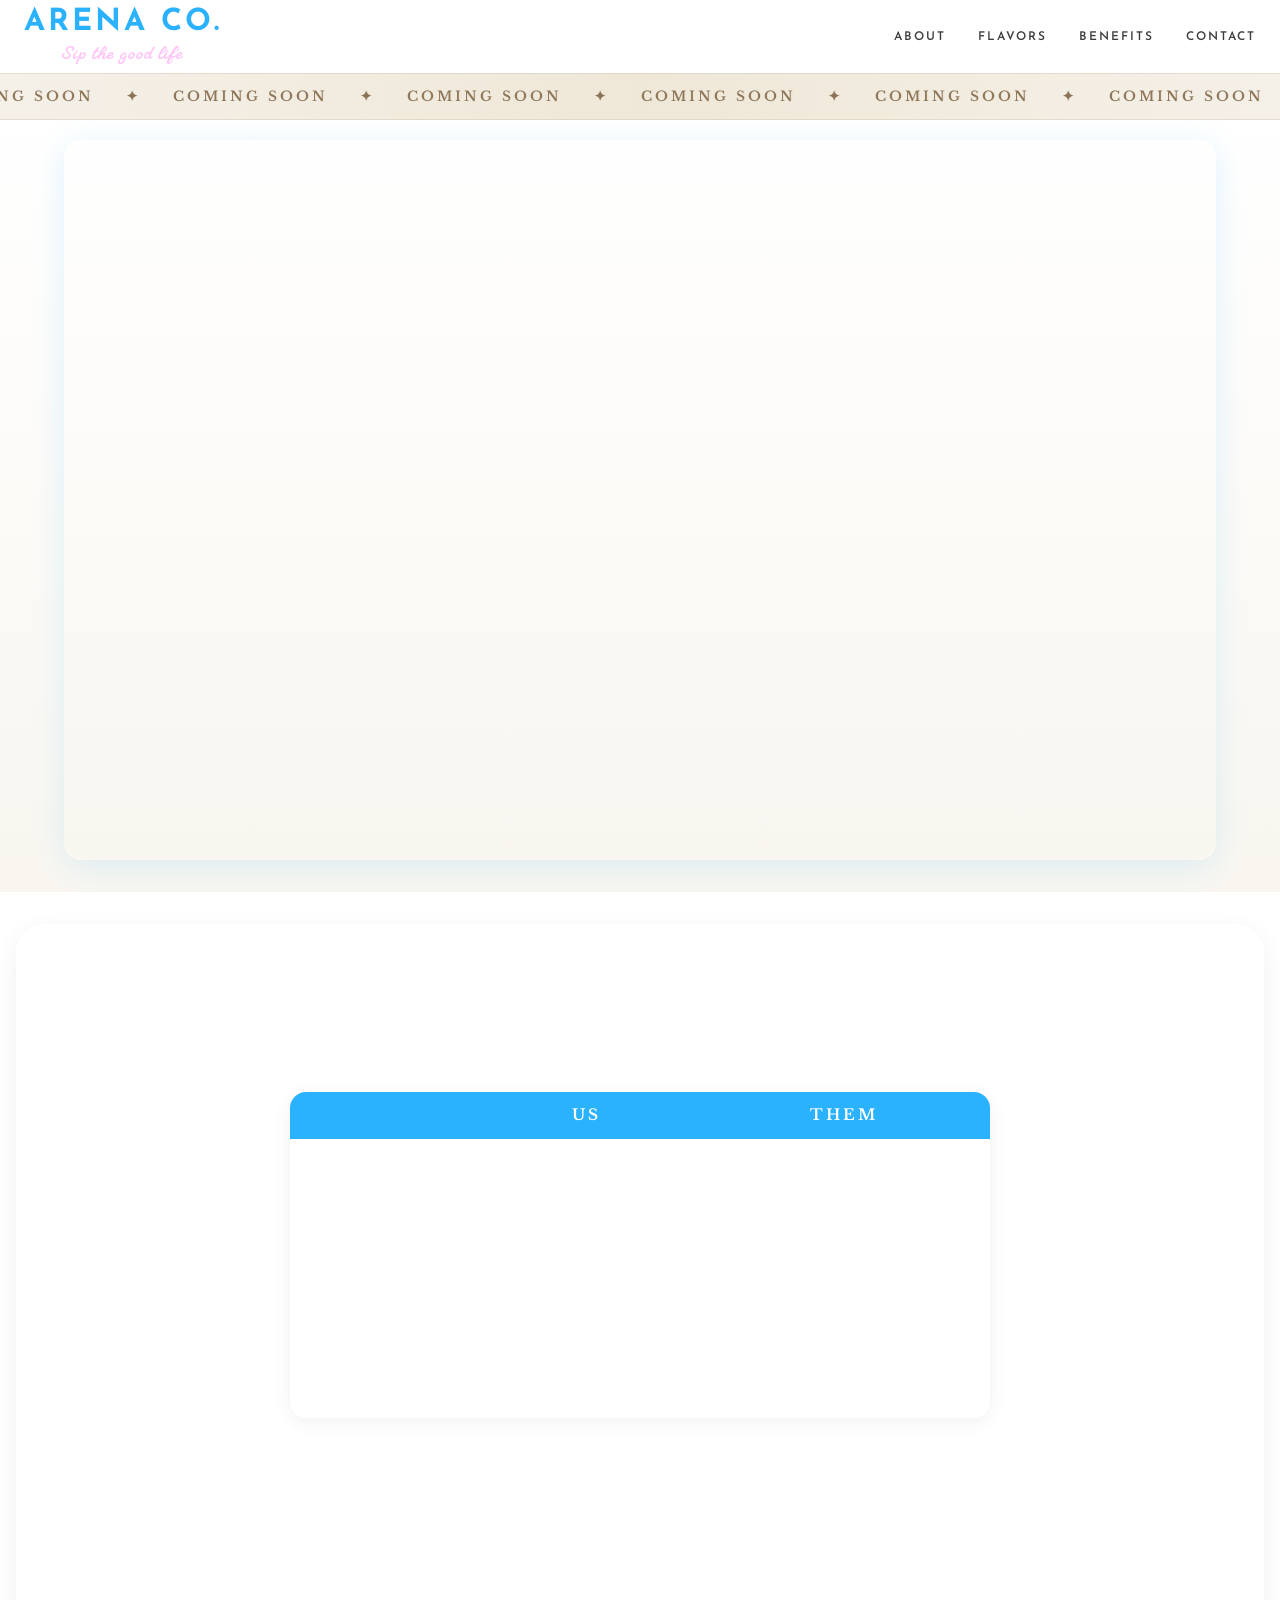
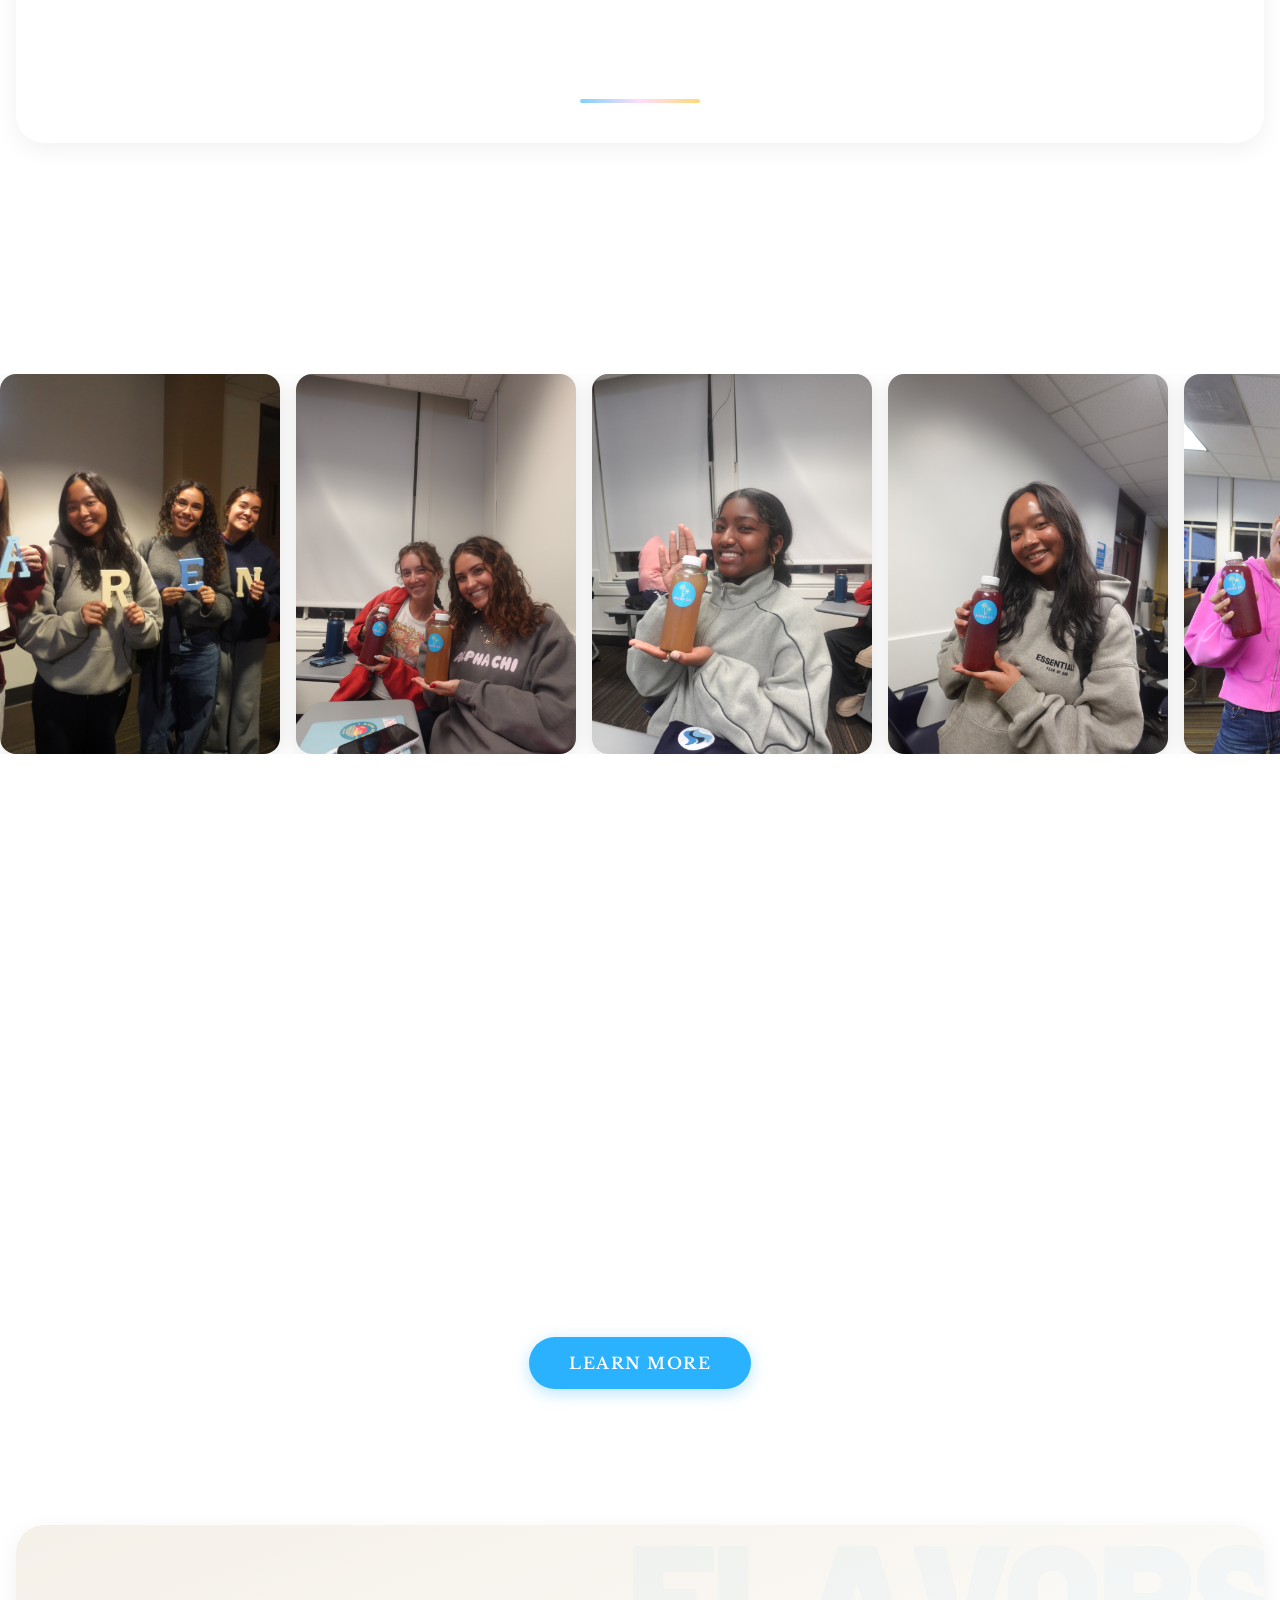
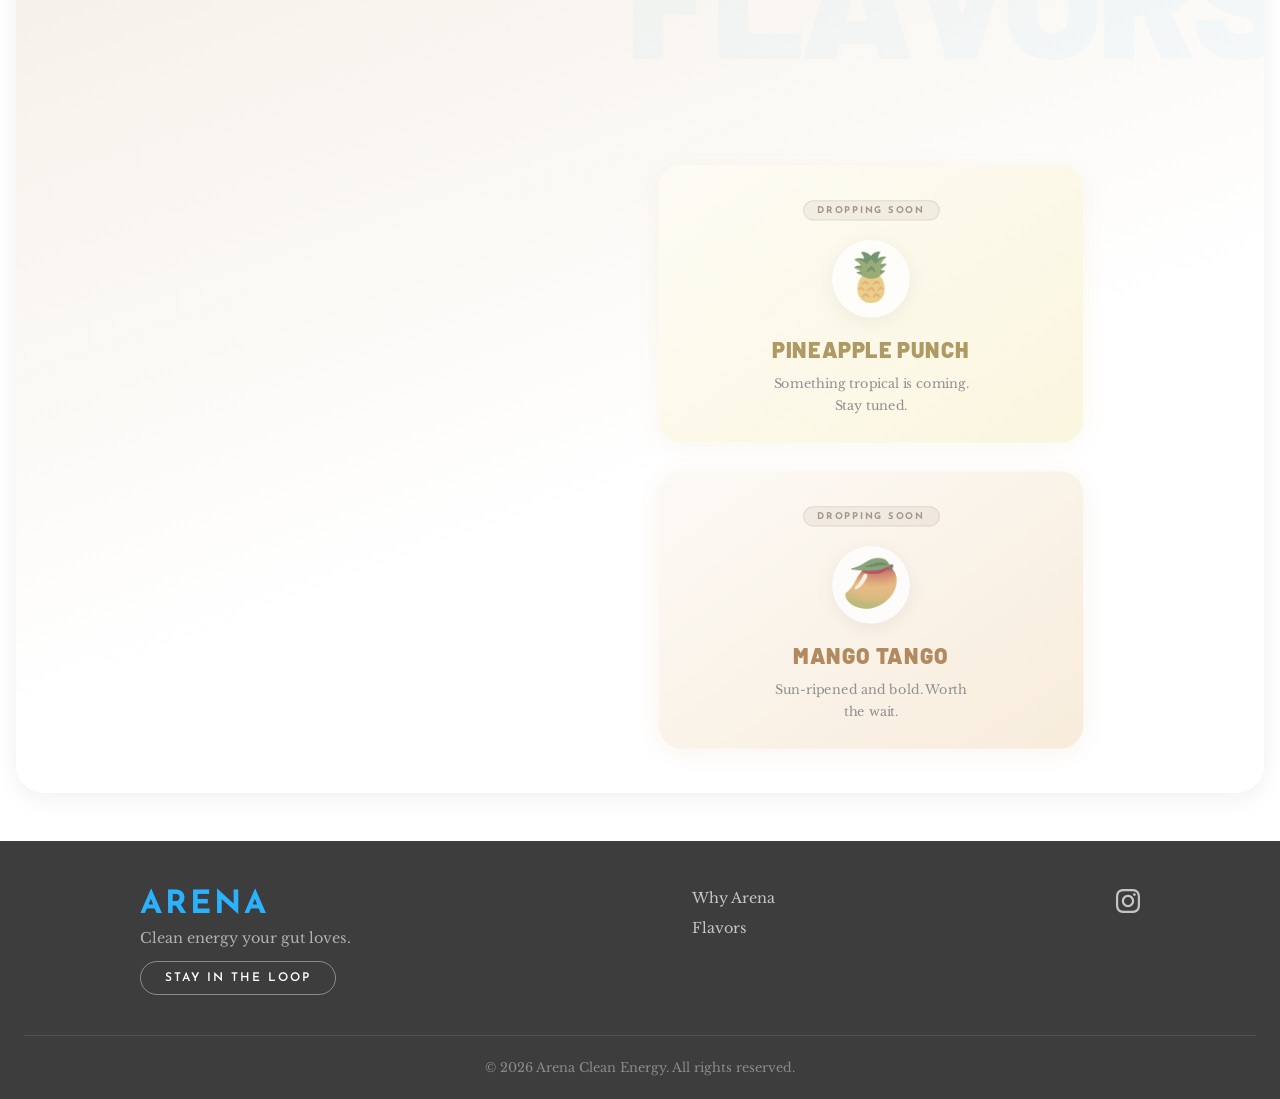
==== commit 18523958: "Add new hero video, people carousel, ingredient info pages, and lifestyle photos - Replace hero vide" ====
--- a/index.html
+++ b/index.html
@@ -58,7 +58,7 @@
 
     <section class="hero-video-fullscreen">
         <video id="hero-video" muted loop playsinline>
-            <source src="Welcome_Ver2.mp4" type="video/mp4">
+            <source src="Final_hero.mp4" type="video/mp4">
         </video>
         <div class="video-cta-bar" id="video-cta-bar">
           <p class="video-cta-label">Be the first to get Arena when we launch.</p>
@@ -72,6 +72,7 @@
 
     <section class="why-arena" id="why-arena">
         <h2 class="reveal">Why Arena?</h2>
+        <span class="section-subhead reveal">the difference is in every sip</span>
         <table>
           <thead>
             <tr>
@@ -112,8 +113,35 @@
     
     </section>
 
+<section class="people-carousel-section">
+    <div class="people-carousel-header reveal">
+        <span class="people-carousel-tag">Event with LMU Service Org</span>
+        <h2>Loved on Campus</h2>
+    </div>
+    <div class="people-carousel-track-wrap">
+        <div class="people-carousel-track">
+            <div class="people-card"><img src="images/arena-letters.jpg" alt="Students holding ARENA letters"></div>
+            <div class="people-card"><img src="images/people-DSC05135.jpg" alt="Students with Arena Co."></div>
+            <div class="people-card"><img src="images/people-DSC05138.jpg" alt="Student with Arena Co."></div>
+            <div class="people-card"><img src="images/people-DSC05139.jpg" alt="Student with Arena Co."></div>
+            <div class="people-card"><img src="images/people-DSC05146.jpg" alt="Students with Arena Co."></div>
+            <div class="people-card"><img src="images/people-DSC05149.jpg" alt="Students with Arena Co."></div>
+            <div class="people-card"><img src="images/people-DSC05147.jpg" alt="Student with Arena Co."></div>
+            <!-- duplicated for seamless loop -->
+            <div class="people-card"><img src="images/arena-letters.jpg" alt="Students holding ARENA letters"></div>
+            <div class="people-card"><img src="images/people-DSC05135.jpg" alt="Students with Arena Co."></div>
+            <div class="people-card"><img src="images/people-DSC05138.jpg" alt="Student with Arena Co."></div>
+            <div class="people-card"><img src="images/people-DSC05139.jpg" alt="Student with Arena Co."></div>
+            <div class="people-card"><img src="images/people-DSC05146.jpg" alt="Students with Arena Co."></div>
+            <div class="people-card"><img src="images/people-DSC05149.jpg" alt="Students with Arena Co."></div>
+            <div class="people-card"><img src="images/people-DSC05147.jpg" alt="Student with Arena Co."></div>
+        </div>
+    </div>
+</section>
+
     <section class="benefits" id="benefits">
         <h2 class="reveal">What's Inside</h2>
+        <span class="section-subhead reveal">only what your body actually needs</span>
         <div class="benefits-grid">
             <div class="benefit-card reveal">
                 <span class="benefit-icon">&#x1F375;</span>
@@ -143,27 +171,34 @@
 
 <section class="flavors" id="flavors">
         <h2 class="reveal">Our Flavors</h2>
+        <span class="flavors-subhead reveal">three vibes, one mission</span>
         <div class="flavors-grid">
-            <div class="flavor-card flavor-strawberry reveal">
-                <div class="bottle-placeholder">
-                    <span class="bottle-label-text">Strawberry Splash</span>
+
+            <!-- Hero: available now -->
+            <div class="flavor-card flavor-strawberry flavor-hero reveal">
+                <span class="flavor-badge badge-now">Available Now</span>
+                <div class="flavor-icon">🍓</div>
+                <h3>Strawberry Splash</h3>
+                <p class="flavor-desc">Sweet, bright, and refreshing — our flagship flavor. No artificial anything, just real strawberry energy.</p>
+            </div>
+
+            <!-- Teaser column -->
+            <div class="flavors-teaser-col">
+                <div class="flavor-card flavor-pineapple flavor-teaser reveal">
+                    <span class="flavor-badge badge-soon">Dropping Soon</span>
+                    <div class="flavor-icon">🍍</div>
+                    <h3>Pineapple Punch</h3>
+                    <p class="flavor-desc">Something tropical is coming. Stay tuned.</p>
                 </div>
-                <h3>Strawberry Splash</h3>
-            </div>
-            <div class="flavor-card flavor-pineapple reveal">
-                <div class="bottle-placeholder">
-                    <span class="bottle-label-text">Pineapple Punch</span>
+                <div class="flavor-card flavor-mango flavor-teaser reveal">
+                    <span class="flavor-badge badge-soon">Dropping Soon</span>
+                    <div class="flavor-icon">🥭</div>
+                    <h3>Mango Tango</h3>
+                    <p class="flavor-desc">Sun-ripened and bold. Worth the wait.</p>
                 </div>
-                <h3>Pineapple Punch</h3>
-            </div>
-            <div class="flavor-card flavor-mango reveal">
-                <div class="bottle-placeholder">
-                    <span class="bottle-label-text">Mango Tango</span>
-                </div>
-                <h3>Mango Tango</h3>
-            </div>
-        </div>
-        <p class="flavors-note reveal">Glass bottles — clean ingredients, clean packaging.</p>
+            </div>
+
+        </div>
     </section>
 
     <footer class="site-footer" id="contact">
@@ -178,11 +213,8 @@
                 <a href="#flavors">Flavors</a>
             </div>
             <div class="footer-social">
-                <a href="#" aria-label="Instagram" class="social-link">
+                <a href="https://www.instagram.com/drinkarena.co/" target="_blank" rel="noopener" aria-label="Instagram" class="social-link">
                     <svg width="24" height="24" viewBox="0 0 24 24" fill="currentColor"><path d="M12 2.163c3.204 0 3.584.012 4.85.07 3.252.148 4.771 1.691 4.919 4.919.058 1.265.069 1.645.069 4.849 0 3.205-.012 3.584-.069 4.849-.149 3.225-1.664 4.771-4.919 4.919-1.266.058-1.644.07-4.85.07-3.204 0-3.584-.012-4.849-.07-3.26-.149-4.771-1.699-4.919-4.92-.058-1.265-.07-1.644-.07-4.849 0-3.204.013-3.583.07-4.849.149-3.227 1.664-4.771 4.919-4.919 1.266-.057 1.645-.069 4.849-.069zm0-2.163c-3.259 0-3.667.014-4.947.072-4.358.2-6.78 2.618-6.98 6.98-.059 1.281-.073 1.689-.073 4.948 0 3.259.014 3.668.072 4.948.2 4.358 2.618 6.78 6.98 6.98 1.281.058 1.689.072 4.948.072 3.259 0 3.668-.014 4.948-.072 4.354-.2 6.782-2.618 6.979-6.98.059-1.28.073-1.689.073-4.948 0-3.259-.014-3.667-.072-4.947-.196-4.354-2.617-6.78-6.979-6.98-1.281-.059-1.69-.073-4.949-.073zm0 5.838c-3.403 0-6.162 2.759-6.162 6.162s2.759 6.163 6.162 6.163 6.162-2.759 6.162-6.163c0-3.403-2.759-6.162-6.162-6.162zm0 10.162c-2.209 0-4-1.79-4-4 0-2.209 1.791-4 4-4s4 1.791 4 4c0 2.21-1.791 4-4 4zm6.406-11.845c-.796 0-1.441.645-1.441 1.44s.645 1.44 1.441 1.44c.795 0 1.439-.645 1.439-1.44s-.644-1.44-1.439-1.44z"/></svg>
-                </a>
-                <a href="#" aria-label="TikTok" class="social-link">
-                    <svg width="24" height="24" viewBox="0 0 24 24" fill="currentColor"><path d="M19.59 6.69a4.83 4.83 0 01-3.77-4.25V2h-3.45v13.67a2.89 2.89 0 01-2.88 2.5 2.89 2.89 0 01-2.89-2.89 2.89 2.89 0 012.89-2.89c.28 0 .54.04.79.1v-3.5a6.37 6.37 0 00-.79-.05A6.34 6.34 0 003.15 15.2a6.34 6.34 0 0010.86 4.48V13a8.28 8.28 0 005.58 2.17v-3.44a4.85 4.85 0 01-1.64-.29 4.82 4.82 0 01-1.36-.75v-4z"/></svg>
                 </a>
             </div>
         </div>
@@ -210,7 +242,7 @@
       // Show waitlist CTA at the end of the first playthrough
       let ctaShown = false;
       heroVideo.addEventListener('timeupdate', () => {
-        if (!ctaShown && heroVideo.duration && heroVideo.currentTime >= heroVideo.duration * 0.65) {
+        if (!ctaShown && heroVideo.duration && heroVideo.currentTime >= heroVideo.duration * 0.15) {
           ctaShown = true;
           document.getElementById('video-cta-bar').classList.add('visible');
         }
--- a/styles.css
+++ b/styles.css
@@ -199,10 +199,12 @@
   .marquee-banner {
     width: 100%;
     overflow: hidden;
-    background-color: #f5f0e8;
+    background: linear-gradient(90deg, #f5f0e8 0%, #efe8d8 50%, #f5f0e8 100%);
     color: #8B7355;
-    padding: 18px 0;
+    padding: 14px 0;
     pointer-events: auto;
+    border-top: 1px solid rgba(139, 115, 85, 0.15);
+    border-bottom: 1px solid rgba(139, 115, 85, 0.15);
   }
 
   .marquee-track {
@@ -495,7 +497,7 @@
     display: flex;
     justify-content: center;
     align-items: center;
-    background: #fff;
+    background: linear-gradient(180deg, #fff 0%, #f9f6f0 100%);
   }
 
   .hero-video-fullscreen video {
@@ -617,6 +619,18 @@
     opacity: 0.6;
   }
 
+  .section-subhead {
+    font-family: 'Josefin Sans', sans-serif;
+    font-size: 0.75rem;
+    font-weight: 600;
+    letter-spacing: 3px;
+    text-transform: uppercase;
+    color: #8B7355;
+    display: block;
+    margin-top: -8px;
+    margin-bottom: 32px;
+  }
+
   .why-arena h2 {
     font-family: 'Barlow', sans-serif;
     font-size: 2.5rem;
@@ -767,7 +781,7 @@
     scroll-margin-top: 110px;
     padding: 80px 24px;
     text-align: center;
-    max-width: 1000px;
+    max-width: 1100px;
     margin: 0 auto;
   }
 
@@ -787,51 +801,78 @@
   .benefits-grid {
     display: grid;
     grid-template-columns: repeat(4, 1fr);
-    gap: 24px;
+    gap: 20px;
   }
 
   .benefit-card {
-    background: #fff;
-    border-radius: 20px;
-    padding: 32px 20px;
+    background: linear-gradient(145deg, #fff 60%, #f5f0e8 100%);
+    border-radius: 24px;
+    padding: 36px 20px 28px;
     box-shadow: 0 4px 20px rgba(0, 0, 0, 0.06);
     transition: transform 0.3s cubic-bezier(0.34, 1.56, 0.64, 1), box-shadow 0.3s;
+    border: 1px solid rgba(43, 178, 255, 0.08);
   }
 
   .benefit-card:hover {
-    transform: translateY(-6px);
-    box-shadow: 0 8px 28px rgba(0, 0, 0, 0.1);
+    transform: translateY(-8px);
+    box-shadow: 0 12px 32px rgba(43, 178, 255, 0.14);
+    border-color: rgba(43, 178, 255, 0.2);
   }
 
   .benefit-icon {
-    font-size: 2.2rem;
-    display: block;
-    margin-bottom: 16px;
+    font-size: 2.4rem;
+    display: flex;
+    align-items: center;
+    justify-content: center;
+    width: 64px;
+    height: 64px;
+    background: rgba(43, 178, 255, 0.08);
+    border-radius: 50%;
+    margin: 0 auto 18px;
   }
 
   .benefit-card h3 {
-    font-family: 'Libre Baskerville', Georgia, serif;
-    font-size: 1rem;
-    font-weight: 700;
+    font-family: 'Barlow', sans-serif;
+    font-size: 0.95rem;
+    font-weight: 900;
+    letter-spacing: 1.5px;
+    text-transform: uppercase;
     color: #3D3D3D;
-    margin-bottom: 8px;
+    margin-bottom: 10px;
   }
 
   .benefit-card p {
     font-family: 'Libre Baskerville', Georgia, serif;
-    font-size: 0.85rem;
+    font-size: 0.82rem;
     color: #6B6B6B;
-    line-height: 1.6;
+    line-height: 1.65;
   }
 
   .flavors {
     scroll-margin-top: 110px;
     padding: 80px 24px;
     text-align: center;
-    background-color: #ffffff;
+    background: linear-gradient(160deg, #f5f0e8 0%, #fff 60%);
     border-radius: 28px;
     box-shadow: 0 6px 24px rgba(0, 0, 0, 0.06);
     margin: 0 16px;
+    position: relative;
+    overflow: hidden;
+  }
+
+  .flavors::before {
+    content: 'FLAVORS';
+    position: absolute;
+    top: -10px;
+    right: -20px;
+    font-family: 'Barlow', sans-serif;
+    font-size: 10rem;
+    font-weight: 900;
+    color: rgba(43, 178, 255, 0.04);
+    letter-spacing: -4px;
+    pointer-events: none;
+    user-select: none;
+    line-height: 1;
   }
 
   .flavors h2 {
@@ -841,34 +882,129 @@
     letter-spacing: 1px;
     text-transform: uppercase;
     color: #2BB2FF;
-    margin-bottom: 48px;
+    margin-bottom: 12px;
     display: inline-block;
     border-bottom: 4px solid #FFC7F8;
     padding-bottom: 8px;
   }
 
+  .flavors-subhead {
+    font-family: 'Josefin Sans', sans-serif;
+    font-size: 0.75rem;
+    font-weight: 600;
+    letter-spacing: 3px;
+    text-transform: uppercase;
+    color: #8B7355;
+    display: block;
+    margin-top: -8px;
+    margin-bottom: 40px;
+  }
+
   .flavors-grid {
-    display: flex;
-    justify-content: center;
-    align-items: flex-start;
-    gap: 40px;
-    max-width: 1000px;
+    display: grid;
+    grid-template-columns: 1fr 1fr;
+    gap: 24px;
+    max-width: 900px;
     margin: 0 auto;
-    flex-wrap: wrap;
+    align-items: stretch;
+  }
+
+  .flavors-teaser-col {
+    display: flex;
+    flex-direction: column;
+    gap: 20px;
   }
 
   .flavor-card {
-    flex: 1;
-    min-width: 250px;
-    max-width: 300px;
     text-align: center;
     display: flex;
     flex-direction: column;
     align-items: center;
-    background: #fff;
+    border-radius: 24px;
+    padding: 36px 24px 28px;
+    position: relative;
+    transition: transform 0.35s cubic-bezier(0.34, 1.56, 0.64, 1), box-shadow 0.3s;
+  }
+
+  /* Hero flavor fills the full left column height */
+  .flavor-card.flavor-hero {
+    height: 100%;
+    justify-content: center;
+  }
+
+  .flavor-card.flavor-hero .flavor-icon {
+    width: 140px;
+    height: 140px;
+    font-size: 5.5rem;
+  }
+
+  .flavor-card.flavor-hero h3 {
+    font-size: 1.7rem;
+  }
+
+  .flavor-card.flavor-hero .flavor-desc {
+    max-width: 260px;
+    font-size: 0.88rem;
+    line-height: 1.7;
+  }
+
+  /* Teaser cards are muted */
+  .flavor-card.flavor-teaser {
+    opacity: 0.75;
+    filter: saturate(0.6);
+    cursor: default;
+  }
+
+  .flavor-card.flavor-teaser:hover {
+    opacity: 0.9;
+    filter: saturate(0.8);
+    transform: translateY(-4px);
+  }
+
+  .flavor-card.flavor-teaser .flavor-icon {
+    font-size: 3rem;
+    width: 80px;
+    height: 80px;
+  }
+
+  /* Badges */
+  .flavor-badge {
+    font-family: 'Josefin Sans', sans-serif;
+    font-size: 0.6rem;
+    font-weight: 700;
+    letter-spacing: 2px;
+    text-transform: uppercase;
+    padding: 5px 14px;
     border-radius: 20px;
-    padding: 20px;
-    transition: transform 0.3s cubic-bezier(0.34, 1.56, 0.64, 1), box-shadow 0.3s, background 0.3s;
+    margin-bottom: 20px;
+    display: inline-block;
+  }
+
+  .badge-now {
+    background: #2BB2FF;
+    color: #fff;
+    box-shadow: 0 2px 12px rgba(43, 178, 255, 0.35);
+  }
+
+  .badge-soon {
+    background: rgba(139, 115, 85, 0.12);
+    color: #8B7355;
+    border: 1px solid rgba(139, 115, 85, 0.25);
+  }
+
+  .flavor-card.flavor-strawberry {
+    background: linear-gradient(145deg, #fff5f5 0%, #ffe0e0 100%);
+    box-shadow: 0 4px 24px rgba(232, 130, 130, 0.2);
+  }
+
+  .flavor-card.flavor-pineapple {
+    background: linear-gradient(145deg, #fffdf0 0%, #fff3c0 100%);
+    box-shadow: 0 4px 24px rgba(240, 184, 64, 0.15);
+  }
+
+  .flavor-card.flavor-mango {
+    background: linear-gradient(145deg, #fff8f0 0%, #ffe5c0 100%);
+    box-shadow: 0 4px 24px rgba(232, 148, 60, 0.15);
   }
 
   .flavor-card img {
@@ -879,47 +1015,34 @@
     margin-bottom: 16px;
   }
 
-  /* Glass bottle placeholder — shown until real product photos are ready */
-  .bottle-placeholder {
-    width: 110px;
-    height: 320px;
-    margin-bottom: 16px;
-    border-radius: 50px 50px 20px 20px;
-    background: linear-gradient(160deg, rgba(255,255,255,0.9) 0%, rgba(199,237,255,0.5) 50%, rgba(255,255,255,0.7) 100%);
-    border: 1.5px solid rgba(43, 178, 255, 0.25);
-    box-shadow: inset -8px 0 16px rgba(255,255,255,0.6), inset 4px 0 12px rgba(43,178,255,0.1), 0 8px 24px rgba(43,178,255,0.12);
+  .flavor-icon {
+    font-size: 4.5rem;
+    margin-bottom: 20px;
+    line-height: 1;
     display: flex;
     align-items: center;
     justify-content: center;
-    position: relative;
-    backdrop-filter: blur(4px);
-  }
-
-  .bottle-placeholder::before {
-    content: '';
-    position: absolute;
-    top: 0;
-    left: 50%;
-    transform: translateX(-50%);
-    width: 30px;
-    height: 24px;
-    background: rgba(43, 178, 255, 0.15);
-    border-radius: 6px 6px 0 0;
-    border: 1.5px solid rgba(43, 178, 255, 0.2);
-    border-bottom: none;
-  }
-
-  .bottle-label-text {
-    font-family: 'Josefin Sans', sans-serif;
-    font-size: 0.6rem;
-    font-weight: 700;
-    letter-spacing: 2px;
-    text-transform: uppercase;
-    color: #2BB2FF;
-    writing-mode: vertical-rl;
-    text-orientation: mixed;
-    transform: rotate(180deg);
-    opacity: 0.8;
+    width: 120px;
+    height: 120px;
+    border-radius: 50%;
+    background: rgba(255,255,255,0.7);
+    box-shadow: 0 4px 20px rgba(0,0,0,0.08);
+    transition: transform 0.35s cubic-bezier(0.34, 1.56, 0.64, 1), box-shadow 0.3s;
+  }
+
+  .flavor-card:hover .flavor-icon {
+    transform: scale(1.12) rotate(-5deg);
+    box-shadow: 0 8px 32px rgba(0,0,0,0.12);
+  }
+
+  .flavor-card p.flavor-desc {
+    font-family: 'Libre Baskerville', Georgia, serif;
+    font-size: 0.82rem;
+    color: #6B6B6B;
+    line-height: 1.65;
+    margin-top: 8px;
+    max-width: 220px;
+    transition: color 0.3s;
   }
 
   .flavors-note {
@@ -967,43 +1090,35 @@
     text-shadow: 0 2px 12px rgba(0,0,0,0.3);
   }
 
-  .flavor-card:hover {
-    transform: translateY(-10px);
+  .flavor-card.flavor-hero:hover {
+    transform: translateY(-12px);
   }
 
   .flavor-card h3 {
-    font-family: 'Josefin Sans', sans-serif;
-    font-size: 1.6rem;
-    font-weight: 700;
+    font-family: 'Barlow', sans-serif;
+    font-size: 1.4rem;
+    font-weight: 900;
+    letter-spacing: 1px;
+    text-transform: uppercase;
+    color: #3D3D3D;
+    margin-bottom: 4px;
     transition: color 0.3s;
   }
 
-  /* Strawberry - pink */
-  .flavor-card.flavor-strawberry:hover {
-    background: #FDDCDA;
-    box-shadow: 0 12px 32px rgba(232, 130, 130, 0.3);
-  }
-  .flavor-card.flavor-strawberry:hover h3 {
-    color: #D64550;
-  }
-
-  /* Pineapple - yellow */
-  .flavor-card.flavor-pineapple:hover {
-    background: #FFF5CC;
-    box-shadow: 0 12px 32px rgba(240, 184, 64, 0.3);
-  }
-  .flavor-card.flavor-pineapple:hover h3 {
-    color: #C9960A;
-  }
-
-  /* Mango - orange */
-  .flavor-card.flavor-mango:hover {
-    background: #FDEBD0;
-    box-shadow: 0 12px 32px rgba(232, 148, 60, 0.3);
-  }
-  .flavor-card.flavor-mango:hover h3 {
-    color: #D47E2A;
-  }
+  /* Strawberry */
+  .flavor-card.flavor-strawberry.flavor-hero:hover {
+    box-shadow: 0 20px 48px rgba(232, 130, 130, 0.35);
+  }
+  .flavor-card.flavor-strawberry h3 { color: #C0393E; }
+  .flavor-card.flavor-strawberry .flavor-icon { background: rgba(255,255,255,0.8); }
+
+  /* Pineapple */
+  .flavor-card.flavor-pineapple h3 { color: #A87800; }
+  .flavor-card.flavor-pineapple .flavor-icon { background: rgba(255,255,255,0.8); }
+
+  /* Mango */
+  .flavor-card.flavor-mango h3 { color: #B85F00; }
+  .flavor-card.flavor-mango .flavor-icon { background: rgba(255,255,255,0.8); }
 
   /* Scroll-triggered reveal */
   .reveal {
@@ -1244,6 +1359,11 @@
       font-size: 1.8rem;
     }
 
+    .section-subhead,
+    .flavors-subhead {
+      font-size: 1.2rem;
+    }
+
     .benefits {
       padding: 48px 16px;
     }
@@ -1290,13 +1410,26 @@
     }
 
     .flavors-grid {
+      grid-template-columns: 1fr;
       gap: 20px;
     }
 
+    .flavor-card.flavor-hero {
+      height: auto;
+    }
+
+    .flavor-card.flavor-hero .flavor-icon {
+      width: 100px;
+      height: 100px;
+      font-size: 4rem;
+    }
+
+    .flavor-card.flavor-hero h3 {
+      font-size: 1.4rem;
+    }
+
     .flavor-card {
-      min-width: 200px;
-      max-width: 100%;
-      padding: 16px;
+      padding: 28px 20px 22px;
     }
 
     .flavor-card img {
@@ -1304,7 +1437,11 @@
     }
 
     .flavor-card h3 {
-      font-size: 1.3rem;
+      font-size: 1.2rem;
+    }
+
+    .flavor-card p.flavor-desc {
+      font-size: 0.78rem;
     }
 
     .footer-content {
@@ -1452,3 +1589,148 @@
   .formkit-form[data-uid="e4d9ce2c01"] .formkit-guarantee p {
     font-family: 'Poppins', sans-serif !important;
   }
+
+/* Lifestyle photo grid */
+.lifestyle-grid {
+  padding: 0;
+  overflow: hidden;
+}
+
+.lifestyle-mosaic {
+  display: grid;
+  grid-template-columns: 1fr 1fr;
+  gap: 4px;
+  height: 660px;
+}
+
+.lifestyle-main {
+  overflow: hidden;
+  height: 100%;
+}
+
+.lifestyle-main img {
+  width: 100%;
+  height: 100%;
+  object-fit: cover;
+  display: block;
+  transition: transform 0.5s ease;
+}
+
+.lifestyle-side {
+  display: grid;
+  grid-template-rows: repeat(3, 1fr);
+  gap: 4px;
+}
+
+.lifestyle-item {
+  overflow: hidden;
+}
+
+.lifestyle-item img {
+  width: 100%;
+  height: 100%;
+  object-fit: cover;
+  display: block;
+  transition: transform 0.5s ease;
+}
+
+.lifestyle-main:hover img,
+.lifestyle-item:hover img {
+  transform: scale(1.04);
+}
+
+@media (max-width: 600px) {
+  .lifestyle-mosaic {
+    grid-template-columns: 1fr;
+    max-height: none;
+  }
+
+  .lifestyle-main {
+    height: 280px;
+  }
+
+  .lifestyle-side {
+    grid-template-rows: none;
+    grid-template-columns: repeat(3, 1fr);
+    height: 160px;
+  }
+}
+
+/* People carousel */
+.people-carousel-section {
+  padding: 80px 0 60px;
+  background: #fff;
+  overflow: hidden;
+}
+
+.people-carousel-header {
+  text-align: center;
+  margin-bottom: 40px;
+  padding: 0 24px;
+}
+
+.people-carousel-tag {
+  display: inline-block;
+  font-family: 'Josefin Sans', sans-serif;
+  font-size: 0.72rem;
+  font-weight: 700;
+  letter-spacing: 0.18em;
+  text-transform: uppercase;
+  color: #fff;
+  background: #1a9ed4;
+  padding: 5px 14px;
+  border-radius: 99px;
+  margin-bottom: 14px;
+}
+
+.people-carousel-header h2 {
+  font-family: 'Barlow', sans-serif;
+  font-size: clamp(2rem, 4vw, 3rem);
+  font-weight: 900;
+  text-transform: uppercase;
+  color: #111;
+  margin: 0;
+}
+
+.people-carousel-track-wrap {
+  overflow: hidden;
+  width: 100%;
+}
+
+.people-carousel-track {
+  display: flex;
+  gap: 16px;
+  width: max-content;
+  animation: carouselScroll 30s linear infinite;
+}
+
+.people-carousel-track:hover {
+  animation-play-state: paused;
+}
+
+.people-card {
+  width: 280px;
+  height: 380px;
+  border-radius: 16px;
+  overflow: hidden;
+  flex-shrink: 0;
+  box-shadow: 0 4px 20px rgba(0,0,0,0.10);
+}
+
+.people-card img {
+  width: 100%;
+  height: 100%;
+  object-fit: cover;
+  object-position: center top;
+  display: block;
+  transition: transform 0.4s ease;
+}
+
+.people-card:hover img {
+  transform: scale(1.05);
+}
+
+@keyframes carouselScroll {
+  0%   { transform: translateX(0); }
+  100% { transform: translateX(-50%); }
+}
